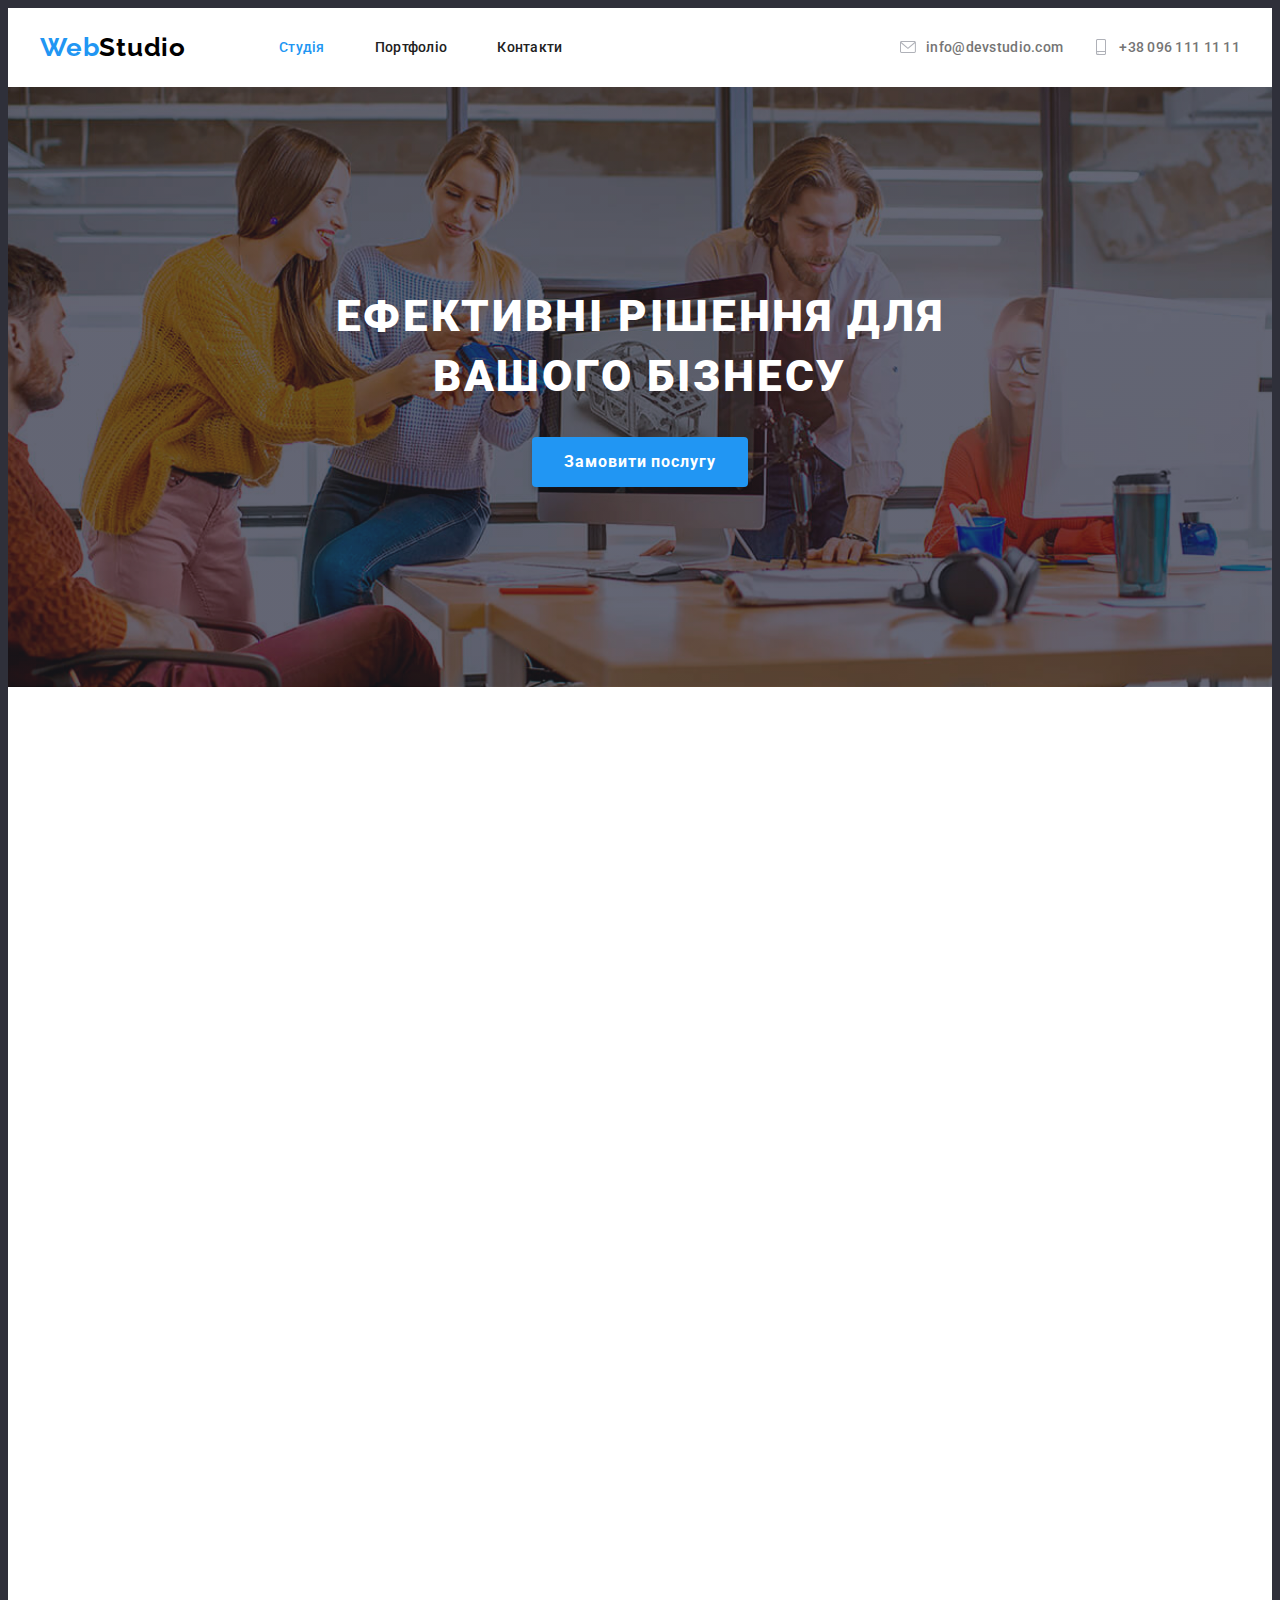
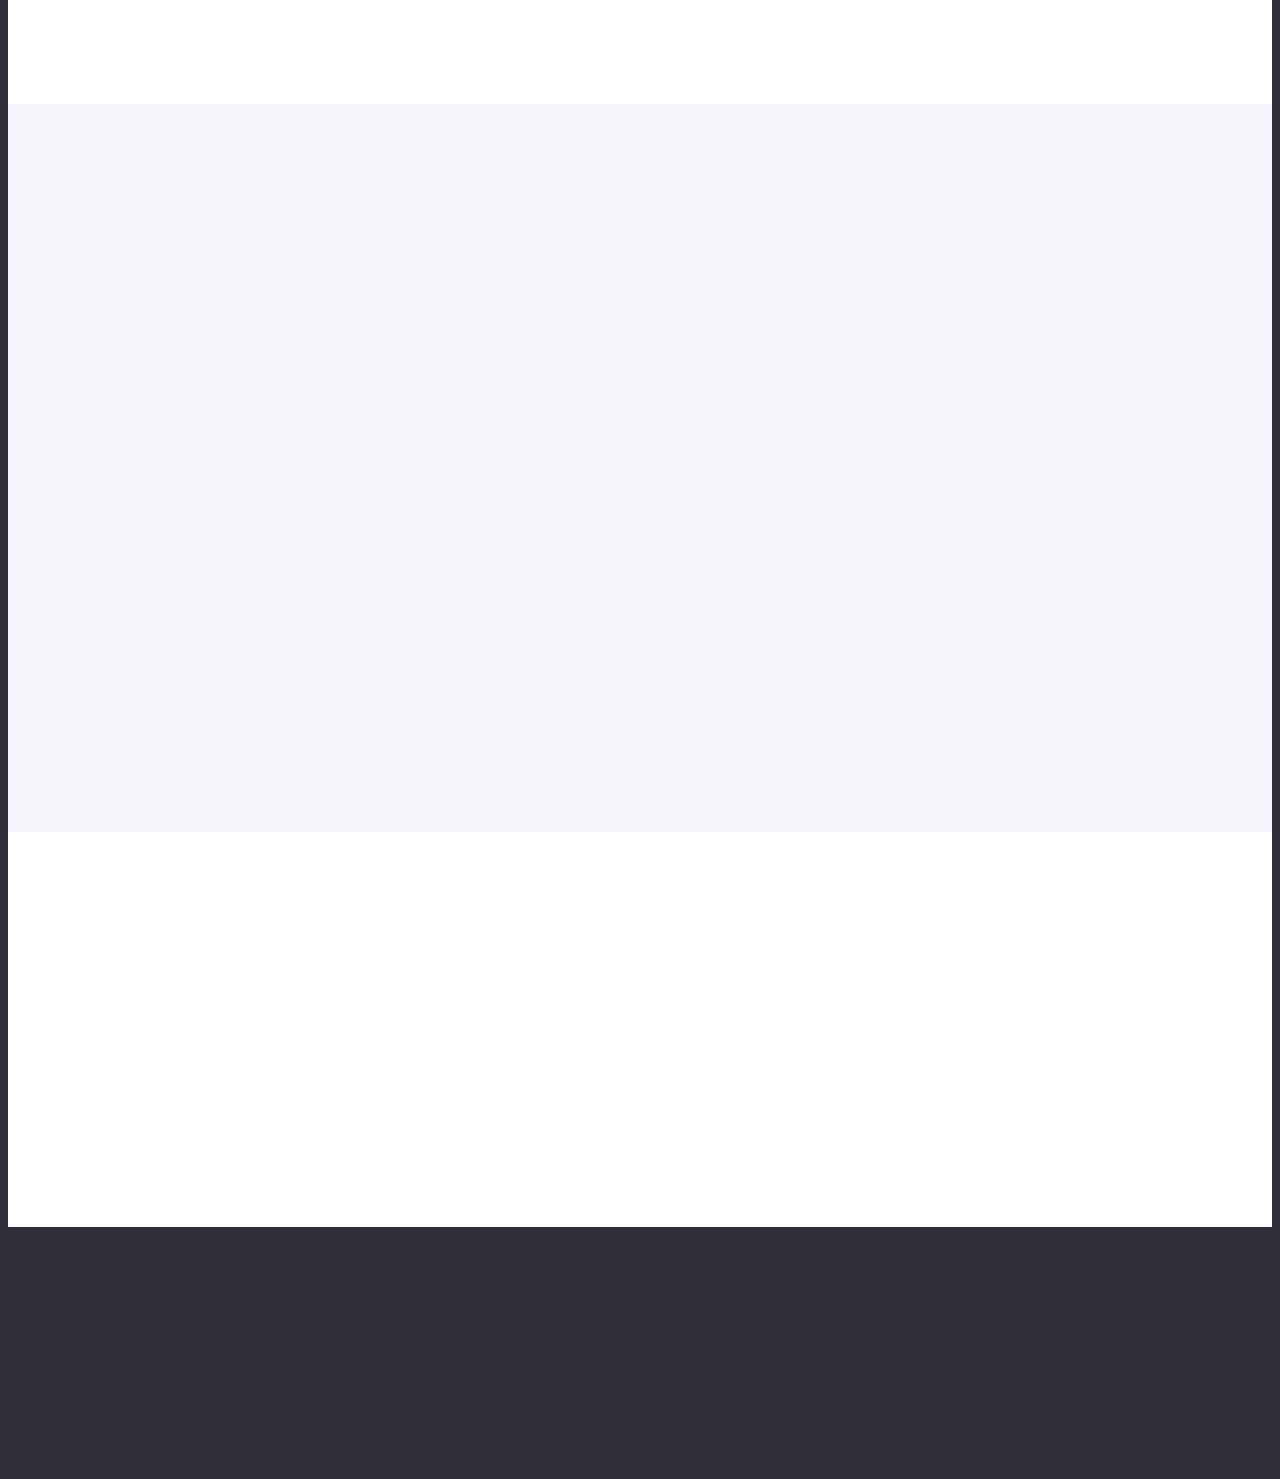
==== index.html @ 5ababb84 "35" ====
<!DOCTYPE html>
<html lang="en" class="index">
  <head>
    <meta charset="UTF-8" />
    <meta name="viewport" content="width=device-width, initial-scale=1.0" />
    <title>WebStudio</title>
    <link
    rel="stylesheet"
    href="https://cdnjs.cloudflare.com/ajax/libs/animate.css/4.1.1/animate.min.css"
  />
    <link rel="preconnect" href="https://fonts.googleapis.com">
<link rel="preconnect" href="https://fonts.gstatic.com" crossorigin>
<link href="https://fonts.googleapis.com/css2?family=DM+Serif+Display:ital@0;1&family=Inter:ital,opsz,wght@0,14..32,100..900;1,14..32,100..900&family=Jost:ital,wght@0,100..900;1,100..900&display=swap" rel="stylesheet">
    <link
      rel="stylesheet"
      href="https://cdnjs.cloudflare.com/ajax/libs/modern-normalize/3.0.1/modern-normalize.min.css"
      integrity="sha512-q6WgHqiHlKyOqslT/lgBgodhd03Wp4BEqKeW6nNtlOY4quzyG3VoQKFrieaCeSnuVseNKRGpGeDU3qPmabCANg=="
      crossorigin="anonymous"
      referrerpolicy="no-referrer"   />
      <link href="https://unpkg.com/aos@2.3.1/dist/aos.css" rel="stylesheet">
    <link rel="preconnect" href="https://fonts.googleapis.com" />
    <link rel="preconnect" href="https://fonts.gstatic.com" crossorigin />
    <link
      href="https://fonts.googleapis.com/css2?family=Roboto:ital,wght@0,100;0,300;0,400;0,500;0,700;0,900;1,100;1,300;1,400;1,500;1,700;1,900&display=swap"
      rel="stylesheet"
    />
    <link rel="preconnect" href="https://fonts.googleapis.com" />
    <link rel="preconnect" href="https://fonts.gstatic.com" crossorigin />
    <link
      href="https://fonts.googleapis.com/css2?family=Raleway:ital,wght@0,100..900;1,100..900&family=Roboto:ital,wght@0,100;0,300;0,400;0,500;0,700;0,900;1,100;1,300;1,400;1,500;1,700;1,900&display=swap"
      rel="stylesheet"
    />
    <link
      rel="stylesheet"
      href="https://cdnjs.cloudflare.com/ajax/libs/modern-normalize/3.0.1/modern-normalize.min.css"
      integrity="sha512-q6WgHqiHlKyOqslT/lgBgodhd03Wp4BEqKeW6nNtlOY4quzyG3VoQKFrieaCeSnuVseNKRGpGeDU3qPmabCANg=="
      crossorigin="anonymous"
      referrerpolicy="no-referrer"
    />
    <link href="css/animate.min.css" rel="stylesheet">
    <link rel="stylesheet" href="./css/js.css">
<link rel="stylesheet" href="./style/main.min.css">
  </head>
  <body>
    <header class="header" id="header">
      <div class="container header__box animate__animated animate__backInLeft">
        <a href="./index.html" class="header__logo" class="">
          <span class="web ">Web</span>Studio</a
        >
        <nav class="nav">
          <ul class="nav__list">
            <li class="nav__item">
              <a type="a" class="nav__link" id="sty" href="./index.html"
                >Студія</a
              >
            </li>
            <li class="nav__item">
              <a type="a" class="nav__link" href="./port/port.html">Портфоліо</a>
            </li>
            <li class="nav__item">
              <a type="a" class="nav__link" href="./port/studia.html"
                >Контакти</a
              >
            </li>
          </ul>
        </nav>
        <ul class="contact__list">
          <li class="contact__item">
            <a class="contact__link" type="a" href="mailto:info@devstudio.com"
              ><svg class="contact__icon">
                <use
                  href="./svg/symbol-defs.svg#icon-envelope-hover"
               ></use></svg >info@devstudio.com</a>
          </li>
          <li class="contact__item">
            <a class="contact__link" type="a" href="tel:+380961111111"
              ><svg class="contact__icon">
                <use href="./svg/symbol-defs.svg#icon-smartphone"></use></svg>+38 096 111 11 11</a>
          </li>
        </ul>
      </div>
    </header>
    <main>
      <section class="effective animate__animated animate__flipInX">
        <div class="container">
          <h1 class="effective__captionnn animate__animated  animate__shakeY">
            Ефективні рішення для вашого бізнесу
          </h1>
          <button class="effective__button animate__animated animate__backInRight button" data-modal-open>Замовити послугу</button>
        </div>
      </section>
      <section class="ability">
        <div class="container">
          <ul class="ability__items" data-aos="fade-down">
            <li class="ability__item">
              <h2 class="ability__heading" id="vec">УВАГА ДО ДЕТАЛЕЙ</h2>
              <p class="ability__subtitle">
                Ідейні міркування, і навіть початок повсякденної роботи з
                формування позиції.
              </p>
            </li>
            <li class="ability__item">
              <h2 class="ability__heading" id="clo">ПУНКТУАЛЬНІСТЬ</h2>
              <p class="ability__subtitle">
                Завдання організації, особливо рамки і місце навчання кадрів
                тягне у себе.
              </p>
            </li>
            <li class="ability__item">
              <h2 class="ability__heading" id="dia">ПЛАНУВАННЯ</h2>
              <p class="ability__subtitle">
                Так само консультація з широким активом значною мірою зумовлює.
              </p>
            </li>
            <li class="ability__item">
              <h2 class="ability__heading" id="ast">СУЧАСНІ ТЕХНОЛОГІЇ</h2>
              <p class="ability__subtitle">
                Значимість цих проблем настільки очевидна, що реалізація
                планових завдань.
              </p>
            </li>
          </ul>
        </div>
      </section>
      <section class="engaged">
        <div class="container" data-aos="fade-down">
          <h2 class="engaged__title">Чим ми займаємося</h2>
          <ul class="engaged__list">
            <li class="engaged__item"><img src="./img/plan.jpg" alt="box" /> <p class="text-subtitle">Десктопні додатки</p></li>
            <li class="engaged__item"> <img src="./img/plansh.jpg" alt="img" /><p class="text-subtitle">Мобільні додатки</p></li>
            <li class="engaged__item"><img src="./img/tel.jpg" alt="imgg" /><p class="text-subtitle">Дизайнерські рішення</p></li>
          </ul>
        </div>
      </section>
      <section class="command">
        <div class="container" data-aos="fade-down">
          <h2 class="command__subject">Наша команда</h2>
          <ul class="command__items">
            <li class="command__item">
              <img src="./img/igor.jpg" alt="foto" />
              <div class="bacraud-robotnik">
                <h3 class="command__name">Ігор Дем'яненко</h3>
                <p class="command__profession">Product Designer</p>
                <ul class="command__sos">
                  <li><a href="" class="sos__item">
                    <svg class="sos__icon">
                      <use
                        href="./svg/symbol-defs.svg#icon-instagram"
                      ></use></svg></a
                  ></li>
                  <li> <a href="" class="sos__item"
                    ><svg class="sos__icon">
                      <use
                        href="./svg/symbol-defs.svg#icon-twitter"
                      ></use></svg></a
                  ></li>
                  <li> <a href="" class="sos__item"
                    ><svg class="sos__icon">
                      <use
                        href="./svg/symbol-defs.svg#icon-facebook"
                      ></use></svg></a
                  ></li>
                  <li><a href="" class="sos__item"
                    ><svg class="sos__icon">
                      <use href="./svg/symbol-defs.svg#icon-linkedin"></use></svg> </a>
                </li>
               
                </ul>
              </div>
            </li>
            <li class="command__item">
              <img src="./img/ola.jpg" alt="foto" />
              <div class="command__bacraud">
                <h3 class="command__name">Ольга Рєпіна</h3>
                <p class="command__profession">Frontend Developer</p>
                <ul class="command__sos">
                  <li><a href="" class="sos__item">
                    <svg class="sos__icon">
                      <use
                        href="./svg/symbol-defs.svg#icon-instagram"
                      ></use></svg></a
                  ></li>
                  <li> <a href="" class="sos__item"
                    ><svg class="sos__icon">
                      <use
                        href="./svg/symbol-defs.svg#icon-twitter"
                      ></use></svg></a
                  ></li>
                  <li> <a href="" class="sos__item"
                    ><svg class="sos__icon">
                      <use
                        href="./svg/symbol-defs.svg#icon-facebook"
                      ></use></svg></a
                  ></li>
                  <li><a href="" class="sos__item"
                    ><svg class="sos__icon">
                      <use href="./svg/symbol-defs.svg#icon-linkedin"></use></svg> </a></li>
                
                </ul>
              </div>
            </li>
            <li class="command__item">
              <img src="./img/mika.jpg" alt="foto" />
              <div class="command__bacraud">
                <h3 class="command__name">Микола Тарасов</h3>
                <p class="command__profession">Marketing</p>
                <ul class="command__sos">
                <li><a href="" class="sos__item">
                  <svg class="sos__icon">
                    <use
                      href="./svg/symbol-defs.svg#icon-instagram"
                    ></use></svg></a
                ></li>
                <li> <a href="" class="sos__item"
                  ><svg class="sos__icon">
                    <use
                      href="./svg/symbol-defs.svg#icon-twitter"
                    ></use></svg></a
                ></li>
                <li> <a href="" class="sos__item"
                  ><svg class="sos__icon">
                    <use
                      href="./svg/symbol-defs.svg#icon-facebook"
                    ></use></svg></a
                ></li>
                <li><a href="" class="sos__item"
                  ><svg class="sos__icon">
                    <use href="./svg/symbol-defs.svg#icon-linkedin"></use></svg    >  </a>
              </li>
            
              </ul>
              </div>
            </li>
            <li class="command__item">
              <img src="./img/mixa.jpg" alt="foto" />
              <div class="command__bacraud">
                <h3 class="command__name">Михайло Єрмаков</h3>
                <p class="command__profession">UI Designer</p>
                <ul class="command__sos">
                  <li><a href="" class="sos__item">
                    <svg class="sos__icon">
                      <use
                        href="./svg/symbol-defs.svg#icon-instagram"
                      ></use></svg></a
                  ></li>
                  <li> <a href="" class="sos__item"
                    ><svg class="sos__icon">
                      <use
                        href="./svg/symbol-defs.svg#icon-twitter"
                      ></use></svg></a
                  ></li>
                  <li> <a href="" class="sos__item"
                    ><svg class="sos__icon">
                      <use
                        href="./svg/symbol-defs.svg#icon-facebook"
                      ></use></svg></a
                  ></li>
                  <li><a href="" class="sos__item"
                    ><svg class="sos__icon">
                      <use href="./svg/symbol-defs.svg#icon-linkedin"></use></svg    ></a>
                </li>
                
                </ul>
              </div>
            </li>
          </ul>
        </div>
      </section>
      <section class="svg">
        <div class="container" data-aos="fade-down">
          <h2 class="svg__hhh">Постійні клієнти</h2>
          <ul class="svg__container">
            <li class="client__itme">
              <a href="" class="clants__link">
                <svg class="clients__icon">
                  <use href="./svg/symbol-defs.svg#icon-ya-co"></use>
                </svg>
              </a>
            </li>
            <li class="client__itme">
              <a href="" class="clants__link">
                <svg class="clients__icon">
                  <use href="./svg/symbol-defs.svg#icon-company"></use>
                </svg>
              </a>
            </li>
            <li class="client__itme">
              <a href="" class="clants__link">
                <svg class="clients__icon">
                  <use href="./svg/symbol-defs.svg#icon-group"></use>
                </svg>
              </a>
            </li>
            <li class="client__itme">
              <a href="" class="clants__link">
                <svg class="clients__icon">
                  <use href="./svg/symbol-defs.svg#icon-foster"></use>
                </svg>
              </a>
            </li>
            <li class="client__itme">
              <a href="" class="clants__link">
                <svg class="clients__icon">
                  <use href="./svg/symbol-defs.svg#icon-brand"></use>
                </svg>
              </a>
            </li>
            <li class="client__itme">
              <a href="" class="clants__link">
                <svg class="clients__icon">
                  <use href="./svg/symbol-defs.svg#icon-kompany"></use>
                </svg>
              </a>
            </li>
          </ul>
        </div>
      </section>
    </main>
    <footer class="footer">
      
      <address class="address container" data-aos="flip-up">
        <!-- <div class="container"> line-height: normal; -->
          <ul class="">
<li>              <a href="./index.html" class="footer__webstudio">
          <span class="web">Web</span>Studio</a></li>
           <li></li> <a
              target="_blank"
              class="address-wylica"
              href="https://www.google.com/maps/place/%D0%B2%D1%83%D0%BB%D0%B8%D1%86%D1%8F+%D0%9E%D1%81%D0%B8%D0%BF%D0%BE%D0%B2%D0%B0,+3,+%D0%9E%D0%B4%D0%B5%D1%81%D0%B0,+%D0%9E%D0%B4%D0%B5%D1%81%D1%8C%D0%BA%D0%B0+%D0%BE%D0%B1%D0%BB%D0%B0%D1%81%D1%82%D1%8C,+65000/data=!4m2!3m1!1s0x40c6319ddaf1acf7:0x8c30b3ff165aeac0?sa=X&ved=1t:242&ictx=111"
              >м. Київ, пр-т Лесі Українки, 26</a
            ></li>
            <li class="addr">
              <a class="addr-emeil" href="mailto:kelembetnikita6@gmail.com"
                >info@devstudio.com</a
              >
            </li>
            <li class="addr">
              <a class="addr-nomer" href="tel:+380961111111"
                >+38 096 111 11 11</a
              >
            </li>
          </ul>
        </div>
          <div class="addr-list">
          <h2 class="hh-sos">приєднуйтесь</h2>
          <ul class="qwer">   
        <li>
              <a href="" class="sos__item -sos-foter"    
                ><svg class="sos__icon">
                  <use
                    href="./svg/symbol-defs.svg#icon-instagram"
                  ></use></svg></a
              ></li><li><a href="" class="sos__item -sos-foter"
                ><svg class="sos__icon">
                  <use href="./svg/symbol-defs.svg#icon-twitter"></use></svg></a
              ></li><li><a href="" class="sos__item -sos-foter"
                ><svg class="sos__icon">
                  <use
                    href="./svg/symbol-defs.svg#icon-facebook"
                  ></use></svg></a
              ></li><li><a href="" class="sos__item -sos-foter"
                ><svg class="sos__icon">
                  <use  href="./svg/symbol-defs.svg#icon-linkedin"></use></svg></a>
            </li>
          </ul>
        </div>
        <div class=" addr__komaa">
            <div class="subscription-box">
              <h2 class="hety">Підпишіться на розсилку</h2>
              <form class="subscription-form">
                <input type="email" name="email" placeholder="E-mail" required>
                <button type="submit" class="submit">
                  Підписатися
                  <svg  width="16" height="16" fill="currentColor" class="bi bi-send" viewBox="0 0 16 16">
                    <a class="pid" href=""><use href="./svg/symbol-defss.svg#icon-icon-send" class=""></use></a>
                  </svg>
                </button>
              </form>
            </div>
        </div>
      </address>
      
    </footer>
    <div class="backdrop is-hidden" data-modal>
      <div class="modal">
      <button type="button" class="modal-close" data-modal-close><svg class="modal-buttonsvg">
        <use href="./svg/symbol--defs.svg#icon-close-black"></use>
      </svg></button>
      <form>
        <h2 class="modal-title">Залиште свої дані, ми вам передзвонимо</h2>
        <label class="modal-libe">Ім'я
          <div class="model-wrap">
          <input type="text" class="modal-input" required> 
          <svg class="modal-svg">
            <use href="./svg/symbol--defs.svg#icon-person-black"></use>
          </svg>
        </div>
        </label>
        <label class="modal-libe">Телефон
          <div class="model-wrap">
          <input type="tel" class="modal-input" placeholder="+380XXXXXXXXX" required pattern="\+380(39|50|63|66|67|68|73|91|92|93|94|95|96|97|98|99)\d{7}"
          >
          <svg class="modal-svg">
            <use href="./svg/symbol--defs.svg#icon-phone-black"></use>
          </svg>
          </div>
        </label>
        <label class="modal-libe">Пошта
          <div class="model-wrap">
          <input type="email" class="modal-input" required>
          <svg class="modal-svg">
            <use href="./svg/symbol--defs.svg#icon-email-black"></use>
          </svg>
          </div>
        </label>
        <label class="modal-libe" >Коментар
         <textarea name="" class="modal-coment" placeholder="Введіть текст"></textarea>
        </label>
      <label class="modal-chek">
      <input type="checkbox" required>
      <span class="checkbox-prim">Погоджуюся з розсилкою та приймаю</span>
       <a href="" class="modal-link">Умови договору</a>
    </label>
    <button type="submit" class="model-botun">Відправити</button>
      </form>
      </div>
    </div>
    <script src="./js/modal.js"></script>
    <script src="https://unpkg.com/aos@2.3.1/dist/aos.js"></script>
    <script>
      AOS.init();
    </script>
  </body>
</html>
---- css/js.css ----
.is-hidden{
    opacity: 0;
    pointer-events: none;
    visibility: hidden;
}
.beckdrop{
position: fixed;
top: 0;
left: 0;
right: 0;
bottom: 0;
background: rgba(0, 0, 0, 0.20);
display: flex;
align-items: center;
justify-content: center;
opacity: 1;
}
.modal{
    position: relative;
    width: 528px;
    height: 581px;
    border-radius: 4px;
background: #FFF;
box-shadow: 0px 1px 3px 0px rgba(0, 0, 0, 0.12), 0px 1px 1px 0px rgba(0, 0, 0, 0.14), 0px 2px 1px 0px rgba(0, 0, 0, 0.20);
}   
.model-buton{
    width: 18px;
    height: 18px;
}
.model-close{
 background-color: #FFF;
 width: 30px;
height: 30px;
display: flex;
align-items: center;
justify-content: center;
border-radius:  50%; 
border:  1px solid rgba(0, 0, 0, 0.10);
position: absolute;
right: 0;
}
.model-close:hover,
.model-close:focus{
    .model-buton{
    fill: #2196F3;
}
}
.modal-h{
    display: flex;
    margin-top: 40px;
    justify-content: center;
    color: #212121;
text-align: center;
font-family: "Roboto";
font-size: 20px;
font-style: normal;
font-weight: 700;
line-height: normal;
letter-spacing: 0.6px;
}
.modal-name{
    margin-left: 41px;
    margin-top: 14px;
    color: #757575;
font-family: "Roboto";
font-size: 12px;
font-style: normal;
font-weight: 400;
line-height: normal;
letter-spacing: 0.12px;
}
.name{
    width: 448px;
height: 40px;
border-radius: 4px;
border: 1px solid rgba(33, 33, 33, 0.20);
margin-left: 41px;
margin-top: 4px;
background-color: transparent;
}
.comment{
    margin-left: 41px;
    margin-top: 4px;
    width: 448px;
height: 120px;
border-radius: 4px;
border: 1px solid rgba(33, 33, 33, 0.20);
}
.dogovor{
    display: flex;
    margin-left: 41px;
    margin-top: 20px;
}
.dogovor-p{
    padding-left: 9px;
    color: #757575;
font-family: "Roboto";
font-size: 14px;
font-style: normal;
font-weight: 400;
line-height: 24px;
letter-spacing: 0.42px;
display: inline;
}
.dogovor-span{

    color: #2196F3;
    text-decoration: underline;
    display: inline;
}
.name:hover,
.name:focus,
.comment:hover,
.comment:focus{
    border: 1px solid #2196F3;
}
.agree{
    width: 16px;
display: inline;
}
.modal-butt{
    margin-left: 165px;
    margin-top: 30px;
    width: 200px;
height: 50px;
border-radius: 4px;
background: #188CE8;
box-shadow: 0px 4px 4px 0px rgba(0, 0, 0, 0.15);
border: none;
}
.modal-a{
    color: #FFF;
text-align: center;
font-family: "Roboto";
font-size: 16px;
font-style: normal;
font-weight: 700;
line-height: 30px; 
letter-spacing: 0.96px;
display: flex;
align-items: center;
justify-content: center;
}
---- style/main.min.css ----
a{text-decoration:none}ul{list-style:none;margin:0;padding:0}img{display:block}h1,h2,h3,h4,h5,h6,p{margin:0}.address{font-style:none;font-style:normal}.container{width:1200px;margin-left:auto;margin-right:auto;padding-left:15px;padding-right:15px}body{font-family:"Roboto"}.effective-caption{width:696px;color:var(--title-color);text-align:center;line-height:60px;font-size:44px;font-weight:900;line-height:136.364%;letter-spacing:2.64px;margin-left:auto;margin-right:auto;margin-bottom:30px;text-transform:uppercase}.header__logo{color:var(--logo-colot);font-family:"Raleway";font-size:26px;font-weight:700;letter-spacing:.78px;margin-right:93px}.web{color:var(--akcen-tcolor);font-family:"Raleway";font-size:26px;font-weight:700;letter-spacing:.78px}.contact__list{display:flex;gap:30px;color:var(--et-textcolor);font-size:14px;font-weight:500;letter-spacing:.28px;margin-left:auto}.ability__heading{color:var(--main-text);line-height:16px;font-size:14px;font-weight:700;letter-spacing:.42px;text-transform:uppercase;margin-bottom:10px}.ability__subtitle{color:var(--et-textcolor);line-height:24px;font-size:14px;font-weight:400;line-height:171.429%;letter-spacing:.42px}.engaged-title{line-height:42px;color:var(--main-text);text-align:center;font-size:36px;font-weight:700;letter-spacing:1.08px;margin-bottom:50px}.command__subject{color:var(--main-text);text-align:center;line-height:42px;font-size:36px;font-weight:700;letter-spacing:1.08px;margin-bottom:50px}.command__name{color:var(--main-text);text-align:center;line-height:19px;font-size:16px;font-weight:500;letter-spacing:.48px}.effective{background-color:#2f303a;text-align:center}a{color:var(--main-text);font-size:14px;font-weight:500;letter-spacing:.28px}.img{color:var(--main-text);text-align:center;font-size:16px;font-weight:500;letter-spacing:.48px}.command__profession{margin-top:10px;line-height:19px;color:var(--et-textcolor);text-align:center;font-size:16px;font-weight:400;line-height:normal;letter-spacing:.48px}.contact-link{display:flex;align-items:center;color:var(--et-textcolor);font-size:14px;font-weight:500;line-height:normal;letter-spacing:.28px}.footer{background:var(--footer-background)}.contact-link{color:var(--et-textcolor);font-size:14px;font-weight:500;line-height:normal;letter-spacing:.28px}.nav__link{color:var(--main-text);font-size:14px;font-weight:500;line-height:normal;letter-spacing:.28px;transition-duration:250ms;transition-timing-function:cubic-bezier(0.4, 0, 0.2, 1);transition-property:color}.command{background:#f5f4fa}[type=a]:hover{background-color:var(--title-color);color:var(--akcen-tcolor)}.container{width:1200px;margin-left:auto;margin-right:auto;padding-left:15px;padding-right:15px}.nav__list{display:flex;gap:50px}.webstudio-foter{line-height:normal;line-height:normal;display:flex;color:var(--title-color);font-family:"Raleway";font-size:26px;font-weight:700;letter-spacing:.78px;margin-bottom:20px;display:flex;margin-left:auto;margin-right:auto;padding-left:1px}#header{padding-top:24px;padding-bottom:25px}.effective{padding-top:200px;padding-bottom:200px}.ability{padding-top:94px;padding-bottom:94px}.engaged{padding-bottom:94px}.command{padding-top:94px;padding-bottom:94px}.footer{padding-top:60px;padding-bottom:60px}.header-box{display:flex;align-items:center}.engaged-list{display:flex;justify-content:space-around;gap:30px}.command__items{display:flex;justify-content:space-around;gap:30px}.ability__items{gap:30px;display:flex}.bacraud-robotnik{background-color:var(--color)}.address-wylica{display:flex;flex-direction:column;color:rgba(255,255,255,.6);font-size:14px;font-weight:400;line-height:171.429%;letter-spacing:.42px}.addr-nomer{display:flex;flex-direction:column;color:var(--et-textcolor);font-size:14px;font-weight:500;line-height:normal;letter-spacing:.28px}.addr-emeil{display:flex;flex-direction:column;color:var(--et-textcolor);font-size:14px;font-weight:500;line-height:normal;letter-spacing:.28px;margin-bottom:9px;margin-top:9px}.addr{display:flex;flex-direction:column}.bacraud-robotnik{padding-top:30px;padding-bottom:30px}.engaged-img{flex-basis:calc((100% - 60px)/3);position:relative}.command__item{flex-basis:calc((100% - 90px)/4)}#vec::before{content:"";display:block;width:270px;height:120px;background-color:var(--tem-background);margin-bottom:30px;background-image:url(../img/vector.png);background-repeat:no-repeat;background-position:center}#clo::before{content:"";display:block;width:270px;height:120px;background-color:var(--tem-background);margin-bottom:30px;background-image:url(../img/clock.png);background-repeat:no-repeat;background-position:center}#dia::before{content:"";display:block;width:270px;height:120px;background-color:var(--tem-background);margin-bottom:30px;background-image:url(../img/diagram.png);background-repeat:no-repeat;background-position:center}#ast::before{content:"";display:block;width:270px;height:120px;background-color:var(--tem-background);margin-bottom:30px;background-image:url(../img/astronaut.png);background-repeat:no-repeat;background-position:center}html{box-shadow:5px 5px;color:var(--logo-colot)}.command__item{box-shadow:0px 1px 3px 0px rgba(0,0,0,.12),0px 1px 1px 0px rgba(0,0,0,.14),0px 2px 1px 0px rgba(0,0,0,.2)}.effective{background-image:linear-gradient(rgba(47, 48, 58, 0.4), rgba(47, 48, 58, 0.4)),url(../img/img.png);background-repeat:no-repeat;background-position:center;background-size:cover}#sty{color:var(--akcen-tcolor);border:var(--akcen-tcolor) 2px}.svg__container{display:flex;justify-content:center;align-items:center;gap:30px;padding:0;margin:0;color:#212121}.svg__hhh{text-align:center;font-family:"Roboto";font-style:normal;line-height:normal;letter-spacing:1.08px;margin-bottom:50px}.client__itme{display:inline-flex}.clients__icon{width:170px;height:92px;fill:#333;transition:transform .3s,fill .3s;fill:#afb1b8;border-radius:4px;border:1px solid #afb1b8;padding-left:32px;padding-right:32px;padding-top:16px;padding-bottom:16px}.clients__icon:hover{fill:#007bff}.sos__item{border-radius:100%;display:flex;display:inline-flex;align-items:center;text-decoration:none;width:44px;height:44px;display:flex;justify-content:center;transition-property:background-color,color;transition-duration:250ms;transition-timing-function:cubic-bezier(0.4, 0, 0.2, 1)}.hh-sos{width:231px;color:#fff;font-family:"Roboto";font-size:14px;font-style:normal;font-weight:700;line-height:normal;letter-spacing:.42px;text-transform:uppercase;margin-bottom:20px}.contact-link:hover,.contact-link:focus{color:#2196f3}.contact-link:hover .contact__icon,.contact-link:focus .contact__icon{fill:#2196f3}.contact__icon:hover,.contact__icon:focus{fill:#2196f3}.contact__icon{margin-right:10px;width:16px;height:16px;fill:#afb1b8;transition:fill .3s}.contact-link:hover .contact__icon{fill:#2196f3}.clients__icon:hover{border:1px solid #2196f3}.command__sos{display:flex;justify-content:center;gap:10px;margin-top:28px}.address{display:flex}.svg{padding-bottom:94px;padding-top:94px}.clants__link:focus .clients__icon{fill:#2196f3}.addr-ul{margin-right:70px;height:40;text-align:left;padding-left:215px}.qwer{display:flex;gap:10px;align-items:center}.helpp{display:flex;width:241px;align-items:center;flex-direction:column}.containerrr{width:1200px;margin-left:auto;margin-right:auto;padding-left:15px;padding-right:15px}.effective__captionnn{width:696px;color:var(--title-color);text-align:center;line-height:60px;font-size:44px;font-weight:900;line-height:136.364%;letter-spacing:2.64px;margin-left:auto;margin-right:auto;margin-bottom:30px;text-transform:uppercase}.addr-list{line-height:normal;padding-left:70px}.text-subtitle{width:100%;color:#fff;text-align:center;font-family:"Roboto";font-size:14px;font-style:normal;font-weight:700;line-height:normal;letter-spacing:.42px;text-transform:uppercase;position:absolute;background:rgba(47,48,58,.8);bottom:0;z-index:1;padding:27px}.rozsulka{width:558px;display:flex;position:relative}.roz-h{position:absolute;right:0px;margin-left:500px}.rozsulka-li{position:absolute;left:100px}.modal{width:528px;border-radius:4px;background:#fff;box-shadow:0px 1px 3px 0px rgba(0,0,0,.12),0px 1px 1px 0px rgba(0,0,0,.14),0px 2px 1px 0px rgba(0,0,0,.2);position:absolute;top:50%;left:50%;transform:translate(-50%, -50%);padding:40px}.modal-close{height:30px;background-color:rgba(0,0,0,0);border-radius:50%;display:flex;justify-content:center;align-items:center;outline:1px solid rgba(0,0,0,.2);border:none;position:absolute;right:8px;top:8px}.modal-close:hover .modal-buttonsvg,.modal-close:focus .modal-buttonsvg{fill:#2196f3}.modal-buttonsvg{width:18px;height:18px}.modal-title{color:#212121;text-align:center;font-family:"Roboto";font-size:20px;font-style:normal;font-weight:700;line-height:normal;letter-spacing:.6px;margin-bottom:12px}.modal-libe{color:#757575;font-family:"Roboto";font-size:12px;font-style:normal;font-weight:400;line-height:normal;letter-spacing:.12px}.modal-input{width:448px;height:40px;border-radius:4px;border:1px solid rgba(33,33,33,.2);margin-top:4px;margin-bottom:10px;padding-left:42px}.modal-input:hover,.modal-input:focus{border:none;outline:1px solid #2196f3}.modal-input:hover+.modal-svg,.modal-input:focus+.modal-svg{fill:#2196f3}.modal-coment{margin-top:4px;width:448px;height:120px;border-radius:4px;border:1px solid rgba(33,33,33,.2);resize:none;padding-left:16px;padding-right:16px;padding-top:12px;padding-bottom:12px}.checkbox-prim{color:#757575;font-family:"Roboto";font-size:14px;font-style:normal;font-weight:400;line-height:24px;letter-spacing:.42px;margin-left:9px}.modal-link{color:#2196f3;font-family:"Roboto";font-size:14px;font-style:normal;font-weight:400;line-height:24px;letter-spacing:.42px;text-decoration-line:underline;text-decoration-style:solid;-webkit-text-decoration-skip-ink:none;text-decoration-skip-ink:none;text-decoration-thickness:auto;text-underline-offset:auto;text-underline-position:from-font}.modal-chek{display:flex;justify-content:center;margin-top:20px}.model-botun{padding:10px 52px;border-radius:4px;background:#2196f3;box-shadow:0px 4px 4px 0px rgba(0,0,0,.15);color:#fff;text-align:center;font-family:"Roboto";font-size:16px;font-style:normal;font-weight:700;line-height:30px;letter-spacing:.96px;border:none;margin-top:30px;display:block;margin-left:auto;margin-right:auto}.modal-svg{width:18px;height:18px;position:absolute;top:50%;transform:translateY(-60%);left:12px}.model-wrap{position:relative}.subscription-box{background:#2f303a;text-align:center;border-radius:8px}.subscription-box h2{margin-right:85px;color:#fff;margin-bottom:20px;font-size:1.5rem;font-family:"Roboto";font-size:14px;font-style:normal;font-weight:700;line-height:normal;letter-spacing:.42px;text-transform:uppercase}.subscription-form{display:flex;align-items:center;justify-content:center;gap:10px}.subscription-form input[type=email]{padding:10px;border:none;border-radius:4px;width:358px;height:50px;box-shadow:inset 0 1px 3px rgba(0,0,0,.1);font-size:1rem;border-radius:4px;border:1px solid rgba(255,255,255,.3);background:#2f303a;box-shadow:0px 4px 4px 0px rgba(0,0,0,.15)}.subscription-form button{padding-top:15px;padding-bottom:15px;padding-left:28px;padding-right:28px;border:none;border-radius:4px;background-color:#2196f3;color:#fff;font-size:1rem;cursor:pointer;display:flex;align-items:center;gap:5px}.subscription-form svg{fill:#fff}.hety{padding-right:230px}.pid{fill:#fff;width:24px;height:24px}.nav__link:hover{-webkit-text-decoration:underline #2196f3;text-decoration:underline #2196f3;text-decoration-color:#2196f3;text-decoration-thickness:4px;text-underline-offset:32px;border-radius:2px;transition-duration:2500ms;transition-timing-function:cubic-bezier(0.4, 0, 0.2, 1);transition-property:text-decoration-color,text-decoration-thickness,text-underline-offset,-webkit-text-decoration;transition-property:text-decoration,text-decoration-color,text-decoration-thickness,text-underline-offset;transition-property:text-decoration,text-decoration-color,text-decoration-thickness,text-underline-offset,-webkit-text-decoration}.contact-link{transition-duration:250ms;transition-timing-function:cubic-bezier(0.4, 0, 0.2, 1);transition-property:color}svg{transition-duration:250ms;transition-timing-function:cubic-bezier(0.4, 0, 0.2, 1);transition-property:fill}.clients__icon{transition-duration:250ms;transition-timing-function:cubic-bezier(0.4, 0, 0.2, 1);transition-property:color,border}.contact__icon{transition-duration:250ms;transition-timing-function:cubic-bezier(0.4, 0, 0.2, 1);transition-property:fill}.clients__icon{transition-duration:250ms;transition-timing-function:cubic-bezier(0.4, 0, 0.2, 1);transition-property:fill}.clients__icon{transition-duration:250ms;transition-timing-function:cubic-bezier(0.4, 0, 0.2, 1);transition-property:fill}.koma{margin-top:45px;position:absolute;right:120px;transform:translateY(-50%)}.koma .-sos-foter{background-color:rgba(255,255,255,.1)}.koma{margin-right:90px}body{font-family:"Roboto"}[type=a]:hover{color:var(--akcen-tcolor)}a{color:#757575}[type=button]:hover{color:var(--title-color);background-color:#2196f3;box-shadow:0px 3px 1px 0px rgba(0,0,0,.1),0px 1px 2px 0px rgba(0,0,0,.08),0px 2px 2px 0px rgba(0,0,0,.12)}.item__spusok{color:var(--main-text);text-align:center;font-size:16px;font-weight:500;line-height:26px;letter-spacing:.48px}:root{--akcen-tcolor:#2196F3;--logo-colot:#000;--main-text:#212121;--et-textcolor:#757575;--title-color:#FFFFFF;--tem-background:#F5F4FA;--footer-background:#2F303A;--adres-color:rgba(255, 255, 255, 0.60);--line-color:#ECECEC;--borter-color:#EEEEEE;--background: rgb(10, 14, 243);--color: rgb(255, 255, 255);--background2: rgb(0, 0, 0);--background3: rgb(190, 192, 196)}.nav__list{color:var(--main-text);font-size:14px;font-style:1.1;font-weight:500;letter-spacing:.28px}.contact__list{display:flex;gap:50px;color:var(--et-textcolor);font-size:14px;font-weight:500;letter-spacing:.28px;margin-left:auto}.button{color:var(--title-color);text-align:center;font-family:"Roboto";font-size:16px;font-style:1.9;font-weight:700;line-height:187.5%;letter-spacing:.96px;transition-property:background-color,box-shadow,border,color,background;transition-duration:2500ms;transition-timing-function:cubic-bezier(0.4, 0, 0.2, 1)}button{transition-property:background-color,box-shadow,border,color,background;transition-duration:250ms;transition-timing-function:cubic-bezier(0.4, 0, 0.2, 1)}body{font-family:"Roboto"}.addr{color:rgba(255,255,255,.6);font-family:"Roboto";font-size:14px;font-style:1.7;font-weight:400;line-height:171.429%;letter-spacing:.42px}.address-wylica{color:rgba(255,255,255,.6);font-family:"Roboto";font-size:14px;font-style:1.7;font-weight:400;line-height:171.429%;letter-spacing:.42px}main{background-color:#fff}header{background-color:#fff}html{background-color:var(--footer-background)}.header__logo{color:var(--logo-colot);font-family:"Raleway";font-size:26px;font-weight:700;letter-spacing:.78px;margin-right:93px}.web{color:var(--akcen-tcolor);font-family:"Raleway";font-size:26px;font-weight:700;letter-spacing:.78px}.addr-link{color:var(--et-textcolor);font-family:"Roboto";font-size:14px;font-style:normal;font-weight:500;line-height:normal;letter-spacing:.28px}.nav__link{color:var(--main-text);font-size:14px;font-weight:500;line-height:normal;letter-spacing:.28px}.nav__list{display:flex;gap:50px}.footer{background:#2f303a}.contact-link{color:var(--et-textcolor);font-family:"Roboto";font-size:14px;font-style:normal;font-weight:500;line-height:normal;letter-spacing:.28px}.container{width:1200px;margin-left:auto;margin-right:auto}.webstudio-foter{color:var(--title-color);font-family:"Raleway";font-size:26px;font-weight:700;letter-spacing:.78px}.item__spusok{color:var(--main-text);text-align:center;font-size:16px;font-weight:500;line-height:162.5%;letter-spacing:.48px;display:inline;list-style:none}.spusok{display:flex;margin-bottom:50 px;align-items:center;gap:8px;justify-content:center}.footer{padding-top:60px;padding-bottom:60px}.header-port{padding-top:24px;padding-bottom:25px}.nav__list{display:flex;gap:50px}.header-box{display:flex;align-items:center}button{border:none;border-radius:4px;padding:6px 22px;flex-shrink:0;margin-right:auto;margin-left:auto}.address-wylica{display:flex;flex-direction:column;color:rgba(255,255,255,.6);font-size:14px;font-weight:400;line-height:171.429%;letter-spacing:.42px}.addr-nomer{display:flex;flex-direction:column;color:var(--et-textcolor);font-size:14px;font-weight:500;line-height:normal;letter-spacing:.28px}.addr-emeil{display:flex;flex-direction:column;color:var(--et-textcolor);font-size:14px;font-weight:500;line-height:normal;letter-spacing:.28px;margin-bottom:9px;margin-top:9px}.addr{display:flex;flex-direction:column}.webstudio-foter{display:flex;color:var(--title-color);font-family:"Raleway";font-size:26px;font-weight:700;letter-spacing:.78px;margin-bottom:20px;display:flex;margin-left:auto;margin-right:auto;padding-left:1px}.offers__ul{gap:30px;padding-left:0px;padding-right:0px}.offers{display:flex;gap:30px;padding-left:0px;padding-right:0px;flex-wrap:wrap;border-top:var(--line-color) solid 1px}img{width:100%}.offers__item{flex-basis:calc((100% - 60px)/3);outline:1px solid var(--borter-color);position:relative}img{width:100%}.spusok{margin-bottom:34px}.address{font-family:"Roboto"}[type=li]:hover{box-shadow:0px 1px 1px 0px rgba(0,0,0,.12),0px 4px 4px 0px rgba(0,0,0,.06),1px 4px 6px 0px rgba(0,0,0,.16)}#port{color:var(--akcen-tcolor);border:var(--akcen-tcolor) 2px}.offers-z{color:#fff;font-family:"Roboto";font-size:18px;font-style:normal;font-weight:400;line-height:28px;letter-spacing:.54px;position:absolute;bottom:110px;padding-top:63px;padding-left:24px;padding-right:24px;background:rgba(33,150,243,.9);width:370px;height:110px;opacity:0;transition-duration:250ms;transition-timing-function:cubic-bezier(0.4, 0, 0.2, 1);transition-property:background-color,color,left,opacity,transform;transform:translateY(100%);overflow:hidden}.offers__item:hover .offers-z{opacity:1;transform:translateY(0);height:294px}.text{width:100%;color:#fff;text-align:center;font-family:"Roboto";font-size:14px;font-style:normal;font-weight:700;line-height:normal;letter-spacing:.42px;text-transform:uppercase;position:absolute;background:rgba(47,48,58,.8);bottom:0;z-index:1;padding:27px}.a__sos{display:flex;display:inline-flex;align-items:center;text-decoration:none;width:44px;height:44px;justify-content:center;transition-property:background-color,color;transition-duration:250ms;transition-timing-function:cubic-bezier(0.4, 0, 0.2, 1)}.a__sos:hover,.a__sos:focus{display:flex;height:44px;width:44px;justify-content:center;border-radius:50%;background-color:#2196f3}.a__sos:hover .icon-sos,.a__sos:focus .icon-sos{fill:#fff}.icon-item{margin-right:10px;width:16px;height:16px;fill:#757575;transition:fill .3s}.header-box{display:flex;align-items:center}.nav-list{display:flex;gap:50px}.sos__item:hover .sos__icon{fill:#f5f4fa}.name{width:448px;height:40px;border-radius:4px;border:1px solid rgba(33,33,33,.2);margin-left:41px;margin-top:4px;background-color:rgba(0,0,0,0)}.comment{margin-left:41px;margin-top:4px;width:448px;height:120px;border-radius:4px;border:1px solid rgba(33,33,33,.2)}.dogovor{display:flex;margin-left:41px;margin-top:20px}.dogovor-p{padding-left:9px;color:#757575;font-family:"Roboto";font-size:14px;font-style:normal;font-weight:400;line-height:24px;letter-spacing:.42px;display:inline}.dogovor-span{color:#2196f3;text-decoration:underline;display:inline}.name:hover,.name:focus,.comment:hover,.comment:focus{border:1px solid #2196f3}.agree{width:16px;display:inline}.model-close:hover .model-buton,.model-close:focus .model-buton{fill:#2196f3}.is-hidden{opacity:0;pointer-events:none;visibility:hidden}.nav{position:relative}.beckdrop{position:fixed;top:0;left:0;right:0;bottom:0;background:rgba(0,0,0,.2);display:flex;align-items:center;justify-content:center;opacity:1}.header__box{display:flex;align-items:center}.header__logo{color:#000;font-family:"Raleway";font-size:26px;font-weight:700;letter-spacing:.78px;margin-right:93px}.nav__list{display:flex;gap:50px}.nav__link{color:#212121;font-size:14px;font-weight:500;line-height:normal;letter-spacing:.28px;transition-duration:250ms;transition-timing-function:cubic-bezier(0.4, 0, 0.2, 1);transition-property:color}.contact__list{display:flex;gap:30px;color:#757575;font-size:14px;font-weight:500;letter-spacing:.28px;margin-left:auto}.contact__link{display:flex;align-items:center;color:#757575;font-size:14px;font-weight:500;line-height:normal;letter-spacing:.28px;transition-duration:250ms;transition-timing-function:cubic-bezier(0.4, 0, 0.2, 1);transition-property:color}.webstudio{color:#000;font-family:"Raleway";font-size:26px;font-weight:700;letter-spacing:.78px;margin-right:93px}.web{color:#2196f3;font-family:"Raleway";font-size:26px;font-weight:700;letter-spacing:.78px}.ability{padding-top:94px;padding-bottom:94px}.ability__items{gap:30px;display:flex}.ability__heading{color:#212121;line-height:16px;font-size:14px;font-weight:700;letter-spacing:.42px;text-transform:uppercase;margin-bottom:10px}.ability__subtitle{color:#757575;line-height:24px;font-size:14px;font-weight:400;line-height:171.429%;letter-spacing:.42px}.command{padding-top:94px;padding-bottom:94px;background:#f5f4fa}.command__subject{color:#212121;text-align:center;line-height:42px;font-size:36px;font-weight:700;letter-spacing:1.08px;margin-bottom:50px}.command__items{display:flex;justify-content:space-around;gap:30px}.command__item{flex-basis:calc((100% - 90px)/4);box-shadow:0px 1px 3px 0px rgba(0,0,0,.12),0px 1px 1px 0px rgba(0,0,0,.14),0px 2px 1px 0px rgba(0,0,0,.2)}.command__name{color:#212121;text-align:center;line-height:19px;font-size:16px;font-weight:500;letter-spacing:.48px}.command__profession{margin-top:10px;line-height:19px;color:#757575;text-align:center;font-size:16px;font-weight:400;line-height:normal;letter-spacing:.48px}.command__sos{display:flex;justify-content:center;gap:10px;margin-top:28px}.command__bacraud{background-color:#fff;padding-top:30px;padding-bottom:30px}.sos__icon{fill:#afb1b8;width:20px;height:20px;transition:transform .3s,fill .3s}.sos__item:hover,.sos__item:focus{display:flex;height:44px;width:44px;justify-content:center;border-radius:50%;background-color:#2196f3}.sos__item:hover__icon,.sos__item:focus__icon{fill:#fff}.effective{background-color:#2f303a;text-align:center;padding-top:200px;padding-bottom:200px;background-image:linear-gradient(rgba(47, 48, 58, 0.4), rgba(47, 48, 58, 0.4)),url(../img/img.png);background-repeat:no-repeat;background-position:center;background-size:cover}.effective__captionnn{width:696px;color:#fff;text-align:center;line-height:60px;font-size:44px;font-weight:900;line-height:136.364%;letter-spacing:2.64px;margin-left:auto;margin-right:auto;margin-bottom:30px;text-transform:uppercase}.effective__button{padding:10px 32px;margin-left:auto;margin-right:auto;border-radius:4px;border:none;background:var(--akcen-tcolor);box-shadow:0px 4px 4px 0px rgba(0,0,0,.15);color:var(--title-color);text-align:center;font-size:16px;font-weight:700;line-height:187.5%;letter-spacing:.96px;box-shadow:0px 4px 4px 0px rgba(0,0,0,.15)}.engaged{padding-bottom:94px;padding-top:94px}.engaged__title{line-height:42px;color:#212121;text-align:center;font-size:36px;font-weight:700;letter-spacing:1.08px;margin-bottom:50px}.engaged__list{display:flex;justify-content:space-around;gap:30px}.engaged__item{flex-basis:calc((100% - 60px)/3);position:relative}.offers{padding-top:94px;padding-bottom:94px;display:flex;gap:30px;padding-left:0px;padding-right:0px;flex-wrap:wrap;border-top:#ececec solid 1px}.offers__title{color:var(--main-text);font-size:18px;font-style:normal;font-weight:700;line-height:36px;letter-spacing:1.08px}.offers__subtitle{color:#757575;font-size:16px;font-style:normal;font-weight:400;line-height:30px;letter-spacing:.48px;padding-bottom:20px;padding-left:24px}.offers__ul{display:flex;flex-wrap:wrap;gap:30px}.offers__title{margin-bottom:4px;padding-top:20px;padding-left:24px}.svg{padding-bottom:94px;padding-top:94px}.svg-container{display:flex;justify-content:center;align-items:center;gap:30px;padding:0;margin:0;color:#212121}.svg-hhh{text-align:center;font-family:"Roboto";font-style:normal;line-height:normal;letter-spacing:1.08px;margin-bottom:50px}svg{transition-duration:250ms;transition-timing-function:cubic-bezier(0.4, 0, 0.2, 1);transition-property:fill}.footer{background:#2f303a;padding-top:60px;padding-bottom:60px;margin-left:auto;margin-right:auto;padding-left:15px;padding-right:15px}.footer__webstudio{line-height:normal;display:flex;color:#fff;font-family:"Raleway";font-size:26px;font-weight:700;letter-spacing:.78px;margin-bottom:20px;margin-left:auto;margin-right:auto;padding-left:1px}.address{width:1390px;margin-left:90px}.address-wylica{display:flex;flex-direction:column;color:rgba(255,255,255,.6);font-size:14px;font-weight:400;line-height:171.429%;letter-spacing:.42px}.addr{display:flex;flex-direction:column}.addr__nomer{display:flex;flex-direction:column;color:#757575;font-size:14px;font-weight:500;line-height:normal;letter-spacing:.28px}.addr__emeil{display:flex;flex-direction:column;color:#757575;font-size:14px;font-weight:500;line-height:normal;letter-spacing:.28px;margin-bottom:9px;margin-top:9px}.addr__komaa{margin-left:93px}.addr__emeil{display:flex;flex-direction:column;color:#757575;font-size:14px;font-weight:500;line-height:normal;letter-spacing:.28px;margin-bottom:9px;margin-top:9px}.addr__ul{margin-right:70px;height:40px;text-align:left;padding-left:215px}footer{background:#2f303a;width:1390px}.-sos-foter{background-color:rgba(255,255,255,.1)}.modal{width:528px;height:581px;border-radius:4px;background:#fff;box-shadow:0px 1px 3px 0px rgba(0,0,0,.12),0px 1px 1px 0px rgba(0,0,0,.14),0px 2px 1px 0px rgba(0,0,0,.2)}.modal-buton{width:18px;height:18px}.modal-close{background-color:#fff;width:30px;height:30px;display:flex;align-items:center;justify-content:center;border-radius:50%;border:1px solid rgba(0,0,0,.1);position:absolute;right:0}.modal-butt{margin-left:165px;margin-top:30px;width:200px;height:50px;border-radius:4px;background:#188ce8;box-shadow:0px 4px 4px 0px rgba(0,0,0,.15);border:none}.modal-a{color:#fff;text-align:center;font-family:"Roboto";font-size:16px;font-style:normal;font-weight:700;line-height:30px;letter-spacing:.96px;display:flex;align-items:center;justify-content:center}.modal-h{display:flex;margin-top:40px;justify-content:center;color:#212121;text-align:center;font-family:"Roboto";font-size:20px;font-style:normal;font-weight:700;line-height:normal;letter-spacing:.6px}.modal-name{margin-left:41px;margin-top:14px;color:#757575;font-family:"Roboto";font-size:12px;font-style:normal;font-weight:400;line-height:normal;letter-spacing:.12px}/*# sourceMappingURL=main.min.css.map */
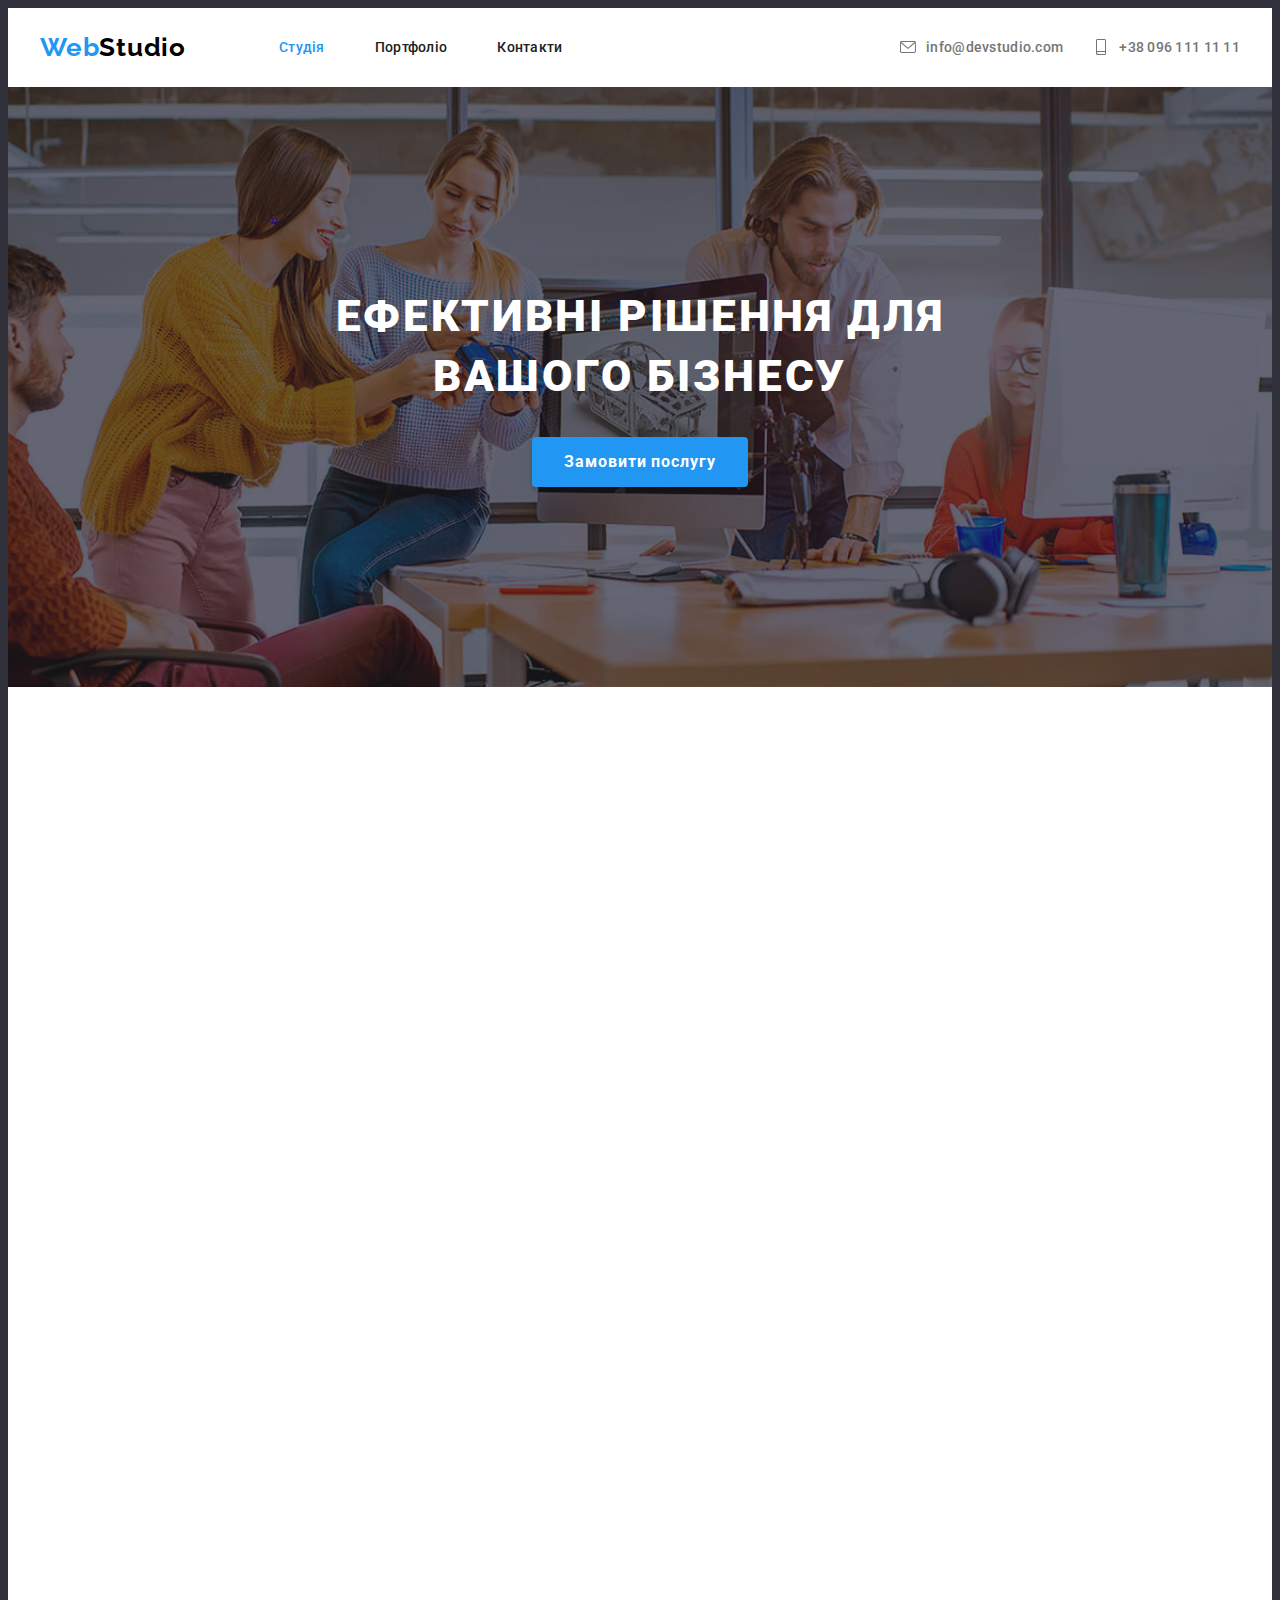
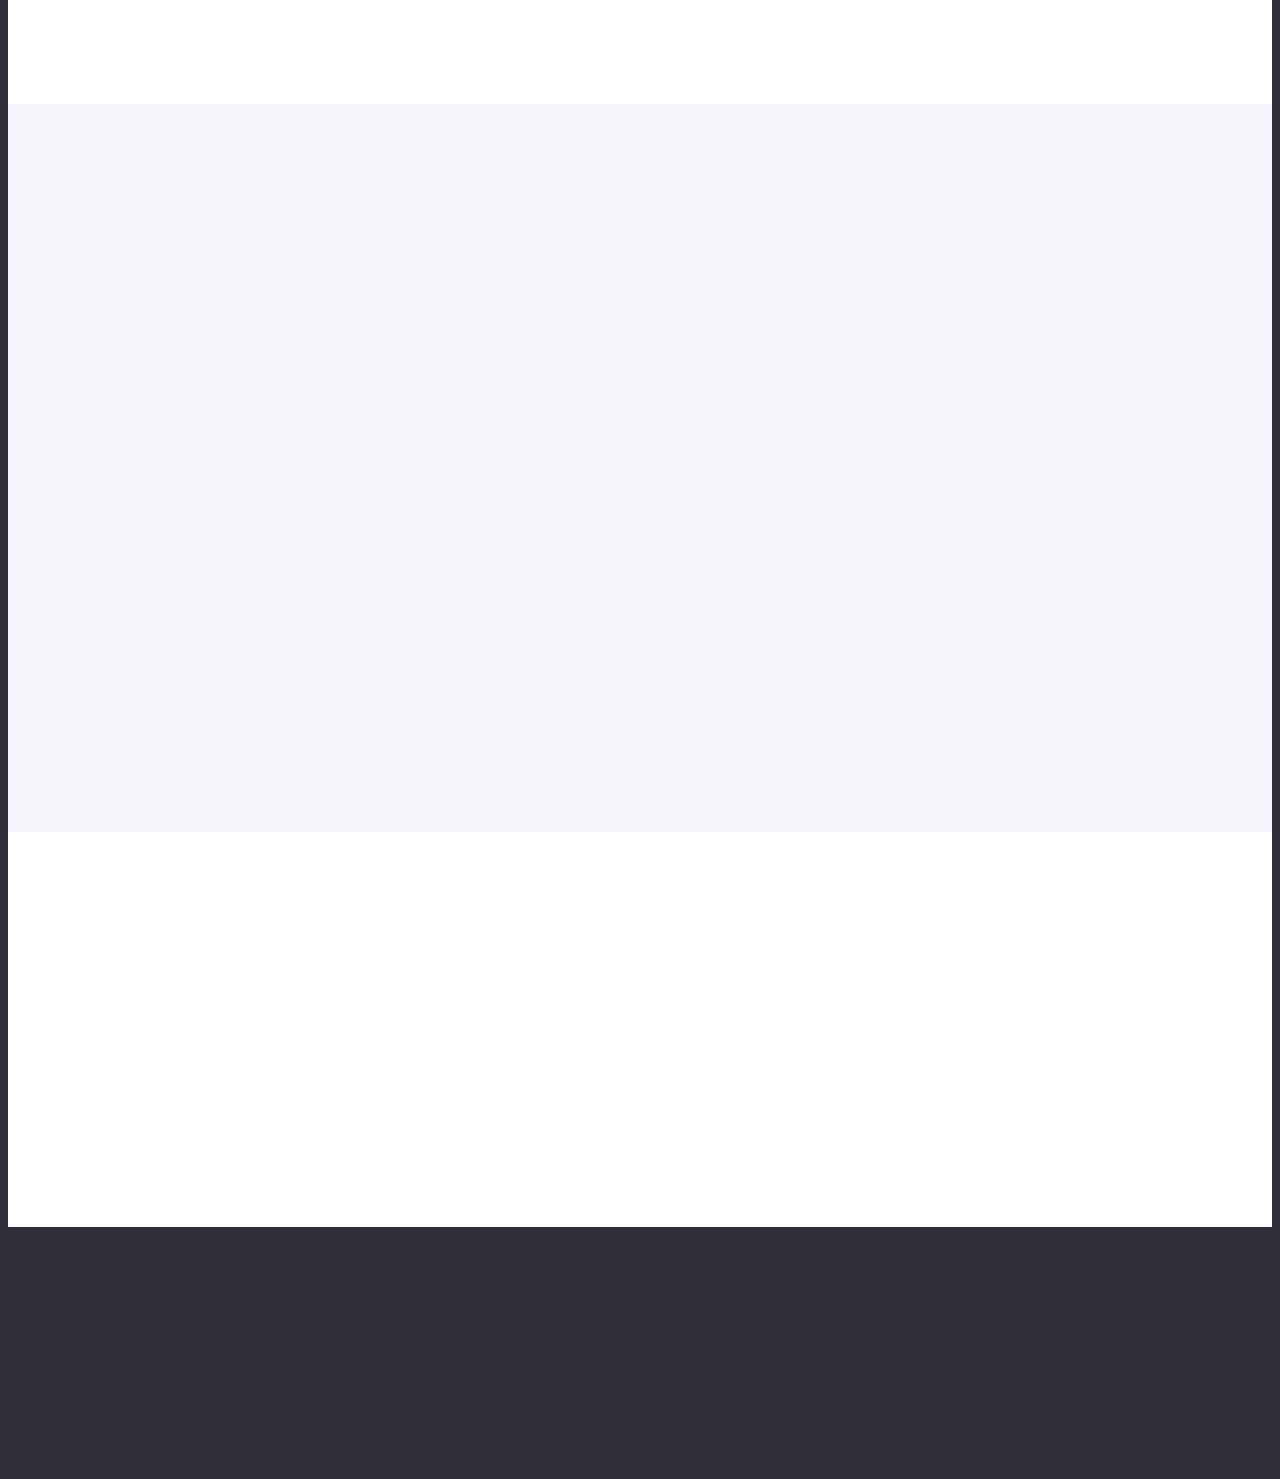
==== commit 581572d9: "eee" ====
--- a/index.html
+++ b/index.html
@@ -141,27 +141,27 @@
               <div class="bacraud-robotnik">
                 <h3 class="command__name">Ігор Дем'яненко</h3>
                 <p class="command__profession">Product Designer</p>
-                <ul class="command__sos">
-                  <li><a href="" class="sos__item">
-                    <svg class="sos__icon">
+                <ul class="command__partnersshowcase">
+                  <li><a href="" class="partnersshowcase__item">
+                    <svg class="partnersshowcase__icon">
                       <use
                         href="./svg/symbol-defs.svg#icon-instagram"
                       ></use></svg></a
                   ></li>
-                  <li> <a href="" class="sos__item"
-                    ><svg class="sos__icon">
+                  <li> <a href="" class="partnersshowcase__item"
+                    ><svg class="partnersshowcase__icon">
                       <use
                         href="./svg/symbol-defs.svg#icon-twitter"
                       ></use></svg></a
                   ></li>
-                  <li> <a href="" class="sos__item"
-                    ><svg class="sos__icon">
+                  <li> <a href="" class="partnersshowcase__item"
+                    ><svg class="partnersshowcase__icon">
                       <use
                         href="./svg/symbol-defs.svg#icon-facebook"
                       ></use></svg></a
                   ></li>
-                  <li><a href="" class="sos__item"
-                    ><svg class="sos__icon">
+                  <li><a href="" class="partnersshowcase__item"
+                    ><svg class="partnersshowcase__icon">
                       <use href="./svg/symbol-defs.svg#icon-linkedin"></use></svg> </a>
                 </li>
                
@@ -170,30 +170,30 @@
             </li>
             <li class="command__item">
               <img src="./img/ola.jpg" alt="foto" />
-              <div class="command__bacraud">
+              <div class="command__wrap">
                 <h3 class="command__name">Ольга Рєпіна</h3>
                 <p class="command__profession">Frontend Developer</p>
-                <ul class="command__sos">
-                  <li><a href="" class="sos__item">
-                    <svg class="sos__icon">
+                <ul class="command__partnersshowcase">
+                  <li><a href="" class="partnersshowcase__item">
+                    <svg class="partnersshowcase__icon">
                       <use
                         href="./svg/symbol-defs.svg#icon-instagram"
                       ></use></svg></a
                   ></li>
-                  <li> <a href="" class="sos__item"
-                    ><svg class="sos__icon">
+                  <li> <a href="" class="partnersshowcase__item"
+                    ><svg class="partnersshowcase__icon">
                       <use
                         href="./svg/symbol-defs.svg#icon-twitter"
                       ></use></svg></a
                   ></li>
-                  <li> <a href="" class="sos__item"
-                    ><svg class="sos__icon">
+                  <li> <a href="" class="partnersshowcase__item"
+                    ><svg class="partnersshowcase__icon">
                       <use
                         href="./svg/symbol-defs.svg#icon-facebook"
                       ></use></svg></a
                   ></li>
-                  <li><a href="" class="sos__item"
-                    ><svg class="sos__icon">
+                  <li><a href="" class="partnersshowcase__item"
+                    ><svg class="partnersshowcase__icon">
                       <use href="./svg/symbol-defs.svg#icon-linkedin"></use></svg> </a></li>
                 
                 </ul>
@@ -201,30 +201,30 @@
             </li>
             <li class="command__item">
               <img src="./img/mika.jpg" alt="foto" />
-              <div class="command__bacraud">
+              <div class="command__wrap">
                 <h3 class="command__name">Микола Тарасов</h3>
                 <p class="command__profession">Marketing</p>
-                <ul class="command__sos">
-                <li><a href="" class="sos__item">
-                  <svg class="sos__icon">
+                <ul class="command__partnersshowcase">
+                <li><a href="" class="partnersshowcase__item">
+                  <svg class="partnersshowcase__icon">
                     <use
                       href="./svg/symbol-defs.svg#icon-instagram"
                     ></use></svg></a
                 ></li>
-                <li> <a href="" class="sos__item"
-                  ><svg class="sos__icon">
+                <li> <a href="" class="partnersshowcase__item"
+                  ><svg class="partnersshowcase__icon">
                     <use
                       href="./svg/symbol-defs.svg#icon-twitter"
                     ></use></svg></a
                 ></li>
-                <li> <a href="" class="sos__item"
-                  ><svg class="sos__icon">
+                <li> <a href="" class="partnersshowcase__item"
+                  ><svg class="partnersshowcase__icon">
                     <use
                       href="./svg/symbol-defs.svg#icon-facebook"
                     ></use></svg></a
                 ></li>
-                <li><a href="" class="sos__item"
-                  ><svg class="sos__icon">
+                <li><a href="" class="partnersshowcase__item"
+                  ><svg class="partnersshowcase__icon">
                     <use href="./svg/symbol-defs.svg#icon-linkedin"></use></svg    >  </a>
               </li>
             
@@ -233,30 +233,30 @@
             </li>
             <li class="command__item">
               <img src="./img/mixa.jpg" alt="foto" />
-              <div class="command__bacraud">
+              <div class="command__wrap">
                 <h3 class="command__name">Михайло Єрмаков</h3>
                 <p class="command__profession">UI Designer</p>
-                <ul class="command__sos">
-                  <li><a href="" class="sos__item">
-                    <svg class="sos__icon">
+                <ul class="command__partnersshowcase">
+                  <li><a href="" class="partnersshowcase__item">
+                    <svg class="partnersshowcase__icon">
                       <use
                         href="./svg/symbol-defs.svg#icon-instagram"
                       ></use></svg></a
                   ></li>
-                  <li> <a href="" class="sos__item"
-                    ><svg class="sos__icon">
+                  <li> <a href="" class="partnersshowcase__item"
+                    ><svg class="partnersshowcase__icon">
                       <use
                         href="./svg/symbol-defs.svg#icon-twitter"
                       ></use></svg></a
                   ></li>
-                  <li> <a href="" class="sos__item"
-                    ><svg class="sos__icon">
+                  <li> <a href="" class="partnersshowcase__item"
+                    ><svg class="partnersshowcase__icon">
                       <use
                         href="./svg/symbol-defs.svg#icon-facebook"
                       ></use></svg></a
                   ></li>
-                  <li><a href="" class="sos__item"
-                    ><svg class="sos__icon">
+                  <li><a href="" class="partnersshowcase__item"
+                    ><svg class="partnersshowcase__icon">
                       <use href="./svg/symbol-defs.svg#icon-linkedin"></use></svg    ></a>
                 </li>
                 
@@ -325,7 +325,7 @@
           <span class="web">Web</span>Studio</a></li>
            <li></li> <a
               target="_blank"
-              class="address-wylica"
+              class="address__locetion"
               href="https://www.google.com/maps/place/%D0%B2%D1%83%D0%BB%D0%B8%D1%86%D1%8F+%D0%9E%D1%81%D0%B8%D0%BF%D0%BE%D0%B2%D0%B0,+3,+%D0%9E%D0%B4%D0%B5%D1%81%D0%B0,+%D0%9E%D0%B4%D0%B5%D1%81%D1%8C%D0%BA%D0%B0+%D0%BE%D0%B1%D0%BB%D0%B0%D1%81%D1%82%D1%8C,+65000/data=!4m2!3m1!1s0x40c6319ddaf1acf7:0x8c30b3ff165aeac0?sa=X&ved=1t:242&ictx=111"
               >м. Київ, пр-т Лесі Українки, 26</a
             ></li>
@@ -345,21 +345,21 @@
           <h2 class="hh-sos">приєднуйтесь</h2>
           <ul class="qwer">   
         <li>
-              <a href="" class="sos__item -sos-foter"    
-                ><svg class="sos__icon">
+              <a href="" class="partnersshowcase__item -sos-foter"    
+                ><svg class="partnersshowcase__iconn">
                   <use
                     href="./svg/symbol-defs.svg#icon-instagram"
                   ></use></svg></a
-              ></li><li><a href="" class="sos__item -sos-foter"
-                ><svg class="sos__icon">
+              ></li><li><a href="" class="partnersshowcase__item -sos-foter"
+                ><svg class="partnersshowcase__iconn">
                   <use href="./svg/symbol-defs.svg#icon-twitter"></use></svg></a
-              ></li><li><a href="" class="sos__item -sos-foter"
-                ><svg class="sos__icon">
+              ></li><li><a href="" class="partnersshowcase__item -sos-foter"
+                ><svg class="partnersshowcase__iconn">
                   <use
                     href="./svg/symbol-defs.svg#icon-facebook"
                   ></use></svg></a
-              ></li><li><a href="" class="sos__item -sos-foter"
-                ><svg class="sos__icon">
+              ></li><li><a href="" class="partnersshowcase__item -sos-foter"
+                ><svg class="partnersshowcase__iconn">
                   <use  href="./svg/symbol-defs.svg#icon-linkedin"></use></svg></a>
             </li>
           </ul>
@@ -383,7 +383,7 @@
     </footer>
     <div class="backdrop is-hidden" data-modal>
       <div class="modal">
-      <button type="button" class="modal-close" data-modal-close><svg class="modal-buttonsvg">
+      <button type="button" class="modal__close" data-modal-close><svg class="modal__buttonsvg">
         <use href="./svg/symbol--defs.svg#icon-close-black"></use>
       </svg></button>
       <form>
--- a/style/main.min.css
+++ b/style/main.min.css
@@ -1 +1 @@
-a{text-decoration:none}ul{list-style:none;margin:0;padding:0}img{display:block}h1,h2,h3,h4,h5,h6,p{margin:0}.address{font-style:none;font-style:normal}.container{width:1200px;margin-left:auto;margin-right:auto;padding-left:15px;padding-right:15px}body{font-family:"Roboto"}.effective-caption{width:696px;color:var(--title-color);text-align:center;line-height:60px;font-size:44px;font-weight:900;line-height:136.364%;letter-spacing:2.64px;margin-left:auto;margin-right:auto;margin-bottom:30px;text-transform:uppercase}.header__logo{color:var(--logo-colot);font-family:"Raleway";font-size:26px;font-weight:700;letter-spacing:.78px;margin-right:93px}.web{color:var(--akcen-tcolor);font-family:"Raleway";font-size:26px;font-weight:700;letter-spacing:.78px}.contact__list{display:flex;gap:30px;color:var(--et-textcolor);font-size:14px;font-weight:500;letter-spacing:.28px;margin-left:auto}.ability__heading{color:var(--main-text);line-height:16px;font-size:14px;font-weight:700;letter-spacing:.42px;text-transform:uppercase;margin-bottom:10px}.ability__subtitle{color:var(--et-textcolor);line-height:24px;font-size:14px;font-weight:400;line-height:171.429%;letter-spacing:.42px}.engaged-title{line-height:42px;color:var(--main-text);text-align:center;font-size:36px;font-weight:700;letter-spacing:1.08px;margin-bottom:50px}.command__subject{color:var(--main-text);text-align:center;line-height:42px;font-size:36px;font-weight:700;letter-spacing:1.08px;margin-bottom:50px}.command__name{color:var(--main-text);text-align:center;line-height:19px;font-size:16px;font-weight:500;letter-spacing:.48px}.effective{background-color:#2f303a;text-align:center}a{color:var(--main-text);font-size:14px;font-weight:500;letter-spacing:.28px}.img{color:var(--main-text);text-align:center;font-size:16px;font-weight:500;letter-spacing:.48px}.command__profession{margin-top:10px;line-height:19px;color:var(--et-textcolor);text-align:center;font-size:16px;font-weight:400;line-height:normal;letter-spacing:.48px}.contact-link{display:flex;align-items:center;color:var(--et-textcolor);font-size:14px;font-weight:500;line-height:normal;letter-spacing:.28px}.footer{background:var(--footer-background)}.contact-link{color:var(--et-textcolor);font-size:14px;font-weight:500;line-height:normal;letter-spacing:.28px}.nav__link{color:var(--main-text);font-size:14px;font-weight:500;line-height:normal;letter-spacing:.28px;transition-duration:250ms;transition-timing-function:cubic-bezier(0.4, 0, 0.2, 1);transition-property:color}.command{background:#f5f4fa}[type=a]:hover{background-color:var(--title-color);color:var(--akcen-tcolor)}.container{width:1200px;margin-left:auto;margin-right:auto;padding-left:15px;padding-right:15px}.nav__list{display:flex;gap:50px}.webstudio-foter{line-height:normal;line-height:normal;display:flex;color:var(--title-color);font-family:"Raleway";font-size:26px;font-weight:700;letter-spacing:.78px;margin-bottom:20px;display:flex;margin-left:auto;margin-right:auto;padding-left:1px}#header{padding-top:24px;padding-bottom:25px}.effective{padding-top:200px;padding-bottom:200px}.ability{padding-top:94px;padding-bottom:94px}.engaged{padding-bottom:94px}.command{padding-top:94px;padding-bottom:94px}.footer{padding-top:60px;padding-bottom:60px}.header-box{display:flex;align-items:center}.engaged-list{display:flex;justify-content:space-around;gap:30px}.command__items{display:flex;justify-content:space-around;gap:30px}.ability__items{gap:30px;display:flex}.bacraud-robotnik{background-color:var(--color)}.address-wylica{display:flex;flex-direction:column;color:rgba(255,255,255,.6);font-size:14px;font-weight:400;line-height:171.429%;letter-spacing:.42px}.addr-nomer{display:flex;flex-direction:column;color:var(--et-textcolor);font-size:14px;font-weight:500;line-height:normal;letter-spacing:.28px}.addr-emeil{display:flex;flex-direction:column;color:var(--et-textcolor);font-size:14px;font-weight:500;line-height:normal;letter-spacing:.28px;margin-bottom:9px;margin-top:9px}.addr{display:flex;flex-direction:column}.bacraud-robotnik{padding-top:30px;padding-bottom:30px}.engaged-img{flex-basis:calc((100% - 60px)/3);position:relative}.command__item{flex-basis:calc((100% - 90px)/4)}#vec::before{content:"";display:block;width:270px;height:120px;background-color:var(--tem-background);margin-bottom:30px;background-image:url(../img/vector.png);background-repeat:no-repeat;background-position:center}#clo::before{content:"";display:block;width:270px;height:120px;background-color:var(--tem-background);margin-bottom:30px;background-image:url(../img/clock.png);background-repeat:no-repeat;background-position:center}#dia::before{content:"";display:block;width:270px;height:120px;background-color:var(--tem-background);margin-bottom:30px;background-image:url(../img/diagram.png);background-repeat:no-repeat;background-position:center}#ast::before{content:"";display:block;width:270px;height:120px;background-color:var(--tem-background);margin-bottom:30px;background-image:url(../img/astronaut.png);background-repeat:no-repeat;background-position:center}html{box-shadow:5px 5px;color:var(--logo-colot)}.command__item{box-shadow:0px 1px 3px 0px rgba(0,0,0,.12),0px 1px 1px 0px rgba(0,0,0,.14),0px 2px 1px 0px rgba(0,0,0,.2)}.effective{background-image:linear-gradient(rgba(47, 48, 58, 0.4), rgba(47, 48, 58, 0.4)),url(../img/img.png);background-repeat:no-repeat;background-position:center;background-size:cover}#sty{color:var(--akcen-tcolor);border:var(--akcen-tcolor) 2px}.svg__container{display:flex;justify-content:center;align-items:center;gap:30px;padding:0;margin:0;color:#212121}.svg__hhh{text-align:center;font-family:"Roboto";font-style:normal;line-height:normal;letter-spacing:1.08px;margin-bottom:50px}.client__itme{display:inline-flex}.clients__icon{width:170px;height:92px;fill:#333;transition:transform .3s,fill .3s;fill:#afb1b8;border-radius:4px;border:1px solid #afb1b8;padding-left:32px;padding-right:32px;padding-top:16px;padding-bottom:16px}.clients__icon:hover{fill:#007bff}.sos__item{border-radius:100%;display:flex;display:inline-flex;align-items:center;text-decoration:none;width:44px;height:44px;display:flex;justify-content:center;transition-property:background-color,color;transition-duration:250ms;transition-timing-function:cubic-bezier(0.4, 0, 0.2, 1)}.hh-sos{width:231px;color:#fff;font-family:"Roboto";font-size:14px;font-style:normal;font-weight:700;line-height:normal;letter-spacing:.42px;text-transform:uppercase;margin-bottom:20px}.contact-link:hover,.contact-link:focus{color:#2196f3}.contact-link:hover .contact__icon,.contact-link:focus .contact__icon{fill:#2196f3}.contact__icon:hover,.contact__icon:focus{fill:#2196f3}.contact__icon{margin-right:10px;width:16px;height:16px;fill:#afb1b8;transition:fill .3s}.contact-link:hover .contact__icon{fill:#2196f3}.clients__icon:hover{border:1px solid #2196f3}.command__sos{display:flex;justify-content:center;gap:10px;margin-top:28px}.address{display:flex}.svg{padding-bottom:94px;padding-top:94px}.clants__link:focus .clients__icon{fill:#2196f3}.addr-ul{margin-right:70px;height:40;text-align:left;padding-left:215px}.qwer{display:flex;gap:10px;align-items:center}.helpp{display:flex;width:241px;align-items:center;flex-direction:column}.containerrr{width:1200px;margin-left:auto;margin-right:auto;padding-left:15px;padding-right:15px}.effective__captionnn{width:696px;color:var(--title-color);text-align:center;line-height:60px;font-size:44px;font-weight:900;line-height:136.364%;letter-spacing:2.64px;margin-left:auto;margin-right:auto;margin-bottom:30px;text-transform:uppercase}.addr-list{line-height:normal;padding-left:70px}.text-subtitle{width:100%;color:#fff;text-align:center;font-family:"Roboto";font-size:14px;font-style:normal;font-weight:700;line-height:normal;letter-spacing:.42px;text-transform:uppercase;position:absolute;background:rgba(47,48,58,.8);bottom:0;z-index:1;padding:27px}.rozsulka{width:558px;display:flex;position:relative}.roz-h{position:absolute;right:0px;margin-left:500px}.rozsulka-li{position:absolute;left:100px}.modal{width:528px;border-radius:4px;background:#fff;box-shadow:0px 1px 3px 0px rgba(0,0,0,.12),0px 1px 1px 0px rgba(0,0,0,.14),0px 2px 1px 0px rgba(0,0,0,.2);position:absolute;top:50%;left:50%;transform:translate(-50%, -50%);padding:40px}.modal-close{height:30px;background-color:rgba(0,0,0,0);border-radius:50%;display:flex;justify-content:center;align-items:center;outline:1px solid rgba(0,0,0,.2);border:none;position:absolute;right:8px;top:8px}.modal-close:hover .modal-buttonsvg,.modal-close:focus .modal-buttonsvg{fill:#2196f3}.modal-buttonsvg{width:18px;height:18px}.modal-title{color:#212121;text-align:center;font-family:"Roboto";font-size:20px;font-style:normal;font-weight:700;line-height:normal;letter-spacing:.6px;margin-bottom:12px}.modal-libe{color:#757575;font-family:"Roboto";font-size:12px;font-style:normal;font-weight:400;line-height:normal;letter-spacing:.12px}.modal-input{width:448px;height:40px;border-radius:4px;border:1px solid rgba(33,33,33,.2);margin-top:4px;margin-bottom:10px;padding-left:42px}.modal-input:hover,.modal-input:focus{border:none;outline:1px solid #2196f3}.modal-input:hover+.modal-svg,.modal-input:focus+.modal-svg{fill:#2196f3}.modal-coment{margin-top:4px;width:448px;height:120px;border-radius:4px;border:1px solid rgba(33,33,33,.2);resize:none;padding-left:16px;padding-right:16px;padding-top:12px;padding-bottom:12px}.checkbox-prim{color:#757575;font-family:"Roboto";font-size:14px;font-style:normal;font-weight:400;line-height:24px;letter-spacing:.42px;margin-left:9px}.modal-link{color:#2196f3;font-family:"Roboto";font-size:14px;font-style:normal;font-weight:400;line-height:24px;letter-spacing:.42px;text-decoration-line:underline;text-decoration-style:solid;-webkit-text-decoration-skip-ink:none;text-decoration-skip-ink:none;text-decoration-thickness:auto;text-underline-offset:auto;text-underline-position:from-font}.modal-chek{display:flex;justify-content:center;margin-top:20px}.model-botun{padding:10px 52px;border-radius:4px;background:#2196f3;box-shadow:0px 4px 4px 0px rgba(0,0,0,.15);color:#fff;text-align:center;font-family:"Roboto";font-size:16px;font-style:normal;font-weight:700;line-height:30px;letter-spacing:.96px;border:none;margin-top:30px;display:block;margin-left:auto;margin-right:auto}.modal-svg{width:18px;height:18px;position:absolute;top:50%;transform:translateY(-60%);left:12px}.model-wrap{position:relative}.subscription-box{background:#2f303a;text-align:center;border-radius:8px}.subscription-box h2{margin-right:85px;color:#fff;margin-bottom:20px;font-size:1.5rem;font-family:"Roboto";font-size:14px;font-style:normal;font-weight:700;line-height:normal;letter-spacing:.42px;text-transform:uppercase}.subscription-form{display:flex;align-items:center;justify-content:center;gap:10px}.subscription-form input[type=email]{padding:10px;border:none;border-radius:4px;width:358px;height:50px;box-shadow:inset 0 1px 3px rgba(0,0,0,.1);font-size:1rem;border-radius:4px;border:1px solid rgba(255,255,255,.3);background:#2f303a;box-shadow:0px 4px 4px 0px rgba(0,0,0,.15)}.subscription-form button{padding-top:15px;padding-bottom:15px;padding-left:28px;padding-right:28px;border:none;border-radius:4px;background-color:#2196f3;color:#fff;font-size:1rem;cursor:pointer;display:flex;align-items:center;gap:5px}.subscription-form svg{fill:#fff}.hety{padding-right:230px}.pid{fill:#fff;width:24px;height:24px}.nav__link:hover{-webkit-text-decoration:underline #2196f3;text-decoration:underline #2196f3;text-decoration-color:#2196f3;text-decoration-thickness:4px;text-underline-offset:32px;border-radius:2px;transition-duration:2500ms;transition-timing-function:cubic-bezier(0.4, 0, 0.2, 1);transition-property:text-decoration-color,text-decoration-thickness,text-underline-offset,-webkit-text-decoration;transition-property:text-decoration,text-decoration-color,text-decoration-thickness,text-underline-offset;transition-property:text-decoration,text-decoration-color,text-decoration-thickness,text-underline-offset,-webkit-text-decoration}.contact-link{transition-duration:250ms;transition-timing-function:cubic-bezier(0.4, 0, 0.2, 1);transition-property:color}svg{transition-duration:250ms;transition-timing-function:cubic-bezier(0.4, 0, 0.2, 1);transition-property:fill}.clients__icon{transition-duration:250ms;transition-timing-function:cubic-bezier(0.4, 0, 0.2, 1);transition-property:color,border}.contact__icon{transition-duration:250ms;transition-timing-function:cubic-bezier(0.4, 0, 0.2, 1);transition-property:fill}.clients__icon{transition-duration:250ms;transition-timing-function:cubic-bezier(0.4, 0, 0.2, 1);transition-property:fill}.clients__icon{transition-duration:250ms;transition-timing-function:cubic-bezier(0.4, 0, 0.2, 1);transition-property:fill}.koma{margin-top:45px;position:absolute;right:120px;transform:translateY(-50%)}.koma .-sos-foter{background-color:rgba(255,255,255,.1)}.koma{margin-right:90px}body{font-family:"Roboto"}[type=a]:hover{color:var(--akcen-tcolor)}a{color:#757575}[type=button]:hover{color:var(--title-color);background-color:#2196f3;box-shadow:0px 3px 1px 0px rgba(0,0,0,.1),0px 1px 2px 0px rgba(0,0,0,.08),0px 2px 2px 0px rgba(0,0,0,.12)}.item__spusok{color:var(--main-text);text-align:center;font-size:16px;font-weight:500;line-height:26px;letter-spacing:.48px}:root{--akcen-tcolor:#2196F3;--logo-colot:#000;--main-text:#212121;--et-textcolor:#757575;--title-color:#FFFFFF;--tem-background:#F5F4FA;--footer-background:#2F303A;--adres-color:rgba(255, 255, 255, 0.60);--line-color:#ECECEC;--borter-color:#EEEEEE;--background: rgb(10, 14, 243);--color: rgb(255, 255, 255);--background2: rgb(0, 0, 0);--background3: rgb(190, 192, 196)}.nav__list{color:var(--main-text);font-size:14px;font-style:1.1;font-weight:500;letter-spacing:.28px}.contact__list{display:flex;gap:50px;color:var(--et-textcolor);font-size:14px;font-weight:500;letter-spacing:.28px;margin-left:auto}.button{color:var(--title-color);text-align:center;font-family:"Roboto";font-size:16px;font-style:1.9;font-weight:700;line-height:187.5%;letter-spacing:.96px;transition-property:background-color,box-shadow,border,color,background;transition-duration:2500ms;transition-timing-function:cubic-bezier(0.4, 0, 0.2, 1)}button{transition-property:background-color,box-shadow,border,color,background;transition-duration:250ms;transition-timing-function:cubic-bezier(0.4, 0, 0.2, 1)}body{font-family:"Roboto"}.addr{color:rgba(255,255,255,.6);font-family:"Roboto";font-size:14px;font-style:1.7;font-weight:400;line-height:171.429%;letter-spacing:.42px}.address-wylica{color:rgba(255,255,255,.6);font-family:"Roboto";font-size:14px;font-style:1.7;font-weight:400;line-height:171.429%;letter-spacing:.42px}main{background-color:#fff}header{background-color:#fff}html{background-color:var(--footer-background)}.header__logo{color:var(--logo-colot);font-family:"Raleway";font-size:26px;font-weight:700;letter-spacing:.78px;margin-right:93px}.web{color:var(--akcen-tcolor);font-family:"Raleway";font-size:26px;font-weight:700;letter-spacing:.78px}.addr-link{color:var(--et-textcolor);font-family:"Roboto";font-size:14px;font-style:normal;font-weight:500;line-height:normal;letter-spacing:.28px}.nav__link{color:var(--main-text);font-size:14px;font-weight:500;line-height:normal;letter-spacing:.28px}.nav__list{display:flex;gap:50px}.footer{background:#2f303a}.contact-link{color:var(--et-textcolor);font-family:"Roboto";font-size:14px;font-style:normal;font-weight:500;line-height:normal;letter-spacing:.28px}.container{width:1200px;margin-left:auto;margin-right:auto}.webstudio-foter{color:var(--title-color);font-family:"Raleway";font-size:26px;font-weight:700;letter-spacing:.78px}.item__spusok{color:var(--main-text);text-align:center;font-size:16px;font-weight:500;line-height:162.5%;letter-spacing:.48px;display:inline;list-style:none}.spusok{display:flex;margin-bottom:50 px;align-items:center;gap:8px;justify-content:center}.footer{padding-top:60px;padding-bottom:60px}.header-port{padding-top:24px;padding-bottom:25px}.nav__list{display:flex;gap:50px}.header-box{display:flex;align-items:center}button{border:none;border-radius:4px;padding:6px 22px;flex-shrink:0;margin-right:auto;margin-left:auto}.address-wylica{display:flex;flex-direction:column;color:rgba(255,255,255,.6);font-size:14px;font-weight:400;line-height:171.429%;letter-spacing:.42px}.addr-nomer{display:flex;flex-direction:column;color:var(--et-textcolor);font-size:14px;font-weight:500;line-height:normal;letter-spacing:.28px}.addr-emeil{display:flex;flex-direction:column;color:var(--et-textcolor);font-size:14px;font-weight:500;line-height:normal;letter-spacing:.28px;margin-bottom:9px;margin-top:9px}.addr{display:flex;flex-direction:column}.webstudio-foter{display:flex;color:var(--title-color);font-family:"Raleway";font-size:26px;font-weight:700;letter-spacing:.78px;margin-bottom:20px;display:flex;margin-left:auto;margin-right:auto;padding-left:1px}.offers__ul{gap:30px;padding-left:0px;padding-right:0px}.offers{display:flex;gap:30px;padding-left:0px;padding-right:0px;flex-wrap:wrap;border-top:var(--line-color) solid 1px}img{width:100%}.offers__item{flex-basis:calc((100% - 60px)/3);outline:1px solid var(--borter-color);position:relative}img{width:100%}.spusok{margin-bottom:34px}.address{font-family:"Roboto"}[type=li]:hover{box-shadow:0px 1px 1px 0px rgba(0,0,0,.12),0px 4px 4px 0px rgba(0,0,0,.06),1px 4px 6px 0px rgba(0,0,0,.16)}#port{color:var(--akcen-tcolor);border:var(--akcen-tcolor) 2px}.offers-z{color:#fff;font-family:"Roboto";font-size:18px;font-style:normal;font-weight:400;line-height:28px;letter-spacing:.54px;position:absolute;bottom:110px;padding-top:63px;padding-left:24px;padding-right:24px;background:rgba(33,150,243,.9);width:370px;height:110px;opacity:0;transition-duration:250ms;transition-timing-function:cubic-bezier(0.4, 0, 0.2, 1);transition-property:background-color,color,left,opacity,transform;transform:translateY(100%);overflow:hidden}.offers__item:hover .offers-z{opacity:1;transform:translateY(0);height:294px}.text{width:100%;color:#fff;text-align:center;font-family:"Roboto";font-size:14px;font-style:normal;font-weight:700;line-height:normal;letter-spacing:.42px;text-transform:uppercase;position:absolute;background:rgba(47,48,58,.8);bottom:0;z-index:1;padding:27px}.a__sos{display:flex;display:inline-flex;align-items:center;text-decoration:none;width:44px;height:44px;justify-content:center;transition-property:background-color,color;transition-duration:250ms;transition-timing-function:cubic-bezier(0.4, 0, 0.2, 1)}.a__sos:hover,.a__sos:focus{display:flex;height:44px;width:44px;justify-content:center;border-radius:50%;background-color:#2196f3}.a__sos:hover .icon-sos,.a__sos:focus .icon-sos{fill:#fff}.icon-item{margin-right:10px;width:16px;height:16px;fill:#757575;transition:fill .3s}.header-box{display:flex;align-items:center}.nav-list{display:flex;gap:50px}.sos__item:hover .sos__icon{fill:#f5f4fa}.name{width:448px;height:40px;border-radius:4px;border:1px solid rgba(33,33,33,.2);margin-left:41px;margin-top:4px;background-color:rgba(0,0,0,0)}.comment{margin-left:41px;margin-top:4px;width:448px;height:120px;border-radius:4px;border:1px solid rgba(33,33,33,.2)}.dogovor{display:flex;margin-left:41px;margin-top:20px}.dogovor-p{padding-left:9px;color:#757575;font-family:"Roboto";font-size:14px;font-style:normal;font-weight:400;line-height:24px;letter-spacing:.42px;display:inline}.dogovor-span{color:#2196f3;text-decoration:underline;display:inline}.name:hover,.name:focus,.comment:hover,.comment:focus{border:1px solid #2196f3}.agree{width:16px;display:inline}.model-close:hover .model-buton,.model-close:focus .model-buton{fill:#2196f3}.is-hidden{opacity:0;pointer-events:none;visibility:hidden}.nav{position:relative}.beckdrop{position:fixed;top:0;left:0;right:0;bottom:0;background:rgba(0,0,0,.2);display:flex;align-items:center;justify-content:center;opacity:1}.header__box{display:flex;align-items:center}.header__logo{color:#000;font-family:"Raleway";font-size:26px;font-weight:700;letter-spacing:.78px;margin-right:93px}.nav__list{display:flex;gap:50px}.nav__link{color:#212121;font-size:14px;font-weight:500;line-height:normal;letter-spacing:.28px;transition-duration:250ms;transition-timing-function:cubic-bezier(0.4, 0, 0.2, 1);transition-property:color}.contact__list{display:flex;gap:30px;color:#757575;font-size:14px;font-weight:500;letter-spacing:.28px;margin-left:auto}.contact__link{display:flex;align-items:center;color:#757575;font-size:14px;font-weight:500;line-height:normal;letter-spacing:.28px;transition-duration:250ms;transition-timing-function:cubic-bezier(0.4, 0, 0.2, 1);transition-property:color}.webstudio{color:#000;font-family:"Raleway";font-size:26px;font-weight:700;letter-spacing:.78px;margin-right:93px}.web{color:#2196f3;font-family:"Raleway";font-size:26px;font-weight:700;letter-spacing:.78px}.ability{padding-top:94px;padding-bottom:94px}.ability__items{gap:30px;display:flex}.ability__heading{color:#212121;line-height:16px;font-size:14px;font-weight:700;letter-spacing:.42px;text-transform:uppercase;margin-bottom:10px}.ability__subtitle{color:#757575;line-height:24px;font-size:14px;font-weight:400;line-height:171.429%;letter-spacing:.42px}.command{padding-top:94px;padding-bottom:94px;background:#f5f4fa}.command__subject{color:#212121;text-align:center;line-height:42px;font-size:36px;font-weight:700;letter-spacing:1.08px;margin-bottom:50px}.command__items{display:flex;justify-content:space-around;gap:30px}.command__item{flex-basis:calc((100% - 90px)/4);box-shadow:0px 1px 3px 0px rgba(0,0,0,.12),0px 1px 1px 0px rgba(0,0,0,.14),0px 2px 1px 0px rgba(0,0,0,.2)}.command__name{color:#212121;text-align:center;line-height:19px;font-size:16px;font-weight:500;letter-spacing:.48px}.command__profession{margin-top:10px;line-height:19px;color:#757575;text-align:center;font-size:16px;font-weight:400;line-height:normal;letter-spacing:.48px}.command__sos{display:flex;justify-content:center;gap:10px;margin-top:28px}.command__bacraud{background-color:#fff;padding-top:30px;padding-bottom:30px}.sos__icon{fill:#afb1b8;width:20px;height:20px;transition:transform .3s,fill .3s}.sos__item:hover,.sos__item:focus{display:flex;height:44px;width:44px;justify-content:center;border-radius:50%;background-color:#2196f3}.sos__item:hover__icon,.sos__item:focus__icon{fill:#fff}.effective{background-color:#2f303a;text-align:center;padding-top:200px;padding-bottom:200px;background-image:linear-gradient(rgba(47, 48, 58, 0.4), rgba(47, 48, 58, 0.4)),url(../img/img.png);background-repeat:no-repeat;background-position:center;background-size:cover}.effective__captionnn{width:696px;color:#fff;text-align:center;line-height:60px;font-size:44px;font-weight:900;line-height:136.364%;letter-spacing:2.64px;margin-left:auto;margin-right:auto;margin-bottom:30px;text-transform:uppercase}.effective__button{padding:10px 32px;margin-left:auto;margin-right:auto;border-radius:4px;border:none;background:var(--akcen-tcolor);box-shadow:0px 4px 4px 0px rgba(0,0,0,.15);color:var(--title-color);text-align:center;font-size:16px;font-weight:700;line-height:187.5%;letter-spacing:.96px;box-shadow:0px 4px 4px 0px rgba(0,0,0,.15)}.engaged{padding-bottom:94px;padding-top:94px}.engaged__title{line-height:42px;color:#212121;text-align:center;font-size:36px;font-weight:700;letter-spacing:1.08px;margin-bottom:50px}.engaged__list{display:flex;justify-content:space-around;gap:30px}.engaged__item{flex-basis:calc((100% - 60px)/3);position:relative}.offers{padding-top:94px;padding-bottom:94px;display:flex;gap:30px;padding-left:0px;padding-right:0px;flex-wrap:wrap;border-top:#ececec solid 1px}.offers__title{color:var(--main-text);font-size:18px;font-style:normal;font-weight:700;line-height:36px;letter-spacing:1.08px}.offers__subtitle{color:#757575;font-size:16px;font-style:normal;font-weight:400;line-height:30px;letter-spacing:.48px;padding-bottom:20px;padding-left:24px}.offers__ul{display:flex;flex-wrap:wrap;gap:30px}.offers__title{margin-bottom:4px;padding-top:20px;padding-left:24px}.svg{padding-bottom:94px;padding-top:94px}.svg-container{display:flex;justify-content:center;align-items:center;gap:30px;padding:0;margin:0;color:#212121}.svg-hhh{text-align:center;font-family:"Roboto";font-style:normal;line-height:normal;letter-spacing:1.08px;margin-bottom:50px}svg{transition-duration:250ms;transition-timing-function:cubic-bezier(0.4, 0, 0.2, 1);transition-property:fill}.footer{background:#2f303a;padding-top:60px;padding-bottom:60px;margin-left:auto;margin-right:auto;padding-left:15px;padding-right:15px}.footer__webstudio{line-height:normal;display:flex;color:#fff;font-family:"Raleway";font-size:26px;font-weight:700;letter-spacing:.78px;margin-bottom:20px;margin-left:auto;margin-right:auto;padding-left:1px}.address{width:1390px;margin-left:90px}.address-wylica{display:flex;flex-direction:column;color:rgba(255,255,255,.6);font-size:14px;font-weight:400;line-height:171.429%;letter-spacing:.42px}.addr{display:flex;flex-direction:column}.addr__nomer{display:flex;flex-direction:column;color:#757575;font-size:14px;font-weight:500;line-height:normal;letter-spacing:.28px}.addr__emeil{display:flex;flex-direction:column;color:#757575;font-size:14px;font-weight:500;line-height:normal;letter-spacing:.28px;margin-bottom:9px;margin-top:9px}.addr__komaa{margin-left:93px}.addr__emeil{display:flex;flex-direction:column;color:#757575;font-size:14px;font-weight:500;line-height:normal;letter-spacing:.28px;margin-bottom:9px;margin-top:9px}.addr__ul{margin-right:70px;height:40px;text-align:left;padding-left:215px}footer{background:#2f303a;width:1390px}.-sos-foter{background-color:rgba(255,255,255,.1)}.modal{width:528px;height:581px;border-radius:4px;background:#fff;box-shadow:0px 1px 3px 0px rgba(0,0,0,.12),0px 1px 1px 0px rgba(0,0,0,.14),0px 2px 1px 0px rgba(0,0,0,.2)}.modal-buton{width:18px;height:18px}.modal-close{background-color:#fff;width:30px;height:30px;display:flex;align-items:center;justify-content:center;border-radius:50%;border:1px solid rgba(0,0,0,.1);position:absolute;right:0}.modal-butt{margin-left:165px;margin-top:30px;width:200px;height:50px;border-radius:4px;background:#188ce8;box-shadow:0px 4px 4px 0px rgba(0,0,0,.15);border:none}.modal-a{color:#fff;text-align:center;font-family:"Roboto";font-size:16px;font-style:normal;font-weight:700;line-height:30px;letter-spacing:.96px;display:flex;align-items:center;justify-content:center}.modal-h{display:flex;margin-top:40px;justify-content:center;color:#212121;text-align:center;font-family:"Roboto";font-size:20px;font-style:normal;font-weight:700;line-height:normal;letter-spacing:.6px}.modal-name{margin-left:41px;margin-top:14px;color:#757575;font-family:"Roboto";font-size:12px;font-style:normal;font-weight:400;line-height:normal;letter-spacing:.12px}/*# sourceMappingURL=main.min.css.map */+a{text-decoration:none}ul{list-style:none;margin:0;padding:0}img{display:block}h1,h2,h3,h4,h5,h6,p{margin:0}.address{font-style:none;font-style:normal}.container{width:1200px;margin-left:auto;margin-right:auto;padding-left:15px;padding-right:15px}body{font-family:"Roboto"}.effective-caption{width:696px;color:var(--title-color);text-align:center;line-height:60px;font-size:44px;font-weight:900;line-height:136.364%;letter-spacing:2.64px;margin-left:auto;margin-right:auto;margin-bottom:30px;text-transform:uppercase}.-sos-foter{background-color:rgba(255,255,255,.1)}.header__logo{color:var(--logo-colot);font-family:"Raleway";font-size:26px;font-weight:700;letter-spacing:.78px;margin-right:93px}.web{color:var(--akcen-tcolor);font-family:"Raleway";font-size:26px;font-weight:700;letter-spacing:.78px}.contact__list{display:flex;gap:30px;color:var(--et-textcolor);font-size:14px;font-weight:500;letter-spacing:.28px;margin-left:auto}.ability__heading{color:var(--main-text);line-height:16px;font-size:14px;font-weight:700;letter-spacing:.42px;text-transform:uppercase;margin-bottom:10px}.ability__subtitle{color:var(--et-textcolor);line-height:24px;font-size:14px;font-weight:400;line-height:171.429%;letter-spacing:.42px}.engaged-title{line-height:42px;color:var(--main-text);text-align:center;font-size:36px;font-weight:700;letter-spacing:1.08px;margin-bottom:50px}.command__subject{color:var(--main-text);text-align:center;line-height:42px;font-size:36px;font-weight:700;letter-spacing:1.08px;margin-bottom:50px}.command__name{color:var(--main-text);text-align:center;line-height:19px;font-size:16px;font-weight:500;letter-spacing:.48px}.effective{background-color:#2f303a;text-align:center}a{color:var(--main-text);font-size:14px;font-weight:500;letter-spacing:.28px}.img{color:var(--main-text);text-align:center;font-size:16px;font-weight:500;letter-spacing:.48px}.command__profession{margin-top:10px;line-height:19px;color:var(--et-textcolor);text-align:center;font-size:16px;font-weight:400;line-height:normal;letter-spacing:.48px}.contact-link{display:flex;align-items:center;color:var(--et-textcolor);font-size:14px;font-weight:500;line-height:normal;letter-spacing:.28px}.footer{background:var(--footer-background)}.contact-link{color:var(--et-textcolor);font-size:14px;font-weight:500;line-height:normal;letter-spacing:.28px}.nav__link{color:var(--main-text);font-size:14px;font-weight:500;line-height:normal;letter-spacing:.28px;transition-property:color}.command{background:#f5f4fa}[type=a]:hover{background-color:var(--title-color);color:var(--akcen-tcolor)}.container{width:1200px;margin-left:auto;margin-right:auto;padding-left:15px;padding-right:15px}.nav__list{display:flex;gap:50px}.webstudio-foter{line-height:normal;line-height:normal;display:flex;color:var(--title-color);font-family:"Raleway";font-size:26px;font-weight:700;letter-spacing:.78px;margin-bottom:20px;display:flex;margin-left:auto;margin-right:auto;padding-left:1px}#header{padding-top:24px;padding-bottom:25px}.effective{padding-top:200px;padding-bottom:200px}.ability{padding-top:94px;padding-bottom:94px}.engaged{padding-bottom:94px}.command{padding-top:94px;padding-bottom:94px}.footer{padding-top:60px;padding-bottom:60px}.header-box{display:flex;align-items:center}.engaged-list{display:flex;justify-content:space-around;gap:30px}.command__items{display:flex;justify-content:space-around;gap:30px}.ability__items{gap:30px;display:flex}.bacraud-robotnik{background-color:var(--color)}.address-wylica{display:flex;flex-direction:column;color:rgba(255,255,255,.6);font-size:14px;font-weight:400;line-height:171.429%;letter-spacing:.42px}.addr-nomer{display:flex;flex-direction:column;color:var(--et-textcolor);font-size:14px;font-weight:500;line-height:normal;letter-spacing:.28px}.addr-emeil{display:flex;flex-direction:column;color:var(--et-textcolor);font-size:14px;font-weight:500;line-height:normal;letter-spacing:.28px;margin-bottom:9px;margin-top:9px}.addr{display:flex;flex-direction:column}.bacraud-robotnik{padding-top:30px;padding-bottom:30px}.engaged-img{flex-basis:calc((100% - 60px)/3);position:relative}.command__item{flex-basis:calc((100% - 90px)/4)}#vec::before{content:"";display:block;width:270px;height:120px;background-color:var(--tem-background);margin-bottom:30px;background-image:url(../img/vector.png);background-repeat:no-repeat;background-position:center}#clo::before{content:"";display:block;width:270px;height:120px;background-color:var(--tem-background);margin-bottom:30px;background-image:url(../img/clock.png);background-repeat:no-repeat;background-position:center}#dia::before{content:"";display:block;width:270px;height:120px;background-color:var(--tem-background);margin-bottom:30px;background-image:url(../img/diagram.png);background-repeat:no-repeat;background-position:center}#ast::before{content:"";display:block;width:270px;height:120px;background-color:var(--tem-background);margin-bottom:30px;background-image:url(../img/astronaut.png);background-repeat:no-repeat;background-position:center}html{box-shadow:5px 5px;color:var(--logo-colot)}.command__item{box-shadow:0px 1px 3px 0px rgba(0,0,0,.12),0px 1px 1px 0px rgba(0,0,0,.14),0px 2px 1px 0px rgba(0,0,0,.2)}.effective{background-image:linear-gradient(rgba(47, 48, 58, 0.4), rgba(47, 48, 58, 0.4)),url(../img/img.png);background-repeat:no-repeat;background-position:center;background-size:cover}#sty{color:var(--akcen-tcolor);border:var(--akcen-tcolor) 2px}.svg__container{display:flex;justify-content:center;align-items:center;gap:30px;padding:0;margin:0;color:#212121}.svg__hhh{text-align:center;font-family:"Roboto";font-style:normal;line-height:normal;letter-spacing:1.08px;margin-bottom:50px}.client__itme{display:inline-flex}.clients__icon{width:170px;height:92px;fill:#333;transition:transform .3s,fill .3s;fill:#afb1b8;border-radius:4px;border:1px solid #afb1b8;padding-left:32px;padding-right:32px;padding-top:16px;padding-bottom:16px}.clients__icon:hover{fill:#007bff}.hh-sos{width:231px;color:#fff;font-family:"Roboto";font-size:14px;font-style:normal;font-weight:700;line-height:normal;letter-spacing:.42px;text-transform:uppercase;margin-bottom:20px}.contact__link:hover,.contact__link:focus{color:#2196f3}.contact__link:hover .contact__icon,.contact__link:focus .contact__icon{fill:#2196f3}.contact__icon:hover,.contact__icon:focus{fill:#2196f3}.contact__icon{margin-right:10px;width:16px;height:16px;fill:#757575;transition:fill .3s}.contact-link:hover .contact__icon{fill:#2196f3}.clients__icon:hover{border:1px solid #2196f3}.command__sos{display:flex;justify-content:center;gap:10px;margin-top:28px}.address{display:flex}.svg{padding-bottom:94px;padding-top:94px}.clants__link:focus .clients__icon{fill:#2196f3}.addr-ul{margin-right:70px;height:40;text-align:left;padding-left:215px}.qwer{display:flex;gap:10px;align-items:center}.helpp{display:flex;width:241px;align-items:center;flex-direction:column}.containerrr{width:1200px;margin-left:auto;margin-right:auto;padding-left:15px;padding-right:15px}.effective__captionnn{width:696px;color:var(--title-color);text-align:center;line-height:60px;font-size:44px;font-weight:900;line-height:136.364%;letter-spacing:2.64px;margin-left:auto;margin-right:auto;margin-bottom:30px;text-transform:uppercase}.addr-list{line-height:normal;padding-left:70px}.text-subtitle{width:100%;color:#fff;text-align:center;font-family:"Roboto";font-size:14px;font-style:normal;font-weight:700;line-height:normal;letter-spacing:.42px;text-transform:uppercase;position:absolute;background:rgba(47,48,58,.8);bottom:0;z-index:1;padding:27px}.rozsulka{width:558px;display:flex;position:relative}.roz-h{position:absolute;right:0px;margin-left:500px}.rozsulka-li{position:absolute;left:100px}.modal{width:528px;border-radius:4px;background:#fff;box-shadow:0px 1px 3px 0px rgba(0,0,0,.12),0px 1px 1px 0px rgba(0,0,0,.14),0px 2px 1px 0px rgba(0,0,0,.2);position:absolute;top:50%;left:50%;transform:translate(-50%, -50%);padding:40px}.modal-a{color:#fff;text-align:center;font-family:"Roboto";font-size:16px;font-style:normal;font-weight:700;line-height:30px;letter-spacing:.96px;display:flex;align-items:center;justify-content:center}.modal-h{display:flex;margin-top:40px;justify-content:center;color:#212121;text-align:center;font-family:"Roboto";font-size:20px;font-style:normal;font-weight:700;line-height:normal;letter-spacing:.6px}.modal-name{margin-left:41px;margin-top:14px;color:#757575;font-family:"Roboto";font-size:12px;font-style:normal;font-weight:400;line-height:normal;letter-spacing:.12px}.modal__buttonsvg{width:18px;height:18px}.modal-title{color:#212121;text-align:center;font-family:"Roboto";font-size:20px;font-style:normal;font-weight:700;line-height:normal;letter-spacing:.6px;margin-bottom:12px}.modal-libe{color:#757575;font-family:"Roboto";font-size:12px;font-style:normal;font-weight:400;line-height:normal;letter-spacing:.12px}.modal-input{width:448px;height:40px;border-radius:4px;border:1px solid rgba(33,33,33,.2);margin-top:4px;margin-bottom:10px;padding-left:42px}.modal-input:hover,.modal-input:focus{border:none;outline:1px solid #2196f3}.modal-input:hover+.modal-svg,.modal-input:focus+.modal-svg{fill:#2196f3}.modal-coment{margin-top:4px;width:448px;height:120px;border-radius:4px;border:1px solid rgba(33,33,33,.2);resize:none;padding-left:16px;padding-right:16px;padding-top:12px;padding-bottom:12px}.checkbox-prim{color:#757575;font-family:"Roboto";font-size:14px;font-style:normal;font-weight:400;line-height:24px;letter-spacing:.42px;margin-left:9px}.modal-link{color:#2196f3;font-family:"Roboto";font-size:14px;font-style:normal;font-weight:400;line-height:24px;letter-spacing:.42px;text-decoration-line:underline;text-decoration-style:solid;-webkit-text-decoration-skip-ink:none;text-decoration-skip-ink:none;text-decoration-thickness:auto;text-underline-offset:auto;text-underline-position:from-font}.modal-chek{display:flex;justify-content:center;margin-top:20px}.model-botun{padding:10px 52px;border-radius:4px;background:#2196f3;box-shadow:0px 4px 4px 0px rgba(0,0,0,.15);color:#fff;text-align:center;font-family:"Roboto";font-size:16px;font-style:normal;font-weight:700;line-height:30px;letter-spacing:.96px;border:none;margin-top:30px;display:block;margin-left:auto;margin-right:auto}.modal-svg{width:18px;height:18px;position:absolute;top:50%;transform:translateY(-60%);left:12px}.model-wrap{position:relative}.subscription-box{background:#2f303a;text-align:center;border-radius:8px}.subscription-box h2{margin-right:85px;color:#fff;margin-bottom:20px;font-size:1.5rem;font-family:"Roboto";font-size:14px;font-style:normal;font-weight:700;line-height:normal;letter-spacing:.42px;text-transform:uppercase}.subscription-form{display:flex;align-items:center;justify-content:center;gap:10px}.subscription-form input[type=email]{padding:10px;border:none;border-radius:4px;width:358px;height:50px;box-shadow:inset 0 1px 3px rgba(0,0,0,.1);font-size:1rem;border-radius:4px;border:1px solid rgba(255,255,255,.3);background:#2f303a;box-shadow:0px 4px 4px 0px rgba(0,0,0,.15)}.subscription-form button{padding-top:15px;padding-bottom:15px;padding-left:28px;padding-right:28px;border:none;border-radius:4px;background-color:#2196f3;color:#fff;font-size:1rem;cursor:pointer;display:flex;align-items:center;gap:5px}.subscription-form svg{fill:#fff}.hety{padding-right:230px}.pid{fill:#fff;width:24px;height:24px}.nav__link:hover{-webkit-text-decoration:underline #2196f3;text-decoration:underline #2196f3;text-decoration-color:#2196f3;text-decoration-thickness:4px;text-underline-offset:32px;border-radius:2px;transition-property:text-decoration-color,text-decoration-thickness,text-underline-offset,-webkit-text-decoration;transition-property:text-decoration,text-decoration-color,text-decoration-thickness,text-underline-offset;transition-property:text-decoration,text-decoration-color,text-decoration-thickness,text-underline-offset,-webkit-text-decoration}.contact-link{transition-duration:250ms;transition-timing-function:cubic-bezier(0.4, 0, 0.2, 1);transition-property:color}svg{transition-duration:250ms;transition-timing-function:cubic-bezier(0.4, 0, 0.2, 1);transition-property:fill}.clients__icon{transition-duration:250ms;transition-timing-function:cubic-bezier(0.4, 0, 0.2, 1);transition-property:color,border}.contact__icon{transition-duration:250ms;transition-timing-function:cubic-bezier(0.4, 0, 0.2, 1);transition-property:fill}.clients__icon{transition-duration:250ms;transition-timing-function:cubic-bezier(0.4, 0, 0.2, 1);transition-property:fill}.clients__icon{transition-duration:250ms;transition-timing-function:cubic-bezier(0.4, 0, 0.2, 1);transition-property:fill}.koma{margin-top:45px;position:absolute;right:120px;transform:translateY(-50%)}.koma .-sos-foter{background-color:rgba(255,255,255,.1)}.koma{margin-right:90px}body{font-family:"Roboto"}[type=a]:hover{color:var(--akcen-tcolor)}a{color:#757575}[type=button]:hover{color:var(--title-color);background-color:#2196f3;box-shadow:0px 3px 1px 0px rgba(0,0,0,.1),0px 1px 2px 0px rgba(0,0,0,.08),0px 2px 2px 0px rgba(0,0,0,.12)}.item__spusok{color:var(--main-text);text-align:center;font-size:16px;font-weight:500;line-height:26px;letter-spacing:.48px}:root{--akcen-tcolor:#2196F3;--logo-colot:#000;--main-text:#212121;--et-textcolor:#757575;--title-color:#FFFFFF;--tem-background:#F5F4FA;--footer-background:#2F303A;--adres-color:rgba(255, 255, 255, 0.60);--line-color:#ECECEC;--borter-color:#EEEEEE;--background: rgb(10, 14, 243);--color: rgb(255, 255, 255);--background2: rgb(0, 0, 0);--background3: rgb(190, 192, 196)}.nav__list{color:var(--main-text);font-size:14px;font-style:1.1;font-weight:500;letter-spacing:.28px}.contact__list{display:flex;gap:50px;color:var(--et-textcolor);font-size:14px;font-weight:500;letter-spacing:.28px;margin-left:auto}.button{color:var(--title-color);text-align:center;font-family:"Roboto";font-size:16px;font-style:1.9;font-weight:700;line-height:187.5%;letter-spacing:.96px;transition-property:background-color,box-shadow,border,color,background}button{transition-property:background-color,box-shadow,border,color,background}body{font-family:"Roboto"}.addr{color:rgba(255,255,255,.6);font-family:"Roboto";font-size:14px;font-style:1.7;font-weight:400;line-height:171.429%;letter-spacing:.42px}.address-wylica{color:rgba(255,255,255,.6);font-family:"Roboto";font-size:14px;font-style:1.7;font-weight:400;line-height:171.429%;letter-spacing:.42px}main{background-color:#fff}header{background-color:#fff}html{background-color:var(--footer-background)}.header__logo{color:var(--logo-colot);font-family:"Raleway";font-size:26px;font-weight:700;letter-spacing:.78px;margin-right:93px}.web{color:var(--akcen-tcolor);font-family:"Raleway";font-size:26px;font-weight:700;letter-spacing:.78px}.addr-link{color:var(--et-textcolor);font-family:"Roboto";font-size:14px;font-style:normal;font-weight:500;line-height:normal;letter-spacing:.28px}.nav__link{color:var(--main-text);font-size:14px;font-weight:500;line-height:normal;letter-spacing:.28px}.nav__list{display:flex;gap:50px}.footer{background:#2f303a}.contact-link{color:var(--et-textcolor);font-family:"Roboto";font-size:14px;font-style:normal;font-weight:500;line-height:normal;letter-spacing:.28px}.container{width:1200px;margin-left:auto;margin-right:auto}.webstudio-foter{color:var(--title-color);font-family:"Raleway";font-size:26px;font-weight:700;letter-spacing:.78px}.item__spusok{color:var(--main-text);text-align:center;font-size:16px;font-weight:500;line-height:162.5%;letter-spacing:.48px;display:inline;list-style:none}.spusok{display:flex;margin-bottom:50 px;align-items:center;gap:8px;justify-content:center}.footer{padding-top:60px;padding-bottom:60px}.header-port{padding-top:24px;padding-bottom:25px}.nav__list{display:flex;gap:50px}.header-box{display:flex;align-items:center}button{border:none;border-radius:4px;padding:6px 22px;flex-shrink:0;margin-right:auto;margin-left:auto}.address-wylica{display:flex;flex-direction:column;color:rgba(255,255,255,.6);font-size:14px;font-weight:400;line-height:171.429%;letter-spacing:.42px}.addr-nomer{display:flex;flex-direction:column;color:var(--et-textcolor);font-size:14px;font-weight:500;line-height:normal;letter-spacing:.28px}.addr-emeil{display:flex;flex-direction:column;color:var(--et-textcolor);font-size:14px;font-weight:500;line-height:normal;letter-spacing:.28px;margin-bottom:9px;margin-top:9px}.addr{display:flex;flex-direction:column}.webstudio-foter{display:flex;color:var(--title-color);font-family:"Raleway";font-size:26px;font-weight:700;letter-spacing:.78px;margin-bottom:20px;display:flex;margin-left:auto;margin-right:auto;padding-left:1px}.offers__ul{gap:30px;padding-left:0px;padding-right:0px}.offers{display:flex;gap:30px;padding-left:0px;padding-right:0px;flex-wrap:wrap;border-top:var(--line-color) solid 1px}img{width:100%}.offers__item{flex-basis:calc((100% - 60px)/3);outline:1px solid var(--borter-color);position:relative}img{width:100%}.spusok{margin-bottom:34px}.address{font-family:"Roboto"}[type=li]:hover{box-shadow:0px 1px 1px 0px rgba(0,0,0,.12),0px 4px 4px 0px rgba(0,0,0,.06),1px 4px 6px 0px rgba(0,0,0,.16)}#port{color:var(--akcen-tcolor);border:var(--akcen-tcolor) 2px}.offers-z{color:#fff;font-family:"Roboto";font-size:18px;font-style:normal;font-weight:400;line-height:28px;letter-spacing:.54px;position:absolute;bottom:110px;padding-top:63px;padding-left:24px;padding-right:24px;background:rgba(33,150,243,.9);width:370px;height:110px;opacity:0;transition-duration:250ms;transition-timing-function:cubic-bezier(0.4, 0, 0.2, 1);transition-property:background-color,color,left,opacity,transform;transform:translateY(100%);overflow:hidden}.offers__item:hover .offers-z{opacity:1;transform:translateY(0);height:294px}.text{width:100%;color:#fff;text-align:center;font-family:"Roboto";font-size:14px;font-style:normal;font-weight:700;line-height:normal;letter-spacing:.42px;text-transform:uppercase;position:absolute;background:rgba(47,48,58,.8);bottom:0;z-index:1;padding:27px}.a__sos{display:flex;display:inline-flex;align-items:center;text-decoration:none;width:44px;height:44px;justify-content:center;transition-property:background-color,color;transition-duration:250ms;transition-timing-function:cubic-bezier(0.4, 0, 0.2, 1)}.a__sos:hover,.a__sos:focus{display:flex;height:44px;width:44px;justify-content:center;border-radius:50%;background-color:#2196f3}.a__sos:hover .icon-sos,.a__sos:focus .icon-sos{fill:#fff}.icon-item{margin-right:10px;width:16px;height:16px;fill:#757575;transition:fill .3s}.header-box{display:flex;align-items:center}.nav-list{display:flex;gap:50px}.partnersshowcase__item:hover .partnersshowcase__icon{fill:#f5f4fa}.name{width:448px;height:40px;border-radius:4px;border:1px solid rgba(33,33,33,.2);margin-left:41px;margin-top:4px;background-color:rgba(0,0,0,0)}.comment{margin-left:41px;margin-top:4px;width:448px;height:120px;border-radius:4px;border:1px solid rgba(33,33,33,.2)}.dogovor{display:flex;margin-left:41px;margin-top:20px}.dogovor-p{padding-left:9px;color:#757575;font-family:"Roboto";font-size:14px;font-style:normal;font-weight:400;line-height:24px;letter-spacing:.42px;display:inline}.dogovor-span{color:#2196f3;text-decoration:underline;display:inline}.name:hover,.name:focus,.comment:hover,.comment:focus{border:1px solid #2196f3}.agree{width:16px;display:inline}.model-close:hover .model-buton,.model-close:focus .model-buton{fill:#2196f3}.is-hidden{opacity:0;pointer-events:none;visibility:hidden}.nav{position:relative}.beckdrop{position:fixed;top:0;left:0;right:0;bottom:0;background:rgba(0,0,0,.2);display:flex;align-items:center;justify-content:center;opacity:1}.partnersshowcase__iconn{fill:#fff;width:20px;height:20px;transition:transform .3s,fill .3s}svg{transition-duration:250ms;transition-timing-function:cubic-bezier(0.4, 0, 0.2, 1);transition-property:fill}.partnersshowcase__item,.contact__link,.nav__link,.nav__link:hover,.button,button{transition-duration:250ms;transition-timing-function:cubic-bezier(0.4, 0, 0.2, 1)}.header__box{display:flex;align-items:center}.header__logo{color:#000;font-family:"Raleway";font-size:26px;font-weight:700;letter-spacing:.78px;margin-right:93px}.nav__list{display:flex;gap:50px}.nav__link{color:#212121;font-size:14px;font-weight:500;line-height:normal;letter-spacing:.28px;transition-property:color}.contact__list{display:flex;gap:30px;color:#757575;font-size:14px;font-weight:500;letter-spacing:.28px;margin-left:auto}.contact__link{display:flex;align-items:center;color:#757575;font-size:14px;font-weight:500;line-height:normal;letter-spacing:.28px;transition-property:color}.webstudio{color:#000;font-family:"Raleway";font-size:26px;font-weight:700;letter-spacing:.78px;margin-right:93px}.web{color:#2196f3;font-family:"Raleway";font-size:26px;font-weight:700;letter-spacing:.78px}.ability{padding-top:94px;padding-bottom:94px}.ability__items{gap:30px;display:flex}.ability__heading{color:#212121;line-height:16px;font-size:14px;font-weight:700;letter-spacing:.42px;text-transform:uppercase;margin-bottom:10px}.ability__subtitle{color:#757575;line-height:24px;font-size:14px;font-weight:400;line-height:171.429%;letter-spacing:.42px}.command{padding-top:94px;padding-bottom:94px;background:#f5f4fa}.command__subject{color:#212121;text-align:center;line-height:42px;font-size:36px;font-weight:700;letter-spacing:1.08px;margin-bottom:50px}.command__items{display:flex;justify-content:space-around;gap:30px}.command__item{flex-basis:calc((100% - 90px)/4);box-shadow:0px 1px 3px 0px rgba(0,0,0,.12),0px 1px 1px 0px rgba(0,0,0,.14),0px 2px 1px 0px rgba(0,0,0,.2)}.command__name{color:#212121;text-align:center;line-height:19px;font-size:16px;font-weight:500;letter-spacing:.48px}.command__profession{margin-top:10px;line-height:19px;color:#757575;text-align:center;font-size:16px;font-weight:400;line-height:normal;letter-spacing:.48px}.command__partnersshowcase{display:flex;justify-content:center;gap:10px;margin-top:28px}.command__wrap{background-color:#fff;padding-top:30px;padding-bottom:30px}.partnersshowcase__icon{fill:#afb1b8;width:20px;height:20px;transition:transform .3s,fill .3s}.partnersshowcase__item{border-radius:100%;display:flex;display:inline-flex;align-items:center;text-decoration:none;width:44px;height:44px;display:flex;justify-content:center;transition-property:background-color,color}.partnersshowcase__item:hover,.partnersshowcase__item:focus{display:flex;height:44px;width:44px;justify-content:center;border-radius:50%;background-color:#2196f3}.partnersshowcase__item:hover__icon,.partnersshowcase__item:focus__icon{fill:#fff}.effective{background-color:#2f303a;text-align:center;padding-top:200px;padding-bottom:200px;background-image:linear-gradient(rgba(47, 48, 58, 0.4), rgba(47, 48, 58, 0.4)),url(../img/img.png);background-repeat:no-repeat;background-position:center;background-size:cover}.effective__captionnn{width:696px;color:#fff;text-align:center;line-height:60px;font-size:44px;font-weight:900;line-height:136.364%;letter-spacing:2.64px;margin-left:auto;margin-right:auto;margin-bottom:30px;text-transform:uppercase}.effective__button{padding:10px 32px;margin-left:auto;margin-right:auto;border-radius:4px;border:none;background:var(--akcen-tcolor);box-shadow:0px 4px 4px 0px rgba(0,0,0,.15);color:var(--title-color);text-align:center;font-size:16px;font-weight:700;line-height:187.5%;letter-spacing:.96px;box-shadow:0px 4px 4px 0px rgba(0,0,0,.15)}.engaged{padding-bottom:94px;padding-top:94px}.engaged__title{line-height:42px;color:#212121;text-align:center;font-size:36px;font-weight:700;letter-spacing:1.08px;margin-bottom:50px}.engaged__list{display:flex;justify-content:space-around;gap:30px}.engaged__item{flex-basis:calc((100% - 60px)/3);position:relative}.offers{padding-top:94px;padding-bottom:94px;display:flex;gap:30px;padding-left:0px;padding-right:0px;flex-wrap:wrap;border-top:#ececec solid 1px}.offers__title{color:var(--main-text);font-size:18px;font-style:normal;font-weight:700;line-height:36px;letter-spacing:1.08px}.offers__subtitle{color:#757575;font-size:16px;font-style:normal;font-weight:400;line-height:30px;letter-spacing:.48px;padding-bottom:20px;padding-left:24px}.offers__ul{display:flex;flex-wrap:wrap;gap:30px}.offers__title{margin-bottom:4px;padding-top:20px;padding-left:24px}.svg{padding-bottom:94px;padding-top:94px}.svg__container{display:flex;gap:30px;padding:0;margin:0;color:#212121}.svg__hhh{text-align:center;font-family:"Roboto";font-style:normal;line-height:normal;letter-spacing:1.08px;margin-bottom:50px}.footer{background:#2f303a;padding-top:60px;padding-bottom:60px;margin-left:auto;margin-right:auto;padding-left:15px;padding-right:15px}.footer__webstudio{line-height:normal;display:flex;color:#fff;font-family:"Raleway";font-size:26px;font-weight:700;letter-spacing:.78px;margin-bottom:20px;margin-left:auto;margin-right:auto;padding-left:1px}.address{width:1390px;margin-left:90px}.address__locetion{display:flex;flex-direction:column;color:rgba(255,255,255,.6);font-size:14px;font-weight:400;line-height:171.429%;letter-spacing:.42px}.addr{display:flex;flex-direction:column}.addr__nomer{display:flex;flex-direction:column;color:#757575;font-size:14px;font-weight:500;line-height:normal;letter-spacing:.28px}.addr__emeil{display:flex;flex-direction:column;color:#757575;font-size:14px;font-weight:500;line-height:normal;letter-spacing:.28px;margin-bottom:9px;margin-top:9px}.addr__komaa{margin-left:93px}.addr__emeil{display:flex;flex-direction:column;color:#757575;font-size:14px;font-weight:500;line-height:normal;letter-spacing:.28px;margin-bottom:9px;margin-top:9px}.addr__ul{margin-right:70px;height:40px;text-align:left;padding-left:215px}footer{background:#2f303a;width:1390px}.modal{width:528px;height:581px;border-radius:4px;background:#fff;box-shadow:0px 1px 3px 0px rgba(0,0,0,.12),0px 1px 1px 0px rgba(0,0,0,.14),0px 2px 1px 0px rgba(0,0,0,.2)}.modal__buton{width:18px;height:18px}.modal__close{background-color:#fff;width:30px;height:30px;display:flex;align-items:center;justify-content:center;border-radius:50%;position:absolute;right:0;background-color:rgba(0,0,0,0);outline:1px solid rgba(0,0,0,.2);border:none;right:8px;top:8px}.modal__close:hover__buttonsvg,.modal__close:focus__buttonsvg{fill:#2196f3}.modal__butt{margin-left:165px;margin-top:30px;width:200px;height:50px;border-radius:4px;background:#188ce8;box-shadow:0px 4px 4px 0px rgba(0,0,0,.15);border:none}/*# sourceMappingURL=main.min.css.map */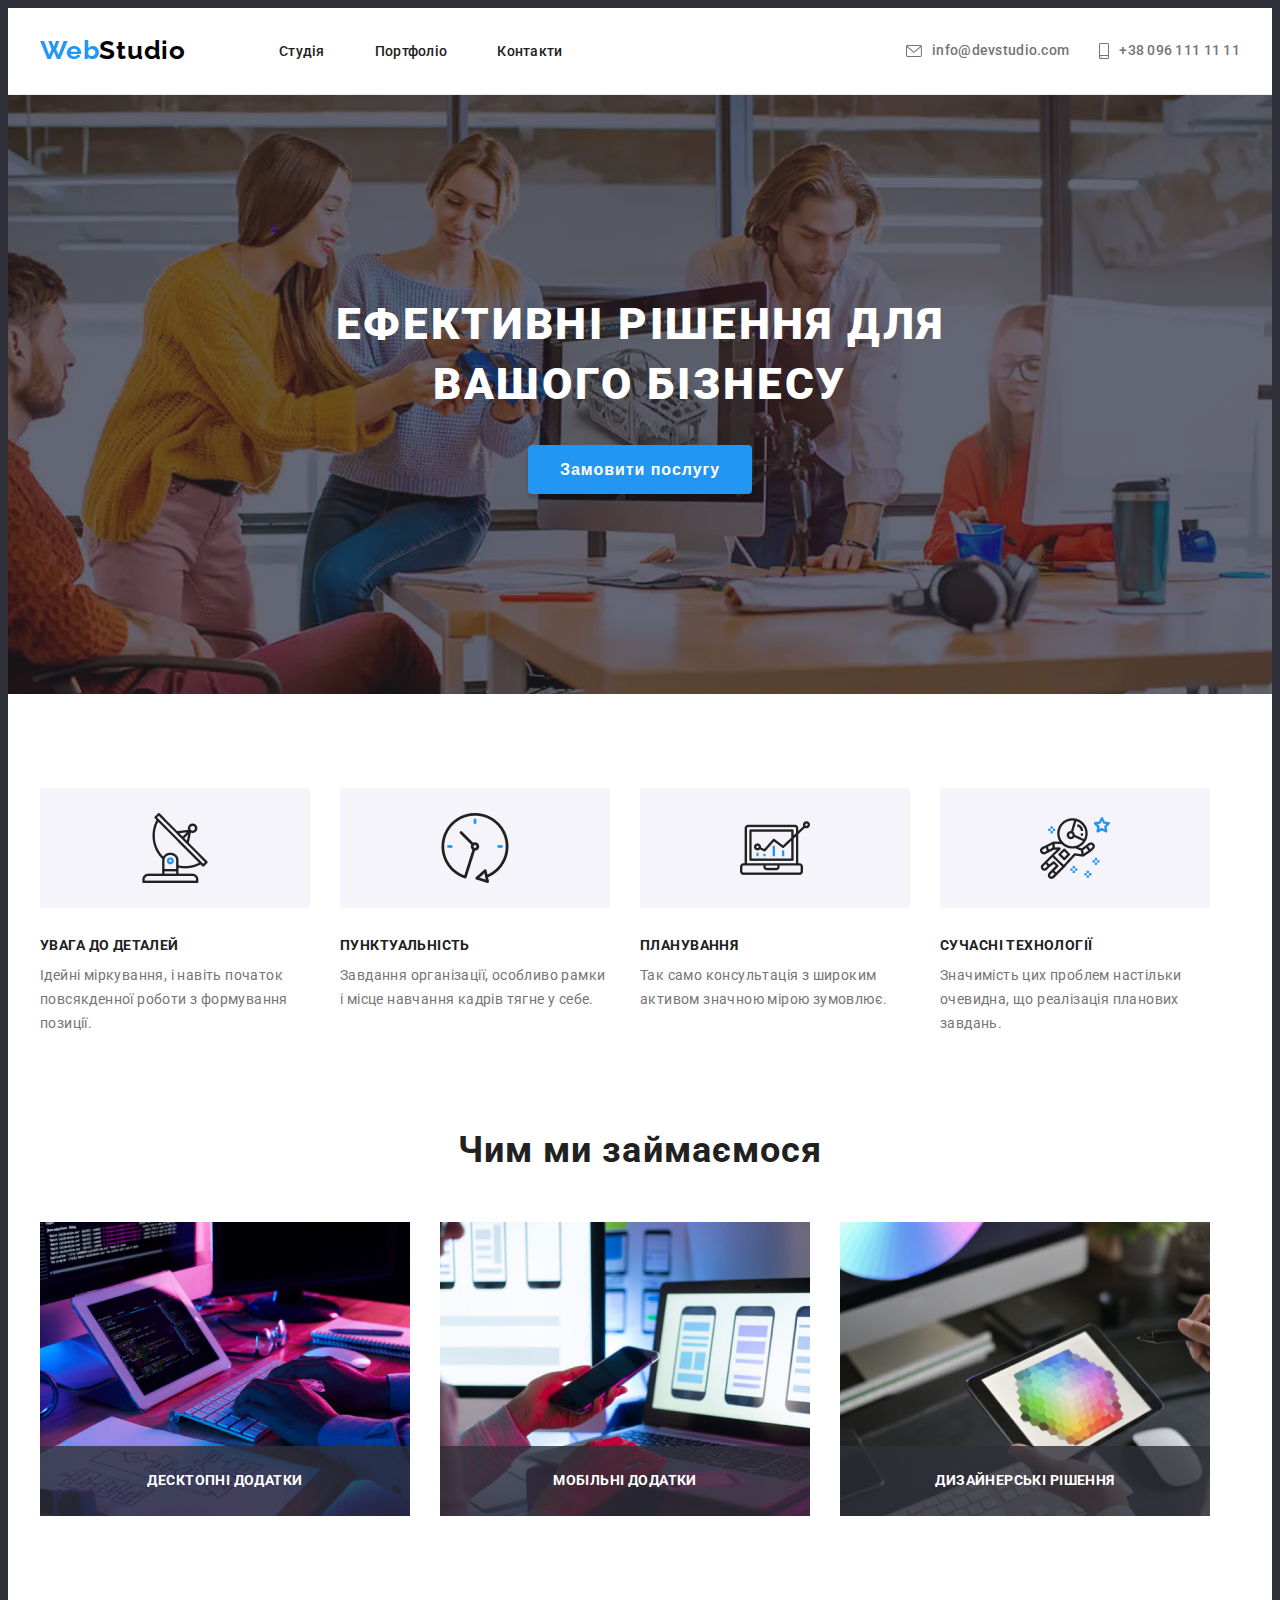
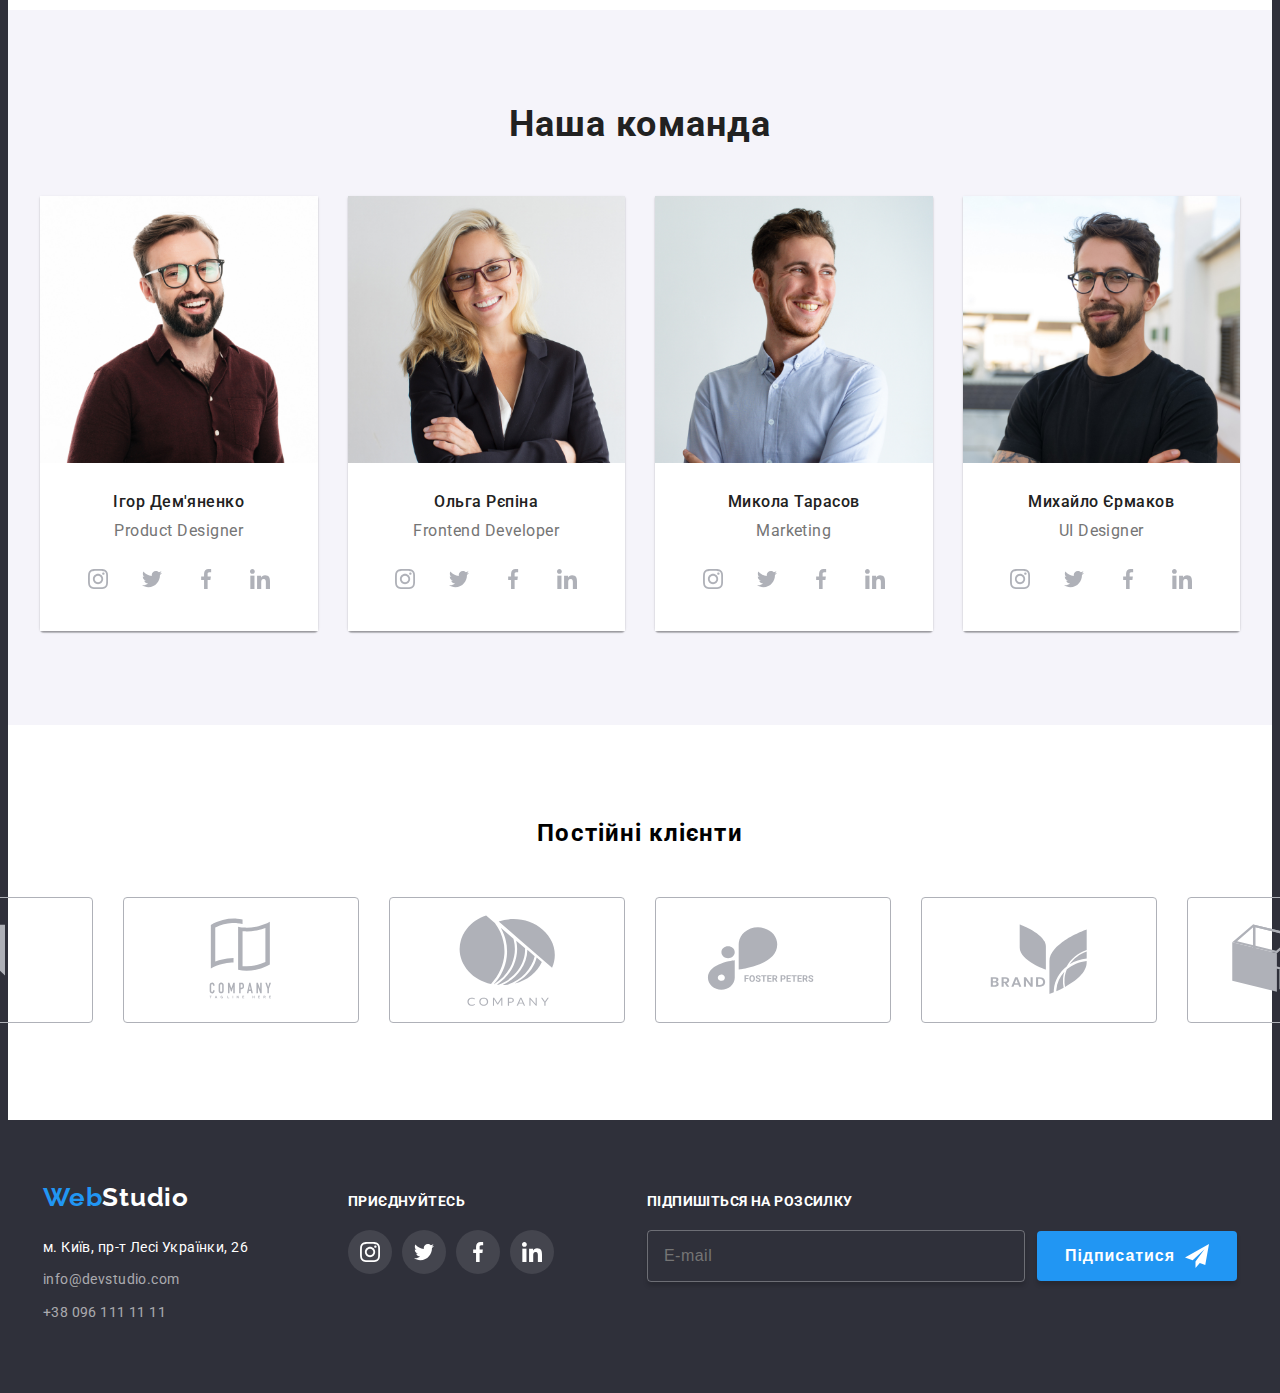
==== commit 1211a0c6: "нш" ====
--- a/index.html
+++ b/index.html
@@ -1,120 +1,93 @@
 <!DOCTYPE html>
-<html lang="en" class="index">
+<html lang="en">
   <head>
     <meta charset="UTF-8" />
     <meta name="viewport" content="width=device-width, initial-scale=1.0" />
-    <title>WebStudio</title>
-    <link
-    rel="stylesheet"
-    href="https://cdnjs.cloudflare.com/ajax/libs/animate.css/4.1.1/animate.min.css"
-  />
-    <link rel="preconnect" href="https://fonts.googleapis.com">
-<link rel="preconnect" href="https://fonts.gstatic.com" crossorigin>
-<link href="https://fonts.googleapis.com/css2?family=DM+Serif+Display:ital@0;1&family=Inter:ital,opsz,wght@0,14..32,100..900;1,14..32,100..900&family=Jost:ital,wght@0,100..900;1,100..900&display=swap" rel="stylesheet">
+    <title>Document</title>
     <link
       rel="stylesheet"
-      href="https://cdnjs.cloudflare.com/ajax/libs/modern-normalize/3.0.1/modern-normalize.min.css"
-      integrity="sha512-q6WgHqiHlKyOqslT/lgBgodhd03Wp4BEqKeW6nNtlOY4quzyG3VoQKFrieaCeSnuVseNKRGpGeDU3qPmabCANg=="
+      href="https://cdnjs.cloudflare.com/ajax/libs/modern-normalize/2.0.0/modern-normalize.min.css"
+      integrity="sha512-4xo8blKMVCiXpTaLzQSLSw3KFOVPWhm/TRtuPVc4WG6kUgjH6J03IBuG7JZPkcWMxJ5huwaBpOpnwYElP/m6wg=="
       crossorigin="anonymous"
-      referrerpolicy="no-referrer"   />
-      <link href="https://unpkg.com/aos@2.3.1/dist/aos.css" rel="stylesheet">
-    <link rel="preconnect" href="https://fonts.googleapis.com" />
-    <link rel="preconnect" href="https://fonts.gstatic.com" crossorigin />
-    <link
-      href="https://fonts.googleapis.com/css2?family=Roboto:ital,wght@0,100;0,300;0,400;0,500;0,700;0,900;1,100;1,300;1,400;1,500;1,700;1,900&display=swap"
-      rel="stylesheet"
-    />
+      referrerpolicy="no-referrer" />
     <link rel="preconnect" href="https://fonts.googleapis.com" />
     <link rel="preconnect" href="https://fonts.gstatic.com" crossorigin />
     <link
       href="https://fonts.googleapis.com/css2?family=Raleway:ital,wght@0,100..900;1,100..900&family=Roboto:ital,wght@0,100;0,300;0,400;0,500;0,700;0,900;1,100;1,300;1,400;1,500;1,700;1,900&display=swap"
-      rel="stylesheet"
-    />
-    <link
-      rel="stylesheet"
-      href="https://cdnjs.cloudflare.com/ajax/libs/modern-normalize/3.0.1/modern-normalize.min.css"
-      integrity="sha512-q6WgHqiHlKyOqslT/lgBgodhd03Wp4BEqKeW6nNtlOY4quzyG3VoQKFrieaCeSnuVseNKRGpGeDU3qPmabCANg=="
-      crossorigin="anonymous"
-      referrerpolicy="no-referrer"
-    />
-    <link href="css/animate.min.css" rel="stylesheet">
-    <link rel="stylesheet" href="./css/js.css">
-<link rel="stylesheet" href="./style/main.min.css">
+      rel="stylesheet" />
+   
+    <link rel="stylesheet" href="./style/main.min.css" />
   </head>
   <body>
-    <header class="header" id="header">
-      <div class="container header__box animate__animated animate__backInLeft">
-        <a href="./index.html" class="header__logo" class="">
-          <span class="web ">Web</span>Studio</a
+    <header class="header">
+      <div class="container">
+        <a href="./index.html" class="header__logo"
+          ><span class="header__color">Web</span>Studio</a
         >
         <nav class="nav">
           <ul class="nav__list">
             <li class="nav__item">
-              <a type="a" class="nav__link" id="sty" href="./index.html"
-                >Студія</a
-              >
+              <a href="./index.html" class="nav__link curent">Студія</a>
             </li>
             <li class="nav__item">
-              <a type="a" class="nav__link" href="./port/port.html">Портфоліо</a>
-            </li>
-            <li class="nav__item">
-              <a type="a" class="nav__link" href="./port/studia.html"
-                >Контакти</a
-              >
-            </li>
+              <a href="./port/port.html" class="nav__link">Портфоліо</a>
+            </li>
+            <li class="nav__item"><a href="#" class="nav__link">Контакти</a></li>
           </ul>
         </nav>
-        <ul class="contact__list">
-          <li class="contact__item">
-            <a class="contact__link" type="a" href="mailto:info@devstudio.com"
-              ><svg class="contact__icon">
-                <use
-                  href="./svg/symbol-defs.svg#icon-envelope-hover"
-               ></use></svg >info@devstudio.com</a>
+        <ul class="header__list">
+          <li class="header__item">
+            <a href="mailto:info@devstudio.com" class="header__link"
+              ><svg class="header__icon">
+                <use href="./img/symbol-defs.svg#icon-mail"></use>
+                </svg><span class="header__cell">info@devstudio.com</span></a
+            >
           </li>
-          <li class="contact__item">
-            <a class="contact__link" type="a" href="tel:+380961111111"
-              ><svg class="contact__icon">
-                <use href="./svg/symbol-defs.svg#icon-smartphone"></use></svg>+38 096 111 11 11</a>
+          <li class="header__item">
+            <a href="tel:+380961111111" class="header__link"
+              ><svg class="header__icon">
+                <use href="./img/symbol-defs.svg#icon-tel"></use>
+                </svg>
+                <span class="header__cell">+38 096 111 11 11</span></a>
           </li>
         </ul>
       </div>
     </header>
     <main>
-      <section class="effective animate__animated animate__flipInX">
+      <section class="hero">
         <div class="container">
-          <h1 class="effective__captionnn animate__animated  animate__shakeY">
-            Ефективні рішення для вашого бізнесу
-          </h1>
-          <button class="effective__button animate__animated animate__backInRight button" data-modal-open>Замовити послугу</button>
+          <h1 class="hero__title">Ефективні рішення для вашого бізнесу</h1>
+          <button type="button" class="hero__btn" data-modal-open>
+            Замовити послугу
+          </button>
         </div>
       </section>
-      <section class="ability">
+      <section class="advant">
         <div class="container">
-          <ul class="ability__items" data-aos="fade-down">
-            <li class="ability__item">
-              <h2 class="ability__heading" id="vec">УВАГА ДО ДЕТАЛЕЙ</h2>
-              <p class="ability__subtitle">
+          <ul class="advant__list">
+            <li class="advant__item">
+              <h2 class="advant__title">УВАГА ДО ДЕТАЛЕЙ</h2>
+              <p class="advant__text">
                 Ідейні міркування, і навіть початок повсякденної роботи з
                 формування позиції.
               </p>
             </li>
-            <li class="ability__item">
-              <h2 class="ability__heading" id="clo">ПУНКТУАЛЬНІСТЬ</h2>
-              <p class="ability__subtitle">
+            <li class="advant__item">
+              <h2 class="advant__title">ПУНКТУАЛЬНІСТЬ</h2>
+              <p class="advant__text">
                 Завдання організації, особливо рамки і місце навчання кадрів
                 тягне у себе.
               </p>
             </li>
-            <li class="ability__item">
-              <h2 class="ability__heading" id="dia">ПЛАНУВАННЯ</h2>
-              <p class="ability__subtitle">
+            <li class="advant__item">
+              <h2 class="advant__title">ПЛАНУВАННЯ</h2>
+              <p class="advant__text">
                 Так само консультація з широким активом значною мірою зумовлює.
               </p>
             </li>
-            <li class="ability__item">
-              <h2 class="ability__heading" id="ast">СУЧАСНІ ТЕХНОЛОГІЇ</h2>
-              <p class="ability__subtitle">
+            <li class="advant__item">
+              <h2 class="advant__title">СУЧАСНІ ТЕХНОЛОГІЇ</h2>
+              <p class="advant__text">
                 Значимість цих проблем настільки очевидна, що реалізація
                 планових завдань.
               </p>
@@ -122,144 +95,180 @@
           </ul>
         </div>
       </section>
-      <section class="engaged">
-        <div class="container" data-aos="fade-down">
-          <h2 class="engaged__title">Чим ми займаємося</h2>
-          <ul class="engaged__list">
-            <li class="engaged__item"><img src="./img/plan.jpg" alt="box" /> <p class="text-subtitle">Десктопні додатки</p></li>
-            <li class="engaged__item"> <img src="./img/plansh.jpg" alt="img" /><p class="text-subtitle">Мобільні додатки</p></li>
-            <li class="engaged__item"><img src="./img/tel.jpg" alt="imgg" /><p class="text-subtitle">Дизайнерські рішення</p></li>
+      <section class="work">
+        <div class="container">
+          <h2 class="work__title">Чим ми займаємося</h2>
+          <ul class="work__list">
+            <li class="work__item">
+              <img src="./img/comp.jpg" alt="comp" class="work-images" />
+              <div class="work__wrap">
+                <h3 class="work__deck">Десктопні додатки</h3>
+              </div>
+            </li>
+            <li class="work__item">
+              <img src="./img/tel.jpg" alt="tel" class="work__images" />
+              <div class="work__wrap">
+                <h3 class="work__deck">Мобільні додатки</h3>
+              </div>
+            </li>
+            <li class="work__item">
+              <img src="./img/tablet.jpg" alt="tablet" class="work__images" />
+              <div class="work__wrap">
+                <h3 class="work__deck">Дизайнерські рішення</h3>
+              </div>
+            </li>
           </ul>
         </div>
       </section>
-      <section class="command">
-        <div class="container" data-aos="fade-down">
-          <h2 class="command__subject">Наша команда</h2>
-          <ul class="command__items">
-            <li class="command__item">
-              <img src="./img/igor.jpg" alt="foto" />
-              <div class="bacraud-robotnik">
-                <h3 class="command__name">Ігор Дем'яненко</h3>
-                <p class="command__profession">Product Designer</p>
-                <ul class="command__partnersshowcase">
-                  <li><a href="" class="partnersshowcase__item">
-                    <svg class="partnersshowcase__icon">
-                      <use
-                        href="./svg/symbol-defs.svg#icon-instagram"
-                      ></use></svg></a
-                  ></li>
-                  <li> <a href="" class="partnersshowcase__item"
-                    ><svg class="partnersshowcase__icon">
-                      <use
-                        href="./svg/symbol-defs.svg#icon-twitter"
-                      ></use></svg></a
-                  ></li>
-                  <li> <a href="" class="partnersshowcase__item"
-                    ><svg class="partnersshowcase__icon">
-                      <use
-                        href="./svg/symbol-defs.svg#icon-facebook"
-                      ></use></svg></a
-                  ></li>
-                  <li><a href="" class="partnersshowcase__item"
-                    ><svg class="partnersshowcase__icon">
-                      <use href="./svg/symbol-defs.svg#icon-linkedin"></use></svg> </a>
-                </li>
-               
+      <section class="team">
+        <div class="container">
+          <h2 class="team__title">Наша команда</h2>
+          <ul class="team__list">
+            <li class="team__item">
+              <img src="./img/igor.jpg" alt="igor" class="team__img" />
+              <div class="team__wrap">
+                <h3 class="team__name">Ігор Дем'яненко</h3>
+                <p class="team__taxt">Product Designer</p>
+                <ul class="team__items">
+                  <li class="team__itm">
+                    <a href="" class="team__link">
+                      <svg class="team__icon">
+                        <use href="./img/symbol-defs.svg#icon-instagram"></use>
+                      </svg>
+                    </a>
+                  </li>
+                  <li class="team__itm">
+                    <a href="" class="team__link">
+                      <svg class="team__icon">
+                        <use href="./img/symbol-defs.svg#icon-twitter"></use>
+                      </svg>
+                    </a>
+                  </li>
+                  <li class="team__itm">
+                    <a href="" class="team__link">
+                      <svg class="team__icon">
+                        <use href="./img/symbol-defs.svg#icon-facebook"></use>
+                      </svg>
+                    </a>
+                  </li>
+                  <li class="team__itm">
+                    <a href="" class="team__link">
+                      <svg class="team__icon">
+                        <use href="./img/symbol-defs.svg#icon-linkedin"></use>
+                      </svg>
+                    </a>
+                  </li>
                 </ul>
               </div>
             </li>
-            <li class="command__item">
-              <img src="./img/ola.jpg" alt="foto" />
-              <div class="command__wrap">
-                <h3 class="command__name">Ольга Рєпіна</h3>
-                <p class="command__profession">Frontend Developer</p>
-                <ul class="command__partnersshowcase">
-                  <li><a href="" class="partnersshowcase__item">
-                    <svg class="partnersshowcase__icon">
-                      <use
-                        href="./svg/symbol-defs.svg#icon-instagram"
-                      ></use></svg></a
-                  ></li>
-                  <li> <a href="" class="partnersshowcase__item"
-                    ><svg class="partnersshowcase__icon">
-                      <use
-                        href="./svg/symbol-defs.svg#icon-twitter"
-                      ></use></svg></a
-                  ></li>
-                  <li> <a href="" class="partnersshowcase__item"
-                    ><svg class="partnersshowcase__icon">
-                      <use
-                        href="./svg/symbol-defs.svg#icon-facebook"
-                      ></use></svg></a
-                  ></li>
-                  <li><a href="" class="partnersshowcase__item"
-                    ><svg class="partnersshowcase__icon">
-                      <use href="./svg/symbol-defs.svg#icon-linkedin"></use></svg> </a></li>
-                
+            <li class="team__item">
+              <img src="./img/olha.jpg" alt="olha" class="team__img" />
+              <div class="team__wrap">
+                <h3 class="team__name">Ольга Рєпіна</h3>
+                <p class="team__taxt">Frontend Developer</p>
+                <ul class="team__items">
+                  <li class="team__itm">
+                    <a href="" class="team__link">
+                      <svg class="team__icon">
+                        <use href="./img/symbol-defs.svg#icon-instagram"></use>
+                      </svg>
+                    </a>
+                  </li>
+                  <li class="team__itm">
+                    <a href="" class="team__link">
+                      <svg class="team__icon">
+                        <use href="./img/symbol-defs.svg#icon-twitter"></use>
+                      </svg>
+                    </a>
+                  </li>
+                  <li class="team__itm">
+                    <a href="" class="team__link">
+                      <svg class="team__icon">
+                        <use href="./img/symbol-defs.svg#icon-facebook"></use>
+                      </svg>
+                    </a>
+                  </li>
+                  <li class="team__itm">
+                    <a href="" class="team__link">
+                      <svg class="team__icon">
+                        <use href="./img/symbol-defs.svg#icon-linkedin"></use>
+                      </svg>
+                    </a>
+                  </li>
                 </ul>
               </div>
             </li>
-            <li class="command__item">
-              <img src="./img/mika.jpg" alt="foto" />
-              <div class="command__wrap">
-                <h3 class="command__name">Микола Тарасов</h3>
-                <p class="command__profession">Marketing</p>
-                <ul class="command__partnersshowcase">
-                <li><a href="" class="partnersshowcase__item">
-                  <svg class="partnersshowcase__icon">
-                    <use
-                      href="./svg/symbol-defs.svg#icon-instagram"
-                    ></use></svg></a
-                ></li>
-                <li> <a href="" class="partnersshowcase__item"
-                  ><svg class="partnersshowcase__icon">
-                    <use
-                      href="./svg/symbol-defs.svg#icon-twitter"
-                    ></use></svg></a
-                ></li>
-                <li> <a href="" class="partnersshowcase__item"
-                  ><svg class="partnersshowcase__icon">
-                    <use
-                      href="./svg/symbol-defs.svg#icon-facebook"
-                    ></use></svg></a
-                ></li>
-                <li><a href="" class="partnersshowcase__item"
-                  ><svg class="partnersshowcase__icon">
-                    <use href="./svg/symbol-defs.svg#icon-linkedin"></use></svg    >  </a>
-              </li>
-            
-              </ul>
-              </div>
-            </li>
-            <li class="command__item">
-              <img src="./img/mixa.jpg" alt="foto" />
-              <div class="command__wrap">
-                <h3 class="command__name">Михайло Єрмаков</h3>
-                <p class="command__profession">UI Designer</p>
-                <ul class="command__partnersshowcase">
-                  <li><a href="" class="partnersshowcase__item">
-                    <svg class="partnersshowcase__icon">
-                      <use
-                        href="./svg/symbol-defs.svg#icon-instagram"
-                      ></use></svg></a
-                  ></li>
-                  <li> <a href="" class="partnersshowcase__item"
-                    ><svg class="partnersshowcase__icon">
-                      <use
-                        href="./svg/symbol-defs.svg#icon-twitter"
-                      ></use></svg></a
-                  ></li>
-                  <li> <a href="" class="partnersshowcase__item"
-                    ><svg class="partnersshowcase__icon">
-                      <use
-                        href="./svg/symbol-defs.svg#icon-facebook"
-                      ></use></svg></a
-                  ></li>
-                  <li><a href="" class="partnersshowcase__item"
-                    ><svg class="partnersshowcase__icon">
-                      <use href="./svg/symbol-defs.svg#icon-linkedin"></use></svg    ></a>
-                </li>
-                
+            <li class="team__item">
+              <img src="./img/mukola.jpg" alt="mukola" class="team__img" />
+              <div class="team__wrap">
+                <h3 class="team__name">Микола Тарасов</h3>
+                <p class="team__taxt">Marketing</p>
+                <ul class="team__items">
+                  <li class="team__itm">
+                    <a href="" class="team__link">
+                      <svg class="team__icon">
+                        <use href="./img/symbol-defs.svg#icon-instagram"></use>
+                      </svg>
+                    </a>
+                  </li>
+                  <li class="team__itm">
+                    <a href="" class="team__link">
+                      <svg class="team__icon">
+                        <use href="./img/symbol-defs.svg#icon-twitter"></use>
+                      </svg>
+                    </a>
+                  </li>
+                  <li class="team__itm">
+                    <a href="" class="team__link">
+                      <svg class="team__icon">
+                        <use href="./img/symbol-defs.svg#icon-facebook"></use>
+                      </svg>
+                    </a>
+                  </li>
+                  <li class="team__itm">
+                    <a href="" class="team__link">
+                      <svg class="team__icon">
+                        <use href="./img/symbol-defs.svg#icon-linkedin"></use>
+                      </svg>
+                    </a>
+                  </li>
+                </ul>
+              </div>
+            </li>
+            <li class="team__item">
+              <img src="./img/michael.jpg" alt="michael" class="team__img" />
+              <div class="team__wrap">
+                <h3 class="team__name">Михайло Єрмаков</h3>
+                <p class="team__taxt">UI Designer</p>
+                <ul class="team__items">
+                  <li class="team__itm">
+                    <a href="" class="team__link">
+                      <svg class="team__icon">
+                        <use href="./img/symbol-defs.svg#icon-instagram"></use>
+                      </svg>
+                    </a>
+                  </li>
+                  <li class="team__itm">
+                    <a href="" class="team__link">
+                      <svg class="team__icon">
+                        <use href="./img/symbol-defs.svg#icon-twitter"></use>
+                      </svg>
+                    </a>
+                  </li>
+                  <li class="team__itm">
+                    <a href="" class="team__link">
+                      <svg class="team__icon">
+                        <use href="./img/symbol-defs.svg#icon-facebook"></use>
+                      </svg>
+                    </a>
+                  </li>
+                  <li class="team__itm">
+                    <a href="" class="team__link">
+                      <svg class="team__icon">
+                        <use href="./img/symbol-defs.svg#icon-linkedin"></use>
+                      </svg>
+                    </a>
+                  </li>
                 </ul>
               </div>
             </li>
@@ -317,112 +326,141 @@
       </section>
     </main>
     <footer class="footer">
-      
-      <address class="address container" data-aos="flip-up">
-        <!-- <div class="container"> line-height: normal; -->
-          <ul class="">
-<li>              <a href="./index.html" class="footer__webstudio">
-          <span class="web">Web</span>Studio</a></li>
-           <li></li> <a
+      <div class="container">
+        <div class="footer__wrapper">
+          <a href="./index.html" class="footer__logo"
+            ><span class="footer__color">Web</span>Studio</a
+          >
+          <address class="footer__address">
+            <a
+              href="https://www.google.com/maps?sca_esv=b5919fffce7396f9&sca_upv=1&rlz=1C1CHZN_ruUA982UA982&output=search&q=%D0%BC.+%D0%9A%D0%B8%D1%97%D0%B2,+%D0%BF%D1%80-%D1%82+%D0%9B%D0%B5%D1%81%D1%96+%D0%A3%D0%BA%D1%80%D0%B0%D1%97%D0%BD%D0%BA%D0%B8,+26&source=lnms&fbs=[base64]&entry=mc&ved=1t:200715&ictx=111"
               target="_blank"
-              class="address__locetion"
-              href="https://www.google.com/maps/place/%D0%B2%D1%83%D0%BB%D0%B8%D1%86%D1%8F+%D0%9E%D1%81%D0%B8%D0%BF%D0%BE%D0%B2%D0%B0,+3,+%D0%9E%D0%B4%D0%B5%D1%81%D0%B0,+%D0%9E%D0%B4%D0%B5%D1%81%D1%8C%D0%BA%D0%B0+%D0%BE%D0%B1%D0%BB%D0%B0%D1%81%D1%82%D1%8C,+65000/data=!4m2!3m1!1s0x40c6319ddaf1acf7:0x8c30b3ff165aeac0?sa=X&ved=1t:242&ictx=111"
+              class="footer__position"
               >м. Київ, пр-т Лесі Українки, 26</a
-            ></li>
-            <li class="addr">
-              <a class="addr-emeil" href="mailto:kelembetnikita6@gmail.com"
-                >info@devstudio.com</a
-              >
-            </li>
-            <li class="addr">
-              <a class="addr-nomer" href="tel:+380961111111"
-                >+38 096 111 11 11</a
-              >
-            </li>
-          </ul>
-        </div>
-          <div class="addr-list">
-          <h2 class="hh-sos">приєднуйтесь</h2>
-          <ul class="qwer">   
-        <li>
-              <a href="" class="partnersshowcase__item -sos-foter"    
-                ><svg class="partnersshowcase__iconn">
-                  <use
-                    href="./svg/symbol-defs.svg#icon-instagram"
-                  ></use></svg></a
-              ></li><li><a href="" class="partnersshowcase__item -sos-foter"
-                ><svg class="partnersshowcase__iconn">
-                  <use href="./svg/symbol-defs.svg#icon-twitter"></use></svg></a
-              ></li><li><a href="" class="partnersshowcase__item -sos-foter"
-                ><svg class="partnersshowcase__iconn">
-                  <use
-                    href="./svg/symbol-defs.svg#icon-facebook"
-                  ></use></svg></a
-              ></li><li><a href="" class="partnersshowcase__item -sos-foter"
-                ><svg class="partnersshowcase__iconn">
-                  <use  href="./svg/symbol-defs.svg#icon-linkedin"></use></svg></a>
-            </li>
-          </ul>
-        </div>
-        <div class=" addr__komaa">
-            <div class="subscription-box">
-              <h2 class="hety">Підпишіться на розсилку</h2>
-              <form class="subscription-form">
-                <input type="email" name="email" placeholder="E-mail" required>
-                <button type="submit" class="submit">
-                  Підписатися
-                  <svg  width="16" height="16" fill="currentColor" class="bi bi-send" viewBox="0 0 16 16">
-                    <a class="pid" href=""><use href="./svg/symbol-defss.svg#icon-icon-send" class=""></use></a>
-                  </svg>
-                </button>
-              </form>
-            </div>
-        </div>
-      </address>
-      
+            >
+            <ul class="footer__list">
+              <li class="footer__item">
+                <a href="mailto:info@devstudio.com" class="footer__link"
+                  >info@devstudio.com</a
+                >
+              </li>
+              <li class="footer__item">
+                <a href="tel:+380961111111" class="footer__link"
+                  >+38 096 111 11 11</a
+                >
+              </li>
+            </ul>
+          </address>
+        </div>
+        <div class="footer__box">
+          <h2 class="footer__title">приєднуйтесь</h2>
+          <ul class="footer__items">
+            <li class="footer__itm">
+              <a href="" class="footer__social">
+                <svg class="footer__icon">
+                  <use href="./img/symbol-defs.svg#icon-instagram"></use>
+                </svg>
+              </a>
+            </li>
+            <li class="footer__itm">
+              <a href="" class="footer__social">
+                <svg class="footer__icon">
+                  <use href="./img/symbol-defs.svg#icon-twitter"></use>
+                </svg>
+              </a>
+            </li>
+            <li class="footer__itm">
+              <a href="" class="footer__social">
+                <svg class="footer__icon">
+                  <use href="./img/symbol-defs.svg#icon-facebook"></use>
+                </svg>
+              </a>
+            </li>
+            <li class="footer__itm">
+              <a href="" class="footer__social">
+                <svg class="footer__icon">
+                  <use href="./img/symbol-defs.svg#icon-linkedin"></use>
+                </svg>
+              </a>
+            </li>
+          </ul>
+        </div>
+        <div class="footer__block">
+          <b class="footer__subscribe">Підпишіться на розсилку</b>
+          <form class="footer__form">
+            <input type="email" placeholder="E-mail" class="footer__input" />
+            <button type="submit" class="footer__btn">
+              Підписатися
+              <svg class="footer__plane">
+                <use href="./img/symbol-defs.svg#icon-plane"></use>
+              </svg>
+            </button>
+          </form>
+        </div>
+      </div>
     </footer>
-    <div class="backdrop is-hidden" data-modal>
+     <div class="backdrop is-hidden" data-modal>
       <div class="modal">
-      <button type="button" class="modal__close" data-modal-close><svg class="modal__buttonsvg">
-        <use href="./svg/symbol--defs.svg#icon-close-black"></use>
-      </svg></button>
-      <form>
-        <h2 class="modal-title">Залиште свої дані, ми вам передзвонимо</h2>
-        <label class="modal-libe">Ім'я
-          <div class="model-wrap">
-          <input type="text" class="modal-input" required> 
-          <svg class="modal-svg">
-            <use href="./svg/symbol--defs.svg#icon-person-black"></use>
-          </svg>
-        </div>
-        </label>
-        <label class="modal-libe">Телефон
-          <div class="model-wrap">
-          <input type="tel" class="modal-input" placeholder="+380XXXXXXXXX" required pattern="\+380(39|50|63|66|67|68|73|91|92|93|94|95|96|97|98|99)\d{7}"
-          >
-          <svg class="modal-svg">
-            <use href="./svg/symbol--defs.svg#icon-phone-black"></use>
-          </svg>
+        <h2 class="modal__title">Залиште свої дані, ми вам передзвонимо</h2>
+        <form class="modal__form">
+          <div class="modal__box">
+            <label class="modal__label" for="name"
+              >Ім'я
+              <input type="text" class="modal__input" id="name" required />
+              <svg class="modal__icon">
+                <use href="./img/symbol-defs.svg#icon-person"></use>
+              </svg>
+            </label>
           </div>
-        </label>
-        <label class="modal-libe">Пошта
-          <div class="model-wrap">
-          <input type="email" class="modal-input" required>
-          <svg class="modal-svg">
-            <use href="./svg/symbol--defs.svg#icon-email-black"></use>
-          </svg>
+          <div class="modal__box">
+            <label class="modal__label" for="tel"
+              >Телефон
+              <input
+                type="tel"
+                class="modal__input"
+                id="tel"
+                required
+                pattern="^(\+?38)?0\d{9}$"
+                placeholder="+380501234567" />
+
+              <svg class="modal__icon">
+                <use href="./img/symbol-defs.svg#icon-phone"></use>
+              </svg>
+            </label>
           </div>
-        </label>
-        <label class="modal-libe" >Коментар
-         <textarea name="" class="modal-coment" placeholder="Введіть текст"></textarea>
-        </label>
-      <label class="modal-chek">
-      <input type="checkbox" required>
-      <span class="checkbox-prim">Погоджуюся з розсилкою та приймаю</span>
-       <a href="" class="modal-link">Умови договору</a>
-    </label>
-    <button type="submit" class="model-botun">Відправити</button>
-      </form>
+          <div class="modal__box">
+            <label class="modal__label" for="post"
+              >Пошта
+              <input type="email" class="modal__input" id="post" required />
+
+              <svg class="modal__icon">
+                <use href="./img/symbol-defs.svg#icon-email"></use>
+              </svg>
+            </label>
+          </div>
+          <label class="modal__label" for="coment"
+            >Коментар
+            <textarea
+              name="feedback"
+              placeholder="Введіть текст"
+              class="modal__coment"
+              id="coment"
+              required></textarea>
+          </label>
+          <div class="modal__wrap">
+            <label class="modal__checked" for="check">
+              <input type="checkbox" class="modal__check" id="check" required />
+              <span class="modal__span">Погоджуюся з розсилкою та приймаю</span>
+            </label>
+            <a href="/" class="modal__link"> Умови договору</a>
+          </div>
+          <button type="submit" class="modal__btn">Відправити</button>
+          <button type="button" class="btn__close" data-modal-close>
+            <svg class="form__close">
+              <use href="./img/symbol-defs.svg#icon-close"></use>
+            </svg>
+          </button>
+        </form>
       </div>
     </div>
     <script src="./js/modal.js"></script>
--- a/style/main.min.css
+++ b/style/main.min.css
@@ -1 +1 @@
-a{text-decoration:none}ul{list-style:none;margin:0;padding:0}img{display:block}h1,h2,h3,h4,h5,h6,p{margin:0}.address{font-style:none;font-style:normal}.container{width:1200px;margin-left:auto;margin-right:auto;padding-left:15px;padding-right:15px}body{font-family:"Roboto"}.effective-caption{width:696px;color:var(--title-color);text-align:center;line-height:60px;font-size:44px;font-weight:900;line-height:136.364%;letter-spacing:2.64px;margin-left:auto;margin-right:auto;margin-bottom:30px;text-transform:uppercase}.-sos-foter{background-color:rgba(255,255,255,.1)}.header__logo{color:var(--logo-colot);font-family:"Raleway";font-size:26px;font-weight:700;letter-spacing:.78px;margin-right:93px}.web{color:var(--akcen-tcolor);font-family:"Raleway";font-size:26px;font-weight:700;letter-spacing:.78px}.contact__list{display:flex;gap:30px;color:var(--et-textcolor);font-size:14px;font-weight:500;letter-spacing:.28px;margin-left:auto}.ability__heading{color:var(--main-text);line-height:16px;font-size:14px;font-weight:700;letter-spacing:.42px;text-transform:uppercase;margin-bottom:10px}.ability__subtitle{color:var(--et-textcolor);line-height:24px;font-size:14px;font-weight:400;line-height:171.429%;letter-spacing:.42px}.engaged-title{line-height:42px;color:var(--main-text);text-align:center;font-size:36px;font-weight:700;letter-spacing:1.08px;margin-bottom:50px}.command__subject{color:var(--main-text);text-align:center;line-height:42px;font-size:36px;font-weight:700;letter-spacing:1.08px;margin-bottom:50px}.command__name{color:var(--main-text);text-align:center;line-height:19px;font-size:16px;font-weight:500;letter-spacing:.48px}.effective{background-color:#2f303a;text-align:center}a{color:var(--main-text);font-size:14px;font-weight:500;letter-spacing:.28px}.img{color:var(--main-text);text-align:center;font-size:16px;font-weight:500;letter-spacing:.48px}.command__profession{margin-top:10px;line-height:19px;color:var(--et-textcolor);text-align:center;font-size:16px;font-weight:400;line-height:normal;letter-spacing:.48px}.contact-link{display:flex;align-items:center;color:var(--et-textcolor);font-size:14px;font-weight:500;line-height:normal;letter-spacing:.28px}.footer{background:var(--footer-background)}.contact-link{color:var(--et-textcolor);font-size:14px;font-weight:500;line-height:normal;letter-spacing:.28px}.nav__link{color:var(--main-text);font-size:14px;font-weight:500;line-height:normal;letter-spacing:.28px;transition-property:color}.command{background:#f5f4fa}[type=a]:hover{background-color:var(--title-color);color:var(--akcen-tcolor)}.container{width:1200px;margin-left:auto;margin-right:auto;padding-left:15px;padding-right:15px}.nav__list{display:flex;gap:50px}.webstudio-foter{line-height:normal;line-height:normal;display:flex;color:var(--title-color);font-family:"Raleway";font-size:26px;font-weight:700;letter-spacing:.78px;margin-bottom:20px;display:flex;margin-left:auto;margin-right:auto;padding-left:1px}#header{padding-top:24px;padding-bottom:25px}.effective{padding-top:200px;padding-bottom:200px}.ability{padding-top:94px;padding-bottom:94px}.engaged{padding-bottom:94px}.command{padding-top:94px;padding-bottom:94px}.footer{padding-top:60px;padding-bottom:60px}.header-box{display:flex;align-items:center}.engaged-list{display:flex;justify-content:space-around;gap:30px}.command__items{display:flex;justify-content:space-around;gap:30px}.ability__items{gap:30px;display:flex}.bacraud-robotnik{background-color:var(--color)}.address-wylica{display:flex;flex-direction:column;color:rgba(255,255,255,.6);font-size:14px;font-weight:400;line-height:171.429%;letter-spacing:.42px}.addr-nomer{display:flex;flex-direction:column;color:var(--et-textcolor);font-size:14px;font-weight:500;line-height:normal;letter-spacing:.28px}.addr-emeil{display:flex;flex-direction:column;color:var(--et-textcolor);font-size:14px;font-weight:500;line-height:normal;letter-spacing:.28px;margin-bottom:9px;margin-top:9px}.addr{display:flex;flex-direction:column}.bacraud-robotnik{padding-top:30px;padding-bottom:30px}.engaged-img{flex-basis:calc((100% - 60px)/3);position:relative}.command__item{flex-basis:calc((100% - 90px)/4)}#vec::before{content:"";display:block;width:270px;height:120px;background-color:var(--tem-background);margin-bottom:30px;background-image:url(../img/vector.png);background-repeat:no-repeat;background-position:center}#clo::before{content:"";display:block;width:270px;height:120px;background-color:var(--tem-background);margin-bottom:30px;background-image:url(../img/clock.png);background-repeat:no-repeat;background-position:center}#dia::before{content:"";display:block;width:270px;height:120px;background-color:var(--tem-background);margin-bottom:30px;background-image:url(../img/diagram.png);background-repeat:no-repeat;background-position:center}#ast::before{content:"";display:block;width:270px;height:120px;background-color:var(--tem-background);margin-bottom:30px;background-image:url(../img/astronaut.png);background-repeat:no-repeat;background-position:center}html{box-shadow:5px 5px;color:var(--logo-colot)}.command__item{box-shadow:0px 1px 3px 0px rgba(0,0,0,.12),0px 1px 1px 0px rgba(0,0,0,.14),0px 2px 1px 0px rgba(0,0,0,.2)}.effective{background-image:linear-gradient(rgba(47, 48, 58, 0.4), rgba(47, 48, 58, 0.4)),url(../img/img.png);background-repeat:no-repeat;background-position:center;background-size:cover}#sty{color:var(--akcen-tcolor);border:var(--akcen-tcolor) 2px}.svg__container{display:flex;justify-content:center;align-items:center;gap:30px;padding:0;margin:0;color:#212121}.svg__hhh{text-align:center;font-family:"Roboto";font-style:normal;line-height:normal;letter-spacing:1.08px;margin-bottom:50px}.client__itme{display:inline-flex}.clients__icon{width:170px;height:92px;fill:#333;transition:transform .3s,fill .3s;fill:#afb1b8;border-radius:4px;border:1px solid #afb1b8;padding-left:32px;padding-right:32px;padding-top:16px;padding-bottom:16px}.clients__icon:hover{fill:#007bff}.hh-sos{width:231px;color:#fff;font-family:"Roboto";font-size:14px;font-style:normal;font-weight:700;line-height:normal;letter-spacing:.42px;text-transform:uppercase;margin-bottom:20px}.contact__link:hover,.contact__link:focus{color:#2196f3}.contact__link:hover .contact__icon,.contact__link:focus .contact__icon{fill:#2196f3}.contact__icon:hover,.contact__icon:focus{fill:#2196f3}.contact__icon{margin-right:10px;width:16px;height:16px;fill:#757575;transition:fill .3s}.contact-link:hover .contact__icon{fill:#2196f3}.clients__icon:hover{border:1px solid #2196f3}.command__sos{display:flex;justify-content:center;gap:10px;margin-top:28px}.address{display:flex}.svg{padding-bottom:94px;padding-top:94px}.clants__link:focus .clients__icon{fill:#2196f3}.addr-ul{margin-right:70px;height:40;text-align:left;padding-left:215px}.qwer{display:flex;gap:10px;align-items:center}.helpp{display:flex;width:241px;align-items:center;flex-direction:column}.containerrr{width:1200px;margin-left:auto;margin-right:auto;padding-left:15px;padding-right:15px}.effective__captionnn{width:696px;color:var(--title-color);text-align:center;line-height:60px;font-size:44px;font-weight:900;line-height:136.364%;letter-spacing:2.64px;margin-left:auto;margin-right:auto;margin-bottom:30px;text-transform:uppercase}.addr-list{line-height:normal;padding-left:70px}.text-subtitle{width:100%;color:#fff;text-align:center;font-family:"Roboto";font-size:14px;font-style:normal;font-weight:700;line-height:normal;letter-spacing:.42px;text-transform:uppercase;position:absolute;background:rgba(47,48,58,.8);bottom:0;z-index:1;padding:27px}.rozsulka{width:558px;display:flex;position:relative}.roz-h{position:absolute;right:0px;margin-left:500px}.rozsulka-li{position:absolute;left:100px}.modal{width:528px;border-radius:4px;background:#fff;box-shadow:0px 1px 3px 0px rgba(0,0,0,.12),0px 1px 1px 0px rgba(0,0,0,.14),0px 2px 1px 0px rgba(0,0,0,.2);position:absolute;top:50%;left:50%;transform:translate(-50%, -50%);padding:40px}.modal-a{color:#fff;text-align:center;font-family:"Roboto";font-size:16px;font-style:normal;font-weight:700;line-height:30px;letter-spacing:.96px;display:flex;align-items:center;justify-content:center}.modal-h{display:flex;margin-top:40px;justify-content:center;color:#212121;text-align:center;font-family:"Roboto";font-size:20px;font-style:normal;font-weight:700;line-height:normal;letter-spacing:.6px}.modal-name{margin-left:41px;margin-top:14px;color:#757575;font-family:"Roboto";font-size:12px;font-style:normal;font-weight:400;line-height:normal;letter-spacing:.12px}.modal__buttonsvg{width:18px;height:18px}.modal-title{color:#212121;text-align:center;font-family:"Roboto";font-size:20px;font-style:normal;font-weight:700;line-height:normal;letter-spacing:.6px;margin-bottom:12px}.modal-libe{color:#757575;font-family:"Roboto";font-size:12px;font-style:normal;font-weight:400;line-height:normal;letter-spacing:.12px}.modal-input{width:448px;height:40px;border-radius:4px;border:1px solid rgba(33,33,33,.2);margin-top:4px;margin-bottom:10px;padding-left:42px}.modal-input:hover,.modal-input:focus{border:none;outline:1px solid #2196f3}.modal-input:hover+.modal-svg,.modal-input:focus+.modal-svg{fill:#2196f3}.modal-coment{margin-top:4px;width:448px;height:120px;border-radius:4px;border:1px solid rgba(33,33,33,.2);resize:none;padding-left:16px;padding-right:16px;padding-top:12px;padding-bottom:12px}.checkbox-prim{color:#757575;font-family:"Roboto";font-size:14px;font-style:normal;font-weight:400;line-height:24px;letter-spacing:.42px;margin-left:9px}.modal-link{color:#2196f3;font-family:"Roboto";font-size:14px;font-style:normal;font-weight:400;line-height:24px;letter-spacing:.42px;text-decoration-line:underline;text-decoration-style:solid;-webkit-text-decoration-skip-ink:none;text-decoration-skip-ink:none;text-decoration-thickness:auto;text-underline-offset:auto;text-underline-position:from-font}.modal-chek{display:flex;justify-content:center;margin-top:20px}.model-botun{padding:10px 52px;border-radius:4px;background:#2196f3;box-shadow:0px 4px 4px 0px rgba(0,0,0,.15);color:#fff;text-align:center;font-family:"Roboto";font-size:16px;font-style:normal;font-weight:700;line-height:30px;letter-spacing:.96px;border:none;margin-top:30px;display:block;margin-left:auto;margin-right:auto}.modal-svg{width:18px;height:18px;position:absolute;top:50%;transform:translateY(-60%);left:12px}.model-wrap{position:relative}.subscription-box{background:#2f303a;text-align:center;border-radius:8px}.subscription-box h2{margin-right:85px;color:#fff;margin-bottom:20px;font-size:1.5rem;font-family:"Roboto";font-size:14px;font-style:normal;font-weight:700;line-height:normal;letter-spacing:.42px;text-transform:uppercase}.subscription-form{display:flex;align-items:center;justify-content:center;gap:10px}.subscription-form input[type=email]{padding:10px;border:none;border-radius:4px;width:358px;height:50px;box-shadow:inset 0 1px 3px rgba(0,0,0,.1);font-size:1rem;border-radius:4px;border:1px solid rgba(255,255,255,.3);background:#2f303a;box-shadow:0px 4px 4px 0px rgba(0,0,0,.15)}.subscription-form button{padding-top:15px;padding-bottom:15px;padding-left:28px;padding-right:28px;border:none;border-radius:4px;background-color:#2196f3;color:#fff;font-size:1rem;cursor:pointer;display:flex;align-items:center;gap:5px}.subscription-form svg{fill:#fff}.hety{padding-right:230px}.pid{fill:#fff;width:24px;height:24px}.nav__link:hover{-webkit-text-decoration:underline #2196f3;text-decoration:underline #2196f3;text-decoration-color:#2196f3;text-decoration-thickness:4px;text-underline-offset:32px;border-radius:2px;transition-property:text-decoration-color,text-decoration-thickness,text-underline-offset,-webkit-text-decoration;transition-property:text-decoration,text-decoration-color,text-decoration-thickness,text-underline-offset;transition-property:text-decoration,text-decoration-color,text-decoration-thickness,text-underline-offset,-webkit-text-decoration}.contact-link{transition-duration:250ms;transition-timing-function:cubic-bezier(0.4, 0, 0.2, 1);transition-property:color}svg{transition-duration:250ms;transition-timing-function:cubic-bezier(0.4, 0, 0.2, 1);transition-property:fill}.clients__icon{transition-duration:250ms;transition-timing-function:cubic-bezier(0.4, 0, 0.2, 1);transition-property:color,border}.contact__icon{transition-duration:250ms;transition-timing-function:cubic-bezier(0.4, 0, 0.2, 1);transition-property:fill}.clients__icon{transition-duration:250ms;transition-timing-function:cubic-bezier(0.4, 0, 0.2, 1);transition-property:fill}.clients__icon{transition-duration:250ms;transition-timing-function:cubic-bezier(0.4, 0, 0.2, 1);transition-property:fill}.koma{margin-top:45px;position:absolute;right:120px;transform:translateY(-50%)}.koma .-sos-foter{background-color:rgba(255,255,255,.1)}.koma{margin-right:90px}body{font-family:"Roboto"}[type=a]:hover{color:var(--akcen-tcolor)}a{color:#757575}[type=button]:hover{color:var(--title-color);background-color:#2196f3;box-shadow:0px 3px 1px 0px rgba(0,0,0,.1),0px 1px 2px 0px rgba(0,0,0,.08),0px 2px 2px 0px rgba(0,0,0,.12)}.item__spusok{color:var(--main-text);text-align:center;font-size:16px;font-weight:500;line-height:26px;letter-spacing:.48px}:root{--akcen-tcolor:#2196F3;--logo-colot:#000;--main-text:#212121;--et-textcolor:#757575;--title-color:#FFFFFF;--tem-background:#F5F4FA;--footer-background:#2F303A;--adres-color:rgba(255, 255, 255, 0.60);--line-color:#ECECEC;--borter-color:#EEEEEE;--background: rgb(10, 14, 243);--color: rgb(255, 255, 255);--background2: rgb(0, 0, 0);--background3: rgb(190, 192, 196)}.nav__list{color:var(--main-text);font-size:14px;font-style:1.1;font-weight:500;letter-spacing:.28px}.contact__list{display:flex;gap:50px;color:var(--et-textcolor);font-size:14px;font-weight:500;letter-spacing:.28px;margin-left:auto}.button{color:var(--title-color);text-align:center;font-family:"Roboto";font-size:16px;font-style:1.9;font-weight:700;line-height:187.5%;letter-spacing:.96px;transition-property:background-color,box-shadow,border,color,background}button{transition-property:background-color,box-shadow,border,color,background}body{font-family:"Roboto"}.addr{color:rgba(255,255,255,.6);font-family:"Roboto";font-size:14px;font-style:1.7;font-weight:400;line-height:171.429%;letter-spacing:.42px}.address-wylica{color:rgba(255,255,255,.6);font-family:"Roboto";font-size:14px;font-style:1.7;font-weight:400;line-height:171.429%;letter-spacing:.42px}main{background-color:#fff}header{background-color:#fff}html{background-color:var(--footer-background)}.header__logo{color:var(--logo-colot);font-family:"Raleway";font-size:26px;font-weight:700;letter-spacing:.78px;margin-right:93px}.web{color:var(--akcen-tcolor);font-family:"Raleway";font-size:26px;font-weight:700;letter-spacing:.78px}.addr-link{color:var(--et-textcolor);font-family:"Roboto";font-size:14px;font-style:normal;font-weight:500;line-height:normal;letter-spacing:.28px}.nav__link{color:var(--main-text);font-size:14px;font-weight:500;line-height:normal;letter-spacing:.28px}.nav__list{display:flex;gap:50px}.footer{background:#2f303a}.contact-link{color:var(--et-textcolor);font-family:"Roboto";font-size:14px;font-style:normal;font-weight:500;line-height:normal;letter-spacing:.28px}.container{width:1200px;margin-left:auto;margin-right:auto}.webstudio-foter{color:var(--title-color);font-family:"Raleway";font-size:26px;font-weight:700;letter-spacing:.78px}.item__spusok{color:var(--main-text);text-align:center;font-size:16px;font-weight:500;line-height:162.5%;letter-spacing:.48px;display:inline;list-style:none}.spusok{display:flex;margin-bottom:50 px;align-items:center;gap:8px;justify-content:center}.footer{padding-top:60px;padding-bottom:60px}.header-port{padding-top:24px;padding-bottom:25px}.nav__list{display:flex;gap:50px}.header-box{display:flex;align-items:center}button{border:none;border-radius:4px;padding:6px 22px;flex-shrink:0;margin-right:auto;margin-left:auto}.address-wylica{display:flex;flex-direction:column;color:rgba(255,255,255,.6);font-size:14px;font-weight:400;line-height:171.429%;letter-spacing:.42px}.addr-nomer{display:flex;flex-direction:column;color:var(--et-textcolor);font-size:14px;font-weight:500;line-height:normal;letter-spacing:.28px}.addr-emeil{display:flex;flex-direction:column;color:var(--et-textcolor);font-size:14px;font-weight:500;line-height:normal;letter-spacing:.28px;margin-bottom:9px;margin-top:9px}.addr{display:flex;flex-direction:column}.webstudio-foter{display:flex;color:var(--title-color);font-family:"Raleway";font-size:26px;font-weight:700;letter-spacing:.78px;margin-bottom:20px;display:flex;margin-left:auto;margin-right:auto;padding-left:1px}.offers__ul{gap:30px;padding-left:0px;padding-right:0px}.offers{display:flex;gap:30px;padding-left:0px;padding-right:0px;flex-wrap:wrap;border-top:var(--line-color) solid 1px}img{width:100%}.offers__item{flex-basis:calc((100% - 60px)/3);outline:1px solid var(--borter-color);position:relative}img{width:100%}.spusok{margin-bottom:34px}.address{font-family:"Roboto"}[type=li]:hover{box-shadow:0px 1px 1px 0px rgba(0,0,0,.12),0px 4px 4px 0px rgba(0,0,0,.06),1px 4px 6px 0px rgba(0,0,0,.16)}#port{color:var(--akcen-tcolor);border:var(--akcen-tcolor) 2px}.offers-z{color:#fff;font-family:"Roboto";font-size:18px;font-style:normal;font-weight:400;line-height:28px;letter-spacing:.54px;position:absolute;bottom:110px;padding-top:63px;padding-left:24px;padding-right:24px;background:rgba(33,150,243,.9);width:370px;height:110px;opacity:0;transition-duration:250ms;transition-timing-function:cubic-bezier(0.4, 0, 0.2, 1);transition-property:background-color,color,left,opacity,transform;transform:translateY(100%);overflow:hidden}.offers__item:hover .offers-z{opacity:1;transform:translateY(0);height:294px}.text{width:100%;color:#fff;text-align:center;font-family:"Roboto";font-size:14px;font-style:normal;font-weight:700;line-height:normal;letter-spacing:.42px;text-transform:uppercase;position:absolute;background:rgba(47,48,58,.8);bottom:0;z-index:1;padding:27px}.a__sos{display:flex;display:inline-flex;align-items:center;text-decoration:none;width:44px;height:44px;justify-content:center;transition-property:background-color,color;transition-duration:250ms;transition-timing-function:cubic-bezier(0.4, 0, 0.2, 1)}.a__sos:hover,.a__sos:focus{display:flex;height:44px;width:44px;justify-content:center;border-radius:50%;background-color:#2196f3}.a__sos:hover .icon-sos,.a__sos:focus .icon-sos{fill:#fff}.icon-item{margin-right:10px;width:16px;height:16px;fill:#757575;transition:fill .3s}.header-box{display:flex;align-items:center}.nav-list{display:flex;gap:50px}.partnersshowcase__item:hover .partnersshowcase__icon{fill:#f5f4fa}.name{width:448px;height:40px;border-radius:4px;border:1px solid rgba(33,33,33,.2);margin-left:41px;margin-top:4px;background-color:rgba(0,0,0,0)}.comment{margin-left:41px;margin-top:4px;width:448px;height:120px;border-radius:4px;border:1px solid rgba(33,33,33,.2)}.dogovor{display:flex;margin-left:41px;margin-top:20px}.dogovor-p{padding-left:9px;color:#757575;font-family:"Roboto";font-size:14px;font-style:normal;font-weight:400;line-height:24px;letter-spacing:.42px;display:inline}.dogovor-span{color:#2196f3;text-decoration:underline;display:inline}.name:hover,.name:focus,.comment:hover,.comment:focus{border:1px solid #2196f3}.agree{width:16px;display:inline}.model-close:hover .model-buton,.model-close:focus .model-buton{fill:#2196f3}.is-hidden{opacity:0;pointer-events:none;visibility:hidden}.nav{position:relative}.beckdrop{position:fixed;top:0;left:0;right:0;bottom:0;background:rgba(0,0,0,.2);display:flex;align-items:center;justify-content:center;opacity:1}.partnersshowcase__iconn{fill:#fff;width:20px;height:20px;transition:transform .3s,fill .3s}svg{transition-duration:250ms;transition-timing-function:cubic-bezier(0.4, 0, 0.2, 1);transition-property:fill}.partnersshowcase__item,.contact__link,.nav__link,.nav__link:hover,.button,button{transition-duration:250ms;transition-timing-function:cubic-bezier(0.4, 0, 0.2, 1)}.header__box{display:flex;align-items:center}.header__logo{color:#000;font-family:"Raleway";font-size:26px;font-weight:700;letter-spacing:.78px;margin-right:93px}.nav__list{display:flex;gap:50px}.nav__link{color:#212121;font-size:14px;font-weight:500;line-height:normal;letter-spacing:.28px;transition-property:color}.contact__list{display:flex;gap:30px;color:#757575;font-size:14px;font-weight:500;letter-spacing:.28px;margin-left:auto}.contact__link{display:flex;align-items:center;color:#757575;font-size:14px;font-weight:500;line-height:normal;letter-spacing:.28px;transition-property:color}.webstudio{color:#000;font-family:"Raleway";font-size:26px;font-weight:700;letter-spacing:.78px;margin-right:93px}.web{color:#2196f3;font-family:"Raleway";font-size:26px;font-weight:700;letter-spacing:.78px}.ability{padding-top:94px;padding-bottom:94px}.ability__items{gap:30px;display:flex}.ability__heading{color:#212121;line-height:16px;font-size:14px;font-weight:700;letter-spacing:.42px;text-transform:uppercase;margin-bottom:10px}.ability__subtitle{color:#757575;line-height:24px;font-size:14px;font-weight:400;line-height:171.429%;letter-spacing:.42px}.command{padding-top:94px;padding-bottom:94px;background:#f5f4fa}.command__subject{color:#212121;text-align:center;line-height:42px;font-size:36px;font-weight:700;letter-spacing:1.08px;margin-bottom:50px}.command__items{display:flex;justify-content:space-around;gap:30px}.command__item{flex-basis:calc((100% - 90px)/4);box-shadow:0px 1px 3px 0px rgba(0,0,0,.12),0px 1px 1px 0px rgba(0,0,0,.14),0px 2px 1px 0px rgba(0,0,0,.2)}.command__name{color:#212121;text-align:center;line-height:19px;font-size:16px;font-weight:500;letter-spacing:.48px}.command__profession{margin-top:10px;line-height:19px;color:#757575;text-align:center;font-size:16px;font-weight:400;line-height:normal;letter-spacing:.48px}.command__partnersshowcase{display:flex;justify-content:center;gap:10px;margin-top:28px}.command__wrap{background-color:#fff;padding-top:30px;padding-bottom:30px}.partnersshowcase__icon{fill:#afb1b8;width:20px;height:20px;transition:transform .3s,fill .3s}.partnersshowcase__item{border-radius:100%;display:flex;display:inline-flex;align-items:center;text-decoration:none;width:44px;height:44px;display:flex;justify-content:center;transition-property:background-color,color}.partnersshowcase__item:hover,.partnersshowcase__item:focus{display:flex;height:44px;width:44px;justify-content:center;border-radius:50%;background-color:#2196f3}.partnersshowcase__item:hover__icon,.partnersshowcase__item:focus__icon{fill:#fff}.effective{background-color:#2f303a;text-align:center;padding-top:200px;padding-bottom:200px;background-image:linear-gradient(rgba(47, 48, 58, 0.4), rgba(47, 48, 58, 0.4)),url(../img/img.png);background-repeat:no-repeat;background-position:center;background-size:cover}.effective__captionnn{width:696px;color:#fff;text-align:center;line-height:60px;font-size:44px;font-weight:900;line-height:136.364%;letter-spacing:2.64px;margin-left:auto;margin-right:auto;margin-bottom:30px;text-transform:uppercase}.effective__button{padding:10px 32px;margin-left:auto;margin-right:auto;border-radius:4px;border:none;background:var(--akcen-tcolor);box-shadow:0px 4px 4px 0px rgba(0,0,0,.15);color:var(--title-color);text-align:center;font-size:16px;font-weight:700;line-height:187.5%;letter-spacing:.96px;box-shadow:0px 4px 4px 0px rgba(0,0,0,.15)}.engaged{padding-bottom:94px;padding-top:94px}.engaged__title{line-height:42px;color:#212121;text-align:center;font-size:36px;font-weight:700;letter-spacing:1.08px;margin-bottom:50px}.engaged__list{display:flex;justify-content:space-around;gap:30px}.engaged__item{flex-basis:calc((100% - 60px)/3);position:relative}.offers{padding-top:94px;padding-bottom:94px;display:flex;gap:30px;padding-left:0px;padding-right:0px;flex-wrap:wrap;border-top:#ececec solid 1px}.offers__title{color:var(--main-text);font-size:18px;font-style:normal;font-weight:700;line-height:36px;letter-spacing:1.08px}.offers__subtitle{color:#757575;font-size:16px;font-style:normal;font-weight:400;line-height:30px;letter-spacing:.48px;padding-bottom:20px;padding-left:24px}.offers__ul{display:flex;flex-wrap:wrap;gap:30px}.offers__title{margin-bottom:4px;padding-top:20px;padding-left:24px}.svg{padding-bottom:94px;padding-top:94px}.svg__container{display:flex;gap:30px;padding:0;margin:0;color:#212121}.svg__hhh{text-align:center;font-family:"Roboto";font-style:normal;line-height:normal;letter-spacing:1.08px;margin-bottom:50px}.footer{background:#2f303a;padding-top:60px;padding-bottom:60px;margin-left:auto;margin-right:auto;padding-left:15px;padding-right:15px}.footer__webstudio{line-height:normal;display:flex;color:#fff;font-family:"Raleway";font-size:26px;font-weight:700;letter-spacing:.78px;margin-bottom:20px;margin-left:auto;margin-right:auto;padding-left:1px}.address{width:1390px;margin-left:90px}.address__locetion{display:flex;flex-direction:column;color:rgba(255,255,255,.6);font-size:14px;font-weight:400;line-height:171.429%;letter-spacing:.42px}.addr{display:flex;flex-direction:column}.addr__nomer{display:flex;flex-direction:column;color:#757575;font-size:14px;font-weight:500;line-height:normal;letter-spacing:.28px}.addr__emeil{display:flex;flex-direction:column;color:#757575;font-size:14px;font-weight:500;line-height:normal;letter-spacing:.28px;margin-bottom:9px;margin-top:9px}.addr__komaa{margin-left:93px}.addr__emeil{display:flex;flex-direction:column;color:#757575;font-size:14px;font-weight:500;line-height:normal;letter-spacing:.28px;margin-bottom:9px;margin-top:9px}.addr__ul{margin-right:70px;height:40px;text-align:left;padding-left:215px}footer{background:#2f303a;width:1390px}.modal{width:528px;height:581px;border-radius:4px;background:#fff;box-shadow:0px 1px 3px 0px rgba(0,0,0,.12),0px 1px 1px 0px rgba(0,0,0,.14),0px 2px 1px 0px rgba(0,0,0,.2)}.modal__buton{width:18px;height:18px}.modal__close{background-color:#fff;width:30px;height:30px;display:flex;align-items:center;justify-content:center;border-radius:50%;position:absolute;right:0;background-color:rgba(0,0,0,0);outline:1px solid rgba(0,0,0,.2);border:none;right:8px;top:8px}.modal__close:hover__buttonsvg,.modal__close:focus__buttonsvg{fill:#2196f3}.modal__butt{margin-left:165px;margin-top:30px;width:200px;height:50px;border-radius:4px;background:#188ce8;box-shadow:0px 4px 4px 0px rgba(0,0,0,.15);border:none}/*# sourceMappingURL=main.min.css.map */+body{font-family:"Roboto"}.container{max-width:1200px;margin:0 auto;padding:0 15px}@media screen and (min-width: 480px){.container{width:480px}}@media screen and (min-width: 768px){.container{width:768px}}@media screen and (min-width: 1200px){.container{width:1200px}}ul{list-style:none;margin:0;padding:0}a{text-decoration:none}img{display:block;width:100%;height:auto;max-width:100%}h1,h2,h3,p{margin:0}.header{padding:10px 0;border-bottom:1px solid #ececec}@media screen and (min-width: 768px){.header{padding:21px 0}}@media screen and (min-width: 1200px){.header{padding:25px 0}}.header>.container{display:flex;align-items:center}.header__logo{color:#000;font-family:"Raleway";font-size:24px;font-weight:700;line-height:1.38;letter-spacing:.72px;margin-right:auto;animation:logo-scale 5000ms alternate infinite}@media screen and (min-width: 768px){.header__logo{margin-right:88px}}@media screen and (min-width: 1200px){.header__logo{font-size:26px;letter-spacing:.78px;margin-right:93px}}@keyframes logo-scale{0%{transform:scale(0.9)}100%{transform:scale(1.1)}}.header__color{color:#2196f3}.header__list{display:none;margin-left:auto}@media screen and (min-width: 768px){.header__list{display:flex;flex-direction:column;gap:10px}}@media screen and (min-width: 1200px){.header__list{flex-direction:row;gap:30px}}.header__item:nth-child(2) .header__icon{width:10px;height:16px}.header__link{display:flex;align-items:center;gap:10px}.header__link:hover .header__cell,.header__link:focus .header__cell{color:#2196f3}.header__link:hover .header__icon,.header__link:focus .header__icon{fill:#2196f3}.header__cell{color:#757575;font-size:14px;font-weight:500;line-height:1.14;letter-spacing:.28px;transition:color 250ms cubic-bezier(0.4, 0, 0.2, 1)}.header__icon{width:16px;height:12px;fill:#757575;transition:fill 250ms cubic-bezier(0.4, 0, 0.2, 1)}.nav{display:none}@media screen and (min-width: 768px){.nav{display:block}}.nav__list{display:flex;gap:50px}.nav__item{position:relative}.nav__link{color:#212121;font-size:14px;font-weight:500;line-height:1.14;letter-spacing:.28px;transition:color 250ms cubic-bezier(0.4, 0, 0.2, 1)}.nav__link:hover,.nav__link:focus{color:#2196f3}.curent{color:#2196f3}.curent::after{content:"";display:block;opacity:0;border-radius:2px;background-color:#2196f3;width:100%;height:4px;position:absolute;top:49px;left:0;transition:550ms cubic-bezier(0.4, 0, 0.2, 1);transform:scale(0)}.curent:hover::after{opacity:1;transform:scale(1)}.hero{padding-top:118px;padding-bottom:118px;background-image:linear-gradient(rgba(47, 48, 58, 0.4), rgba(47, 48, 58, 0.4)),url(../img/hero.webp);background-position:center;background-repeat:no-repeat;background-size:cover;text-align:center;overflow:hidden}@media screen and (min-width: 1200px){.hero{padding-top:200px;padding-bottom:200px}}.hero__title{color:#fff;text-align:center;font-size:26px;font-weight:900;line-height:1.36;letter-spacing:1.56px;text-transform:uppercase;width:100%;margin-left:auto;margin-right:auto;margin-bottom:30px;animation-name:title-move;animation-duration:2000ms}@media screen and (min-width: 480px){.hero__title{width:360px}}@media screen and (min-width: 1200px){.hero__title{font-size:44px;letter-spacing:2.64px;width:696px}}@keyframes title-move{0%{transform:translateX(-1500px) scale(0);color:#000}100%{transform:translateX(0) scale(1);color:#fff}}.hero__btn{color:#fff;text-align:center;font-size:16px;font-weight:700;line-height:1.87;letter-spacing:.96px;background-color:#2196f3;padding:10px 24px;border:none;border-radius:4px;box-shadow:0px 4px 4px 0px rgba(0,0,0,.15);animation-name:btn-move;animation-duration:2000ms}@media screen and (min-width: 1200px){.hero__btn{padding:10px 32px}}@keyframes btn-move{0%{transform:translateX(1500px) rotate(0) scale(0);color:#000;background-color:red}100%{transform:translateX(0) rotate(360deg) scale(1);color:#fff;background-color:#2196f3}}.advant{padding-top:60px}@media screen and (min-width: 1200px){.advant{padding-top:94px}}.advant__list{display:flex;flex-wrap:wrap;gap:30px}.advant__item::before{content:"";margin-bottom:30px;display:block;width:100%;height:120px;border-radius:4px;background-color:#f5f4fa;background-position:center;background-repeat:no-repeat}@media screen and (min-width: 480px){.advant__item::before{width:450px}}@media screen and (min-width: 768px){.advant__item::before{width:354px}}@media screen and (min-width: 1200px){.advant__item::before{width:270px}}.advant__item:first-child::before{background-image:url(../img/antenna.png)}.advant__item:nth-child(2)::before{background-image:url(../img/clock.png)}.advant__item:nth-child(3)::before{background-image:url(../img/diagram.png)}.advant__item:last-child::before{background-image:url(../img/astronaut.png)}.advant__title{color:#212121;font-size:14px;font-weight:700;line-height:1.14;letter-spacing:.42px;text-transform:uppercase;margin-bottom:10px;text-align:center}@media screen and (min-width: 768px){.advant__title{text-align:start}}.advant__text{width:100%;color:#757575;font-size:14px;font-weight:400;line-height:1.71;letter-spacing:.4px}@media screen and (min-width: 480px){.advant__text{width:450px}}@media screen and (min-width: 768px){.advant__text{width:354px}}@media screen and (min-width: 1200px){.advant__text{width:270px}}.work{display:none;padding-top:94px;padding-bottom:94px;text-align:center}@media screen and (min-width: 1200px){.work{display:block}}.work__title{color:#212121;text-align:center;font-size:36px;font-weight:700;line-height:1.16;letter-spacing:1.08px;margin-bottom:50px}.work__list{display:flex;gap:30px}.work__item{position:relative}.work__wrap{padding-top:27px;padding-bottom:27px;background-color:rgba(47,48,58,.8);position:absolute;bottom:0;left:0;width:100%}.work__deck{color:#fff;text-align:center;font-size:14px;font-weight:700;line-height:1.14;letter-spacing:.42px;text-transform:uppercase}.team{padding-top:60px;padding-bottom:60px;text-align:center;background-color:#f5f4fa}@media screen and (min-width: 1200px){.team{padding-top:94px;padding-bottom:94px}}.team__title{color:#212121;text-align:center;font-weight:700;margin-bottom:30px;font-size:28px;line-height:1.178571429;letter-spacing:.84px}@media screen and (min-width: 1200px){.team__title{margin-bottom:50px;line-height:1.16;letter-spacing:1.08px;font-size:36px}}.team__list{display:flex;gap:30px;flex-wrap:wrap}.team__item{flex-basis:100%;border-radius:0px 0px 4px 4px;box-shadow:0px 1px 3px 0px rgba(0,0,0,.12),0px 1px 1px 0px rgba(0,0,0,.14),0px 2px 1px 0px rgba(0,0,0,.2)}@media screen and (min-width: 480px){.team__item{flex-basis:100%}}@media screen and (min-width: 768px){.team__item{flex-basis:calc((100% - 30px)/2)}}@media screen and (min-width: 1200px){.team__item{flex-basis:calc((100% - 90px)/4)}}.team__img{width:100%}.team__wrap{padding-top:30px;padding-bottom:24px;background:#fff}@media screen and (min-width: 1200px){.team__wrap{padding-bottom:30px}}.team__name{color:#212121;text-align:center;font-size:16px;font-weight:500;line-height:1.18;letter-spacing:.48px;margin-bottom:10px}.team__taxt{color:#757575;text-align:center;font-size:16px;font-weight:400;line-height:1.18;letter-spacing:.48px;margin-bottom:16px}.team__items{display:flex;justify-content:center;gap:10px}.team__link{padding:12px 12px;border-radius:50%;display:flex;justify-content:center;align-items:center;transition-property:background-color;transition-duration:250ms;transition-timing-function:cubic-bezier(0.4, 0, 0.2, 1)}.team__link:hover,.team__link:focus{border:none;background-color:#2196f3;outline:0px solid #2196f3}.team__link:hover .team__icon,.team__link:focus .team__icon{fill:#fff}.team__icon{width:20px;height:20px;fill:#afb1b8;transition-property:fill;transition-duration:250ms;transition-timing-function:cubic-bezier(0.4, 0, 0.2, 1)}.footer{padding-top:60px;padding-bottom:60px;background-color:#2f303a}.footer>.container{display:flex;align-items:first baseline;flex-wrap:wrap;justify-content:center;flex-direction:column}@media screen and (min-width: 768px){.footer>.container{flex-direction:row}}.footer__wrapper{width:235px}.footer__logo{color:#fff;font-family:"Raleway";font-size:24px;font-weight:700;line-height:1.38;letter-spacing:.72px}@media screen and (min-width: 1200px){.footer__logo{font-size:26px;letter-spacing:.78px}}.footer__color{color:#2196f3}.footer__address{font-style:normal;margin-top:20px}@media screen and (min-width: 768px){.footer__box{margin-left:165px}}@media screen and (min-width: 1200px){.footer__box{margin-left:70px}}.footer__position{color:#fff;font-size:14px;font-weight:400;line-height:1.71;letter-spacing:.42px;margin-bottom:9px}.footer__list{display:flex;flex-direction:column;gap:9px;margin-top:9px}.footer__link{color:rgba(255,255,255,.6);font-size:14px;font-weight:400;line-height:1.71;letter-spacing:.42px}.footer__title{color:#fff;font-size:14px;font-weight:700;line-height:1.14;letter-spacing:.42px;text-transform:uppercase;margin-bottom:20px}.footer__items{display:flex;gap:10px}.footer__social{padding:12px;display:flex;justify-content:center;align-items:center;border-radius:50%;background-color:rgba(255,255,255,.1);transition-property:background-color;transition-duration:250ms;transition-timing-function:cubic-bezier(0.4, 0, 0.2, 1)}.footer__social:hover{background-color:#2196f3}.footer__icon{width:20px;height:20px;fill:#fff;transition-property:fill;transition-duration:250ms;transition-timing-function:cubic-bezier(0.4, 0, 0.2, 1)}.footer__block{margin-left:93px}.footer__subscribe{color:#fff;font-size:14px;font-weight:700;line-height:1.14;letter-spacing:.42px;text-transform:uppercase;margin-bottom:20px;display:inline-block}.footer__form{display:flex;align-items:center;gap:20px;flex-direction:column}@media screen and (min-width: 1200px){.footer__form{flex-direction:row;gap:12px}}.footer__input{color:rgba(255,255,255,.6);font-size:16px;font-weight:400;line-height:1.25;letter-spacing:.48px;padding-top:15px;padding-bottom:15px;padding-left:16px;border-radius:4px;border:1px solid rgba(255,255,255,.3);background:rgba(33,150,243,0);box-shadow:0px 4px 4px 0px rgba(0,0,0,.15);width:358px}.footer__btn{color:#fff;background-color:#2196f3;padding:10px 28px;text-align:center;font-size:16px;font-weight:700;line-height:1.87;letter-spacing:.96px;border-radius:4px;box-shadow:0px 4px 4px 0px rgba(0,0,0,.15);border:none;display:flex;align-items:center;gap:10px}.footer__plane{width:24px;height:24px;fill:#fff}.backdrop{position:fixed;display:flex;justify-content:center;align-items:center;top:0;left:0;width:100%;height:100%;background-image:linear-gradient(rgba(0, 0, 0, 0.5), rgba(0, 0, 0, 0.5));opacity:1;transition:opacity 400ms cubic-bezier(0.175, 0.885, 0.32, 1.275)}.is-hidden{opacity:0;pointer-events:none;visibility:hidden}.is-hidden .modal{transform:translate(0) rotate(360deg)}.modal{position:absolute;top:50%;left:50%;transform:translate(-50%, -50%);padding:40px;border-radius:4px;background:#fff;box-shadow:0px 1px 3px 0px rgba(0,0,0,.12),0px 1px 1px 0px rgba(0,0,0,.14),0px 2px 1px 0px rgba(0,0,0,.2);transition:visibility 400ms cubic-bezier(0.175, 0.885, 0.32, 1.275),opacity 400ms cubic-bezier(0.175, 0.885, 0.32, 1.275),box-shadow 400ms cubic-bezier(0.175, 0.885, 0.32, 1.275),transform 1s}.modal__title{color:#212121;text-align:center;font-size:20px;font-weight:700;line-height:1.15;letter-spacing:.6px;margin-bottom:12px;text-align:center}.modal__form{font-size:20px}.modal__box{position:relative}.modal__label{color:#757575;font-size:12px;font-weight:400;line-height:1.16;letter-spacing:.12px}.modal__icon{width:18px;height:18px;fill:#212121;position:absolute;top:55%;left:14px}.modal__input{display:block;margin-top:4px;margin-bottom:10px;width:100%;height:40px;border-radius:4px;border:1px solid rgba(33,33,33,.2);outline:rgba(0,0,0,0);padding:11px 12px 11px 42px;font-size:14px}.modal__input:hover,.modal__input:focus{border:1px solid #2196f3}.modal__input:hover+.modal__icon,.modal__input:focus+.modal__icon{fill:#2196f3}.modal__coment{display:block;margin-top:4px;margin-bottom:20px;padding:12px 16px;border-radius:4px;border:1px solid rgba(33,33,33,.2);width:100%;height:120px;color:rgba(117,117,117,.5);font-size:12px;font-weight:400;line-height:1.16;letter-spacing:.12px;resize:none;outline:rgba(0,0,0,0);font-size:14px}.modal__coment:focus{border-color:#2196f3}.modal__wrap{display:flex;align-items:center;gap:4px;margin-left:12px;margin-right:11px}.modal__checked{display:flex;align-items:center}.modal__check{width:16px;height:15px}.modal__span{color:#757575;font-size:14px;font-weight:400;line-height:1.71;letter-spacing:.42px;margin-left:8px}.modal__link{color:#2196f3;font-size:14px;font-weight:400;line-height:24px;letter-spacing:.42px;text-decoration-line:underline}.modal__btn{color:#fff;text-align:center;font-size:16px;font-weight:700;line-height:1.87;letter-spacing:.96px;padding:10px 52px;background-color:#2196f3;border:none;border-radius:4px;box-shadow:0px 4px 4px 0px rgba(0,0,0,.15);display:block;margin-left:auto;margin-right:auto;margin-top:30px}.btn__close{position:absolute;top:8px;right:8px;background-color:rgba(0,0,0,0);width:30px;height:30px;border-radius:50%;border:1px solid rgba(0,0,0,.1);outline:rgba(0,0,0,0);display:flex;justify-content:center;align-items:center}.btn__close:hover,.btn__close:focus{cursor:pointer}.btn__close:hover .form__close,.btn__close:focus .form__close{fill:#2196f3}.form__close{width:18px;height:18px;fill:#000}.offers{padding-top:94px;padding-bottom:94px;display:flex;gap:30px;padding-left:0px;padding-right:0px;flex-wrap:wrap;border-top:#ececec solid 1px}.offers__title{color:var(--main-text);font-size:18px;font-style:normal;font-weight:700;line-height:36px;letter-spacing:1.08px}.offers__subtitle{color:#757575;font-size:16px;font-style:normal;font-weight:400;line-height:30px;letter-spacing:.48px;padding-bottom:20px;padding-left:24px}.offers__ul{display:flex;flex-wrap:wrap;gap:30px}.offers__title{margin-bottom:4px;padding-top:20px;padding-left:24px}body{font-family:"Roboto"}.effective-caption{width:696px;color:var(--title-color);text-align:center;line-height:60px;font-size:44px;font-weight:900;line-height:136.364%;letter-spacing:2.64px;margin-left:auto;margin-right:auto;margin-bottom:30px;text-transform:uppercase}.header__logo{color:var(--logo-colot);font-family:"Raleway";font-size:26px;font-weight:700;letter-spacing:.78px;margin-right:93px}.web{color:var(--akcen-tcolor);font-family:"Raleway";font-size:26px;font-weight:700;letter-spacing:.78px}.contact__list{display:flex;gap:30px;color:var(--et-textcolor);font-size:14px;font-weight:500;letter-spacing:.28px;margin-left:auto}.ability__heading{color:var(--main-text);line-height:16px;font-size:14px;font-weight:700;letter-spacing:.42px;text-transform:uppercase;margin-bottom:10px}.ability__subtitle{color:var(--et-textcolor);line-height:24px;font-size:14px;font-weight:400;line-height:171.429%;letter-spacing:.42px}.engaged-title{line-height:42px;color:var(--main-text);text-align:center;font-size:36px;font-weight:700;letter-spacing:1.08px;margin-bottom:50px}.command__subject{color:var(--main-text);text-align:center;line-height:42px;font-size:36px;font-weight:700;letter-spacing:1.08px;margin-bottom:50px}.command__name{color:var(--main-text);text-align:center;line-height:19px;font-size:16px;font-weight:500;letter-spacing:.48px}.effective{background-color:#2f303a;text-align:center}a{color:var(--main-text);font-size:14px;font-weight:500;letter-spacing:.28px}.img{color:var(--main-text);text-align:center;font-size:16px;font-weight:500;letter-spacing:.48px}.command__profession{margin-top:10px;line-height:19px;color:var(--et-textcolor);text-align:center;font-size:16px;font-weight:400;line-height:normal;letter-spacing:.48px}.contact-link{display:flex;align-items:center;color:var(--et-textcolor);font-size:14px;font-weight:500;line-height:normal;letter-spacing:.28px}.footer{background:var(--footer-background)}.contact-link{color:var(--et-textcolor);font-size:14px;font-weight:500;line-height:normal;letter-spacing:.28px}.nav__link{color:var(--main-text);font-size:14px;font-weight:500;line-height:normal;letter-spacing:.28px;transition-property:color}.command{background:#f5f4fa}[type=a]:hover{background-color:var(--title-color);color:var(--akcen-tcolor)}.container{width:1200px;margin-left:auto;margin-right:auto;padding-left:15px;padding-right:15px}.nav__list{display:flex;gap:50px}.webstudio-foter{line-height:normal;line-height:normal;display:flex;color:var(--title-color);font-family:"Raleway";font-size:26px;font-weight:700;letter-spacing:.78px;margin-bottom:20px;display:flex;margin-left:auto;margin-right:auto;padding-left:1px}#header{padding-top:24px;padding-bottom:25px}.effective{padding-top:200px;padding-bottom:200px}.ability{padding-top:94px;padding-bottom:94px}.engaged{padding-bottom:94px}.command{padding-top:94px;padding-bottom:94px}.footer{padding-top:60px;padding-bottom:60px}.header-box{display:flex;align-items:center}.engaged-list{display:flex;justify-content:space-around;gap:30px}.command__items{display:flex;justify-content:space-around;gap:30px}.ability__items{gap:30px;display:flex}.bacraud-robotnik{background-color:var(--color)}.address-wylica{display:flex;flex-direction:column;color:rgba(255,255,255,.6);font-size:14px;font-weight:400;line-height:171.429%;letter-spacing:.42px}.addr-nomer{display:flex;flex-direction:column;color:var(--et-textcolor);font-size:14px;font-weight:500;line-height:normal;letter-spacing:.28px}.addr-emeil{display:flex;flex-direction:column;color:var(--et-textcolor);font-size:14px;font-weight:500;line-height:normal;letter-spacing:.28px;margin-bottom:9px;margin-top:9px}.addr{display:flex;flex-direction:column}.bacraud-robotnik{padding-top:30px;padding-bottom:30px}.engaged-img{flex-basis:calc((100% - 60px)/3);position:relative}.command__item{flex-basis:calc((100% - 90px)/4)}#vec::before{content:"";display:block;width:270px;height:120px;background-color:var(--tem-background);margin-bottom:30px;background-image:url(../img/vector.png);background-repeat:no-repeat;background-position:center}#clo::before{content:"";display:block;width:270px;height:120px;background-color:var(--tem-background);margin-bottom:30px;background-image:url(../img/clock.png);background-repeat:no-repeat;background-position:center}#dia::before{content:"";display:block;width:270px;height:120px;background-color:var(--tem-background);margin-bottom:30px;background-image:url(../img/diagram.png);background-repeat:no-repeat;background-position:center}#ast::before{content:"";display:block;width:270px;height:120px;background-color:var(--tem-background);margin-bottom:30px;background-image:url(../img/astronaut.png);background-repeat:no-repeat;background-position:center}html{box-shadow:5px 5px;color:var(--logo-colot)}.command__item{box-shadow:0px 1px 3px 0px rgba(0,0,0,.12),0px 1px 1px 0px rgba(0,0,0,.14),0px 2px 1px 0px rgba(0,0,0,.2)}.effective{background-image:linear-gradient(rgba(47, 48, 58, 0.4), rgba(47, 48, 58, 0.4)),url(../img/img.png);background-repeat:no-repeat;background-position:center;background-size:cover}#sty{color:var(--akcen-tcolor);border:var(--akcen-tcolor) 2px}.svg__container{display:flex;justify-content:center;align-items:center;gap:30px;padding:0;margin:0;color:#212121}.svg__hhh{text-align:center;font-family:"Roboto";font-style:normal;line-height:normal;letter-spacing:1.08px;margin-bottom:50px}.client__itme{display:inline-flex}.clients__icon{width:170px;height:92px;fill:#333;transition:transform .3s,fill .3s;fill:#afb1b8;border-radius:4px;border:1px solid #afb1b8;padding-left:32px;padding-right:32px;padding-top:16px;padding-bottom:16px}.clients__icon:hover{fill:#007bff}.sos__item{border-radius:100%;display:flex;display:inline-flex;align-items:center;text-decoration:none;width:44px;height:44px;display:flex;justify-content:center;transition-property:background-color,color}.hh-sos{width:231px;color:#fff;font-family:"Roboto";font-size:14px;font-style:normal;font-weight:700;line-height:normal;letter-spacing:.42px;text-transform:uppercase;margin-bottom:20px}.contact-link:hover,.contact-link:focus{color:#2196f3}.contact-link:hover .contact__icon,.contact-link:focus .contact__icon{fill:#2196f3}.contact__icon:hover,.contact__icon:focus{fill:#2196f3}.contact__icon{margin-right:10px;width:16px;height:16px;fill:#afb1b8;transition:fill .3s}.contact-link:hover .contact__icon{fill:#2196f3}.clients__icon:hover{border:1px solid #2196f3}.command__sos{display:flex;justify-content:center;gap:10px;margin-top:28px}.address{display:flex}.svg{padding-bottom:94px;padding-top:94px}.clants__link:focus .clients__icon{fill:#2196f3}.addr-ul{margin-right:70px;height:40;text-align:left;padding-left:215px}.qwer{display:flex;gap:10px;align-items:center}.helpp{display:flex;width:241px;align-items:center;flex-direction:column}.containerrr{width:1200px;margin-left:auto;margin-right:auto;padding-left:15px;padding-right:15px}.effective__captionnn{width:696px;color:var(--title-color);text-align:center;line-height:60px;font-size:44px;font-weight:900;line-height:136.364%;letter-spacing:2.64px;margin-left:auto;margin-right:auto;margin-bottom:30px;text-transform:uppercase}.addr-list{line-height:normal;padding-left:70px}.text-subtitle{width:100%;color:#fff;text-align:center;font-family:"Roboto";font-size:14px;font-style:normal;font-weight:700;line-height:normal;letter-spacing:.42px;text-transform:uppercase;position:absolute;background:rgba(47,48,58,.8);bottom:0;z-index:1;padding:27px}.rozsulka{width:558px;display:flex;position:relative}.roz-h{position:absolute;right:0px;margin-left:500px}.rozsulka-li{position:absolute;left:100px}.modal{width:528px;border-radius:4px;background:#fff;box-shadow:0px 1px 3px 0px rgba(0,0,0,.12),0px 1px 1px 0px rgba(0,0,0,.14),0px 2px 1px 0px rgba(0,0,0,.2);position:absolute;top:50%;left:50%;transform:translate(-50%, -50%);padding:40px}.modal-close{height:30px;background-color:rgba(0,0,0,0);border-radius:50%;display:flex;justify-content:center;align-items:center;outline:1px solid rgba(0,0,0,.2);border:none;position:absolute;right:8px;top:8px}.modal-close:hover .modal-buttonsvg,.modal-close:focus .modal-buttonsvg{fill:#2196f3}.modal-buttonsvg{width:18px;height:18px}.modal-title{color:#212121;text-align:center;font-family:"Roboto";font-size:20px;font-style:normal;font-weight:700;line-height:normal;letter-spacing:.6px;margin-bottom:12px}.modal-libe{color:#757575;font-family:"Roboto";font-size:12px;font-style:normal;font-weight:400;line-height:normal;letter-spacing:.12px}.modal-input{width:448px;height:40px;border-radius:4px;border:1px solid rgba(33,33,33,.2);margin-top:4px;margin-bottom:10px;padding-left:42px}.modal-input:hover,.modal-input:focus{border:none;outline:1px solid #2196f3}.modal-input:hover+.modal-svg,.modal-input:focus+.modal-svg{fill:#2196f3}.modal-coment{margin-top:4px;width:448px;height:120px;border-radius:4px;border:1px solid rgba(33,33,33,.2);resize:none;padding-left:16px;padding-right:16px;padding-top:12px;padding-bottom:12px}.checkbox-prim{color:#757575;font-family:"Roboto";font-size:14px;font-style:normal;font-weight:400;line-height:24px;letter-spacing:.42px;margin-left:9px}.modal-link{color:#2196f3;font-family:"Roboto";font-size:14px;font-style:normal;font-weight:400;line-height:24px;letter-spacing:.42px;text-decoration-line:underline;text-decoration-style:solid;-webkit-text-decoration-skip-ink:none;text-decoration-skip-ink:none;text-decoration-thickness:auto;text-underline-offset:auto;text-underline-position:from-font}.modal-chek{display:flex;justify-content:center;margin-top:20px}.model-botun{padding:10px 52px;border-radius:4px;background:#2196f3;box-shadow:0px 4px 4px 0px rgba(0,0,0,.15);color:#fff;text-align:center;font-family:"Roboto";font-size:16px;font-style:normal;font-weight:700;line-height:30px;letter-spacing:.96px;border:none;margin-top:30px;display:block;margin-left:auto;margin-right:auto}.modal-svg{width:18px;height:18px;position:absolute;top:50%;transform:translateY(-60%);left:12px}.model-wrap{position:relative}.subscription-box{background:#2f303a;text-align:center;border-radius:8px}.subscription-box h2{margin-right:85px;color:#fff;margin-bottom:20px;font-size:1.5rem;font-family:"Roboto";font-size:14px;font-style:normal;font-weight:700;line-height:normal;letter-spacing:.42px;text-transform:uppercase}.subscription-form{display:flex;align-items:center;justify-content:center;gap:10px}.subscription-form input[type=email]{padding:10px;border:none;border-radius:4px;width:358px;height:50px;box-shadow:inset 0 1px 3px rgba(0,0,0,.1);font-size:1rem;border-radius:4px;border:1px solid rgba(255,255,255,.3);background:#2f303a;box-shadow:0px 4px 4px 0px rgba(0,0,0,.15)}.subscription-form button{padding-top:15px;padding-bottom:15px;padding-left:28px;padding-right:28px;border:none;border-radius:4px;background-color:#2196f3;color:#fff;font-size:1rem;cursor:pointer;display:flex;align-items:center;gap:5px}.subscription-form svg{fill:#fff}.hety{padding-right:230px}.pid{fill:#fff;width:24px;height:24px}.nav__link:hover{-webkit-text-decoration:underline #2196f3;text-decoration:underline #2196f3;text-decoration-color:#2196f3;text-decoration-thickness:4px;text-underline-offset:32px;border-radius:2px;transition-property:text-decoration-color,text-decoration-thickness,text-underline-offset,-webkit-text-decoration;transition-property:text-decoration,text-decoration-color,text-decoration-thickness,text-underline-offset;transition-property:text-decoration,text-decoration-color,text-decoration-thickness,text-underline-offset,-webkit-text-decoration}.contact-link{transition-duration:250ms;transition-timing-function:cubic-bezier(0.4, 0, 0.2, 1);transition-property:color}svg{transition-duration:250ms;transition-timing-function:cubic-bezier(0.4, 0, 0.2, 1);transition-property:fill}.clients__icon{transition-duration:250ms;transition-timing-function:cubic-bezier(0.4, 0, 0.2, 1);transition-property:color,border}.contact__icon{transition-duration:250ms;transition-timing-function:cubic-bezier(0.4, 0, 0.2, 1);transition-property:fill}.clients__icon{transition-duration:250ms;transition-timing-function:cubic-bezier(0.4, 0, 0.2, 1);transition-property:fill}.clients__icon{transition-duration:250ms;transition-timing-function:cubic-bezier(0.4, 0, 0.2, 1);transition-property:fill}.koma{margin-top:45px;position:absolute;right:120px;transform:translateY(-50%)}.koma .-sos-foter{background-color:rgba(255,255,255,.1)}.koma{margin-right:90px}body{font-family:"Roboto"}[type=a]:hover{color:var(--akcen-tcolor)}a{color:#757575}[type=button]:hover{color:var(--title-color);background-color:#2196f3;box-shadow:0px 3px 1px 0px rgba(0,0,0,.1),0px 1px 2px 0px rgba(0,0,0,.08),0px 2px 2px 0px rgba(0,0,0,.12)}.item__spusok{color:var(--main-text);text-align:center;font-size:16px;font-weight:500;line-height:26px;letter-spacing:.48px}:root{--akcen-tcolor:#2196F3;--logo-colot:#000;--main-text:#212121;--et-textcolor:#757575;--title-color:#FFFFFF;--tem-background:#F5F4FA;--footer-background:#2F303A;--adres-color:rgba(255, 255, 255, 0.60);--line-color:#ECECEC;--borter-color:#EEEEEE;--background: rgb(10, 14, 243);--color: rgb(255, 255, 255);--background2: rgb(0, 0, 0);--background3: rgb(190, 192, 196)}.nav__list{color:var(--main-text);font-size:14px;font-style:1.1;font-weight:500;letter-spacing:.28px}.contact__list{display:flex;gap:50px;color:var(--et-textcolor);font-size:14px;font-weight:500;letter-spacing:.28px;margin-left:auto}.button{color:var(--title-color);text-align:center;font-family:"Roboto";font-size:16px;font-style:1.9;font-weight:700;line-height:187.5%;letter-spacing:.96px;transition-property:background-color,box-shadow,border,color,background}button{transition-property:background-color,box-shadow,border,color,background}body{font-family:"Roboto"}.addr{color:rgba(255,255,255,.6);font-family:"Roboto";font-size:14px;font-style:1.7;font-weight:400;line-height:171.429%;letter-spacing:.42px}.address-wylica{color:rgba(255,255,255,.6);font-family:"Roboto";font-size:14px;font-style:1.7;font-weight:400;line-height:171.429%;letter-spacing:.42px}main{background-color:#fff}header{background-color:#fff}html{background-color:var(--footer-background)}.header__logo{color:var(--logo-colot);font-family:"Raleway";font-size:26px;font-weight:700;letter-spacing:.78px;margin-right:93px}.web{color:var(--akcen-tcolor);font-family:"Raleway";font-size:26px;font-weight:700;letter-spacing:.78px}.addr-link{color:var(--et-textcolor);font-family:"Roboto";font-size:14px;font-style:normal;font-weight:500;line-height:normal;letter-spacing:.28px}.nav__link{color:var(--main-text);font-size:14px;font-weight:500;line-height:normal;letter-spacing:.28px}.nav__list{display:flex;gap:50px}.footer{background:#2f303a}.contact-link{color:var(--et-textcolor);font-family:"Roboto";font-size:14px;font-style:normal;font-weight:500;line-height:normal;letter-spacing:.28px}.container{width:1200px;margin-left:auto;margin-right:auto}.webstudio-foter{color:var(--title-color);font-family:"Raleway";font-size:26px;font-weight:700;letter-spacing:.78px}.item__spusok{color:var(--main-text);text-align:center;font-size:16px;font-weight:500;line-height:162.5%;letter-spacing:.48px;display:inline;list-style:none}.spusok{display:flex;margin-bottom:50 px;align-items:center;gap:8px;justify-content:center}.footer{padding-top:60px;padding-bottom:60px}.header-port{padding-top:24px;padding-bottom:25px}.nav__list{display:flex;gap:50px}.header-box{display:flex;align-items:center}button{border:none;border-radius:4px;padding:6px 22px;flex-shrink:0;margin-right:auto;margin-left:auto}.address-wylica{display:flex;flex-direction:column;color:rgba(255,255,255,.6);font-size:14px;font-weight:400;line-height:171.429%;letter-spacing:.42px}.addr-nomer{display:flex;flex-direction:column;color:var(--et-textcolor);font-size:14px;font-weight:500;line-height:normal;letter-spacing:.28px}.addr-emeil{display:flex;flex-direction:column;color:var(--et-textcolor);font-size:14px;font-weight:500;line-height:normal;letter-spacing:.28px;margin-bottom:9px;margin-top:9px}.addr{display:flex;flex-direction:column}.webstudio-foter{display:flex;color:var(--title-color);font-family:"Raleway";font-size:26px;font-weight:700;letter-spacing:.78px;margin-bottom:20px;display:flex;margin-left:auto;margin-right:auto;padding-left:1px}.offers__ul{gap:30px;padding-left:0px;padding-right:0px}.offers{display:flex;gap:30px;padding-left:0px;padding-right:0px;flex-wrap:wrap;border-top:var(--line-color) solid 1px}img{width:100%}.offers__item{flex-basis:calc((100% - 60px)/3);outline:1px solid var(--borter-color);position:relative}img{width:100%}.spusok{margin-bottom:34px}.address{font-family:"Roboto"}[type=li]:hover{box-shadow:0px 1px 1px 0px rgba(0,0,0,.12),0px 4px 4px 0px rgba(0,0,0,.06),1px 4px 6px 0px rgba(0,0,0,.16)}#port{color:var(--akcen-tcolor);border:var(--akcen-tcolor) 2px}.offers-z{color:#fff;font-family:"Roboto";font-size:18px;font-style:normal;font-weight:400;line-height:28px;letter-spacing:.54px;position:absolute;bottom:110px;padding-top:63px;padding-left:24px;padding-right:24px;background:rgba(33,150,243,.9);width:370px;height:110px;opacity:0;transition-duration:250ms;transition-timing-function:cubic-bezier(0.4, 0, 0.2, 1);transition-property:background-color,color,left,opacity,transform;transform:translateY(100%);overflow:hidden}.offers__item:hover .offers-z{opacity:1;transform:translateY(0);height:294px}.text{width:100%;color:#fff;text-align:center;font-family:"Roboto";font-size:14px;font-style:normal;font-weight:700;line-height:normal;letter-spacing:.42px;text-transform:uppercase;position:absolute;background:rgba(47,48,58,.8);bottom:0;z-index:1;padding:27px}.a__sos{display:flex;display:inline-flex;align-items:center;text-decoration:none;width:44px;height:44px;justify-content:center;transition-property:background-color,color;transition-duration:250ms;transition-timing-function:cubic-bezier(0.4, 0, 0.2, 1)}.a__sos:hover,.a__sos:focus{display:flex;height:44px;width:44px;justify-content:center;border-radius:50%;background-color:#2196f3}.a__sos:hover .icon-sos,.a__sos:focus .icon-sos{fill:#fff}.icon-item{margin-right:10px;width:16px;height:16px;fill:#757575;transition:fill .3s}.header-box{display:flex;align-items:center}.nav-list{display:flex;gap:50px}.sos__item:hover .sos__icon{fill:#f5f4fa}.name{width:448px;height:40px;border-radius:4px;border:1px solid rgba(33,33,33,.2);margin-left:41px;margin-top:4px;background-color:rgba(0,0,0,0)}.comment{margin-left:41px;margin-top:4px;width:448px;height:120px;border-radius:4px;border:1px solid rgba(33,33,33,.2)}.dogovor{display:flex;margin-left:41px;margin-top:20px}.dogovor-p{padding-left:9px;color:#757575;font-family:"Roboto";font-size:14px;font-style:normal;font-weight:400;line-height:24px;letter-spacing:.42px;display:inline}.dogovor-span{color:#2196f3;text-decoration:underline;display:inline}.name:hover,.name:focus,.comment:hover,.comment:focus{border:1px solid #2196f3}.agree{width:16px;display:inline}.model-close:hover .model-buton,.model-close:focus .model-buton{fill:#2196f3}.is-hidden{opacity:0;pointer-events:none;visibility:hidden}.nav{position:relative}.beckdrop{position:fixed;top:0;left:0;right:0;bottom:0;background:rgba(0,0,0,.2);display:flex;align-items:center;justify-content:center;opacity:1}body{background-color:#fff}svg{transition-duration:250ms;transition-timing-function:cubic-bezier(0.4, 0, 0.2, 1);transition-property:fill}.nav__link,.sos__item,.nav__link:hover,.button,button{transition-duration:250ms;transition-timing-function:cubic-bezier(0.4, 0, 0.2, 1)}.svg{padding-bottom:94px;padding-top:94px}.svg__container{display:flex;gap:30px;padding:0;margin:0;color:#212121}.svg__hhh{text-align:center;font-family:"Roboto";font-style:normal;line-height:normal;letter-spacing:1.08px;margin-bottom:50px}/*# sourceMappingURL=main.min.css.map */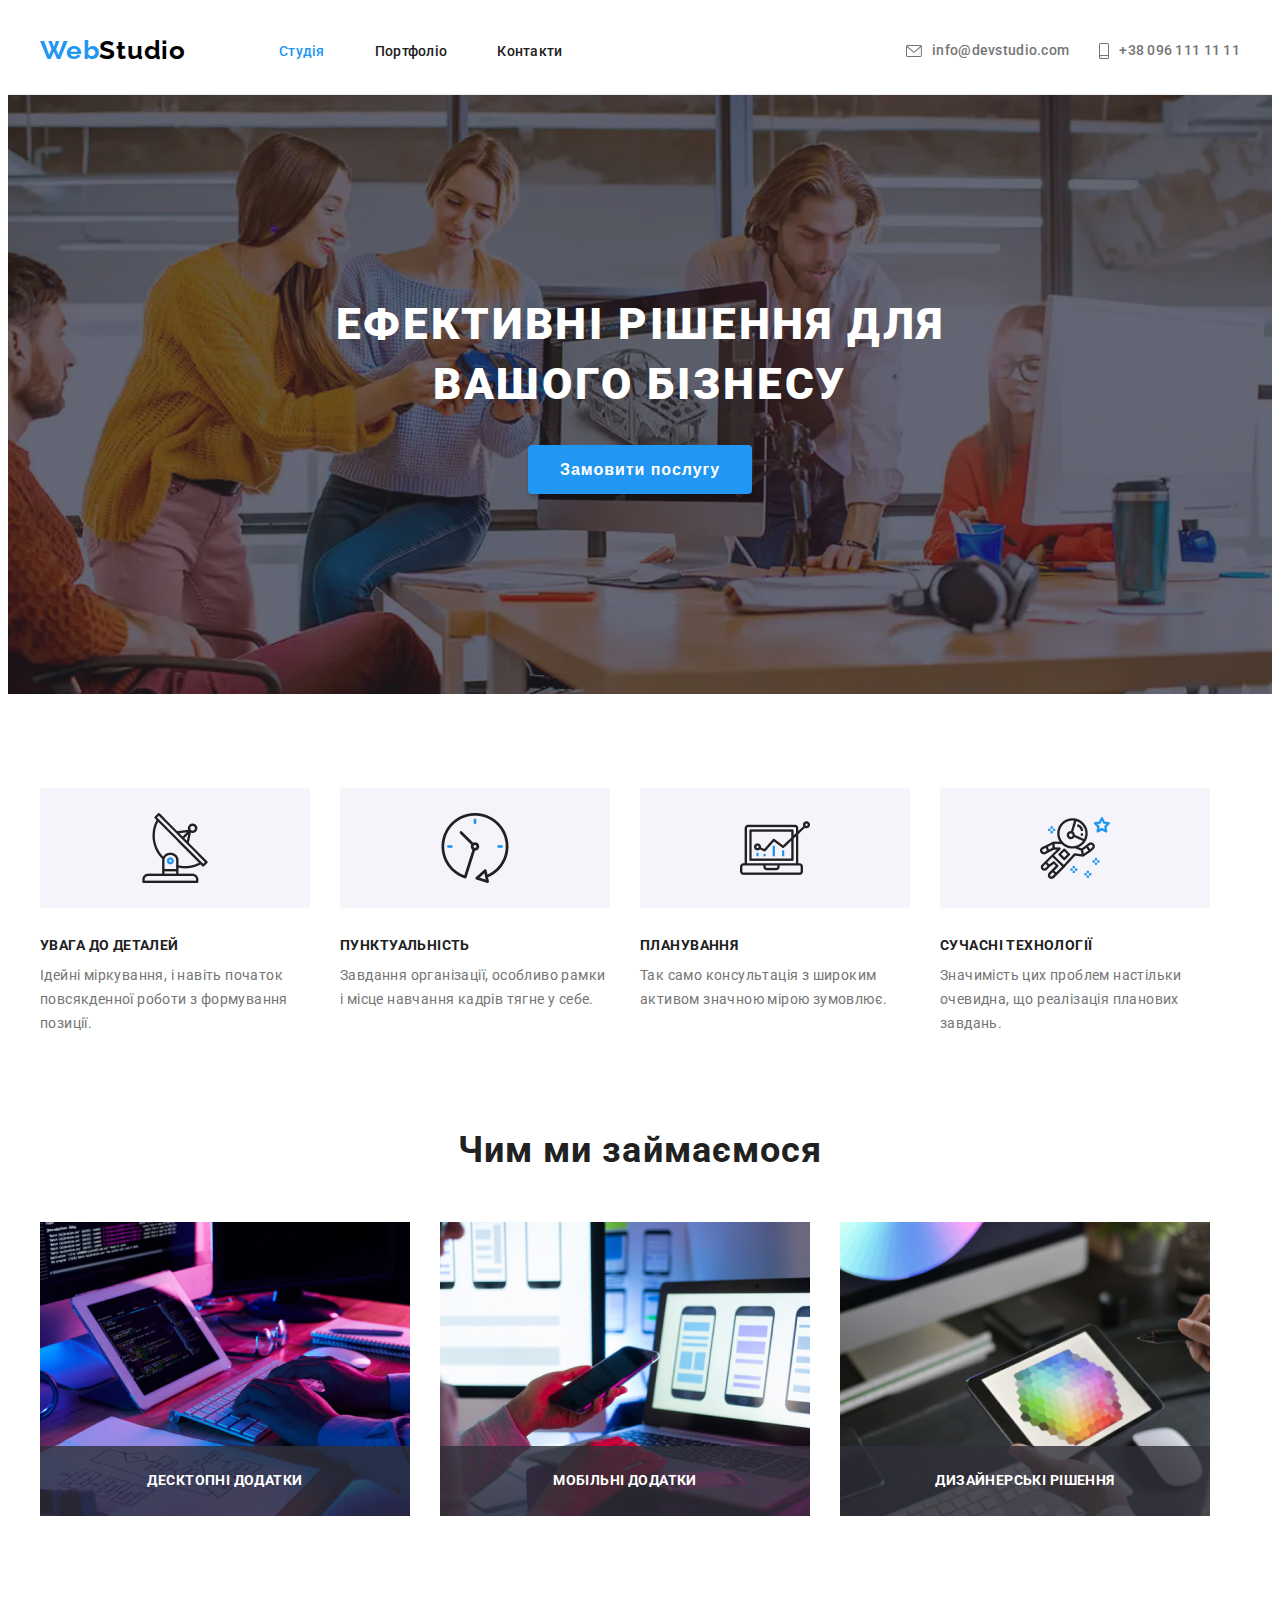
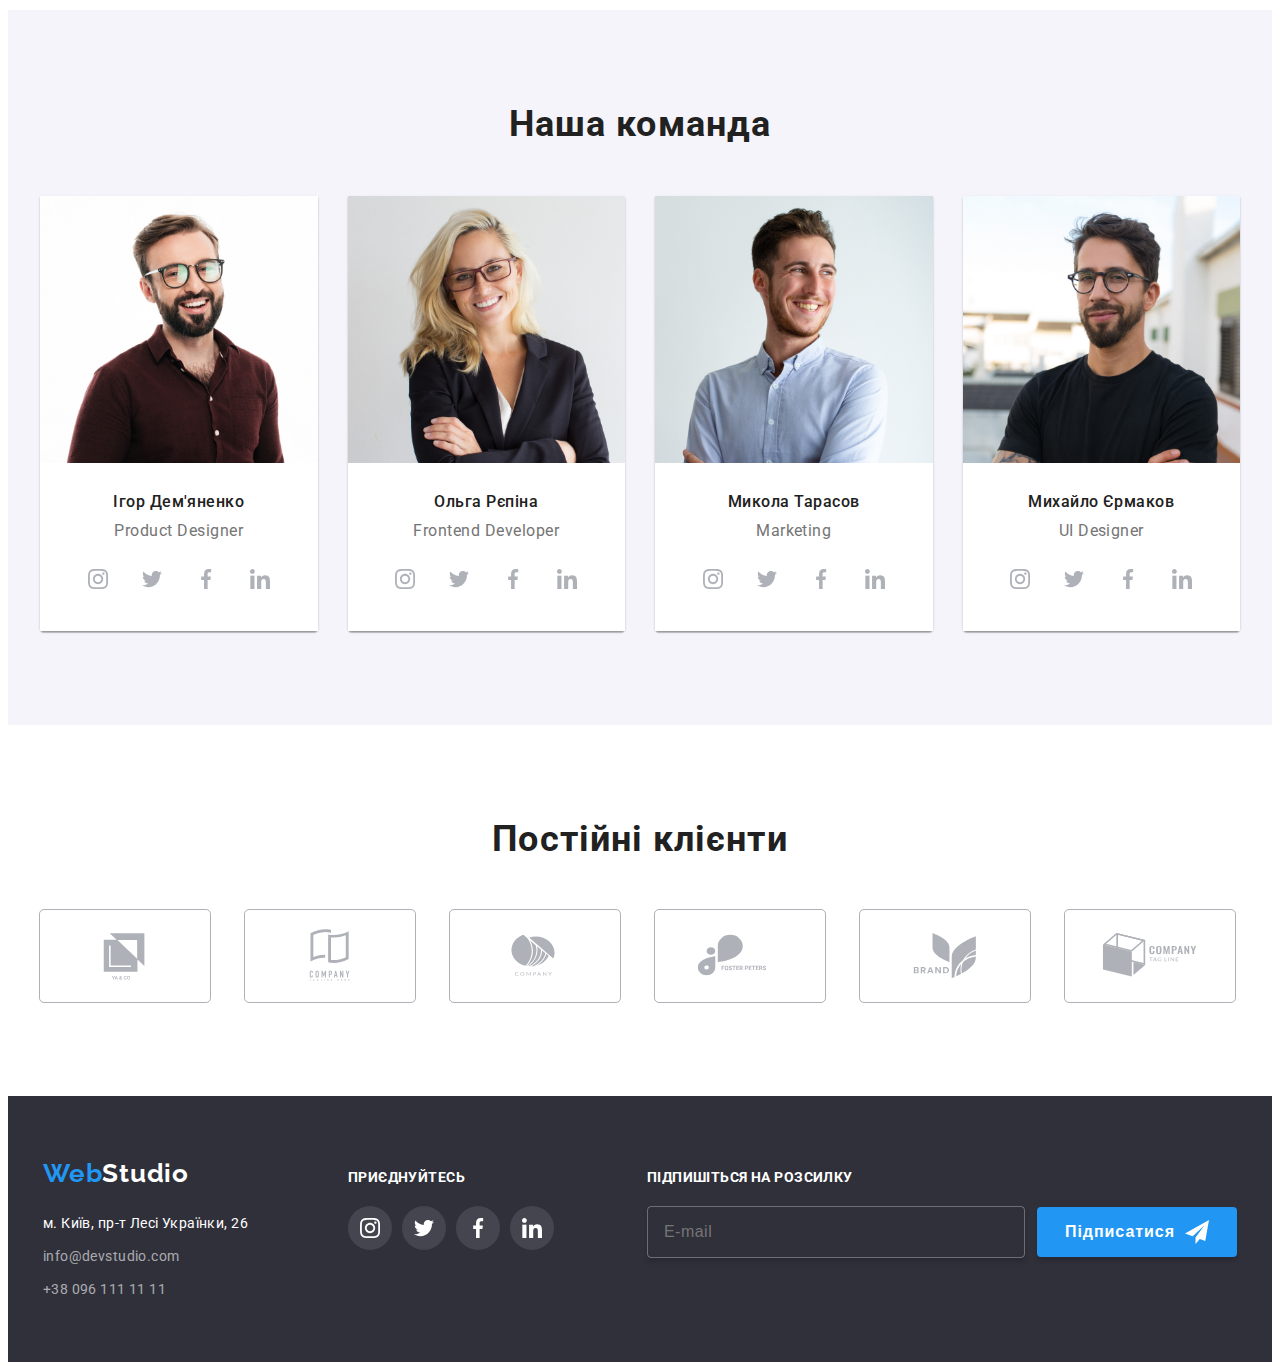
==== commit 59df3e02: "yu" ====
--- a/index.html
+++ b/index.html
@@ -275,49 +275,49 @@
           </ul>
         </div>
       </section>
-      <section class="svg">
-        <div class="container" data-aos="fade-down">
-          <h2 class="svg__hhh">Постійні клієнти</h2>
-          <ul class="svg__container">
-            <li class="client__itme">
-              <a href="" class="clants__link">
-                <svg class="clients__icon">
-                  <use href="./svg/symbol-defs.svg#icon-ya-co"></use>
-                </svg>
-              </a>
-            </li>
-            <li class="client__itme">
-              <a href="" class="clants__link">
-                <svg class="clients__icon">
-                  <use href="./svg/symbol-defs.svg#icon-company"></use>
-                </svg>
-              </a>
-            </li>
-            <li class="client__itme">
-              <a href="" class="clants__link">
-                <svg class="clients__icon">
-                  <use href="./svg/symbol-defs.svg#icon-group"></use>
-                </svg>
-              </a>
-            </li>
-            <li class="client__itme">
-              <a href="" class="clants__link">
-                <svg class="clients__icon">
-                  <use href="./svg/symbol-defs.svg#icon-foster"></use>
-                </svg>
-              </a>
-            </li>
-            <li class="client__itme">
-              <a href="" class="clants__link">
-                <svg class="clients__icon">
-                  <use href="./svg/symbol-defs.svg#icon-brand"></use>
-                </svg>
-              </a>
-            </li>
-            <li class="client__itme">
-              <a href="" class="clants__link">
-                <svg class="clients__icon">
-                  <use href="./svg/symbol-defs.svg#icon-kompany"></use>
+      <section class="client">
+        <div class="container">
+          <h2 class="client__title">Постійні клієнти</h2>
+          <ul class="client__list">
+            <li class="client__item">
+              <a href="" class="client__link">
+                <svg class="client__icon">
+                  <use href="./img/symbol-defs.svg#icon-yago"></use>
+                </svg>
+              </a>
+            </li>
+            <li class="client__item">
+              <a href="" class="client__link">
+                <svg class="client__icon">
+                  <use href="./img/symbol-defs.svg#icon-company"></use>
+                </svg>
+              </a>
+            </li>
+            <li class="client__item">
+              <a href="" class="client__link">
+                <svg class="client__icon">
+                  <use href="./img/symbol-defs.svg#icon-company1"></use>
+                </svg>
+              </a>
+            </li>
+            <li class="client__item">
+              <a href="" class="client__link">
+                <svg class="client__icon">
+                  <use href="./img/symbol-defs.svg#icon-foster"></use>
+                </svg>
+              </a>
+            </li>
+            <li class="client__item">
+              <a href="" class="client__link">
+                <svg class="client__icon">
+                  <use href="./img/symbol-defs.svg#icon-brand"></use>
+                </svg>
+              </a>
+            </li>
+            <li class="client__item">
+              <a href="" class="client__link">
+                <svg class="client__icon">
+                  <use href="./img/symbol-defs.svg#icon-tag-line"></use>
                 </svg>
               </a>
             </li>
@@ -399,7 +399,7 @@
         </div>
       </div>
     </footer>
-     <div class="backdrop is-hidden" data-modal>
+    <!-- <div class="backdrop is-hidden" data-modal>
       <div class="modal">
         <h2 class="modal__title">Залиште свої дані, ми вам передзвонимо</h2>
         <form class="modal__form">
@@ -462,11 +462,7 @@
           </button>
         </form>
       </div>
-    </div>
+    </div> -->
     <script src="./js/modal.js"></script>
-    <script src="https://unpkg.com/aos@2.3.1/dist/aos.js"></script>
-    <script>
-      AOS.init();
-    </script>
   </body>
 </html>
--- a/style/main.min.css
+++ b/style/main.min.css
@@ -1 +1 @@
-body{font-family:"Roboto"}.container{max-width:1200px;margin:0 auto;padding:0 15px}@media screen and (min-width: 480px){.container{width:480px}}@media screen and (min-width: 768px){.container{width:768px}}@media screen and (min-width: 1200px){.container{width:1200px}}ul{list-style:none;margin:0;padding:0}a{text-decoration:none}img{display:block;width:100%;height:auto;max-width:100%}h1,h2,h3,p{margin:0}.header{padding:10px 0;border-bottom:1px solid #ececec}@media screen and (min-width: 768px){.header{padding:21px 0}}@media screen and (min-width: 1200px){.header{padding:25px 0}}.header>.container{display:flex;align-items:center}.header__logo{color:#000;font-family:"Raleway";font-size:24px;font-weight:700;line-height:1.38;letter-spacing:.72px;margin-right:auto;animation:logo-scale 5000ms alternate infinite}@media screen and (min-width: 768px){.header__logo{margin-right:88px}}@media screen and (min-width: 1200px){.header__logo{font-size:26px;letter-spacing:.78px;margin-right:93px}}@keyframes logo-scale{0%{transform:scale(0.9)}100%{transform:scale(1.1)}}.header__color{color:#2196f3}.header__list{display:none;margin-left:auto}@media screen and (min-width: 768px){.header__list{display:flex;flex-direction:column;gap:10px}}@media screen and (min-width: 1200px){.header__list{flex-direction:row;gap:30px}}.header__item:nth-child(2) .header__icon{width:10px;height:16px}.header__link{display:flex;align-items:center;gap:10px}.header__link:hover .header__cell,.header__link:focus .header__cell{color:#2196f3}.header__link:hover .header__icon,.header__link:focus .header__icon{fill:#2196f3}.header__cell{color:#757575;font-size:14px;font-weight:500;line-height:1.14;letter-spacing:.28px;transition:color 250ms cubic-bezier(0.4, 0, 0.2, 1)}.header__icon{width:16px;height:12px;fill:#757575;transition:fill 250ms cubic-bezier(0.4, 0, 0.2, 1)}.nav{display:none}@media screen and (min-width: 768px){.nav{display:block}}.nav__list{display:flex;gap:50px}.nav__item{position:relative}.nav__link{color:#212121;font-size:14px;font-weight:500;line-height:1.14;letter-spacing:.28px;transition:color 250ms cubic-bezier(0.4, 0, 0.2, 1)}.nav__link:hover,.nav__link:focus{color:#2196f3}.curent{color:#2196f3}.curent::after{content:"";display:block;opacity:0;border-radius:2px;background-color:#2196f3;width:100%;height:4px;position:absolute;top:49px;left:0;transition:550ms cubic-bezier(0.4, 0, 0.2, 1);transform:scale(0)}.curent:hover::after{opacity:1;transform:scale(1)}.hero{padding-top:118px;padding-bottom:118px;background-image:linear-gradient(rgba(47, 48, 58, 0.4), rgba(47, 48, 58, 0.4)),url(../img/hero.webp);background-position:center;background-repeat:no-repeat;background-size:cover;text-align:center;overflow:hidden}@media screen and (min-width: 1200px){.hero{padding-top:200px;padding-bottom:200px}}.hero__title{color:#fff;text-align:center;font-size:26px;font-weight:900;line-height:1.36;letter-spacing:1.56px;text-transform:uppercase;width:100%;margin-left:auto;margin-right:auto;margin-bottom:30px;animation-name:title-move;animation-duration:2000ms}@media screen and (min-width: 480px){.hero__title{width:360px}}@media screen and (min-width: 1200px){.hero__title{font-size:44px;letter-spacing:2.64px;width:696px}}@keyframes title-move{0%{transform:translateX(-1500px) scale(0);color:#000}100%{transform:translateX(0) scale(1);color:#fff}}.hero__btn{color:#fff;text-align:center;font-size:16px;font-weight:700;line-height:1.87;letter-spacing:.96px;background-color:#2196f3;padding:10px 24px;border:none;border-radius:4px;box-shadow:0px 4px 4px 0px rgba(0,0,0,.15);animation-name:btn-move;animation-duration:2000ms}@media screen and (min-width: 1200px){.hero__btn{padding:10px 32px}}@keyframes btn-move{0%{transform:translateX(1500px) rotate(0) scale(0);color:#000;background-color:red}100%{transform:translateX(0) rotate(360deg) scale(1);color:#fff;background-color:#2196f3}}.advant{padding-top:60px}@media screen and (min-width: 1200px){.advant{padding-top:94px}}.advant__list{display:flex;flex-wrap:wrap;gap:30px}.advant__item::before{content:"";margin-bottom:30px;display:block;width:100%;height:120px;border-radius:4px;background-color:#f5f4fa;background-position:center;background-repeat:no-repeat}@media screen and (min-width: 480px){.advant__item::before{width:450px}}@media screen and (min-width: 768px){.advant__item::before{width:354px}}@media screen and (min-width: 1200px){.advant__item::before{width:270px}}.advant__item:first-child::before{background-image:url(../img/antenna.png)}.advant__item:nth-child(2)::before{background-image:url(../img/clock.png)}.advant__item:nth-child(3)::before{background-image:url(../img/diagram.png)}.advant__item:last-child::before{background-image:url(../img/astronaut.png)}.advant__title{color:#212121;font-size:14px;font-weight:700;line-height:1.14;letter-spacing:.42px;text-transform:uppercase;margin-bottom:10px;text-align:center}@media screen and (min-width: 768px){.advant__title{text-align:start}}.advant__text{width:100%;color:#757575;font-size:14px;font-weight:400;line-height:1.71;letter-spacing:.4px}@media screen and (min-width: 480px){.advant__text{width:450px}}@media screen and (min-width: 768px){.advant__text{width:354px}}@media screen and (min-width: 1200px){.advant__text{width:270px}}.work{display:none;padding-top:94px;padding-bottom:94px;text-align:center}@media screen and (min-width: 1200px){.work{display:block}}.work__title{color:#212121;text-align:center;font-size:36px;font-weight:700;line-height:1.16;letter-spacing:1.08px;margin-bottom:50px}.work__list{display:flex;gap:30px}.work__item{position:relative}.work__wrap{padding-top:27px;padding-bottom:27px;background-color:rgba(47,48,58,.8);position:absolute;bottom:0;left:0;width:100%}.work__deck{color:#fff;text-align:center;font-size:14px;font-weight:700;line-height:1.14;letter-spacing:.42px;text-transform:uppercase}.team{padding-top:60px;padding-bottom:60px;text-align:center;background-color:#f5f4fa}@media screen and (min-width: 1200px){.team{padding-top:94px;padding-bottom:94px}}.team__title{color:#212121;text-align:center;font-weight:700;margin-bottom:30px;font-size:28px;line-height:1.178571429;letter-spacing:.84px}@media screen and (min-width: 1200px){.team__title{margin-bottom:50px;line-height:1.16;letter-spacing:1.08px;font-size:36px}}.team__list{display:flex;gap:30px;flex-wrap:wrap}.team__item{flex-basis:100%;border-radius:0px 0px 4px 4px;box-shadow:0px 1px 3px 0px rgba(0,0,0,.12),0px 1px 1px 0px rgba(0,0,0,.14),0px 2px 1px 0px rgba(0,0,0,.2)}@media screen and (min-width: 480px){.team__item{flex-basis:100%}}@media screen and (min-width: 768px){.team__item{flex-basis:calc((100% - 30px)/2)}}@media screen and (min-width: 1200px){.team__item{flex-basis:calc((100% - 90px)/4)}}.team__img{width:100%}.team__wrap{padding-top:30px;padding-bottom:24px;background:#fff}@media screen and (min-width: 1200px){.team__wrap{padding-bottom:30px}}.team__name{color:#212121;text-align:center;font-size:16px;font-weight:500;line-height:1.18;letter-spacing:.48px;margin-bottom:10px}.team__taxt{color:#757575;text-align:center;font-size:16px;font-weight:400;line-height:1.18;letter-spacing:.48px;margin-bottom:16px}.team__items{display:flex;justify-content:center;gap:10px}.team__link{padding:12px 12px;border-radius:50%;display:flex;justify-content:center;align-items:center;transition-property:background-color;transition-duration:250ms;transition-timing-function:cubic-bezier(0.4, 0, 0.2, 1)}.team__link:hover,.team__link:focus{border:none;background-color:#2196f3;outline:0px solid #2196f3}.team__link:hover .team__icon,.team__link:focus .team__icon{fill:#fff}.team__icon{width:20px;height:20px;fill:#afb1b8;transition-property:fill;transition-duration:250ms;transition-timing-function:cubic-bezier(0.4, 0, 0.2, 1)}.footer{padding-top:60px;padding-bottom:60px;background-color:#2f303a}.footer>.container{display:flex;align-items:first baseline;flex-wrap:wrap;justify-content:center;flex-direction:column}@media screen and (min-width: 768px){.footer>.container{flex-direction:row}}.footer__wrapper{width:235px}.footer__logo{color:#fff;font-family:"Raleway";font-size:24px;font-weight:700;line-height:1.38;letter-spacing:.72px}@media screen and (min-width: 1200px){.footer__logo{font-size:26px;letter-spacing:.78px}}.footer__color{color:#2196f3}.footer__address{font-style:normal;margin-top:20px}@media screen and (min-width: 768px){.footer__box{margin-left:165px}}@media screen and (min-width: 1200px){.footer__box{margin-left:70px}}.footer__position{color:#fff;font-size:14px;font-weight:400;line-height:1.71;letter-spacing:.42px;margin-bottom:9px}.footer__list{display:flex;flex-direction:column;gap:9px;margin-top:9px}.footer__link{color:rgba(255,255,255,.6);font-size:14px;font-weight:400;line-height:1.71;letter-spacing:.42px}.footer__title{color:#fff;font-size:14px;font-weight:700;line-height:1.14;letter-spacing:.42px;text-transform:uppercase;margin-bottom:20px}.footer__items{display:flex;gap:10px}.footer__social{padding:12px;display:flex;justify-content:center;align-items:center;border-radius:50%;background-color:rgba(255,255,255,.1);transition-property:background-color;transition-duration:250ms;transition-timing-function:cubic-bezier(0.4, 0, 0.2, 1)}.footer__social:hover{background-color:#2196f3}.footer__icon{width:20px;height:20px;fill:#fff;transition-property:fill;transition-duration:250ms;transition-timing-function:cubic-bezier(0.4, 0, 0.2, 1)}.footer__block{margin-left:93px}.footer__subscribe{color:#fff;font-size:14px;font-weight:700;line-height:1.14;letter-spacing:.42px;text-transform:uppercase;margin-bottom:20px;display:inline-block}.footer__form{display:flex;align-items:center;gap:20px;flex-direction:column}@media screen and (min-width: 1200px){.footer__form{flex-direction:row;gap:12px}}.footer__input{color:rgba(255,255,255,.6);font-size:16px;font-weight:400;line-height:1.25;letter-spacing:.48px;padding-top:15px;padding-bottom:15px;padding-left:16px;border-radius:4px;border:1px solid rgba(255,255,255,.3);background:rgba(33,150,243,0);box-shadow:0px 4px 4px 0px rgba(0,0,0,.15);width:358px}.footer__btn{color:#fff;background-color:#2196f3;padding:10px 28px;text-align:center;font-size:16px;font-weight:700;line-height:1.87;letter-spacing:.96px;border-radius:4px;box-shadow:0px 4px 4px 0px rgba(0,0,0,.15);border:none;display:flex;align-items:center;gap:10px}.footer__plane{width:24px;height:24px;fill:#fff}.backdrop{position:fixed;display:flex;justify-content:center;align-items:center;top:0;left:0;width:100%;height:100%;background-image:linear-gradient(rgba(0, 0, 0, 0.5), rgba(0, 0, 0, 0.5));opacity:1;transition:opacity 400ms cubic-bezier(0.175, 0.885, 0.32, 1.275)}.is-hidden{opacity:0;pointer-events:none;visibility:hidden}.is-hidden .modal{transform:translate(0) rotate(360deg)}.modal{position:absolute;top:50%;left:50%;transform:translate(-50%, -50%);padding:40px;border-radius:4px;background:#fff;box-shadow:0px 1px 3px 0px rgba(0,0,0,.12),0px 1px 1px 0px rgba(0,0,0,.14),0px 2px 1px 0px rgba(0,0,0,.2);transition:visibility 400ms cubic-bezier(0.175, 0.885, 0.32, 1.275),opacity 400ms cubic-bezier(0.175, 0.885, 0.32, 1.275),box-shadow 400ms cubic-bezier(0.175, 0.885, 0.32, 1.275),transform 1s}.modal__title{color:#212121;text-align:center;font-size:20px;font-weight:700;line-height:1.15;letter-spacing:.6px;margin-bottom:12px;text-align:center}.modal__form{font-size:20px}.modal__box{position:relative}.modal__label{color:#757575;font-size:12px;font-weight:400;line-height:1.16;letter-spacing:.12px}.modal__icon{width:18px;height:18px;fill:#212121;position:absolute;top:55%;left:14px}.modal__input{display:block;margin-top:4px;margin-bottom:10px;width:100%;height:40px;border-radius:4px;border:1px solid rgba(33,33,33,.2);outline:rgba(0,0,0,0);padding:11px 12px 11px 42px;font-size:14px}.modal__input:hover,.modal__input:focus{border:1px solid #2196f3}.modal__input:hover+.modal__icon,.modal__input:focus+.modal__icon{fill:#2196f3}.modal__coment{display:block;margin-top:4px;margin-bottom:20px;padding:12px 16px;border-radius:4px;border:1px solid rgba(33,33,33,.2);width:100%;height:120px;color:rgba(117,117,117,.5);font-size:12px;font-weight:400;line-height:1.16;letter-spacing:.12px;resize:none;outline:rgba(0,0,0,0);font-size:14px}.modal__coment:focus{border-color:#2196f3}.modal__wrap{display:flex;align-items:center;gap:4px;margin-left:12px;margin-right:11px}.modal__checked{display:flex;align-items:center}.modal__check{width:16px;height:15px}.modal__span{color:#757575;font-size:14px;font-weight:400;line-height:1.71;letter-spacing:.42px;margin-left:8px}.modal__link{color:#2196f3;font-size:14px;font-weight:400;line-height:24px;letter-spacing:.42px;text-decoration-line:underline}.modal__btn{color:#fff;text-align:center;font-size:16px;font-weight:700;line-height:1.87;letter-spacing:.96px;padding:10px 52px;background-color:#2196f3;border:none;border-radius:4px;box-shadow:0px 4px 4px 0px rgba(0,0,0,.15);display:block;margin-left:auto;margin-right:auto;margin-top:30px}.btn__close{position:absolute;top:8px;right:8px;background-color:rgba(0,0,0,0);width:30px;height:30px;border-radius:50%;border:1px solid rgba(0,0,0,.1);outline:rgba(0,0,0,0);display:flex;justify-content:center;align-items:center}.btn__close:hover,.btn__close:focus{cursor:pointer}.btn__close:hover .form__close,.btn__close:focus .form__close{fill:#2196f3}.form__close{width:18px;height:18px;fill:#000}.offers{padding-top:94px;padding-bottom:94px;display:flex;gap:30px;padding-left:0px;padding-right:0px;flex-wrap:wrap;border-top:#ececec solid 1px}.offers__title{color:var(--main-text);font-size:18px;font-style:normal;font-weight:700;line-height:36px;letter-spacing:1.08px}.offers__subtitle{color:#757575;font-size:16px;font-style:normal;font-weight:400;line-height:30px;letter-spacing:.48px;padding-bottom:20px;padding-left:24px}.offers__ul{display:flex;flex-wrap:wrap;gap:30px}.offers__title{margin-bottom:4px;padding-top:20px;padding-left:24px}body{font-family:"Roboto"}.effective-caption{width:696px;color:var(--title-color);text-align:center;line-height:60px;font-size:44px;font-weight:900;line-height:136.364%;letter-spacing:2.64px;margin-left:auto;margin-right:auto;margin-bottom:30px;text-transform:uppercase}.header__logo{color:var(--logo-colot);font-family:"Raleway";font-size:26px;font-weight:700;letter-spacing:.78px;margin-right:93px}.web{color:var(--akcen-tcolor);font-family:"Raleway";font-size:26px;font-weight:700;letter-spacing:.78px}.contact__list{display:flex;gap:30px;color:var(--et-textcolor);font-size:14px;font-weight:500;letter-spacing:.28px;margin-left:auto}.ability__heading{color:var(--main-text);line-height:16px;font-size:14px;font-weight:700;letter-spacing:.42px;text-transform:uppercase;margin-bottom:10px}.ability__subtitle{color:var(--et-textcolor);line-height:24px;font-size:14px;font-weight:400;line-height:171.429%;letter-spacing:.42px}.engaged-title{line-height:42px;color:var(--main-text);text-align:center;font-size:36px;font-weight:700;letter-spacing:1.08px;margin-bottom:50px}.command__subject{color:var(--main-text);text-align:center;line-height:42px;font-size:36px;font-weight:700;letter-spacing:1.08px;margin-bottom:50px}.command__name{color:var(--main-text);text-align:center;line-height:19px;font-size:16px;font-weight:500;letter-spacing:.48px}.effective{background-color:#2f303a;text-align:center}a{color:var(--main-text);font-size:14px;font-weight:500;letter-spacing:.28px}.img{color:var(--main-text);text-align:center;font-size:16px;font-weight:500;letter-spacing:.48px}.command__profession{margin-top:10px;line-height:19px;color:var(--et-textcolor);text-align:center;font-size:16px;font-weight:400;line-height:normal;letter-spacing:.48px}.contact-link{display:flex;align-items:center;color:var(--et-textcolor);font-size:14px;font-weight:500;line-height:normal;letter-spacing:.28px}.footer{background:var(--footer-background)}.contact-link{color:var(--et-textcolor);font-size:14px;font-weight:500;line-height:normal;letter-spacing:.28px}.nav__link{color:var(--main-text);font-size:14px;font-weight:500;line-height:normal;letter-spacing:.28px;transition-property:color}.command{background:#f5f4fa}[type=a]:hover{background-color:var(--title-color);color:var(--akcen-tcolor)}.container{width:1200px;margin-left:auto;margin-right:auto;padding-left:15px;padding-right:15px}.nav__list{display:flex;gap:50px}.webstudio-foter{line-height:normal;line-height:normal;display:flex;color:var(--title-color);font-family:"Raleway";font-size:26px;font-weight:700;letter-spacing:.78px;margin-bottom:20px;display:flex;margin-left:auto;margin-right:auto;padding-left:1px}#header{padding-top:24px;padding-bottom:25px}.effective{padding-top:200px;padding-bottom:200px}.ability{padding-top:94px;padding-bottom:94px}.engaged{padding-bottom:94px}.command{padding-top:94px;padding-bottom:94px}.footer{padding-top:60px;padding-bottom:60px}.header-box{display:flex;align-items:center}.engaged-list{display:flex;justify-content:space-around;gap:30px}.command__items{display:flex;justify-content:space-around;gap:30px}.ability__items{gap:30px;display:flex}.bacraud-robotnik{background-color:var(--color)}.address-wylica{display:flex;flex-direction:column;color:rgba(255,255,255,.6);font-size:14px;font-weight:400;line-height:171.429%;letter-spacing:.42px}.addr-nomer{display:flex;flex-direction:column;color:var(--et-textcolor);font-size:14px;font-weight:500;line-height:normal;letter-spacing:.28px}.addr-emeil{display:flex;flex-direction:column;color:var(--et-textcolor);font-size:14px;font-weight:500;line-height:normal;letter-spacing:.28px;margin-bottom:9px;margin-top:9px}.addr{display:flex;flex-direction:column}.bacraud-robotnik{padding-top:30px;padding-bottom:30px}.engaged-img{flex-basis:calc((100% - 60px)/3);position:relative}.command__item{flex-basis:calc((100% - 90px)/4)}#vec::before{content:"";display:block;width:270px;height:120px;background-color:var(--tem-background);margin-bottom:30px;background-image:url(../img/vector.png);background-repeat:no-repeat;background-position:center}#clo::before{content:"";display:block;width:270px;height:120px;background-color:var(--tem-background);margin-bottom:30px;background-image:url(../img/clock.png);background-repeat:no-repeat;background-position:center}#dia::before{content:"";display:block;width:270px;height:120px;background-color:var(--tem-background);margin-bottom:30px;background-image:url(../img/diagram.png);background-repeat:no-repeat;background-position:center}#ast::before{content:"";display:block;width:270px;height:120px;background-color:var(--tem-background);margin-bottom:30px;background-image:url(../img/astronaut.png);background-repeat:no-repeat;background-position:center}html{box-shadow:5px 5px;color:var(--logo-colot)}.command__item{box-shadow:0px 1px 3px 0px rgba(0,0,0,.12),0px 1px 1px 0px rgba(0,0,0,.14),0px 2px 1px 0px rgba(0,0,0,.2)}.effective{background-image:linear-gradient(rgba(47, 48, 58, 0.4), rgba(47, 48, 58, 0.4)),url(../img/img.png);background-repeat:no-repeat;background-position:center;background-size:cover}#sty{color:var(--akcen-tcolor);border:var(--akcen-tcolor) 2px}.svg__container{display:flex;justify-content:center;align-items:center;gap:30px;padding:0;margin:0;color:#212121}.svg__hhh{text-align:center;font-family:"Roboto";font-style:normal;line-height:normal;letter-spacing:1.08px;margin-bottom:50px}.client__itme{display:inline-flex}.clients__icon{width:170px;height:92px;fill:#333;transition:transform .3s,fill .3s;fill:#afb1b8;border-radius:4px;border:1px solid #afb1b8;padding-left:32px;padding-right:32px;padding-top:16px;padding-bottom:16px}.clients__icon:hover{fill:#007bff}.sos__item{border-radius:100%;display:flex;display:inline-flex;align-items:center;text-decoration:none;width:44px;height:44px;display:flex;justify-content:center;transition-property:background-color,color}.hh-sos{width:231px;color:#fff;font-family:"Roboto";font-size:14px;font-style:normal;font-weight:700;line-height:normal;letter-spacing:.42px;text-transform:uppercase;margin-bottom:20px}.contact-link:hover,.contact-link:focus{color:#2196f3}.contact-link:hover .contact__icon,.contact-link:focus .contact__icon{fill:#2196f3}.contact__icon:hover,.contact__icon:focus{fill:#2196f3}.contact__icon{margin-right:10px;width:16px;height:16px;fill:#afb1b8;transition:fill .3s}.contact-link:hover .contact__icon{fill:#2196f3}.clients__icon:hover{border:1px solid #2196f3}.command__sos{display:flex;justify-content:center;gap:10px;margin-top:28px}.address{display:flex}.svg{padding-bottom:94px;padding-top:94px}.clants__link:focus .clients__icon{fill:#2196f3}.addr-ul{margin-right:70px;height:40;text-align:left;padding-left:215px}.qwer{display:flex;gap:10px;align-items:center}.helpp{display:flex;width:241px;align-items:center;flex-direction:column}.containerrr{width:1200px;margin-left:auto;margin-right:auto;padding-left:15px;padding-right:15px}.effective__captionnn{width:696px;color:var(--title-color);text-align:center;line-height:60px;font-size:44px;font-weight:900;line-height:136.364%;letter-spacing:2.64px;margin-left:auto;margin-right:auto;margin-bottom:30px;text-transform:uppercase}.addr-list{line-height:normal;padding-left:70px}.text-subtitle{width:100%;color:#fff;text-align:center;font-family:"Roboto";font-size:14px;font-style:normal;font-weight:700;line-height:normal;letter-spacing:.42px;text-transform:uppercase;position:absolute;background:rgba(47,48,58,.8);bottom:0;z-index:1;padding:27px}.rozsulka{width:558px;display:flex;position:relative}.roz-h{position:absolute;right:0px;margin-left:500px}.rozsulka-li{position:absolute;left:100px}.modal{width:528px;border-radius:4px;background:#fff;box-shadow:0px 1px 3px 0px rgba(0,0,0,.12),0px 1px 1px 0px rgba(0,0,0,.14),0px 2px 1px 0px rgba(0,0,0,.2);position:absolute;top:50%;left:50%;transform:translate(-50%, -50%);padding:40px}.modal-close{height:30px;background-color:rgba(0,0,0,0);border-radius:50%;display:flex;justify-content:center;align-items:center;outline:1px solid rgba(0,0,0,.2);border:none;position:absolute;right:8px;top:8px}.modal-close:hover .modal-buttonsvg,.modal-close:focus .modal-buttonsvg{fill:#2196f3}.modal-buttonsvg{width:18px;height:18px}.modal-title{color:#212121;text-align:center;font-family:"Roboto";font-size:20px;font-style:normal;font-weight:700;line-height:normal;letter-spacing:.6px;margin-bottom:12px}.modal-libe{color:#757575;font-family:"Roboto";font-size:12px;font-style:normal;font-weight:400;line-height:normal;letter-spacing:.12px}.modal-input{width:448px;height:40px;border-radius:4px;border:1px solid rgba(33,33,33,.2);margin-top:4px;margin-bottom:10px;padding-left:42px}.modal-input:hover,.modal-input:focus{border:none;outline:1px solid #2196f3}.modal-input:hover+.modal-svg,.modal-input:focus+.modal-svg{fill:#2196f3}.modal-coment{margin-top:4px;width:448px;height:120px;border-radius:4px;border:1px solid rgba(33,33,33,.2);resize:none;padding-left:16px;padding-right:16px;padding-top:12px;padding-bottom:12px}.checkbox-prim{color:#757575;font-family:"Roboto";font-size:14px;font-style:normal;font-weight:400;line-height:24px;letter-spacing:.42px;margin-left:9px}.modal-link{color:#2196f3;font-family:"Roboto";font-size:14px;font-style:normal;font-weight:400;line-height:24px;letter-spacing:.42px;text-decoration-line:underline;text-decoration-style:solid;-webkit-text-decoration-skip-ink:none;text-decoration-skip-ink:none;text-decoration-thickness:auto;text-underline-offset:auto;text-underline-position:from-font}.modal-chek{display:flex;justify-content:center;margin-top:20px}.model-botun{padding:10px 52px;border-radius:4px;background:#2196f3;box-shadow:0px 4px 4px 0px rgba(0,0,0,.15);color:#fff;text-align:center;font-family:"Roboto";font-size:16px;font-style:normal;font-weight:700;line-height:30px;letter-spacing:.96px;border:none;margin-top:30px;display:block;margin-left:auto;margin-right:auto}.modal-svg{width:18px;height:18px;position:absolute;top:50%;transform:translateY(-60%);left:12px}.model-wrap{position:relative}.subscription-box{background:#2f303a;text-align:center;border-radius:8px}.subscription-box h2{margin-right:85px;color:#fff;margin-bottom:20px;font-size:1.5rem;font-family:"Roboto";font-size:14px;font-style:normal;font-weight:700;line-height:normal;letter-spacing:.42px;text-transform:uppercase}.subscription-form{display:flex;align-items:center;justify-content:center;gap:10px}.subscription-form input[type=email]{padding:10px;border:none;border-radius:4px;width:358px;height:50px;box-shadow:inset 0 1px 3px rgba(0,0,0,.1);font-size:1rem;border-radius:4px;border:1px solid rgba(255,255,255,.3);background:#2f303a;box-shadow:0px 4px 4px 0px rgba(0,0,0,.15)}.subscription-form button{padding-top:15px;padding-bottom:15px;padding-left:28px;padding-right:28px;border:none;border-radius:4px;background-color:#2196f3;color:#fff;font-size:1rem;cursor:pointer;display:flex;align-items:center;gap:5px}.subscription-form svg{fill:#fff}.hety{padding-right:230px}.pid{fill:#fff;width:24px;height:24px}.nav__link:hover{-webkit-text-decoration:underline #2196f3;text-decoration:underline #2196f3;text-decoration-color:#2196f3;text-decoration-thickness:4px;text-underline-offset:32px;border-radius:2px;transition-property:text-decoration-color,text-decoration-thickness,text-underline-offset,-webkit-text-decoration;transition-property:text-decoration,text-decoration-color,text-decoration-thickness,text-underline-offset;transition-property:text-decoration,text-decoration-color,text-decoration-thickness,text-underline-offset,-webkit-text-decoration}.contact-link{transition-duration:250ms;transition-timing-function:cubic-bezier(0.4, 0, 0.2, 1);transition-property:color}svg{transition-duration:250ms;transition-timing-function:cubic-bezier(0.4, 0, 0.2, 1);transition-property:fill}.clients__icon{transition-duration:250ms;transition-timing-function:cubic-bezier(0.4, 0, 0.2, 1);transition-property:color,border}.contact__icon{transition-duration:250ms;transition-timing-function:cubic-bezier(0.4, 0, 0.2, 1);transition-property:fill}.clients__icon{transition-duration:250ms;transition-timing-function:cubic-bezier(0.4, 0, 0.2, 1);transition-property:fill}.clients__icon{transition-duration:250ms;transition-timing-function:cubic-bezier(0.4, 0, 0.2, 1);transition-property:fill}.koma{margin-top:45px;position:absolute;right:120px;transform:translateY(-50%)}.koma .-sos-foter{background-color:rgba(255,255,255,.1)}.koma{margin-right:90px}body{font-family:"Roboto"}[type=a]:hover{color:var(--akcen-tcolor)}a{color:#757575}[type=button]:hover{color:var(--title-color);background-color:#2196f3;box-shadow:0px 3px 1px 0px rgba(0,0,0,.1),0px 1px 2px 0px rgba(0,0,0,.08),0px 2px 2px 0px rgba(0,0,0,.12)}.item__spusok{color:var(--main-text);text-align:center;font-size:16px;font-weight:500;line-height:26px;letter-spacing:.48px}:root{--akcen-tcolor:#2196F3;--logo-colot:#000;--main-text:#212121;--et-textcolor:#757575;--title-color:#FFFFFF;--tem-background:#F5F4FA;--footer-background:#2F303A;--adres-color:rgba(255, 255, 255, 0.60);--line-color:#ECECEC;--borter-color:#EEEEEE;--background: rgb(10, 14, 243);--color: rgb(255, 255, 255);--background2: rgb(0, 0, 0);--background3: rgb(190, 192, 196)}.nav__list{color:var(--main-text);font-size:14px;font-style:1.1;font-weight:500;letter-spacing:.28px}.contact__list{display:flex;gap:50px;color:var(--et-textcolor);font-size:14px;font-weight:500;letter-spacing:.28px;margin-left:auto}.button{color:var(--title-color);text-align:center;font-family:"Roboto";font-size:16px;font-style:1.9;font-weight:700;line-height:187.5%;letter-spacing:.96px;transition-property:background-color,box-shadow,border,color,background}button{transition-property:background-color,box-shadow,border,color,background}body{font-family:"Roboto"}.addr{color:rgba(255,255,255,.6);font-family:"Roboto";font-size:14px;font-style:1.7;font-weight:400;line-height:171.429%;letter-spacing:.42px}.address-wylica{color:rgba(255,255,255,.6);font-family:"Roboto";font-size:14px;font-style:1.7;font-weight:400;line-height:171.429%;letter-spacing:.42px}main{background-color:#fff}header{background-color:#fff}html{background-color:var(--footer-background)}.header__logo{color:var(--logo-colot);font-family:"Raleway";font-size:26px;font-weight:700;letter-spacing:.78px;margin-right:93px}.web{color:var(--akcen-tcolor);font-family:"Raleway";font-size:26px;font-weight:700;letter-spacing:.78px}.addr-link{color:var(--et-textcolor);font-family:"Roboto";font-size:14px;font-style:normal;font-weight:500;line-height:normal;letter-spacing:.28px}.nav__link{color:var(--main-text);font-size:14px;font-weight:500;line-height:normal;letter-spacing:.28px}.nav__list{display:flex;gap:50px}.footer{background:#2f303a}.contact-link{color:var(--et-textcolor);font-family:"Roboto";font-size:14px;font-style:normal;font-weight:500;line-height:normal;letter-spacing:.28px}.container{width:1200px;margin-left:auto;margin-right:auto}.webstudio-foter{color:var(--title-color);font-family:"Raleway";font-size:26px;font-weight:700;letter-spacing:.78px}.item__spusok{color:var(--main-text);text-align:center;font-size:16px;font-weight:500;line-height:162.5%;letter-spacing:.48px;display:inline;list-style:none}.spusok{display:flex;margin-bottom:50 px;align-items:center;gap:8px;justify-content:center}.footer{padding-top:60px;padding-bottom:60px}.header-port{padding-top:24px;padding-bottom:25px}.nav__list{display:flex;gap:50px}.header-box{display:flex;align-items:center}button{border:none;border-radius:4px;padding:6px 22px;flex-shrink:0;margin-right:auto;margin-left:auto}.address-wylica{display:flex;flex-direction:column;color:rgba(255,255,255,.6);font-size:14px;font-weight:400;line-height:171.429%;letter-spacing:.42px}.addr-nomer{display:flex;flex-direction:column;color:var(--et-textcolor);font-size:14px;font-weight:500;line-height:normal;letter-spacing:.28px}.addr-emeil{display:flex;flex-direction:column;color:var(--et-textcolor);font-size:14px;font-weight:500;line-height:normal;letter-spacing:.28px;margin-bottom:9px;margin-top:9px}.addr{display:flex;flex-direction:column}.webstudio-foter{display:flex;color:var(--title-color);font-family:"Raleway";font-size:26px;font-weight:700;letter-spacing:.78px;margin-bottom:20px;display:flex;margin-left:auto;margin-right:auto;padding-left:1px}.offers__ul{gap:30px;padding-left:0px;padding-right:0px}.offers{display:flex;gap:30px;padding-left:0px;padding-right:0px;flex-wrap:wrap;border-top:var(--line-color) solid 1px}img{width:100%}.offers__item{flex-basis:calc((100% - 60px)/3);outline:1px solid var(--borter-color);position:relative}img{width:100%}.spusok{margin-bottom:34px}.address{font-family:"Roboto"}[type=li]:hover{box-shadow:0px 1px 1px 0px rgba(0,0,0,.12),0px 4px 4px 0px rgba(0,0,0,.06),1px 4px 6px 0px rgba(0,0,0,.16)}#port{color:var(--akcen-tcolor);border:var(--akcen-tcolor) 2px}.offers-z{color:#fff;font-family:"Roboto";font-size:18px;font-style:normal;font-weight:400;line-height:28px;letter-spacing:.54px;position:absolute;bottom:110px;padding-top:63px;padding-left:24px;padding-right:24px;background:rgba(33,150,243,.9);width:370px;height:110px;opacity:0;transition-duration:250ms;transition-timing-function:cubic-bezier(0.4, 0, 0.2, 1);transition-property:background-color,color,left,opacity,transform;transform:translateY(100%);overflow:hidden}.offers__item:hover .offers-z{opacity:1;transform:translateY(0);height:294px}.text{width:100%;color:#fff;text-align:center;font-family:"Roboto";font-size:14px;font-style:normal;font-weight:700;line-height:normal;letter-spacing:.42px;text-transform:uppercase;position:absolute;background:rgba(47,48,58,.8);bottom:0;z-index:1;padding:27px}.a__sos{display:flex;display:inline-flex;align-items:center;text-decoration:none;width:44px;height:44px;justify-content:center;transition-property:background-color,color;transition-duration:250ms;transition-timing-function:cubic-bezier(0.4, 0, 0.2, 1)}.a__sos:hover,.a__sos:focus{display:flex;height:44px;width:44px;justify-content:center;border-radius:50%;background-color:#2196f3}.a__sos:hover .icon-sos,.a__sos:focus .icon-sos{fill:#fff}.icon-item{margin-right:10px;width:16px;height:16px;fill:#757575;transition:fill .3s}.header-box{display:flex;align-items:center}.nav-list{display:flex;gap:50px}.sos__item:hover .sos__icon{fill:#f5f4fa}.name{width:448px;height:40px;border-radius:4px;border:1px solid rgba(33,33,33,.2);margin-left:41px;margin-top:4px;background-color:rgba(0,0,0,0)}.comment{margin-left:41px;margin-top:4px;width:448px;height:120px;border-radius:4px;border:1px solid rgba(33,33,33,.2)}.dogovor{display:flex;margin-left:41px;margin-top:20px}.dogovor-p{padding-left:9px;color:#757575;font-family:"Roboto";font-size:14px;font-style:normal;font-weight:400;line-height:24px;letter-spacing:.42px;display:inline}.dogovor-span{color:#2196f3;text-decoration:underline;display:inline}.name:hover,.name:focus,.comment:hover,.comment:focus{border:1px solid #2196f3}.agree{width:16px;display:inline}.model-close:hover .model-buton,.model-close:focus .model-buton{fill:#2196f3}.is-hidden{opacity:0;pointer-events:none;visibility:hidden}.nav{position:relative}.beckdrop{position:fixed;top:0;left:0;right:0;bottom:0;background:rgba(0,0,0,.2);display:flex;align-items:center;justify-content:center;opacity:1}body{background-color:#fff}svg{transition-duration:250ms;transition-timing-function:cubic-bezier(0.4, 0, 0.2, 1);transition-property:fill}.nav__link,.sos__item,.nav__link:hover,.button,button{transition-duration:250ms;transition-timing-function:cubic-bezier(0.4, 0, 0.2, 1)}.svg{padding-bottom:94px;padding-top:94px}.svg__container{display:flex;gap:30px;padding:0;margin:0;color:#212121}.svg__hhh{text-align:center;font-family:"Roboto";font-style:normal;line-height:normal;letter-spacing:1.08px;margin-bottom:50px}/*# sourceMappingURL=main.min.css.map */+body{font-family:"Roboto"}.container{max-width:1200px;margin:0 auto;padding:0 15px}@media screen and (min-width: 480px){.container{width:480px}}@media screen and (min-width: 768px){.container{width:768px}}@media screen and (min-width: 1200px){.container{width:1200px}}ul{list-style:none;margin:0;padding:0}a{text-decoration:none}img{display:block;width:100%;height:auto;max-width:100%}h1,h2,h3,p{margin:0}.header{padding:10px 0;border-bottom:1px solid #ececec}@media screen and (min-width: 768px){.header{padding:21px 0}}@media screen and (min-width: 1200px){.header{padding:25px 0}}.header>.container{display:flex;align-items:center}.header__logo{color:#000;font-family:"Raleway";font-size:24px;font-weight:700;line-height:1.38;letter-spacing:.72px;margin-right:auto;animation:logo-scale 5000ms alternate infinite}@media screen and (min-width: 768px){.header__logo{margin-right:88px}}@media screen and (min-width: 1200px){.header__logo{font-size:26px;letter-spacing:.78px;margin-right:93px}}@keyframes logo-scale{0%{transform:scale(0.9)}100%{transform:scale(1.1)}}.header__color{color:#2196f3}.header__list{display:none;margin-left:auto}@media screen and (min-width: 768px){.header__list{display:flex;flex-direction:column;gap:10px}}@media screen and (min-width: 1200px){.header__list{flex-direction:row;gap:30px}}.header__item:nth-child(2) .header__icon{width:10px;height:16px}.header__link{display:flex;align-items:center;gap:10px}.header__link:hover .header__cell,.header__link:focus .header__cell{color:#2196f3}.header__link:hover .header__icon,.header__link:focus .header__icon{fill:#2196f3}.header__cell{color:#757575;font-size:14px;font-weight:500;line-height:1.14;letter-spacing:.28px;transition:color 250ms cubic-bezier(0.4, 0, 0.2, 1)}.header__icon{width:16px;height:12px;fill:#757575;transition:fill 250ms cubic-bezier(0.4, 0, 0.2, 1)}.nav{display:none}@media screen and (min-width: 768px){.nav{display:block}}.nav__list{display:flex;gap:50px}.nav__item{position:relative}.nav__link{color:#212121;font-size:14px;font-weight:500;line-height:1.14;letter-spacing:.28px;transition:color 250ms cubic-bezier(0.4, 0, 0.2, 1)}.nav__link:hover,.nav__link:focus{color:#2196f3}.curent{color:#2196f3}.curent::after{content:"";display:block;opacity:0;border-radius:2px;background-color:#2196f3;width:100%;height:4px;position:absolute;top:49px;left:0;transition:550ms cubic-bezier(0.4, 0, 0.2, 1);transform:scale(0)}.curent:hover::after{opacity:1;transform:scale(1)}.hero{padding-top:118px;padding-bottom:118px;background-image:linear-gradient(rgba(47, 48, 58, 0.4), rgba(47, 48, 58, 0.4)),url(../img/hero.webp);background-position:center;background-repeat:no-repeat;background-size:cover;text-align:center;overflow:hidden}@media screen and (min-width: 1200px){.hero{padding-top:200px;padding-bottom:200px}}.hero__title{color:#fff;text-align:center;font-size:26px;font-weight:900;line-height:1.36;letter-spacing:1.56px;text-transform:uppercase;width:100%;margin-left:auto;margin-right:auto;margin-bottom:30px;animation-name:title-move;animation-duration:2000ms}@media screen and (min-width: 480px){.hero__title{width:360px}}@media screen and (min-width: 1200px){.hero__title{font-size:44px;letter-spacing:2.64px;width:696px}}@keyframes title-move{0%{transform:translateX(-1500px) scale(0);color:#000}100%{transform:translateX(0) scale(1);color:#fff}}.hero__btn{color:#fff;text-align:center;font-size:16px;font-weight:700;line-height:1.87;letter-spacing:.96px;background-color:#2196f3;padding:10px 24px;border:none;border-radius:4px;box-shadow:0px 4px 4px 0px rgba(0,0,0,.15);animation-name:btn-move;animation-duration:2000ms}@media screen and (min-width: 1200px){.hero__btn{padding:10px 32px}}@keyframes btn-move{0%{transform:translateX(1500px) rotate(0) scale(0);color:#000;background-color:red}100%{transform:translateX(0) rotate(360deg) scale(1);color:#fff;background-color:#2196f3}}.advant{padding-top:60px}@media screen and (min-width: 1200px){.advant{padding-top:94px}}.advant__list{display:flex;flex-wrap:wrap;gap:30px}.advant__item::before{content:"";margin-bottom:30px;display:block;width:100%;height:120px;border-radius:4px;background-color:#f5f4fa;background-position:center;background-repeat:no-repeat}@media screen and (min-width: 480px){.advant__item::before{width:450px}}@media screen and (min-width: 768px){.advant__item::before{width:354px}}@media screen and (min-width: 1200px){.advant__item::before{width:270px}}.advant__item:first-child::before{background-image:url(../img/antenna.png)}.advant__item:nth-child(2)::before{background-image:url(../img/clock.png)}.advant__item:nth-child(3)::before{background-image:url(../img/diagram.png)}.advant__item:last-child::before{background-image:url(../img/astronaut.png)}.advant__title{color:#212121;font-size:14px;font-weight:700;line-height:1.14;letter-spacing:.42px;text-transform:uppercase;margin-bottom:10px;text-align:center}@media screen and (min-width: 768px){.advant__title{text-align:start}}.advant__text{width:100%;color:#757575;font-size:14px;font-weight:400;line-height:1.71;letter-spacing:.4px}@media screen and (min-width: 480px){.advant__text{width:450px}}@media screen and (min-width: 768px){.advant__text{width:354px}}@media screen and (min-width: 1200px){.advant__text{width:270px}}.work{display:none;padding-top:94px;padding-bottom:94px;text-align:center}@media screen and (min-width: 1200px){.work{display:block}}.work__title{color:#212121;text-align:center;font-size:36px;font-weight:700;line-height:1.16;letter-spacing:1.08px;margin-bottom:50px}.work__list{display:flex;gap:30px}.work__item{position:relative}.work__wrap{padding-top:27px;padding-bottom:27px;background-color:rgba(47,48,58,.8);position:absolute;bottom:0;left:0;width:100%}.work__deck{color:#fff;text-align:center;font-size:14px;font-weight:700;line-height:1.14;letter-spacing:.42px;text-transform:uppercase}.team{padding-top:60px;padding-bottom:60px;text-align:center;background-color:#f5f4fa}@media screen and (min-width: 1200px){.team{padding-top:94px;padding-bottom:94px}}.team__title{color:#212121;text-align:center;font-weight:700;margin-bottom:30px;font-size:28px;line-height:1.178571429;letter-spacing:.84px}@media screen and (min-width: 1200px){.team__title{margin-bottom:50px;line-height:1.16;letter-spacing:1.08px;font-size:36px}}.team__list{display:flex;gap:30px;flex-wrap:wrap}.team__item{flex-basis:100%;border-radius:0px 0px 4px 4px;box-shadow:0px 1px 3px 0px rgba(0,0,0,.12),0px 1px 1px 0px rgba(0,0,0,.14),0px 2px 1px 0px rgba(0,0,0,.2)}@media screen and (min-width: 480px){.team__item{flex-basis:100%}}@media screen and (min-width: 768px){.team__item{flex-basis:calc((100% - 30px)/2)}}@media screen and (min-width: 1200px){.team__item{flex-basis:calc((100% - 90px)/4)}}.team__img{width:100%}.team__wrap{padding-top:30px;padding-bottom:24px;background:#fff}@media screen and (min-width: 1200px){.team__wrap{padding-bottom:30px}}.team__name{color:#212121;text-align:center;font-size:16px;font-weight:500;line-height:1.18;letter-spacing:.48px;margin-bottom:10px}.team__taxt{color:#757575;text-align:center;font-size:16px;font-weight:400;line-height:1.18;letter-spacing:.48px;margin-bottom:16px}.team__items{display:flex;justify-content:center;gap:10px}.team__link{padding:12px 12px;border-radius:50%;display:flex;justify-content:center;align-items:center;transition-property:background-color;transition-duration:250ms;transition-timing-function:cubic-bezier(0.4, 0, 0.2, 1)}.team__link:hover,.team__link:focus{border:none;background-color:#2196f3;outline:0px solid #2196f3}.team__link:hover .team__icon,.team__link:focus .team__icon{fill:#fff}.team__icon{width:20px;height:20px;fill:#afb1b8;transition-property:fill;transition-duration:250ms;transition-timing-function:cubic-bezier(0.4, 0, 0.2, 1)}.client{padding-top:60px;padding-bottom:60px;text-align:center}@media screen and (min-width: 1200px){.client{padding-top:94px;padding-bottom:94px}}.client__title{color:#212121;text-align:center;font-size:28px;font-weight:700;line-height:1.16;letter-spacing:.84px;margin-bottom:30px}@media screen and (min-width: 1200px){.client__title{margin-bottom:50px;font-size:36px;letter-spacing:1.08px}}.client__list{display:flex;gap:30px;flex-wrap:wrap}.client__item{flex-basis:calc((100% - 30px)/2)}@media screen and (min-width: 480px){.client__item{flex-basis:calc((100% - 30px)/2)}}@media screen and (min-width: 768px){.client__item{flex-basis:calc((100% - 60px)/3)}}@media screen and (min-width: 1200px){.client__item{flex-basis:calc((100% - 150px)/6)}}.client__item:hover .client__link{border-color:#2196f3}.client__item:hover .client__icon{fill:#2196f3}.client__link{border-radius:4px;outline:1px solid #afb1b8;height:92px;width:100%;display:flex;justify-content:center;align-items:center;transition-property:border-color;transition-duration:250ms;transition-timing-function:cubic-bezier(0.4, 0, 0.2, 1)}@media screen and (min-width: 486px){.client__link{width:210px}}@media screen and (min-width: 768px){.client__link{width:226px}}@media screen and (min-width: 1200px){.client__link{width:170px}}.client__icon{width:106px;height:60px;fill:#afb1b8;transition-property:fill;transition-duration:250ms;transition-timing-function:cubic-bezier(0.4, 0, 0.2, 1)}.footer{padding-top:60px;padding-bottom:60px;background-color:#2f303a}.footer>.container{display:flex;align-items:first baseline;flex-wrap:wrap;justify-content:center;flex-direction:column}@media screen and (min-width: 768px){.footer>.container{flex-direction:row}}.footer__wrapper{width:235px}.footer__logo{color:#fff;font-family:"Raleway";font-size:24px;font-weight:700;line-height:1.38;letter-spacing:.72px}@media screen and (min-width: 1200px){.footer__logo{font-size:26px;letter-spacing:.78px}}.footer__color{color:#2196f3}.footer__address{font-style:normal;margin-top:20px}@media screen and (min-width: 768px){.footer__box{margin-left:165px}}@media screen and (min-width: 1200px){.footer__box{margin-left:70px}}.footer__position{color:#fff;font-size:14px;font-weight:400;line-height:1.71;letter-spacing:.42px;margin-bottom:9px}.footer__list{display:flex;flex-direction:column;gap:9px;margin-top:9px}.footer__link{color:rgba(255,255,255,.6);font-size:14px;font-weight:400;line-height:1.71;letter-spacing:.42px}.footer__title{color:#fff;font-size:14px;font-weight:700;line-height:1.14;letter-spacing:.42px;text-transform:uppercase;margin-bottom:20px}.footer__items{display:flex;gap:10px}.footer__social{padding:12px;display:flex;justify-content:center;align-items:center;border-radius:50%;background-color:rgba(255,255,255,.1);transition-property:background-color;transition-duration:250ms;transition-timing-function:cubic-bezier(0.4, 0, 0.2, 1)}.footer__social:hover{background-color:#2196f3}.footer__icon{width:20px;height:20px;fill:#fff;transition-property:fill;transition-duration:250ms;transition-timing-function:cubic-bezier(0.4, 0, 0.2, 1)}.footer__block{margin-left:93px}.footer__subscribe{color:#fff;font-size:14px;font-weight:700;line-height:1.14;letter-spacing:.42px;text-transform:uppercase;margin-bottom:20px;display:inline-block}.footer__form{display:flex;align-items:center;gap:20px;flex-direction:column}@media screen and (min-width: 1200px){.footer__form{flex-direction:row;gap:12px}}.footer__input{color:rgba(255,255,255,.6);font-size:16px;font-weight:400;line-height:1.25;letter-spacing:.48px;padding-top:15px;padding-bottom:15px;padding-left:16px;border-radius:4px;border:1px solid rgba(255,255,255,.3);background:rgba(33,150,243,0);box-shadow:0px 4px 4px 0px rgba(0,0,0,.15);width:358px}.footer__btn{color:#fff;background-color:#2196f3;padding:10px 28px;text-align:center;font-size:16px;font-weight:700;line-height:1.87;letter-spacing:.96px;border-radius:4px;box-shadow:0px 4px 4px 0px rgba(0,0,0,.15);border:none;display:flex;align-items:center;gap:10px}.footer__plane{width:24px;height:24px;fill:#fff}.backdrop{position:fixed;display:flex;justify-content:center;align-items:center;top:0;left:0;width:100%;height:100%;background-image:linear-gradient(rgba(0, 0, 0, 0.5), rgba(0, 0, 0, 0.5));opacity:1;transition:opacity 400ms cubic-bezier(0.175, 0.885, 0.32, 1.275)}.is-hidden{opacity:0;pointer-events:none;visibility:hidden}.is-hidden .modal{transform:translate(0) rotate(360deg)}.modal{position:absolute;top:50%;left:50%;transform:translate(-50%, -50%);padding:40px;border-radius:4px;background:#fff;box-shadow:0px 1px 3px 0px rgba(0,0,0,.12),0px 1px 1px 0px rgba(0,0,0,.14),0px 2px 1px 0px rgba(0,0,0,.2);transition:visibility 400ms cubic-bezier(0.175, 0.885, 0.32, 1.275),opacity 400ms cubic-bezier(0.175, 0.885, 0.32, 1.275),box-shadow 400ms cubic-bezier(0.175, 0.885, 0.32, 1.275),transform 1s}.modal__title{color:#212121;text-align:center;font-size:20px;font-weight:700;line-height:1.15;letter-spacing:.6px;margin-bottom:12px;text-align:center}.modal__form{font-size:20px}.modal__box{position:relative}.modal__label{color:#757575;font-size:12px;font-weight:400;line-height:1.16;letter-spacing:.12px}.modal__icon{width:18px;height:18px;fill:#212121;position:absolute;top:55%;left:14px}.modal__input{display:block;margin-top:4px;margin-bottom:10px;width:100%;height:40px;border-radius:4px;border:1px solid rgba(33,33,33,.2);outline:rgba(0,0,0,0);padding:11px 12px 11px 42px;font-size:14px}.modal__input:hover,.modal__input:focus{border:1px solid #2196f3}.modal__input:hover+.modal__icon,.modal__input:focus+.modal__icon{fill:#2196f3}.modal__coment{display:block;margin-top:4px;margin-bottom:20px;padding:12px 16px;border-radius:4px;border:1px solid rgba(33,33,33,.2);width:100%;height:120px;color:rgba(117,117,117,.5);font-size:12px;font-weight:400;line-height:1.16;letter-spacing:.12px;resize:none;outline:rgba(0,0,0,0);font-size:14px}.modal__coment:focus{border-color:#2196f3}.modal__wrap{display:flex;align-items:center;gap:4px;margin-left:12px;margin-right:11px}.modal__checked{display:flex;align-items:center}.modal__check{width:16px;height:15px}.modal__span{color:#757575;font-size:14px;font-weight:400;line-height:1.71;letter-spacing:.42px;margin-left:8px}.modal__link{color:#2196f3;font-size:14px;font-weight:400;line-height:24px;letter-spacing:.42px;text-decoration-line:underline}.modal__btn{color:#fff;text-align:center;font-size:16px;font-weight:700;line-height:1.87;letter-spacing:.96px;padding:10px 52px;background-color:#2196f3;border:none;border-radius:4px;box-shadow:0px 4px 4px 0px rgba(0,0,0,.15);display:block;margin-left:auto;margin-right:auto;margin-top:30px}.btn__close{position:absolute;top:8px;right:8px;background-color:rgba(0,0,0,0);width:30px;height:30px;border-radius:50%;border:1px solid rgba(0,0,0,.1);outline:rgba(0,0,0,0);display:flex;justify-content:center;align-items:center}.btn__close:hover,.btn__close:focus{cursor:pointer}.btn__close:hover .form__close,.btn__close:focus .form__close{fill:#2196f3}.form__close{width:18px;height:18px;fill:#000}/*# sourceMappingURL=main.min.css.map */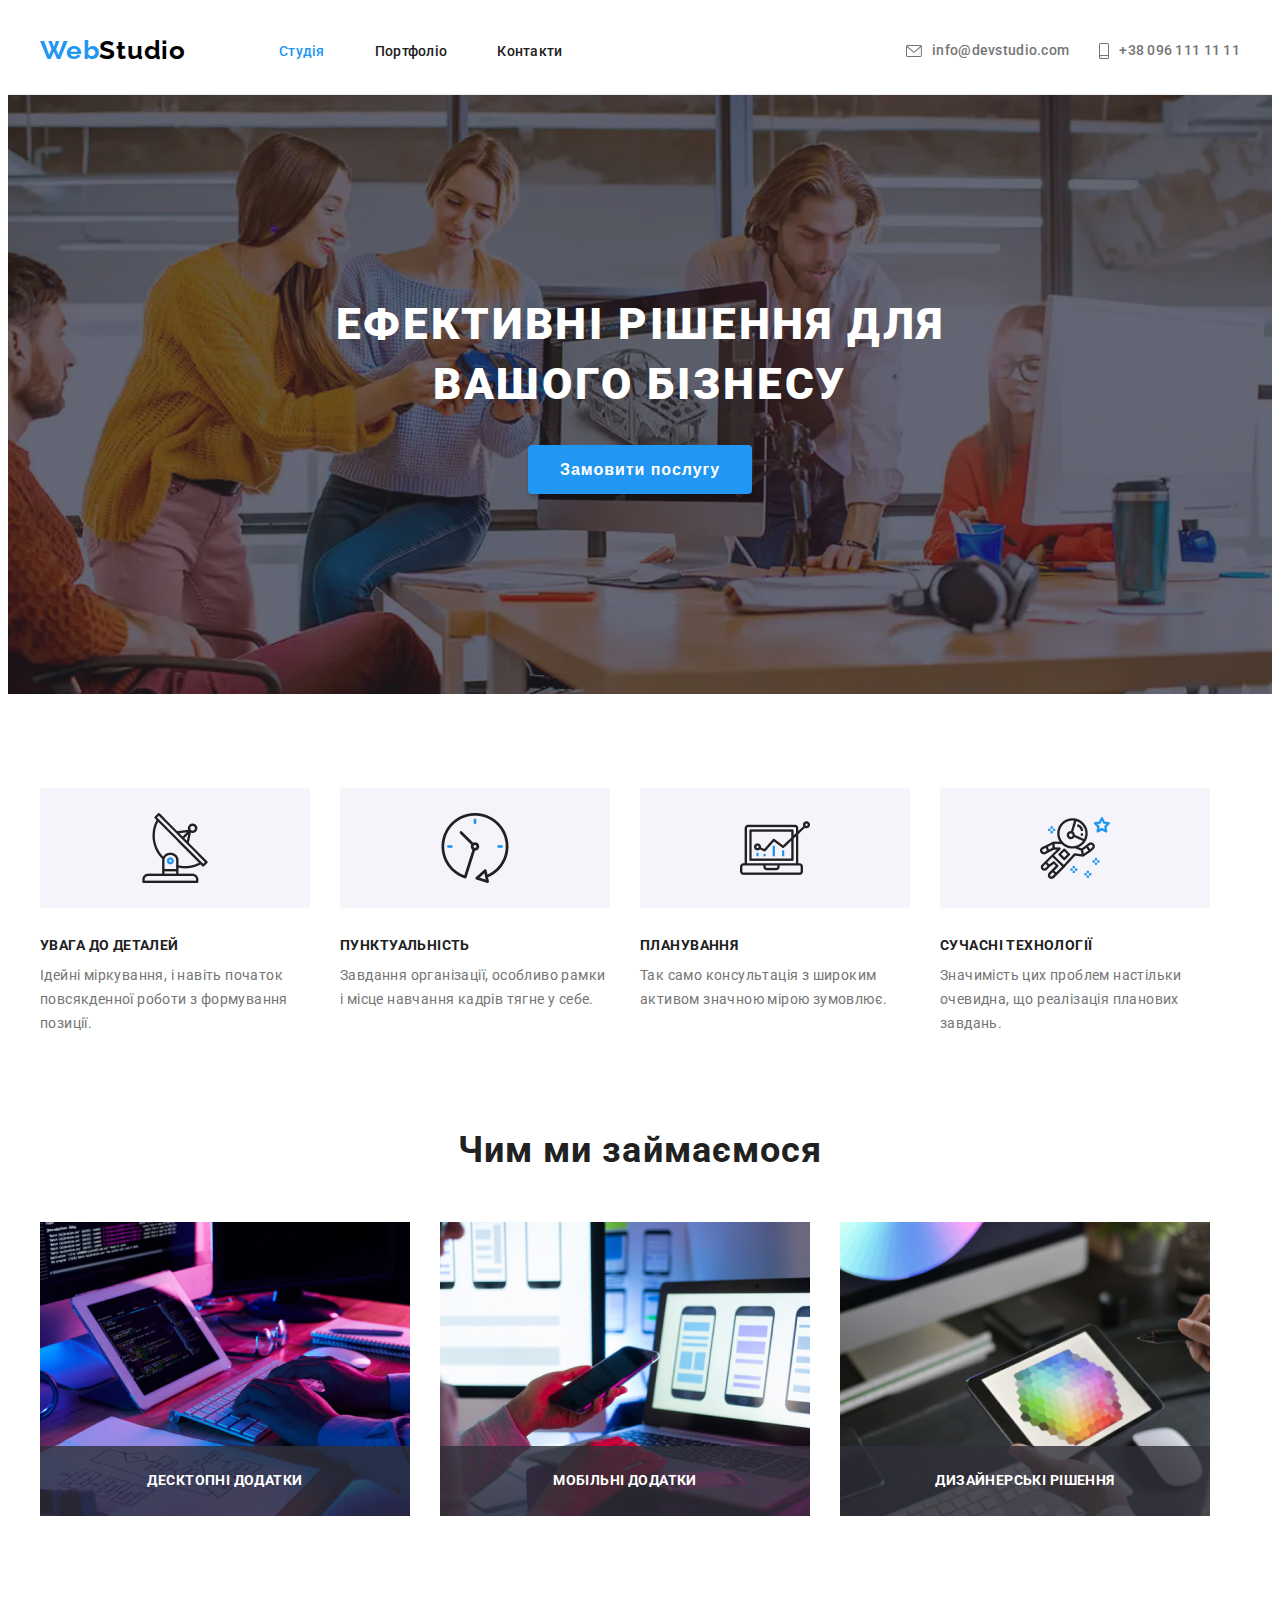
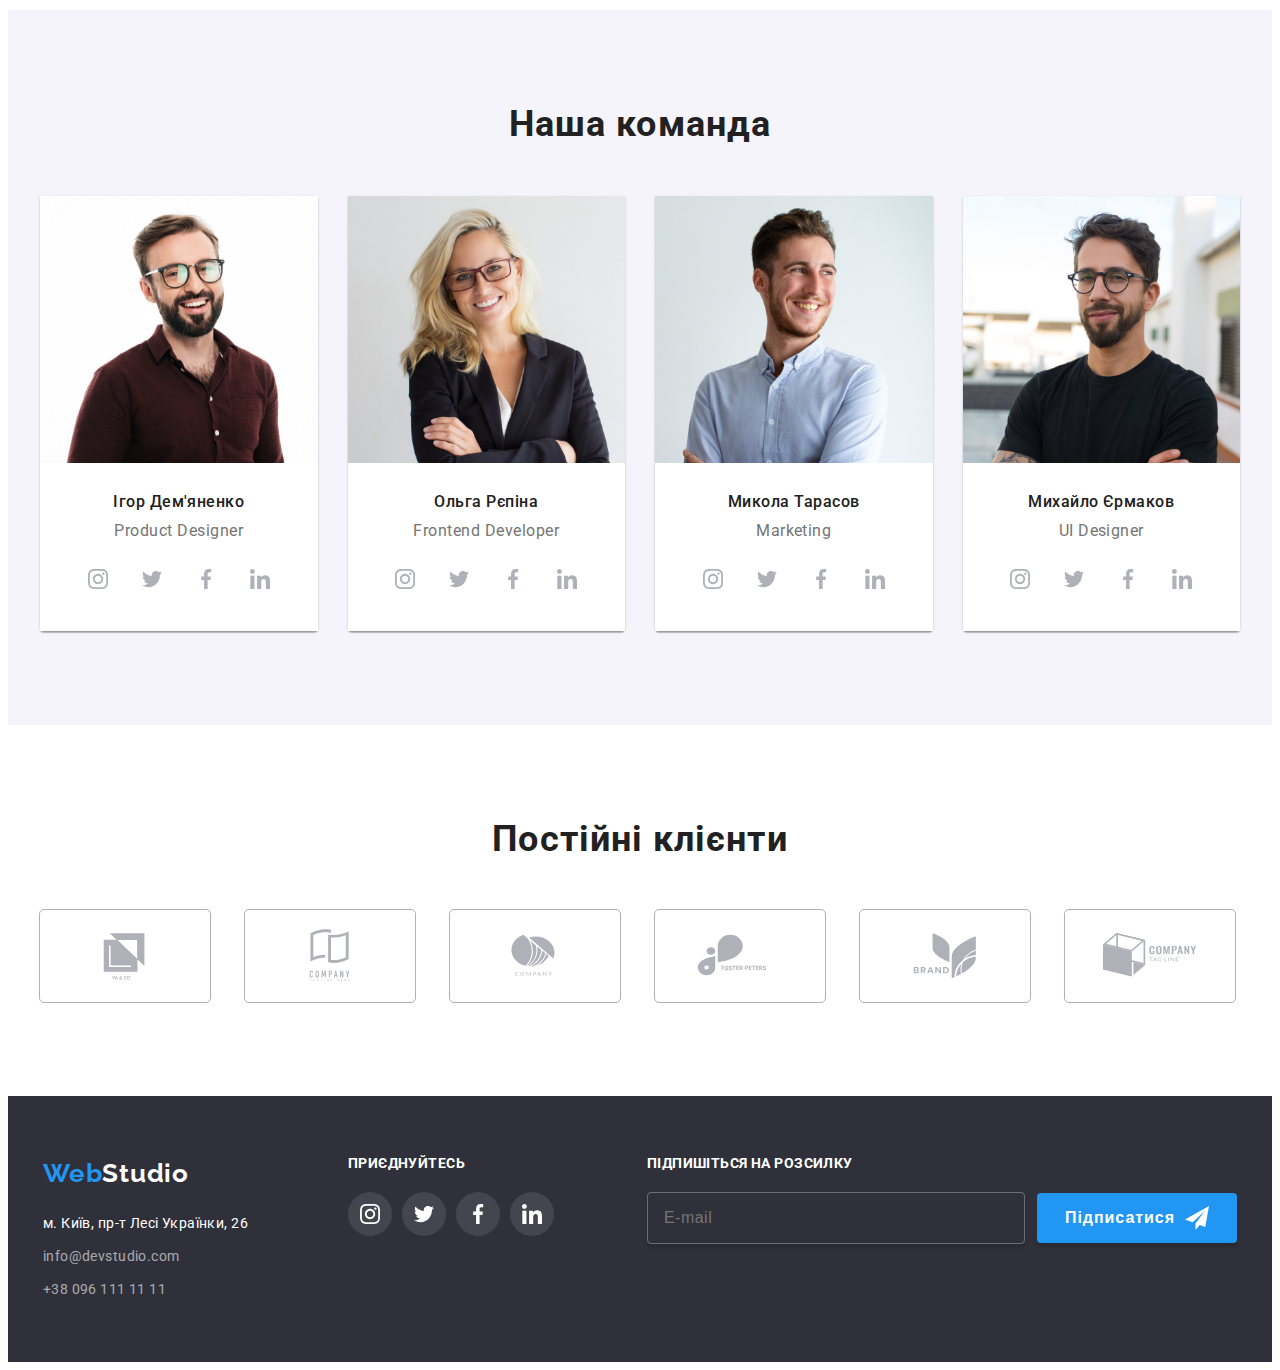
==== commit 9ba5f321: "ee" ====
--- a/index.html
+++ b/index.html
@@ -30,7 +30,7 @@
               <a href="./index.html" class="nav__link curent">Студія</a>
             </li>
             <li class="nav__item">
-              <a href="./port/port.html" class="nav__link">Портфоліо</a>
+              <a href="./pages/portfolio.html" class="nav__link">Портфоліо</a>
             </li>
             <li class="nav__item"><a href="#" class="nav__link">Контакти</a></li>
           </ul>
@@ -57,7 +57,7 @@
       <section class="hero">
         <div class="container">
           <h1 class="hero__title">Ефективні рішення для вашого бізнесу</h1>
-          <button type="button" class="hero__btn" data-modal-open>
+          <button type="button" class="hero__btn" >
             Замовити послугу
           </button>
         </div>
--- a/style/main.min.css
+++ b/style/main.min.css
@@ -1 +1 @@
-body{font-family:"Roboto"}.container{max-width:1200px;margin:0 auto;padding:0 15px}@media screen and (min-width: 480px){.container{width:480px}}@media screen and (min-width: 768px){.container{width:768px}}@media screen and (min-width: 1200px){.container{width:1200px}}ul{list-style:none;margin:0;padding:0}a{text-decoration:none}img{display:block;width:100%;height:auto;max-width:100%}h1,h2,h3,p{margin:0}.header{padding:10px 0;border-bottom:1px solid #ececec}@media screen and (min-width: 768px){.header{padding:21px 0}}@media screen and (min-width: 1200px){.header{padding:25px 0}}.header>.container{display:flex;align-items:center}.header__logo{color:#000;font-family:"Raleway";font-size:24px;font-weight:700;line-height:1.38;letter-spacing:.72px;margin-right:auto;animation:logo-scale 5000ms alternate infinite}@media screen and (min-width: 768px){.header__logo{margin-right:88px}}@media screen and (min-width: 1200px){.header__logo{font-size:26px;letter-spacing:.78px;margin-right:93px}}@keyframes logo-scale{0%{transform:scale(0.9)}100%{transform:scale(1.1)}}.header__color{color:#2196f3}.header__list{display:none;margin-left:auto}@media screen and (min-width: 768px){.header__list{display:flex;flex-direction:column;gap:10px}}@media screen and (min-width: 1200px){.header__list{flex-direction:row;gap:30px}}.header__item:nth-child(2) .header__icon{width:10px;height:16px}.header__link{display:flex;align-items:center;gap:10px}.header__link:hover .header__cell,.header__link:focus .header__cell{color:#2196f3}.header__link:hover .header__icon,.header__link:focus .header__icon{fill:#2196f3}.header__cell{color:#757575;font-size:14px;font-weight:500;line-height:1.14;letter-spacing:.28px;transition:color 250ms cubic-bezier(0.4, 0, 0.2, 1)}.header__icon{width:16px;height:12px;fill:#757575;transition:fill 250ms cubic-bezier(0.4, 0, 0.2, 1)}.nav{display:none}@media screen and (min-width: 768px){.nav{display:block}}.nav__list{display:flex;gap:50px}.nav__item{position:relative}.nav__link{color:#212121;font-size:14px;font-weight:500;line-height:1.14;letter-spacing:.28px;transition:color 250ms cubic-bezier(0.4, 0, 0.2, 1)}.nav__link:hover,.nav__link:focus{color:#2196f3}.curent{color:#2196f3}.curent::after{content:"";display:block;opacity:0;border-radius:2px;background-color:#2196f3;width:100%;height:4px;position:absolute;top:49px;left:0;transition:550ms cubic-bezier(0.4, 0, 0.2, 1);transform:scale(0)}.curent:hover::after{opacity:1;transform:scale(1)}.hero{padding-top:118px;padding-bottom:118px;background-image:linear-gradient(rgba(47, 48, 58, 0.4), rgba(47, 48, 58, 0.4)),url(../img/hero.webp);background-position:center;background-repeat:no-repeat;background-size:cover;text-align:center;overflow:hidden}@media screen and (min-width: 1200px){.hero{padding-top:200px;padding-bottom:200px}}.hero__title{color:#fff;text-align:center;font-size:26px;font-weight:900;line-height:1.36;letter-spacing:1.56px;text-transform:uppercase;width:100%;margin-left:auto;margin-right:auto;margin-bottom:30px;animation-name:title-move;animation-duration:2000ms}@media screen and (min-width: 480px){.hero__title{width:360px}}@media screen and (min-width: 1200px){.hero__title{font-size:44px;letter-spacing:2.64px;width:696px}}@keyframes title-move{0%{transform:translateX(-1500px) scale(0);color:#000}100%{transform:translateX(0) scale(1);color:#fff}}.hero__btn{color:#fff;text-align:center;font-size:16px;font-weight:700;line-height:1.87;letter-spacing:.96px;background-color:#2196f3;padding:10px 24px;border:none;border-radius:4px;box-shadow:0px 4px 4px 0px rgba(0,0,0,.15);animation-name:btn-move;animation-duration:2000ms}@media screen and (min-width: 1200px){.hero__btn{padding:10px 32px}}@keyframes btn-move{0%{transform:translateX(1500px) rotate(0) scale(0);color:#000;background-color:red}100%{transform:translateX(0) rotate(360deg) scale(1);color:#fff;background-color:#2196f3}}.advant{padding-top:60px}@media screen and (min-width: 1200px){.advant{padding-top:94px}}.advant__list{display:flex;flex-wrap:wrap;gap:30px}.advant__item::before{content:"";margin-bottom:30px;display:block;width:100%;height:120px;border-radius:4px;background-color:#f5f4fa;background-position:center;background-repeat:no-repeat}@media screen and (min-width: 480px){.advant__item::before{width:450px}}@media screen and (min-width: 768px){.advant__item::before{width:354px}}@media screen and (min-width: 1200px){.advant__item::before{width:270px}}.advant__item:first-child::before{background-image:url(../img/antenna.png)}.advant__item:nth-child(2)::before{background-image:url(../img/clock.png)}.advant__item:nth-child(3)::before{background-image:url(../img/diagram.png)}.advant__item:last-child::before{background-image:url(../img/astronaut.png)}.advant__title{color:#212121;font-size:14px;font-weight:700;line-height:1.14;letter-spacing:.42px;text-transform:uppercase;margin-bottom:10px;text-align:center}@media screen and (min-width: 768px){.advant__title{text-align:start}}.advant__text{width:100%;color:#757575;font-size:14px;font-weight:400;line-height:1.71;letter-spacing:.4px}@media screen and (min-width: 480px){.advant__text{width:450px}}@media screen and (min-width: 768px){.advant__text{width:354px}}@media screen and (min-width: 1200px){.advant__text{width:270px}}.work{display:none;padding-top:94px;padding-bottom:94px;text-align:center}@media screen and (min-width: 1200px){.work{display:block}}.work__title{color:#212121;text-align:center;font-size:36px;font-weight:700;line-height:1.16;letter-spacing:1.08px;margin-bottom:50px}.work__list{display:flex;gap:30px}.work__item{position:relative}.work__wrap{padding-top:27px;padding-bottom:27px;background-color:rgba(47,48,58,.8);position:absolute;bottom:0;left:0;width:100%}.work__deck{color:#fff;text-align:center;font-size:14px;font-weight:700;line-height:1.14;letter-spacing:.42px;text-transform:uppercase}.team{padding-top:60px;padding-bottom:60px;text-align:center;background-color:#f5f4fa}@media screen and (min-width: 1200px){.team{padding-top:94px;padding-bottom:94px}}.team__title{color:#212121;text-align:center;font-weight:700;margin-bottom:30px;font-size:28px;line-height:1.178571429;letter-spacing:.84px}@media screen and (min-width: 1200px){.team__title{margin-bottom:50px;line-height:1.16;letter-spacing:1.08px;font-size:36px}}.team__list{display:flex;gap:30px;flex-wrap:wrap}.team__item{flex-basis:100%;border-radius:0px 0px 4px 4px;box-shadow:0px 1px 3px 0px rgba(0,0,0,.12),0px 1px 1px 0px rgba(0,0,0,.14),0px 2px 1px 0px rgba(0,0,0,.2)}@media screen and (min-width: 480px){.team__item{flex-basis:100%}}@media screen and (min-width: 768px){.team__item{flex-basis:calc((100% - 30px)/2)}}@media screen and (min-width: 1200px){.team__item{flex-basis:calc((100% - 90px)/4)}}.team__img{width:100%}.team__wrap{padding-top:30px;padding-bottom:24px;background:#fff}@media screen and (min-width: 1200px){.team__wrap{padding-bottom:30px}}.team__name{color:#212121;text-align:center;font-size:16px;font-weight:500;line-height:1.18;letter-spacing:.48px;margin-bottom:10px}.team__taxt{color:#757575;text-align:center;font-size:16px;font-weight:400;line-height:1.18;letter-spacing:.48px;margin-bottom:16px}.team__items{display:flex;justify-content:center;gap:10px}.team__link{padding:12px 12px;border-radius:50%;display:flex;justify-content:center;align-items:center;transition-property:background-color;transition-duration:250ms;transition-timing-function:cubic-bezier(0.4, 0, 0.2, 1)}.team__link:hover,.team__link:focus{border:none;background-color:#2196f3;outline:0px solid #2196f3}.team__link:hover .team__icon,.team__link:focus .team__icon{fill:#fff}.team__icon{width:20px;height:20px;fill:#afb1b8;transition-property:fill;transition-duration:250ms;transition-timing-function:cubic-bezier(0.4, 0, 0.2, 1)}.client{padding-top:60px;padding-bottom:60px;text-align:center}@media screen and (min-width: 1200px){.client{padding-top:94px;padding-bottom:94px}}.client__title{color:#212121;text-align:center;font-size:28px;font-weight:700;line-height:1.16;letter-spacing:.84px;margin-bottom:30px}@media screen and (min-width: 1200px){.client__title{margin-bottom:50px;font-size:36px;letter-spacing:1.08px}}.client__list{display:flex;gap:30px;flex-wrap:wrap}.client__item{flex-basis:calc((100% - 30px)/2)}@media screen and (min-width: 480px){.client__item{flex-basis:calc((100% - 30px)/2)}}@media screen and (min-width: 768px){.client__item{flex-basis:calc((100% - 60px)/3)}}@media screen and (min-width: 1200px){.client__item{flex-basis:calc((100% - 150px)/6)}}.client__item:hover .client__link{border-color:#2196f3}.client__item:hover .client__icon{fill:#2196f3}.client__link{border-radius:4px;outline:1px solid #afb1b8;height:92px;width:100%;display:flex;justify-content:center;align-items:center;transition-property:border-color;transition-duration:250ms;transition-timing-function:cubic-bezier(0.4, 0, 0.2, 1)}@media screen and (min-width: 486px){.client__link{width:210px}}@media screen and (min-width: 768px){.client__link{width:226px}}@media screen and (min-width: 1200px){.client__link{width:170px}}.client__icon{width:106px;height:60px;fill:#afb1b8;transition-property:fill;transition-duration:250ms;transition-timing-function:cubic-bezier(0.4, 0, 0.2, 1)}.footer{padding-top:60px;padding-bottom:60px;background-color:#2f303a}.footer>.container{display:flex;align-items:first baseline;flex-wrap:wrap;justify-content:center;flex-direction:column}@media screen and (min-width: 768px){.footer>.container{flex-direction:row}}.footer__wrapper{width:235px}.footer__logo{color:#fff;font-family:"Raleway";font-size:24px;font-weight:700;line-height:1.38;letter-spacing:.72px}@media screen and (min-width: 1200px){.footer__logo{font-size:26px;letter-spacing:.78px}}.footer__color{color:#2196f3}.footer__address{font-style:normal;margin-top:20px}@media screen and (min-width: 768px){.footer__box{margin-left:165px}}@media screen and (min-width: 1200px){.footer__box{margin-left:70px}}.footer__position{color:#fff;font-size:14px;font-weight:400;line-height:1.71;letter-spacing:.42px;margin-bottom:9px}.footer__list{display:flex;flex-direction:column;gap:9px;margin-top:9px}.footer__link{color:rgba(255,255,255,.6);font-size:14px;font-weight:400;line-height:1.71;letter-spacing:.42px}.footer__title{color:#fff;font-size:14px;font-weight:700;line-height:1.14;letter-spacing:.42px;text-transform:uppercase;margin-bottom:20px}.footer__items{display:flex;gap:10px}.footer__social{padding:12px;display:flex;justify-content:center;align-items:center;border-radius:50%;background-color:rgba(255,255,255,.1);transition-property:background-color;transition-duration:250ms;transition-timing-function:cubic-bezier(0.4, 0, 0.2, 1)}.footer__social:hover{background-color:#2196f3}.footer__icon{width:20px;height:20px;fill:#fff;transition-property:fill;transition-duration:250ms;transition-timing-function:cubic-bezier(0.4, 0, 0.2, 1)}.footer__block{margin-left:93px}.footer__subscribe{color:#fff;font-size:14px;font-weight:700;line-height:1.14;letter-spacing:.42px;text-transform:uppercase;margin-bottom:20px;display:inline-block}.footer__form{display:flex;align-items:center;gap:20px;flex-direction:column}@media screen and (min-width: 1200px){.footer__form{flex-direction:row;gap:12px}}.footer__input{color:rgba(255,255,255,.6);font-size:16px;font-weight:400;line-height:1.25;letter-spacing:.48px;padding-top:15px;padding-bottom:15px;padding-left:16px;border-radius:4px;border:1px solid rgba(255,255,255,.3);background:rgba(33,150,243,0);box-shadow:0px 4px 4px 0px rgba(0,0,0,.15);width:358px}.footer__btn{color:#fff;background-color:#2196f3;padding:10px 28px;text-align:center;font-size:16px;font-weight:700;line-height:1.87;letter-spacing:.96px;border-radius:4px;box-shadow:0px 4px 4px 0px rgba(0,0,0,.15);border:none;display:flex;align-items:center;gap:10px}.footer__plane{width:24px;height:24px;fill:#fff}.backdrop{position:fixed;display:flex;justify-content:center;align-items:center;top:0;left:0;width:100%;height:100%;background-image:linear-gradient(rgba(0, 0, 0, 0.5), rgba(0, 0, 0, 0.5));opacity:1;transition:opacity 400ms cubic-bezier(0.175, 0.885, 0.32, 1.275)}.is-hidden{opacity:0;pointer-events:none;visibility:hidden}.is-hidden .modal{transform:translate(0) rotate(360deg)}.modal{position:absolute;top:50%;left:50%;transform:translate(-50%, -50%);padding:40px;border-radius:4px;background:#fff;box-shadow:0px 1px 3px 0px rgba(0,0,0,.12),0px 1px 1px 0px rgba(0,0,0,.14),0px 2px 1px 0px rgba(0,0,0,.2);transition:visibility 400ms cubic-bezier(0.175, 0.885, 0.32, 1.275),opacity 400ms cubic-bezier(0.175, 0.885, 0.32, 1.275),box-shadow 400ms cubic-bezier(0.175, 0.885, 0.32, 1.275),transform 1s}.modal__title{color:#212121;text-align:center;font-size:20px;font-weight:700;line-height:1.15;letter-spacing:.6px;margin-bottom:12px;text-align:center}.modal__form{font-size:20px}.modal__box{position:relative}.modal__label{color:#757575;font-size:12px;font-weight:400;line-height:1.16;letter-spacing:.12px}.modal__icon{width:18px;height:18px;fill:#212121;position:absolute;top:55%;left:14px}.modal__input{display:block;margin-top:4px;margin-bottom:10px;width:100%;height:40px;border-radius:4px;border:1px solid rgba(33,33,33,.2);outline:rgba(0,0,0,0);padding:11px 12px 11px 42px;font-size:14px}.modal__input:hover,.modal__input:focus{border:1px solid #2196f3}.modal__input:hover+.modal__icon,.modal__input:focus+.modal__icon{fill:#2196f3}.modal__coment{display:block;margin-top:4px;margin-bottom:20px;padding:12px 16px;border-radius:4px;border:1px solid rgba(33,33,33,.2);width:100%;height:120px;color:rgba(117,117,117,.5);font-size:12px;font-weight:400;line-height:1.16;letter-spacing:.12px;resize:none;outline:rgba(0,0,0,0);font-size:14px}.modal__coment:focus{border-color:#2196f3}.modal__wrap{display:flex;align-items:center;gap:4px;margin-left:12px;margin-right:11px}.modal__checked{display:flex;align-items:center}.modal__check{width:16px;height:15px}.modal__span{color:#757575;font-size:14px;font-weight:400;line-height:1.71;letter-spacing:.42px;margin-left:8px}.modal__link{color:#2196f3;font-size:14px;font-weight:400;line-height:24px;letter-spacing:.42px;text-decoration-line:underline}.modal__btn{color:#fff;text-align:center;font-size:16px;font-weight:700;line-height:1.87;letter-spacing:.96px;padding:10px 52px;background-color:#2196f3;border:none;border-radius:4px;box-shadow:0px 4px 4px 0px rgba(0,0,0,.15);display:block;margin-left:auto;margin-right:auto;margin-top:30px}.btn__close{position:absolute;top:8px;right:8px;background-color:rgba(0,0,0,0);width:30px;height:30px;border-radius:50%;border:1px solid rgba(0,0,0,.1);outline:rgba(0,0,0,0);display:flex;justify-content:center;align-items:center}.btn__close:hover,.btn__close:focus{cursor:pointer}.btn__close:hover .form__close,.btn__close:focus .form__close{fill:#2196f3}.form__close{width:18px;height:18px;fill:#000}/*# sourceMappingURL=main.min.css.map */+body{font-family:"Roboto"}.container{max-width:1200px;margin:0 auto;padding:0 15px}@media screen and (min-width: 480px){.container{width:480px}}@media screen and (min-width: 768px){.container{width:768px}}@media screen and (min-width: 1200px){.container{width:1200px}}ul{list-style:none;margin:0;padding:0}a{text-decoration:none}img{display:block;width:100%;height:auto;max-width:100%}h1,h2,h3,p{margin:0}.header{padding:10px 0;border-bottom:1px solid #ececec}@media screen and (min-width: 768px){.header{padding:21px 0}}@media screen and (min-width: 1200px){.header{padding:25px 0}}.header>.container{display:flex;align-items:center}.header__logo{color:#000;font-family:"Raleway";font-size:24px;font-weight:700;line-height:1.38;letter-spacing:.72px;margin-right:auto;animation:logo-scale 5000ms alternate infinite}@media screen and (min-width: 768px){.header__logo{margin-right:88px}}@media screen and (min-width: 1200px){.header__logo{font-size:26px;letter-spacing:.78px;margin-right:93px}}@keyframes logo-scale{0%{transform:scale(0.9)}100%{transform:scale(1.1)}}.header__color{color:#2196f3}.header__list{display:none;margin-left:auto}@media screen and (min-width: 768px){.header__list{display:flex;flex-direction:column;gap:10px}}@media screen and (min-width: 1200px){.header__list{flex-direction:row;gap:30px}}.header__item:nth-child(2) .header__icon{width:10px;height:16px}.header__link{display:flex;align-items:center;gap:10px}.header__link:hover .header__cell,.header__link:focus .header__cell{color:#2196f3}.header__link:hover .header__icon,.header__link:focus .header__icon{fill:#2196f3}.header__cell{color:#757575;font-size:14px;font-weight:500;line-height:1.14;letter-spacing:.28px;transition:color 250ms cubic-bezier(0.4, 0, 0.2, 1)}.header__icon{width:16px;height:12px;fill:#757575;transition:fill 250ms cubic-bezier(0.4, 0, 0.2, 1)}.nav{display:none}@media screen and (min-width: 768px){.nav{display:block}}.nav__list{display:flex;gap:50px}.nav__item{position:relative}.nav__link{color:#212121;font-size:14px;font-weight:500;line-height:1.14;letter-spacing:.28px;transition:color 250ms cubic-bezier(0.4, 0, 0.2, 1)}.nav__link:hover,.nav__link:focus{color:#2196f3}.curent{color:#2196f3}.curent::after{content:"";display:block;opacity:0;border-radius:2px;background-color:#2196f3;width:100%;height:4px;position:absolute;top:49px;left:0;transition:550ms cubic-bezier(0.4, 0, 0.2, 1);transform:scale(0)}.curent:hover::after{opacity:1;transform:scale(1)}.hero{padding-top:118px;padding-bottom:118px;background-image:linear-gradient(rgba(47, 48, 58, 0.4), rgba(47, 48, 58, 0.4)),url(../img/hero.webp);background-position:center;background-repeat:no-repeat;background-size:cover;text-align:center;overflow:hidden}@media screen and (min-width: 1200px){.hero{padding-top:200px;padding-bottom:200px}}.hero__title{color:#fff;text-align:center;font-size:26px;font-weight:900;line-height:1.36;letter-spacing:1.56px;text-transform:uppercase;width:100%;margin-left:auto;margin-right:auto;margin-bottom:30px;animation-name:title-move;animation-duration:2000ms}@media screen and (min-width: 480px){.hero__title{width:360px}}@media screen and (min-width: 1200px){.hero__title{font-size:44px;letter-spacing:2.64px;width:696px}}@keyframes title-move{0%{transform:translateX(-1500px) scale(0);color:#000}100%{transform:translateX(0) scale(1);color:#fff}}.hero__btn{color:#fff;text-align:center;font-size:16px;font-weight:700;line-height:1.87;letter-spacing:.96px;background-color:#2196f3;padding:10px 24px;border:none;border-radius:4px;box-shadow:0px 4px 4px 0px rgba(0,0,0,.15);animation-name:btn-move;animation-duration:2000ms}@media screen and (min-width: 1200px){.hero__btn{padding:10px 32px}}@keyframes btn-move{0%{transform:translateX(1500px) rotate(0) scale(0);color:#000;background-color:red}100%{transform:translateX(0) rotate(360deg) scale(1);color:#fff;background-color:#2196f3}}.advant{padding-top:60px}@media screen and (min-width: 1200px){.advant{padding-top:94px}}.advant__list{display:flex;flex-wrap:wrap;gap:30px}.advant__item::before{content:"";margin-bottom:30px;display:block;width:100%;height:120px;border-radius:4px;background-color:#f5f4fa;background-position:center;background-repeat:no-repeat}@media screen and (min-width: 480px){.advant__item::before{width:450px}}@media screen and (min-width: 768px){.advant__item::before{width:354px}}@media screen and (min-width: 1200px){.advant__item::before{width:270px}}.advant__item:first-child::before{background-image:url(../img/antenna.png)}.advant__item:nth-child(2)::before{background-image:url(../img/clock.png)}.advant__item:nth-child(3)::before{background-image:url(../img/diagram.png)}.advant__item:last-child::before{background-image:url(../img/astronaut.png)}.advant__title{color:#212121;font-size:14px;font-weight:700;line-height:1.14;letter-spacing:.42px;text-transform:uppercase;margin-bottom:10px;text-align:center}@media screen and (min-width: 768px){.advant__title{text-align:start}}.advant__text{width:100%;color:#757575;font-size:14px;font-weight:400;line-height:1.71;letter-spacing:.4px}@media screen and (min-width: 480px){.advant__text{width:450px}}@media screen and (min-width: 768px){.advant__text{width:354px}}@media screen and (min-width: 1200px){.advant__text{width:270px}}.work{display:none;padding-top:94px;padding-bottom:94px;text-align:center}@media screen and (min-width: 1200px){.work{display:block}}.work__title{color:#212121;text-align:center;font-size:36px;font-weight:700;line-height:1.16;letter-spacing:1.08px;margin-bottom:50px}.work__list{display:flex;gap:30px}.work__item{position:relative}.work__wrap{padding-top:27px;padding-bottom:27px;background-color:rgba(47,48,58,.8);position:absolute;bottom:0;left:0;width:100%}.work__deck{color:#fff;text-align:center;font-size:14px;font-weight:700;line-height:1.14;letter-spacing:.42px;text-transform:uppercase}.team{padding-top:60px;padding-bottom:60px;text-align:center;background-color:#f5f4fa}@media screen and (min-width: 1200px){.team{padding-top:94px;padding-bottom:94px}}.team__title{color:#212121;text-align:center;font-weight:700;margin-bottom:30px;font-size:28px;line-height:1.178571429;letter-spacing:.84px}@media screen and (min-width: 1200px){.team__title{margin-bottom:50px;line-height:1.16;letter-spacing:1.08px;font-size:36px}}.team__list{display:flex;gap:30px;flex-wrap:wrap}.team__item{flex-basis:100%;border-radius:0px 0px 4px 4px;box-shadow:0px 1px 3px 0px rgba(0,0,0,.12),0px 1px 1px 0px rgba(0,0,0,.14),0px 2px 1px 0px rgba(0,0,0,.2)}@media screen and (min-width: 480px){.team__item{flex-basis:100%}}@media screen and (min-width: 768px){.team__item{flex-basis:calc((100% - 30px)/2)}}@media screen and (min-width: 1200px){.team__item{flex-basis:calc((100% - 90px)/4)}}.team__img{width:100%}.team__wrap{padding-top:30px;padding-bottom:24px;background:#fff}@media screen and (min-width: 1200px){.team__wrap{padding-bottom:30px}}.team__name{color:#212121;text-align:center;font-size:16px;font-weight:500;line-height:1.18;letter-spacing:.48px;margin-bottom:10px}.team__taxt{color:#757575;text-align:center;font-size:16px;font-weight:400;line-height:1.18;letter-spacing:.48px;margin-bottom:16px}.team__items{display:flex;justify-content:center;gap:10px}.team__link{padding:12px 12px;border-radius:50%;display:flex;justify-content:center;align-items:center;transition-property:background-color;transition-duration:250ms;transition-timing-function:cubic-bezier(0.4, 0, 0.2, 1)}.team__link:hover,.team__link:focus{border:none;background-color:#2196f3;outline:0px solid #2196f3}.team__link:hover .team__icon,.team__link:focus .team__icon{fill:#fff}.team__icon{width:20px;height:20px;fill:#afb1b8;transition-property:fill;transition-duration:250ms;transition-timing-function:cubic-bezier(0.4, 0, 0.2, 1)}.client{padding-top:60px;padding-bottom:60px;text-align:center}@media screen and (min-width: 1200px){.client{padding-top:94px;padding-bottom:94px}}.client__title{color:#212121;text-align:center;font-size:28px;font-weight:700;line-height:1.16;letter-spacing:.84px;margin-bottom:30px}@media screen and (min-width: 1200px){.client__title{margin-bottom:50px;font-size:36px;letter-spacing:1.08px}}.client__list{display:flex;gap:30px;flex-wrap:wrap}.client__item{flex-basis:calc((100% - 30px)/2)}@media screen and (min-width: 480px){.client__item{flex-basis:calc((100% - 30px)/2)}}@media screen and (min-width: 768px){.client__item{flex-basis:calc((100% - 60px)/3)}}@media screen and (min-width: 1200px){.client__item{flex-basis:calc((100% - 150px)/6)}}.client__item:hover .client__link{border-color:#2196f3;outline:1px solid #2196f3}.client__item:hover .client__icon{fill:#2196f3}.client__link{border-radius:4px;outline:1px solid #afb1b8;height:92px;width:100%;display:flex;justify-content:center;align-items:center;transition-property:border-color;transition-duration:250ms;transition-timing-function:cubic-bezier(0.4, 0, 0.2, 1)}@media screen and (min-width: 486px){.client__link{width:210px}}@media screen and (min-width: 768px){.client__link{width:226px}}@media screen and (min-width: 1200px){.client__link{width:170px}}.client__icon{width:106px;height:60px;fill:#afb1b8;transition-property:fill;transition-duration:250ms;transition-timing-function:cubic-bezier(0.4, 0, 0.2, 1)}.footer{padding-top:60px;padding-bottom:60px;background-color:#2f303a;display:flex}@media screen and (min-width: 768px){.footer{flex-direction:row;display:block}}.footer>.container{display:flex;align-items:first baseline;flex-wrap:wrap;justify-content:center;flex-direction:column;align-items:center}@media screen and (min-width: 768px){.footer>.container{flex-direction:row;align-items:normal}}.footer__wrapper{width:235px}.footer__address{margin-left:20px}@media screen and (min-width: 768px){.footer__address{margin-left:0px}}.footer__logo{color:#fff;font-family:"Raleway";font-size:24px;font-weight:700;line-height:1.38;letter-spacing:.72px;margin-left:59px}@media screen and (min-width: 768px){.footer__logo{margin-left:0px}}@media screen and (min-width: 1200px){.footer__logo{font-size:26px;letter-spacing:.78px;margin-left:0px;margin-left:0px;display:block}}.footer__color{color:#2196f3}.footer__address{font-style:normal;margin-top:20px}@media screen and (min-width: 768px){.footer__box{margin-left:165px}}@media screen and (min-width: 1200px){.footer__box{margin-left:70px}}.footer__position{color:#fff;font-size:14px;font-weight:400;line-height:1.71;letter-spacing:.42px;margin-bottom:9px}.footer__list{display:flex;flex-direction:column;gap:9px;margin-top:9px;margin-left:39px}@media screen and (min-width: 1200px){.footer__list{margin-left:0px}}.footer__link{color:rgba(255,255,255,.6);font-size:14px;font-weight:400;line-height:1.71;letter-spacing:.42px}.footer__title{color:#fff;font-size:14px;font-weight:700;line-height:1.14;letter-spacing:.42px;text-transform:uppercase;margin-bottom:20px;margin-top:60px;display:flex;justify-content:center;align-items:center}@media screen and (min-width: 768px){.footer__title{margin-top:0px}}@media screen and (min-width: 1200px){.footer__title{display:block}}.footer__items{display:flex;gap:10px}.footer__social{padding:12px;display:flex;justify-content:center;align-items:center;border-radius:50%;background-color:rgba(255,255,255,.1);transition-property:background-color;transition-duration:250ms;transition-timing-function:cubic-bezier(0.4, 0, 0.2, 1)}.footer__social:hover{background-color:#2196f3}.footer__icon{width:20px;height:20px;fill:#fff;transition-property:fill;transition-duration:250ms;transition-timing-function:cubic-bezier(0.4, 0, 0.2, 1)}.footer__block{margin-top:60px}@media screen and (min-width: 1200px){.footer__block{margin-left:93px;margin-top:0px}}.footer__subscribe{color:#fff;font-size:14px;font-weight:700;line-height:1.14;letter-spacing:.42px;text-transform:uppercase;margin-bottom:20px;display:inline-block;display:flex;justify-content:center;align-items:center}@media screen and (min-width: 1200px){.footer__subscribe{display:block}}.footer__form{display:flex;align-items:center;gap:20px;flex-direction:column}@media screen and (min-width: 1200px){.footer__form{flex-direction:row;gap:12px}}.footer__input{color:rgba(255,255,255,.6);font-size:16px;font-weight:400;line-height:1.25;letter-spacing:.48px;padding-top:15px;padding-bottom:15px;padding-left:16px;border-radius:4px;border:1px solid rgba(255,255,255,.3);background:rgba(33,150,243,0);box-shadow:0px 4px 4px 0px rgba(0,0,0,.15);width:450px}@media screen and (min-width: 1200px){.footer__input{width:358px}}.footer__btn{color:#fff;background-color:#2196f3;padding:10px 28px;text-align:center;font-size:16px;font-weight:700;line-height:1.87;letter-spacing:.96px;border-radius:4px;box-shadow:0px 4px 4px 0px rgba(0,0,0,.15);border:none;display:flex;align-items:center;gap:10px}.footer__plane{width:24px;height:24px;fill:#fff}.backdrop{position:fixed;display:flex;justify-content:center;align-items:center;top:0;left:0;width:100%;height:100%;background-image:linear-gradient(rgba(0, 0, 0, 0.5), rgba(0, 0, 0, 0.5));opacity:1;transition:opacity 400ms cubic-bezier(0.175, 0.885, 0.32, 1.275)}.is-hidden{opacity:0;pointer-events:none;visibility:hidden}.is-hidden .modal{transform:translate(0) rotate(360deg)}.modal{position:absolute;top:50%;left:50%;transform:translate(-50%, -50%);padding:40px;border-radius:4px;background:#fff;box-shadow:0px 1px 3px 0px rgba(0,0,0,.12),0px 1px 1px 0px rgba(0,0,0,.14),0px 2px 1px 0px rgba(0,0,0,.2);transition:visibility 400ms cubic-bezier(0.175, 0.885, 0.32, 1.275),opacity 400ms cubic-bezier(0.175, 0.885, 0.32, 1.275),box-shadow 400ms cubic-bezier(0.175, 0.885, 0.32, 1.275),transform 1s}.modal__title{color:#212121;text-align:center;font-size:20px;font-weight:700;line-height:1.15;letter-spacing:.6px;margin-bottom:12px;text-align:center}.modal__form{font-size:20px}.modal__box{position:relative}.modal__label{color:#757575;font-size:12px;font-weight:400;line-height:1.16;letter-spacing:.12px}.modal__icon{width:18px;height:18px;fill:#212121;position:absolute;top:55%;left:14px}.modal__input{display:block;margin-top:4px;margin-bottom:10px;width:100%;height:40px;border-radius:4px;border:1px solid rgba(33,33,33,.2);outline:rgba(0,0,0,0);padding:11px 12px 11px 42px;font-size:14px}.modal__input:hover,.modal__input:focus{border:1px solid #2196f3}.modal__input:hover+.modal__icon,.modal__input:focus+.modal__icon{fill:#2196f3}.modal__coment{display:block;margin-top:4px;margin-bottom:20px;padding:12px 16px;border-radius:4px;border:1px solid rgba(33,33,33,.2);width:100%;height:120px;color:rgba(117,117,117,.5);font-size:12px;font-weight:400;line-height:1.16;letter-spacing:.12px;resize:none;outline:rgba(0,0,0,0);font-size:14px}.modal__coment:focus{border-color:#2196f3}.modal__wrap{display:flex;align-items:center;gap:4px;margin-left:12px;margin-right:11px}.modal__checked{display:flex;align-items:center}.modal__check{width:16px;height:15px}.modal__span{color:#757575;font-size:14px;font-weight:400;line-height:1.71;letter-spacing:.42px;margin-left:8px}.modal__link{color:#2196f3;font-size:14px;font-weight:400;line-height:24px;letter-spacing:.42px;text-decoration-line:underline}.modal__btn{color:#fff;text-align:center;font-size:16px;font-weight:700;line-height:1.87;letter-spacing:.96px;padding:10px 52px;background-color:#2196f3;border:none;border-radius:4px;box-shadow:0px 4px 4px 0px rgba(0,0,0,.15);display:block;margin-left:auto;margin-right:auto;margin-top:30px}.btn__close{position:absolute;top:8px;right:8px;background-color:rgba(0,0,0,0);width:30px;height:30px;border-radius:50%;border:1px solid rgba(0,0,0,.1);outline:rgba(0,0,0,0);display:flex;justify-content:center;align-items:center}.btn__close:hover,.btn__close:focus{cursor:pointer}.btn__close:hover .form__close,.btn__close:focus .form__close{fill:#2196f3}.form__close{width:18px;height:18px;fill:#000}/*# sourceMappingURL=main.min.css.map */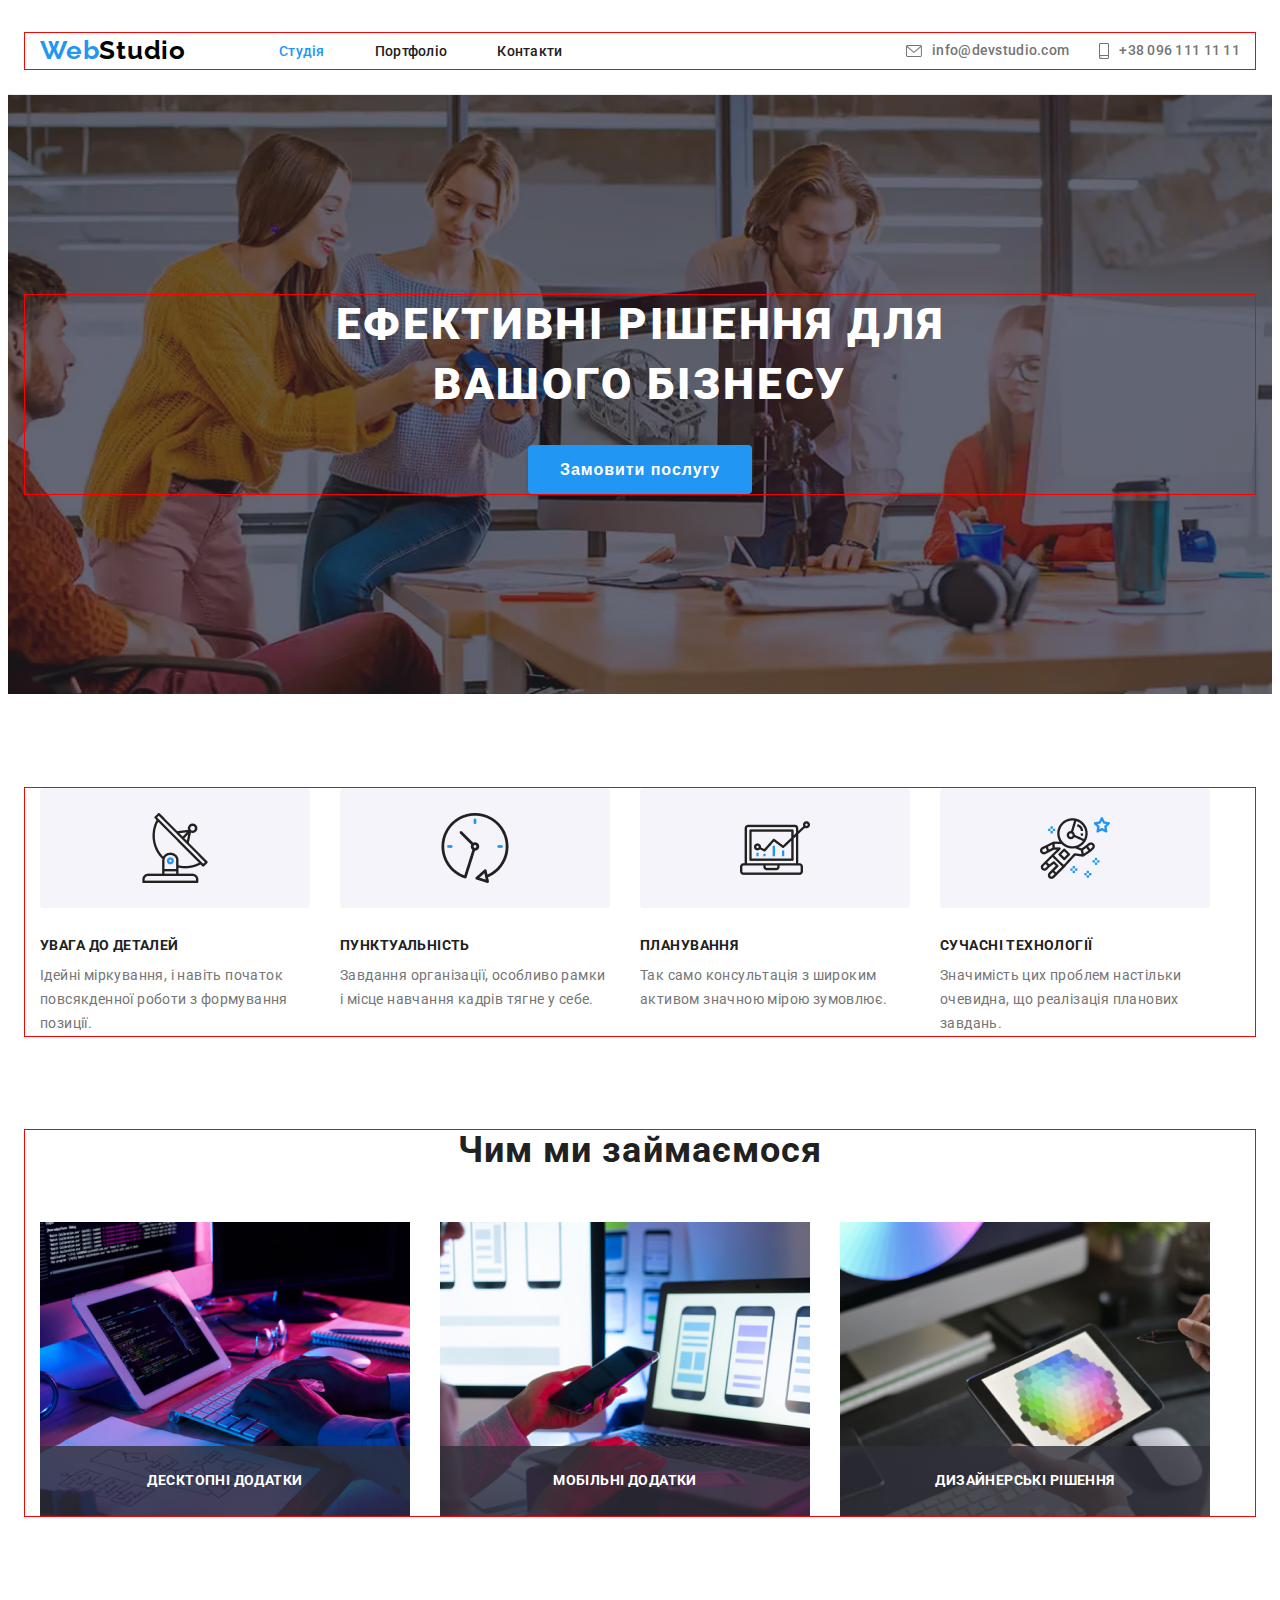
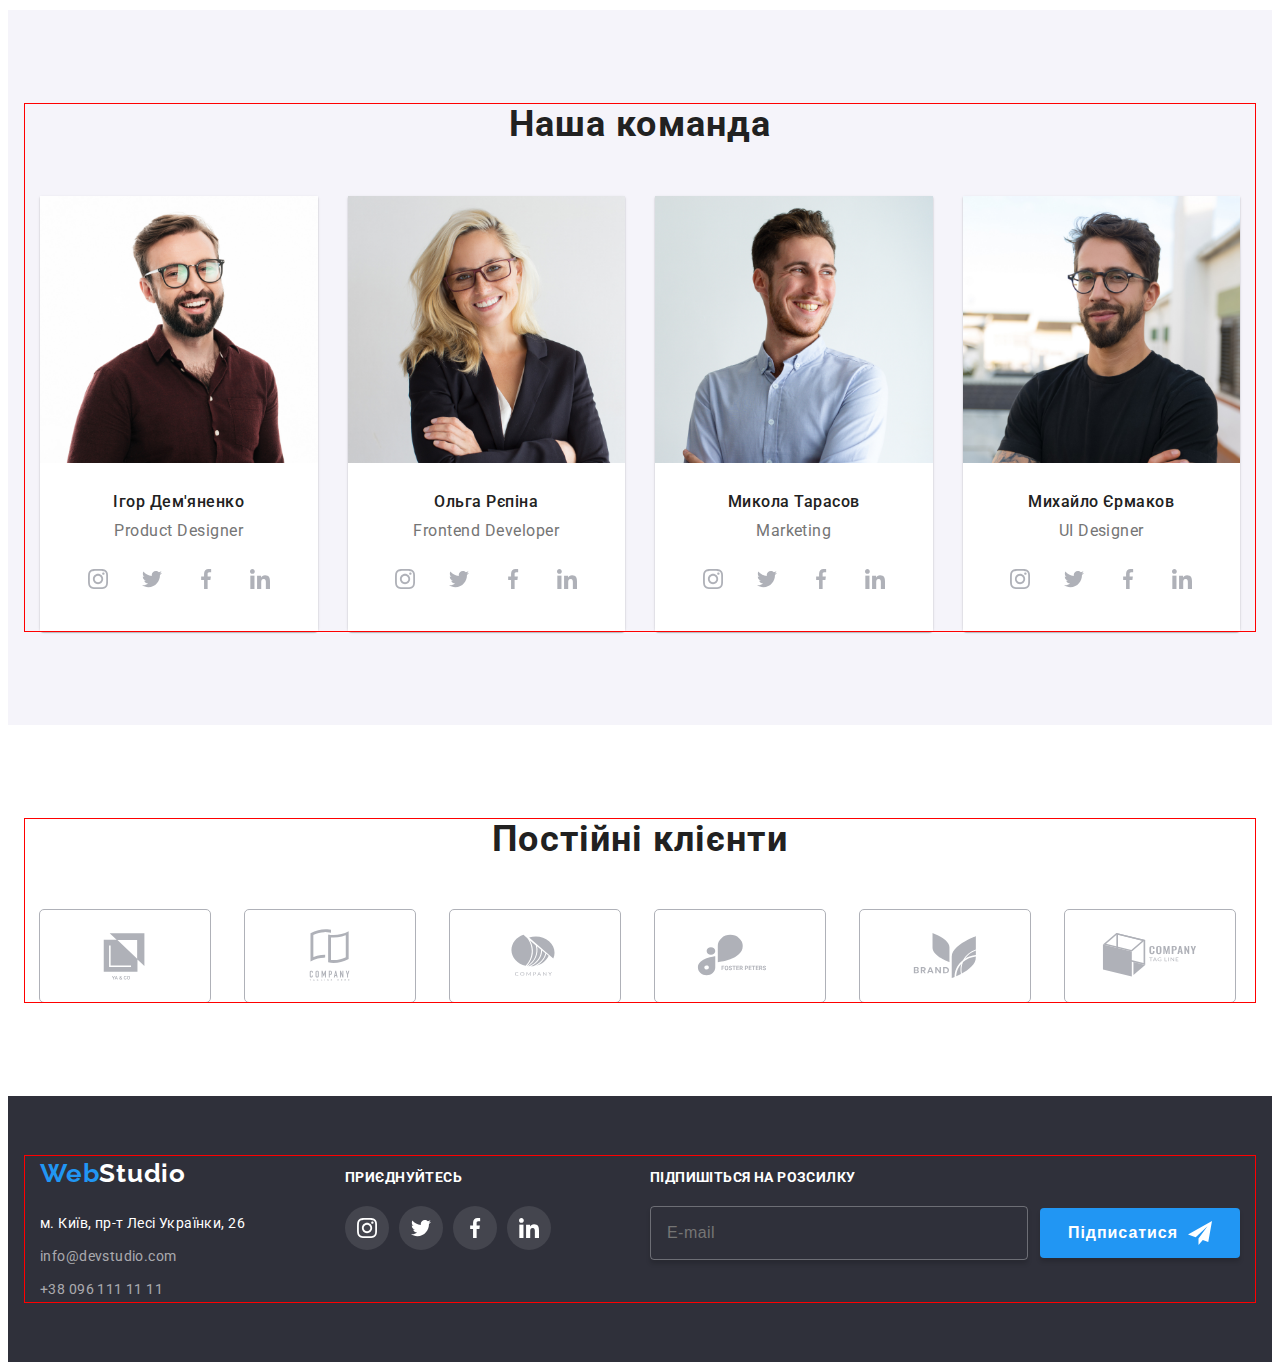
==== commit 154f9059: "756" ====
--- a/index.html
+++ b/index.html
@@ -24,6 +24,11 @@
         <a href="./index.html" class="header__logo"
           ><span class="header__color">Web</span>Studio</a
         >
+        <!-- <button type="button" class="header__menu" data-menu-open>
+          <svg class="header__burger">
+            <use href="./img/symbol-defs.svg#icon-menu"></use>
+          </svg>
+        </button> -->
         <nav class="nav">
           <ul class="nav__list">
             <li class="nav__item">
@@ -51,13 +56,37 @@
                 <span class="header__cell">+38 096 111 11 11</span></a>
           </li>
         </ul>
+        <div class="menu is-hidden" data-menu>
+          <button type="button" class="menu__close" data-menu-close>
+            <svg class="menu__icon">
+              <use href="./img/symbol-defs.svg#icon-close"></use>
+            </svg>
+          </button>
+          <ul class="menu__list">
+            <li class="menu__item"><a href="./index.html" class="menu__link">Студія</a></li>
+            <li class="menu__item"><a href="./pages/portfolio.html" class="menu__link">Портфоліо</a></li>
+            <li class="menu__item"><a href="#" class="menu__link">Контакти</a></li>
+
+          </ul>
+          <ul class="menu__items">
+            <li class="menu__elem"><a href="tel:+380961111111" class="menu__contacttel">+38 096 111 11 11</a></li>
+            <li class="menu__elem"><a href="mailto:info@devstudio.com" class="menu__contact">info@devstudio.com</a></li>
+          </ul>
+
+        <ul class="menu__social">
+          <li class="menu__el"><a href="#" class="menu__ciberlink">Instagram</a></li>
+          <li class="menu__el"><a href="#" class="menu__ciberlink">Twitter</a></li>
+          <li class="menu__el"><a href="#" class="menu__ciberlink">Facebook</a></li>
+          <li class="menu__el"><a href="#" class="menu__ciberlink">LinkedIn</a></li>
+        </ul>
+        </div>
       </div>
     </header>
     <main>
       <section class="hero">
         <div class="container">
           <h1 class="hero__title">Ефективні рішення для вашого бізнесу</h1>
-          <button type="button" class="hero__btn" >
+          <button type="button" class="hero__btn" data-modal-open>
             Замовити послугу
           </button>
         </div>
@@ -399,7 +428,7 @@
         </div>
       </div>
     </footer>
-    <!-- <div class="backdrop is-hidden" data-modal>
+    <div class="backdrop is-hidden" data-modal>
       <div class="modal">
         <h2 class="modal__title">Залиште свої дані, ми вам передзвонимо</h2>
         <form class="modal__form">
@@ -462,7 +491,8 @@
           </button>
         </form>
       </div>
-    </div> -->
+    </div>
     <script src="./js/modal.js"></script>
+    <script src="./js/mobile-menu.js"></script>
   </body>
 </html>
--- a/style/main.min.css
+++ b/style/main.min.css
@@ -1 +1 @@
-body{font-family:"Roboto"}.container{max-width:1200px;margin:0 auto;padding:0 15px}@media screen and (min-width: 480px){.container{width:480px}}@media screen and (min-width: 768px){.container{width:768px}}@media screen and (min-width: 1200px){.container{width:1200px}}ul{list-style:none;margin:0;padding:0}a{text-decoration:none}img{display:block;width:100%;height:auto;max-width:100%}h1,h2,h3,p{margin:0}.header{padding:10px 0;border-bottom:1px solid #ececec}@media screen and (min-width: 768px){.header{padding:21px 0}}@media screen and (min-width: 1200px){.header{padding:25px 0}}.header>.container{display:flex;align-items:center}.header__logo{color:#000;font-family:"Raleway";font-size:24px;font-weight:700;line-height:1.38;letter-spacing:.72px;margin-right:auto;animation:logo-scale 5000ms alternate infinite}@media screen and (min-width: 768px){.header__logo{margin-right:88px}}@media screen and (min-width: 1200px){.header__logo{font-size:26px;letter-spacing:.78px;margin-right:93px}}@keyframes logo-scale{0%{transform:scale(0.9)}100%{transform:scale(1.1)}}.header__color{color:#2196f3}.header__list{display:none;margin-left:auto}@media screen and (min-width: 768px){.header__list{display:flex;flex-direction:column;gap:10px}}@media screen and (min-width: 1200px){.header__list{flex-direction:row;gap:30px}}.header__item:nth-child(2) .header__icon{width:10px;height:16px}.header__link{display:flex;align-items:center;gap:10px}.header__link:hover .header__cell,.header__link:focus .header__cell{color:#2196f3}.header__link:hover .header__icon,.header__link:focus .header__icon{fill:#2196f3}.header__cell{color:#757575;font-size:14px;font-weight:500;line-height:1.14;letter-spacing:.28px;transition:color 250ms cubic-bezier(0.4, 0, 0.2, 1)}.header__icon{width:16px;height:12px;fill:#757575;transition:fill 250ms cubic-bezier(0.4, 0, 0.2, 1)}.nav{display:none}@media screen and (min-width: 768px){.nav{display:block}}.nav__list{display:flex;gap:50px}.nav__item{position:relative}.nav__link{color:#212121;font-size:14px;font-weight:500;line-height:1.14;letter-spacing:.28px;transition:color 250ms cubic-bezier(0.4, 0, 0.2, 1)}.nav__link:hover,.nav__link:focus{color:#2196f3}.curent{color:#2196f3}.curent::after{content:"";display:block;opacity:0;border-radius:2px;background-color:#2196f3;width:100%;height:4px;position:absolute;top:49px;left:0;transition:550ms cubic-bezier(0.4, 0, 0.2, 1);transform:scale(0)}.curent:hover::after{opacity:1;transform:scale(1)}.hero{padding-top:118px;padding-bottom:118px;background-image:linear-gradient(rgba(47, 48, 58, 0.4), rgba(47, 48, 58, 0.4)),url(../img/hero.webp);background-position:center;background-repeat:no-repeat;background-size:cover;text-align:center;overflow:hidden}@media screen and (min-width: 1200px){.hero{padding-top:200px;padding-bottom:200px}}.hero__title{color:#fff;text-align:center;font-size:26px;font-weight:900;line-height:1.36;letter-spacing:1.56px;text-transform:uppercase;width:100%;margin-left:auto;margin-right:auto;margin-bottom:30px;animation-name:title-move;animation-duration:2000ms}@media screen and (min-width: 480px){.hero__title{width:360px}}@media screen and (min-width: 1200px){.hero__title{font-size:44px;letter-spacing:2.64px;width:696px}}@keyframes title-move{0%{transform:translateX(-1500px) scale(0);color:#000}100%{transform:translateX(0) scale(1);color:#fff}}.hero__btn{color:#fff;text-align:center;font-size:16px;font-weight:700;line-height:1.87;letter-spacing:.96px;background-color:#2196f3;padding:10px 24px;border:none;border-radius:4px;box-shadow:0px 4px 4px 0px rgba(0,0,0,.15);animation-name:btn-move;animation-duration:2000ms}@media screen and (min-width: 1200px){.hero__btn{padding:10px 32px}}@keyframes btn-move{0%{transform:translateX(1500px) rotate(0) scale(0);color:#000;background-color:red}100%{transform:translateX(0) rotate(360deg) scale(1);color:#fff;background-color:#2196f3}}.advant{padding-top:60px}@media screen and (min-width: 1200px){.advant{padding-top:94px}}.advant__list{display:flex;flex-wrap:wrap;gap:30px}.advant__item::before{content:"";margin-bottom:30px;display:block;width:100%;height:120px;border-radius:4px;background-color:#f5f4fa;background-position:center;background-repeat:no-repeat}@media screen and (min-width: 480px){.advant__item::before{width:450px}}@media screen and (min-width: 768px){.advant__item::before{width:354px}}@media screen and (min-width: 1200px){.advant__item::before{width:270px}}.advant__item:first-child::before{background-image:url(../img/antenna.png)}.advant__item:nth-child(2)::before{background-image:url(../img/clock.png)}.advant__item:nth-child(3)::before{background-image:url(../img/diagram.png)}.advant__item:last-child::before{background-image:url(../img/astronaut.png)}.advant__title{color:#212121;font-size:14px;font-weight:700;line-height:1.14;letter-spacing:.42px;text-transform:uppercase;margin-bottom:10px;text-align:center}@media screen and (min-width: 768px){.advant__title{text-align:start}}.advant__text{width:100%;color:#757575;font-size:14px;font-weight:400;line-height:1.71;letter-spacing:.4px}@media screen and (min-width: 480px){.advant__text{width:450px}}@media screen and (min-width: 768px){.advant__text{width:354px}}@media screen and (min-width: 1200px){.advant__text{width:270px}}.work{display:none;padding-top:94px;padding-bottom:94px;text-align:center}@media screen and (min-width: 1200px){.work{display:block}}.work__title{color:#212121;text-align:center;font-size:36px;font-weight:700;line-height:1.16;letter-spacing:1.08px;margin-bottom:50px}.work__list{display:flex;gap:30px}.work__item{position:relative}.work__wrap{padding-top:27px;padding-bottom:27px;background-color:rgba(47,48,58,.8);position:absolute;bottom:0;left:0;width:100%}.work__deck{color:#fff;text-align:center;font-size:14px;font-weight:700;line-height:1.14;letter-spacing:.42px;text-transform:uppercase}.team{padding-top:60px;padding-bottom:60px;text-align:center;background-color:#f5f4fa}@media screen and (min-width: 1200px){.team{padding-top:94px;padding-bottom:94px}}.team__title{color:#212121;text-align:center;font-weight:700;margin-bottom:30px;font-size:28px;line-height:1.178571429;letter-spacing:.84px}@media screen and (min-width: 1200px){.team__title{margin-bottom:50px;line-height:1.16;letter-spacing:1.08px;font-size:36px}}.team__list{display:flex;gap:30px;flex-wrap:wrap}.team__item{flex-basis:100%;border-radius:0px 0px 4px 4px;box-shadow:0px 1px 3px 0px rgba(0,0,0,.12),0px 1px 1px 0px rgba(0,0,0,.14),0px 2px 1px 0px rgba(0,0,0,.2)}@media screen and (min-width: 480px){.team__item{flex-basis:100%}}@media screen and (min-width: 768px){.team__item{flex-basis:calc((100% - 30px)/2)}}@media screen and (min-width: 1200px){.team__item{flex-basis:calc((100% - 90px)/4)}}.team__img{width:100%}.team__wrap{padding-top:30px;padding-bottom:24px;background:#fff}@media screen and (min-width: 1200px){.team__wrap{padding-bottom:30px}}.team__name{color:#212121;text-align:center;font-size:16px;font-weight:500;line-height:1.18;letter-spacing:.48px;margin-bottom:10px}.team__taxt{color:#757575;text-align:center;font-size:16px;font-weight:400;line-height:1.18;letter-spacing:.48px;margin-bottom:16px}.team__items{display:flex;justify-content:center;gap:10px}.team__link{padding:12px 12px;border-radius:50%;display:flex;justify-content:center;align-items:center;transition-property:background-color;transition-duration:250ms;transition-timing-function:cubic-bezier(0.4, 0, 0.2, 1)}.team__link:hover,.team__link:focus{border:none;background-color:#2196f3;outline:0px solid #2196f3}.team__link:hover .team__icon,.team__link:focus .team__icon{fill:#fff}.team__icon{width:20px;height:20px;fill:#afb1b8;transition-property:fill;transition-duration:250ms;transition-timing-function:cubic-bezier(0.4, 0, 0.2, 1)}.client{padding-top:60px;padding-bottom:60px;text-align:center}@media screen and (min-width: 1200px){.client{padding-top:94px;padding-bottom:94px}}.client__title{color:#212121;text-align:center;font-size:28px;font-weight:700;line-height:1.16;letter-spacing:.84px;margin-bottom:30px}@media screen and (min-width: 1200px){.client__title{margin-bottom:50px;font-size:36px;letter-spacing:1.08px}}.client__list{display:flex;gap:30px;flex-wrap:wrap}.client__item{flex-basis:calc((100% - 30px)/2)}@media screen and (min-width: 480px){.client__item{flex-basis:calc((100% - 30px)/2)}}@media screen and (min-width: 768px){.client__item{flex-basis:calc((100% - 60px)/3)}}@media screen and (min-width: 1200px){.client__item{flex-basis:calc((100% - 150px)/6)}}.client__item:hover .client__link{border-color:#2196f3;outline:1px solid #2196f3}.client__item:hover .client__icon{fill:#2196f3}.client__link{border-radius:4px;outline:1px solid #afb1b8;height:92px;width:100%;display:flex;justify-content:center;align-items:center;transition-property:border-color;transition-duration:250ms;transition-timing-function:cubic-bezier(0.4, 0, 0.2, 1)}@media screen and (min-width: 486px){.client__link{width:210px}}@media screen and (min-width: 768px){.client__link{width:226px}}@media screen and (min-width: 1200px){.client__link{width:170px}}.client__icon{width:106px;height:60px;fill:#afb1b8;transition-property:fill;transition-duration:250ms;transition-timing-function:cubic-bezier(0.4, 0, 0.2, 1)}.footer{padding-top:60px;padding-bottom:60px;background-color:#2f303a;display:flex}@media screen and (min-width: 768px){.footer{flex-direction:row;display:block}}.footer>.container{display:flex;align-items:first baseline;flex-wrap:wrap;justify-content:center;flex-direction:column;align-items:center}@media screen and (min-width: 768px){.footer>.container{flex-direction:row;align-items:normal}}.footer__wrapper{width:235px}.footer__address{margin-left:20px}@media screen and (min-width: 768px){.footer__address{margin-left:0px}}.footer__logo{color:#fff;font-family:"Raleway";font-size:24px;font-weight:700;line-height:1.38;letter-spacing:.72px;margin-left:59px}@media screen and (min-width: 768px){.footer__logo{margin-left:0px}}@media screen and (min-width: 1200px){.footer__logo{font-size:26px;letter-spacing:.78px;margin-left:0px;margin-left:0px;display:block}}.footer__color{color:#2196f3}.footer__address{font-style:normal;margin-top:20px}@media screen and (min-width: 768px){.footer__box{margin-left:165px}}@media screen and (min-width: 1200px){.footer__box{margin-left:70px}}.footer__position{color:#fff;font-size:14px;font-weight:400;line-height:1.71;letter-spacing:.42px;margin-bottom:9px}.footer__list{display:flex;flex-direction:column;gap:9px;margin-top:9px;margin-left:39px}@media screen and (min-width: 1200px){.footer__list{margin-left:0px}}.footer__link{color:rgba(255,255,255,.6);font-size:14px;font-weight:400;line-height:1.71;letter-spacing:.42px}.footer__title{color:#fff;font-size:14px;font-weight:700;line-height:1.14;letter-spacing:.42px;text-transform:uppercase;margin-bottom:20px;margin-top:60px;display:flex;justify-content:center;align-items:center}@media screen and (min-width: 768px){.footer__title{margin-top:0px}}@media screen and (min-width: 1200px){.footer__title{display:block}}.footer__items{display:flex;gap:10px}.footer__social{padding:12px;display:flex;justify-content:center;align-items:center;border-radius:50%;background-color:rgba(255,255,255,.1);transition-property:background-color;transition-duration:250ms;transition-timing-function:cubic-bezier(0.4, 0, 0.2, 1)}.footer__social:hover{background-color:#2196f3}.footer__icon{width:20px;height:20px;fill:#fff;transition-property:fill;transition-duration:250ms;transition-timing-function:cubic-bezier(0.4, 0, 0.2, 1)}.footer__block{margin-top:60px}@media screen and (min-width: 1200px){.footer__block{margin-left:93px;margin-top:0px}}.footer__subscribe{color:#fff;font-size:14px;font-weight:700;line-height:1.14;letter-spacing:.42px;text-transform:uppercase;margin-bottom:20px;display:inline-block;display:flex;justify-content:center;align-items:center}@media screen and (min-width: 1200px){.footer__subscribe{display:block}}.footer__form{display:flex;align-items:center;gap:20px;flex-direction:column}@media screen and (min-width: 1200px){.footer__form{flex-direction:row;gap:12px}}.footer__input{color:rgba(255,255,255,.6);font-size:16px;font-weight:400;line-height:1.25;letter-spacing:.48px;padding-top:15px;padding-bottom:15px;padding-left:16px;border-radius:4px;border:1px solid rgba(255,255,255,.3);background:rgba(33,150,243,0);box-shadow:0px 4px 4px 0px rgba(0,0,0,.15);width:450px}@media screen and (min-width: 1200px){.footer__input{width:358px}}.footer__btn{color:#fff;background-color:#2196f3;padding:10px 28px;text-align:center;font-size:16px;font-weight:700;line-height:1.87;letter-spacing:.96px;border-radius:4px;box-shadow:0px 4px 4px 0px rgba(0,0,0,.15);border:none;display:flex;align-items:center;gap:10px}.footer__plane{width:24px;height:24px;fill:#fff}.backdrop{position:fixed;display:flex;justify-content:center;align-items:center;top:0;left:0;width:100%;height:100%;background-image:linear-gradient(rgba(0, 0, 0, 0.5), rgba(0, 0, 0, 0.5));opacity:1;transition:opacity 400ms cubic-bezier(0.175, 0.885, 0.32, 1.275)}.is-hidden{opacity:0;pointer-events:none;visibility:hidden}.is-hidden .modal{transform:translate(0) rotate(360deg)}.modal{position:absolute;top:50%;left:50%;transform:translate(-50%, -50%);padding:40px;border-radius:4px;background:#fff;box-shadow:0px 1px 3px 0px rgba(0,0,0,.12),0px 1px 1px 0px rgba(0,0,0,.14),0px 2px 1px 0px rgba(0,0,0,.2);transition:visibility 400ms cubic-bezier(0.175, 0.885, 0.32, 1.275),opacity 400ms cubic-bezier(0.175, 0.885, 0.32, 1.275),box-shadow 400ms cubic-bezier(0.175, 0.885, 0.32, 1.275),transform 1s}.modal__title{color:#212121;text-align:center;font-size:20px;font-weight:700;line-height:1.15;letter-spacing:.6px;margin-bottom:12px;text-align:center}.modal__form{font-size:20px}.modal__box{position:relative}.modal__label{color:#757575;font-size:12px;font-weight:400;line-height:1.16;letter-spacing:.12px}.modal__icon{width:18px;height:18px;fill:#212121;position:absolute;top:55%;left:14px}.modal__input{display:block;margin-top:4px;margin-bottom:10px;width:100%;height:40px;border-radius:4px;border:1px solid rgba(33,33,33,.2);outline:rgba(0,0,0,0);padding:11px 12px 11px 42px;font-size:14px}.modal__input:hover,.modal__input:focus{border:1px solid #2196f3}.modal__input:hover+.modal__icon,.modal__input:focus+.modal__icon{fill:#2196f3}.modal__coment{display:block;margin-top:4px;margin-bottom:20px;padding:12px 16px;border-radius:4px;border:1px solid rgba(33,33,33,.2);width:100%;height:120px;color:rgba(117,117,117,.5);font-size:12px;font-weight:400;line-height:1.16;letter-spacing:.12px;resize:none;outline:rgba(0,0,0,0);font-size:14px}.modal__coment:focus{border-color:#2196f3}.modal__wrap{display:flex;align-items:center;gap:4px;margin-left:12px;margin-right:11px}.modal__checked{display:flex;align-items:center}.modal__check{width:16px;height:15px}.modal__span{color:#757575;font-size:14px;font-weight:400;line-height:1.71;letter-spacing:.42px;margin-left:8px}.modal__link{color:#2196f3;font-size:14px;font-weight:400;line-height:24px;letter-spacing:.42px;text-decoration-line:underline}.modal__btn{color:#fff;text-align:center;font-size:16px;font-weight:700;line-height:1.87;letter-spacing:.96px;padding:10px 52px;background-color:#2196f3;border:none;border-radius:4px;box-shadow:0px 4px 4px 0px rgba(0,0,0,.15);display:block;margin-left:auto;margin-right:auto;margin-top:30px}.btn__close{position:absolute;top:8px;right:8px;background-color:rgba(0,0,0,0);width:30px;height:30px;border-radius:50%;border:1px solid rgba(0,0,0,.1);outline:rgba(0,0,0,0);display:flex;justify-content:center;align-items:center}.btn__close:hover,.btn__close:focus{cursor:pointer}.btn__close:hover .form__close,.btn__close:focus .form__close{fill:#2196f3}.form__close{width:18px;height:18px;fill:#000}/*# sourceMappingURL=main.min.css.map */+body{font-family:"Roboto"}.container{max-width:1200px;margin:0 auto;padding:0 15px;outline:1px solid red}@media screen and (min-width: 480px){.container{width:480px}}@media screen and (min-width: 768px){.container{width:768px}}@media screen and (min-width: 1200px){.container{width:1200px}}ul{list-style:none;margin:0;padding:0}a{text-decoration:none}img{display:block;width:100%;height:auto;max-width:100%}h1,h2,h3,p{margin:0}.header{padding:10px 0;border-bottom:1px solid #ececec}@media screen and (min-width: 768px){.header{padding:21px 0}}@media screen and (min-width: 1200px){.header{padding:25px 0}}.header>.container{display:flex;align-items:center}.header__logo{color:#000;font-family:"Raleway";font-size:24px;font-weight:700;line-height:1.38;letter-spacing:.72px;margin-right:auto;animation:logo-scale 5000ms alternate infinite}@media screen and (min-width: 768px){.header__logo{margin-right:88px}}@media screen and (min-width: 1200px){.header__logo{font-size:26px;letter-spacing:.78px;margin-right:93px}}@keyframes logo-scale{0%{transform:scale(0.9)}100%{transform:scale(1.1)}}.header__color{color:#2196f3}.header__menu{border:none;background-color:rgba(0,0,0,0)}@media screen and (min-width: 768px){.header__menu{display:none}}.header__burger{width:40px;height:40px}.header__list{display:none;margin-left:auto}@media screen and (min-width: 768px){.header__list{display:flex;flex-direction:column;gap:10px}}@media screen and (min-width: 1200px){.header__list{flex-direction:row;gap:30px}}.header__item:nth-child(2) .header__icon{width:10px;height:16px}.header__link{display:flex;align-items:center;gap:10px}.header__link:hover .header__cell,.header__link:focus .header__cell{color:#2196f3}.header__link:hover .header__icon,.header__link:focus .header__icon{fill:#2196f3}.header__cell{color:#757575;font-size:14px;font-weight:500;line-height:1.14;letter-spacing:.28px;transition:color 250ms cubic-bezier(0.4, 0, 0.2, 1)}.header__icon{width:16px;height:12px;fill:#757575;transition:fill 250ms cubic-bezier(0.4, 0, 0.2, 1)}.nav{display:none}@media screen and (min-width: 768px){.nav{display:block}}.nav__list{display:flex;gap:50px}.nav__item{position:relative}.nav__link{color:#212121;font-size:14px;font-weight:500;line-height:1.14;letter-spacing:.28px;transition:color 250ms cubic-bezier(0.4, 0, 0.2, 1)}.nav__link:hover,.nav__link:focus{color:#2196f3}.curent{color:#2196f3}.curent::after{content:"";display:block;opacity:0;border-radius:2px;background-color:#2196f3;width:100%;height:4px;position:absolute;top:49px;left:0;transition:550ms cubic-bezier(0.4, 0, 0.2, 1);transform:scale(0)}.curent:hover::after{opacity:1;transform:scale(1)}.menu{width:100vw;height:100vh;background-color:#fff;box-shadow:0px 4px 8px 0px rgba(0,0,0,.04),0px 2px 4px 0px rgba(0,0,0,.08),0px 1px 3px 0px rgba(0,0,0,.16);padding:48px 0 48px 40px;position:fixed;top:0;left:0;z-index:1}.menu__close{position:absolute;top:10px;right:15px;background-color:rgba(0,0,0,0);width:40px;height:40px;border-radius:50%;border:1px solid rgba(0,0,0,.1);outline:rgba(0,0,0,0);display:flex;justify-content:center;align-items:center}.menu__close:hover,.menu__close:focus{cursor:pointer}.menu__close:hover .menu__close,.menu__close:focus .menu__close{fill:#2196f3}.menu__close{width:30px;height:30px;fill:#000}.menu__list{display:flex;flex-direction:column;gap:32px}.menu__link{color:#212121;font-size:40px;font-weight:500;line-height:normal;letter-spacing:.8px}.menu__link:hover,.menu__link:focus{color:#2196f3}.menu__items{display:flex;flex-direction:column;gap:32px;margin-top:100px}.menu__contact{color:#757575;font-size:24px;font-weight:500;line-height:normal;letter-spacing:.48px}.menu__contacttel{color:#2196f3;font-size:34px;font-weight:500;line-height:normal;letter-spacing:.68px}.menu__social{display:flex;margin-top:64px;align-items:center;gap:10px;flex-wrap:wrap}.menu__el:not(:last-child) .menu__ciberlink::after{content:"";display:inline-block;width:1px;height:22px;background:rgba(33,33,33,.2);margin-left:10px}.menu__ciberlink{color:#2196f3;font-size:18px;font-weight:500;line-height:22px;letter-spacing:.36px;display:flex;align-items:center}.hero{padding-top:118px;padding-bottom:118px;background-image:linear-gradient(rgba(47, 48, 58, 0.4), rgba(47, 48, 58, 0.4)),url(../img/hero.webp);background-position:center;background-repeat:no-repeat;background-size:cover;text-align:center;overflow:hidden}@media screen and (min-width: 1200px){.hero{padding-top:200px;padding-bottom:200px}}.hero__title{color:#fff;text-align:center;font-size:26px;font-weight:900;line-height:1.36;letter-spacing:1.56px;text-transform:uppercase;width:100%;margin-left:auto;margin-right:auto;margin-bottom:30px;animation-name:title-move;animation-duration:2000ms}@media screen and (min-width: 480px){.hero__title{width:360px}}@media screen and (min-width: 1200px){.hero__title{font-size:44px;letter-spacing:2.64px;width:696px}}@keyframes title-move{0%{transform:translateX(-1500px) scale(0);color:#000}100%{transform:translateX(0) scale(1);color:#fff}}.hero__btn{color:#fff;text-align:center;font-size:16px;font-weight:700;line-height:1.87;letter-spacing:.96px;background-color:#2196f3;padding:10px 24px;border:none;border-radius:4px;box-shadow:0px 4px 4px 0px rgba(0,0,0,.15);animation-name:btn-move;animation-duration:2000ms}@media screen and (min-width: 1200px){.hero__btn{padding:10px 32px}}@keyframes btn-move{0%{transform:translateX(1500px) rotate(0) scale(0);color:#000;background-color:red}100%{transform:translateX(0) rotate(360deg) scale(1);color:#fff;background-color:#2196f3}}.advant{padding-top:60px}@media screen and (min-width: 1200px){.advant{padding-top:94px}}.advant__list{display:flex;flex-wrap:wrap;gap:30px}.advant__item::before{content:"";margin-bottom:30px;display:block;width:100%;height:120px;border-radius:4px;background-color:#f5f4fa;background-position:center;background-repeat:no-repeat}@media screen and (min-width: 480px){.advant__item::before{width:450px}}@media screen and (min-width: 768px){.advant__item::before{width:354px}}@media screen and (min-width: 1200px){.advant__item::before{width:270px}}.advant__item:first-child::before{background-image:url(../img/antenna.png)}.advant__item:nth-child(2)::before{background-image:url(../img/clock.png)}.advant__item:nth-child(3)::before{background-image:url(../img/diagram.png)}.advant__item:last-child::before{background-image:url(../img/astronaut.png)}.advant__title{color:#212121;font-size:14px;font-weight:700;line-height:1.14;letter-spacing:.42px;text-transform:uppercase;margin-bottom:10px;text-align:center}@media screen and (min-width: 768px){.advant__title{text-align:start}}.advant__text{width:100%;color:#757575;font-size:14px;font-weight:400;line-height:1.71;letter-spacing:.4px}@media screen and (min-width: 480px){.advant__text{width:450px}}@media screen and (min-width: 768px){.advant__text{width:354px}}@media screen and (min-width: 1200px){.advant__text{width:270px}}.work{display:none;padding-top:94px;padding-bottom:94px;text-align:center}@media screen and (min-width: 1200px){.work{display:block}}.work__title{color:#212121;text-align:center;font-size:36px;font-weight:700;line-height:1.16;letter-spacing:1.08px;margin-bottom:50px}.work__list{display:flex;gap:30px}.work__item{position:relative}.work__wrap{padding-top:27px;padding-bottom:27px;background-color:rgba(47,48,58,.8);position:absolute;bottom:0;left:0;width:100%}.work__deck{color:#fff;text-align:center;font-size:14px;font-weight:700;line-height:1.14;letter-spacing:.42px;text-transform:uppercase}.team{padding-top:60px;padding-bottom:60px;text-align:center;background-color:#f5f4fa}@media screen and (min-width: 1200px){.team{padding-top:94px;padding-bottom:94px}}.team__title{color:#212121;text-align:center;font-weight:700;margin-bottom:30px;font-size:28px;line-height:1.178571429;letter-spacing:.84px}@media screen and (min-width: 1200px){.team__title{margin-bottom:50px;line-height:1.16;letter-spacing:1.08px;font-size:36px}}.team__list{display:flex;gap:30px;flex-wrap:wrap}.team__item{flex-basis:100%;border-radius:0px 0px 4px 4px;box-shadow:0px 1px 3px 0px rgba(0,0,0,.12),0px 1px 1px 0px rgba(0,0,0,.14),0px 2px 1px 0px rgba(0,0,0,.2)}@media screen and (min-width: 480px){.team__item{flex-basis:100%}}@media screen and (min-width: 768px){.team__item{flex-basis:calc((100% - 30px)/2)}}@media screen and (min-width: 1200px){.team__item{flex-basis:calc((100% - 90px)/4)}}.team__img{width:100%}.team__wrap{padding-top:30px;padding-bottom:24px;background:#fff}@media screen and (min-width: 1200px){.team__wrap{padding-bottom:30px}}.team__name{color:#212121;text-align:center;font-size:16px;font-weight:500;line-height:1.18;letter-spacing:.48px;margin-bottom:10px}.team__taxt{color:#757575;text-align:center;font-size:16px;font-weight:400;line-height:1.18;letter-spacing:.48px;margin-bottom:16px}.team__items{display:flex;justify-content:center;gap:10px}.team__link{padding:12px 12px;border-radius:50%;display:flex;justify-content:center;align-items:center;transition-property:background-color;transition-duration:250ms;transition-timing-function:cubic-bezier(0.4, 0, 0.2, 1)}.team__link:hover,.team__link:focus{border:none;background-color:#2196f3;outline:0px solid #2196f3}.team__link:hover .team__icon,.team__link:focus .team__icon{fill:#fff}.team__icon{width:20px;height:20px;fill:#afb1b8;transition-property:fill;transition-duration:250ms;transition-timing-function:cubic-bezier(0.4, 0, 0.2, 1)}.client{padding-top:60px;padding-bottom:60px;text-align:center}@media screen and (min-width: 1200px){.client{padding-top:94px;padding-bottom:94px}}.client__title{color:#212121;text-align:center;font-size:28px;font-weight:700;line-height:1.16;letter-spacing:.84px;margin-bottom:30px}@media screen and (min-width: 1200px){.client__title{margin-bottom:50px;font-size:36px;letter-spacing:1.08px}}.client__list{display:flex;gap:30px;flex-wrap:wrap}.client__item{flex-basis:calc((100% - 30px)/2)}@media screen and (min-width: 480px){.client__item{flex-basis:calc((100% - 30px)/2)}}@media screen and (min-width: 768px){.client__item{flex-basis:calc((100% - 60px)/3)}}@media screen and (min-width: 1200px){.client__item{flex-basis:calc((100% - 150px)/6)}}.client__item:hover .client__link{border-color:#2196f3;outline:1px solid #2196f3}.client__item:hover .client__icon{fill:#2196f3}.client__link{border-radius:4px;outline:1px solid #afb1b8;height:92px;width:100%;display:flex;justify-content:center;align-items:center;transition-property:border-color;transition-duration:250ms;transition-timing-function:cubic-bezier(0.4, 0, 0.2, 1)}@media screen and (min-width: 486px){.client__link{width:210px}}@media screen and (min-width: 768px){.client__link{width:226px}}@media screen and (min-width: 1200px){.client__link{width:170px}}.client__icon{width:106px;height:60px;fill:#afb1b8;transition-property:fill;transition-duration:250ms;transition-timing-function:cubic-bezier(0.4, 0, 0.2, 1)}.footer{padding-top:60px;padding-bottom:60px;background-color:#2f303a;text-align:center}@media screen and (min-width: 1200px){.footer{text-align:start}}.footer>.container{display:flex;align-items:center;flex-wrap:wrap;justify-content:center;flex-direction:column}@media screen and (min-width: 768px){.footer>.container{flex-direction:row;align-items:baseline}}.footer__wrapper{width:235px}.footer__logo{color:#fff;font-family:"Raleway";font-size:24px;font-weight:700;line-height:1.38;letter-spacing:.72px}@media screen and (min-width: 1200px){.footer__logo{font-size:26px;letter-spacing:.78px}}.footer__color{color:#2196f3}.footer__address{font-style:normal;margin-top:20px}.footer__box{margin-top:60px}@media screen and (min-width: 768px){.footer__box{margin-left:165px;margin-top:0}}@media screen and (min-width: 1200px){.footer__box{margin-left:70px}}.footer__position{color:#fff;font-size:14px;font-weight:400;line-height:1.71;letter-spacing:.42px;margin-bottom:9px}.footer__list{display:flex;flex-direction:column;gap:9px;margin-top:9px}.footer__link{color:rgba(255,255,255,.6);font-size:14px;font-weight:400;line-height:1.71;letter-spacing:.42px}.footer__title{color:#fff;font-size:14px;font-weight:700;line-height:1.14;letter-spacing:.42px;text-transform:uppercase;margin-bottom:20px}.footer__items{display:flex;gap:10px}.footer__social{padding:12px;display:flex;justify-content:center;align-items:center;border-radius:50%;background-color:rgba(255,255,255,.1);transition-property:background-color;transition-duration:250ms;transition-timing-function:cubic-bezier(0.4, 0, 0.2, 1)}.footer__social:hover{background-color:#2196f3}.footer__icon{width:20px;height:20px;fill:#fff;transition-property:fill;transition-duration:250ms;transition-timing-function:cubic-bezier(0.4, 0, 0.2, 1)}.footer__block{margin-top:60px}@media screen and (min-width: 1200px){.footer__block{margin-left:auto;margin-top:0}}.footer__subscribe{color:#fff;font-size:14px;font-weight:700;line-height:1.14;letter-spacing:.42px;text-transform:uppercase;margin-bottom:20px;display:inline-block}.footer__form{display:flex;align-items:center;gap:20px;flex-direction:column}@media screen and (min-width: 1200px){.footer__form{flex-direction:row;gap:12px}}.footer__input{color:rgba(255,255,255,.6);font-size:16px;font-weight:400;line-height:1.25;letter-spacing:.48px;padding-left:16px;border-radius:4px;border:1px solid rgba(255,255,255,.3);background:rgba(33,150,243,0);box-shadow:0px 4px 4px 0px rgba(0,0,0,.15);width:100vw;height:50px}@media screen and (min-width: 480px){.footer__input{width:450px}}@media screen and (min-width: 1200px){.footer__input{width:358px}}.footer__btn{color:#fff;background-color:#2196f3;padding:10px 28px;text-align:center;font-size:16px;font-weight:700;line-height:1.87;letter-spacing:.96px;border-radius:4px;box-shadow:0px 4px 4px 0px rgba(0,0,0,.15);border:none;display:flex;align-items:center;gap:10px}.footer__plane{width:24px;height:24px;fill:#fff}.backdrop{position:fixed;display:flex;justify-content:center;align-items:center;top:0;left:0;width:100%;height:100%;background-image:linear-gradient(rgba(0, 0, 0, 0.5), rgba(0, 0, 0, 0.5));opacity:1;transition:opacity 400ms cubic-bezier(0.175, 0.885, 0.32, 1.275)}.is-hidden{opacity:0;pointer-events:none;visibility:hidden}.is-hidden .modal{transform:translate(0) rotate(360deg)}.modal{position:absolute;top:50%;left:50%;transform:translate(-50%, -50%);padding:40px;border-radius:4px;background:#fff;box-shadow:0px 1px 3px 0px rgba(0,0,0,.12),0px 1px 1px 0px rgba(0,0,0,.14),0px 2px 1px 0px rgba(0,0,0,.2);transition:visibility 400ms cubic-bezier(0.175, 0.885, 0.32, 1.275),opacity 400ms cubic-bezier(0.175, 0.885, 0.32, 1.275),box-shadow 400ms cubic-bezier(0.175, 0.885, 0.32, 1.275),transform 1s;width:90%}@media screen and (min-width: 480px){.modal{width:450px}}@media screen and (min-width: 1200px){.modal{width:528px}}.modal__title{color:#212121;text-align:center;font-size:20px;font-weight:700;line-height:1.15;letter-spacing:.6px;margin-bottom:12px;text-align:center}.modal__form{font-size:20px}.modal__box{position:relative}.modal__label{color:#757575;font-size:12px;font-weight:400;line-height:1.16;letter-spacing:.12px}.modal__icon{width:18px;height:18px;fill:#212121;position:absolute;top:55%;left:14px}.modal__input{display:block;margin-top:4px;margin-bottom:10px;width:100%;height:40px;border-radius:4px;border:1px solid rgba(33,33,33,.2);outline:rgba(0,0,0,0);padding:11px 12px 11px 42px;font-size:14px}.modal__input:hover,.modal__input:focus{border:1px solid #2196f3}.modal__input:hover+.modal__icon,.modal__input:focus+.modal__icon{fill:#2196f3}.modal__coment{display:block;margin-top:4px;margin-bottom:20px;padding:12px 16px;border-radius:4px;border:1px solid rgba(33,33,33,.2);width:100%;height:120px;color:rgba(117,117,117,.5);font-size:12px;font-weight:400;line-height:1.16;letter-spacing:.12px;resize:none;outline:rgba(0,0,0,0);font-size:14px}.modal__coment:focus{border-color:#2196f3}.modal__wrap{display:flex;align-items:center;gap:4px;margin-left:12px;margin-right:11px}.modal__checked{display:flex;align-items:center}.modal__check{width:16px;height:15px}.modal__span{color:#757575;font-size:14px;font-weight:400;line-height:1.71;letter-spacing:.42px;margin-left:8px}.modal__link{color:#2196f3;font-size:14px;font-weight:400;line-height:24px;letter-spacing:.42px;text-decoration-line:underline}.modal__btn{color:#fff;text-align:center;font-size:16px;font-weight:700;line-height:1.87;letter-spacing:.96px;padding:10px 52px;background-color:#2196f3;border:none;border-radius:4px;box-shadow:0px 4px 4px 0px rgba(0,0,0,.15);display:block;margin-left:auto;margin-right:auto;margin-top:30px}.btn__close{position:absolute;top:8px;right:8px;background-color:rgba(0,0,0,0);width:30px;height:30px;border-radius:50%;border:1px solid rgba(0,0,0,.1);outline:rgba(0,0,0,0);display:flex;justify-content:center;align-items:center}.btn__close:hover,.btn__close:focus{cursor:pointer}.btn__close:hover .form__close,.btn__close:focus .form__close{fill:#2196f3}.form__close{width:18px;height:18px;fill:#000}.card{padding-top:94px;padding-bottom:94px}.card__list{display:flex;flex-wrap:wrap;gap:30px}.card__item{flex-basis:100%;border:1px solid #eee;transition-property:box-shadow;transition-duration:250ms;transition-timing-function:cubic-bezier(0.4, 0, 0.2, 1)}@media screen and (min-width: 480px){.card__item{flex-basis:450px}}@media screen and (min-width: 768px){.card__item{flex-basis:calc((100% - 30px)/2)}}@media screen and (min-width: 1200px){.card__item{flex-basis:calc((100% - 60px)/3)}}.card__item:hover{box-shadow:0px 1px 1px 0px rgba(0,0,0,.12),0px 4px 4px 0px rgba(0,0,0,.06),1px 4px 6px 0px rgba(0,0,0,.16)}.card__item:hover .card__desk{opacity:1}.card__box{position:relative;overflow:hidden}.card__img{width:100%}.card__desk{width:100%;height:100%;background-color:#2196f3;padding:63px 24px;color:#fff;font-size:18px;font-weight:400;line-height:1.55;letter-spacing:.54px;opacity:0;position:absolute;top:0;left:0;transition-property:opacity;transition-duration:250ms;transition-timing-function:cubic-bezier(0.4, 0, 0.2, 1)}.card__wrap{padding:20px 24px}.card__title{color:#212121;font-size:18px;font-weight:700;line-height:2;letter-spacing:1.08px;margin-bottom:4px}.card__text{color:#757575;font-size:16px;font-weight:400;line-height:1.87;letter-spacing:.48px}.button__list{display:flex;gap:8px;row-gap:15px;justify-content:start;flex-wrap:wrap;margin-bottom:40px}@media screen and (min-width: 768px){.button__list{justify-content:center;margin-bottom:30px}}@media screen and (min-width: 1200px){.button__list{margin-bottom:50px}}.button__btn{color:#212121;text-align:center;font-size:16px;font-style:normal;font-weight:500;line-height:1.62;letter-spacing:.48px;border-radius:4px;background:#f5f4fa;padding:6px 22px;border:none;transition-property:color,background-color,box-shadow;transition-duration:250ms;transition-timing-function:cubic-bezier(0.4, 0, 0.2, 1)}.button__btn:hover,.button__btn:focus{color:#fff;background-color:#2196f3;box-shadow:0px 3px 1px 0px rgba(0,0,0,.1),0px 1px 2px 0px rgba(0,0,0,.08),0px 2px 2px 0px rgba(0,0,0,.12)}/*# sourceMappingURL=main.min.css.map */